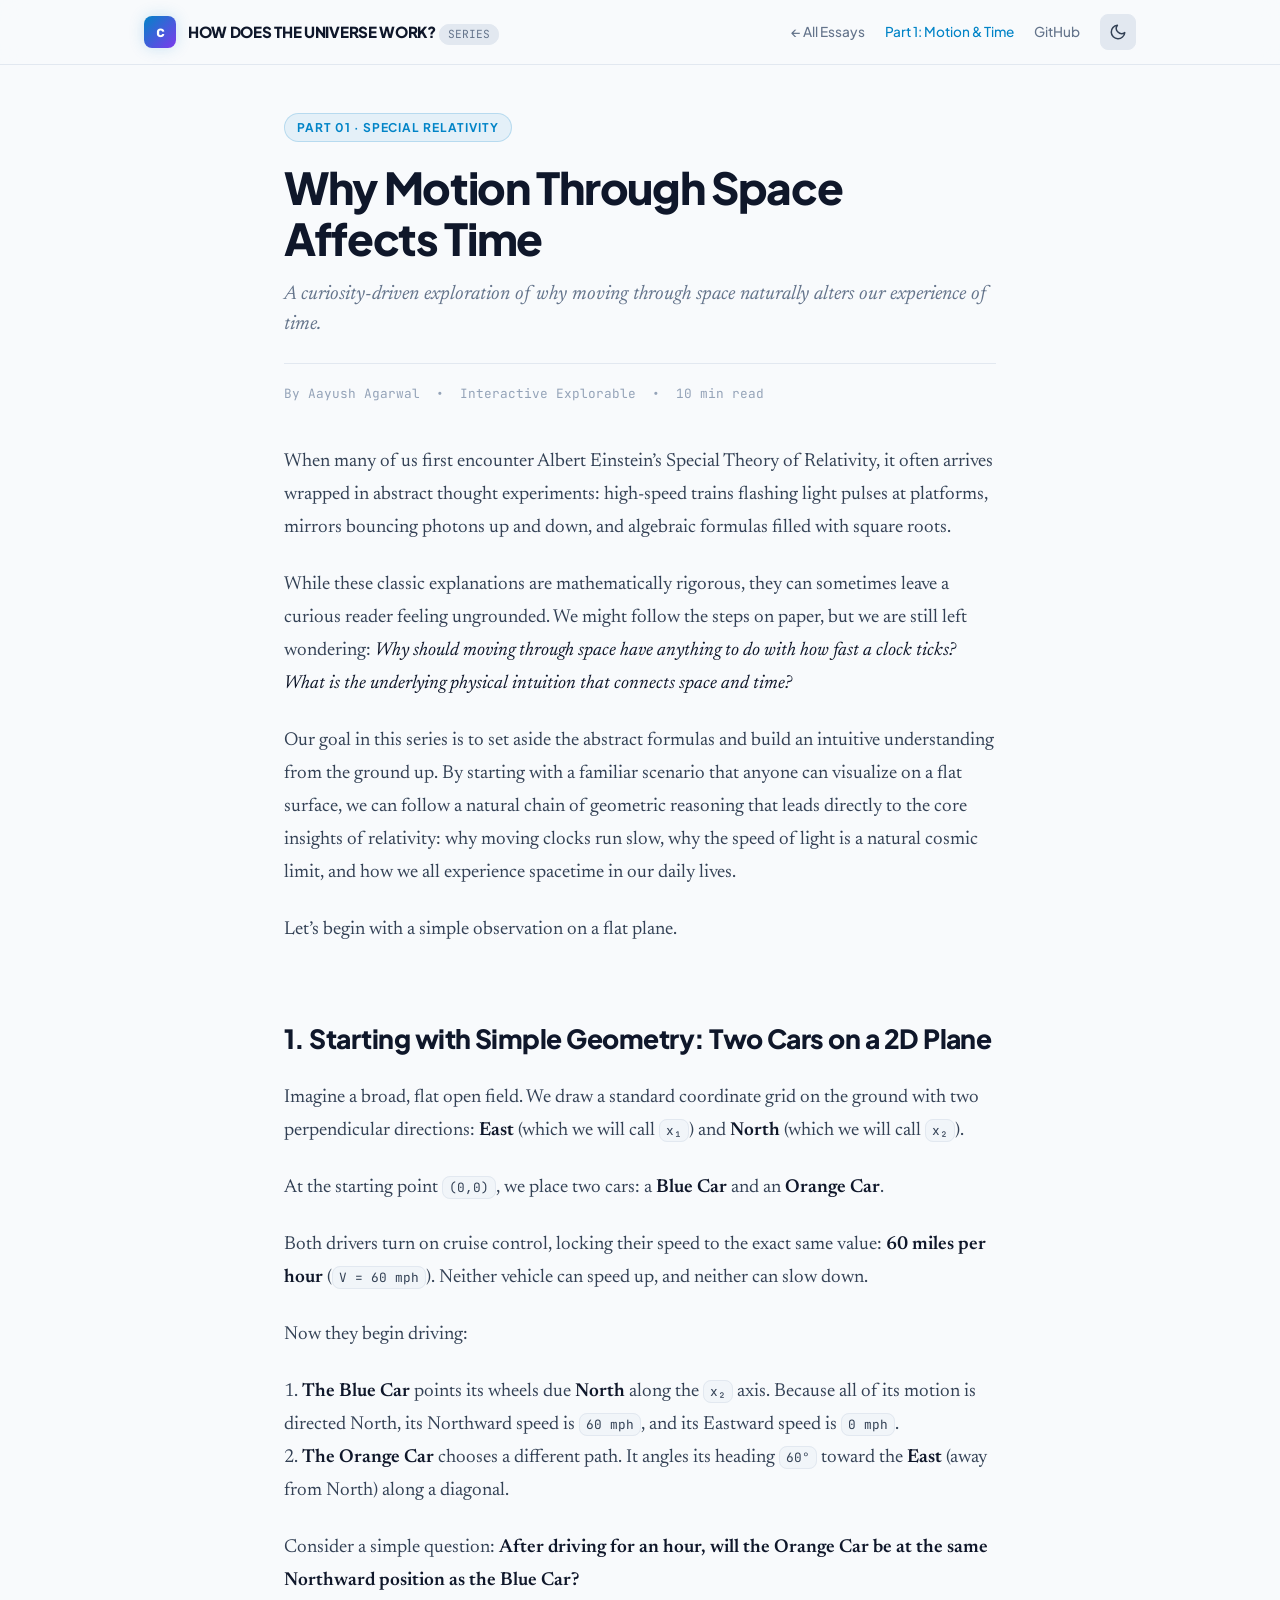
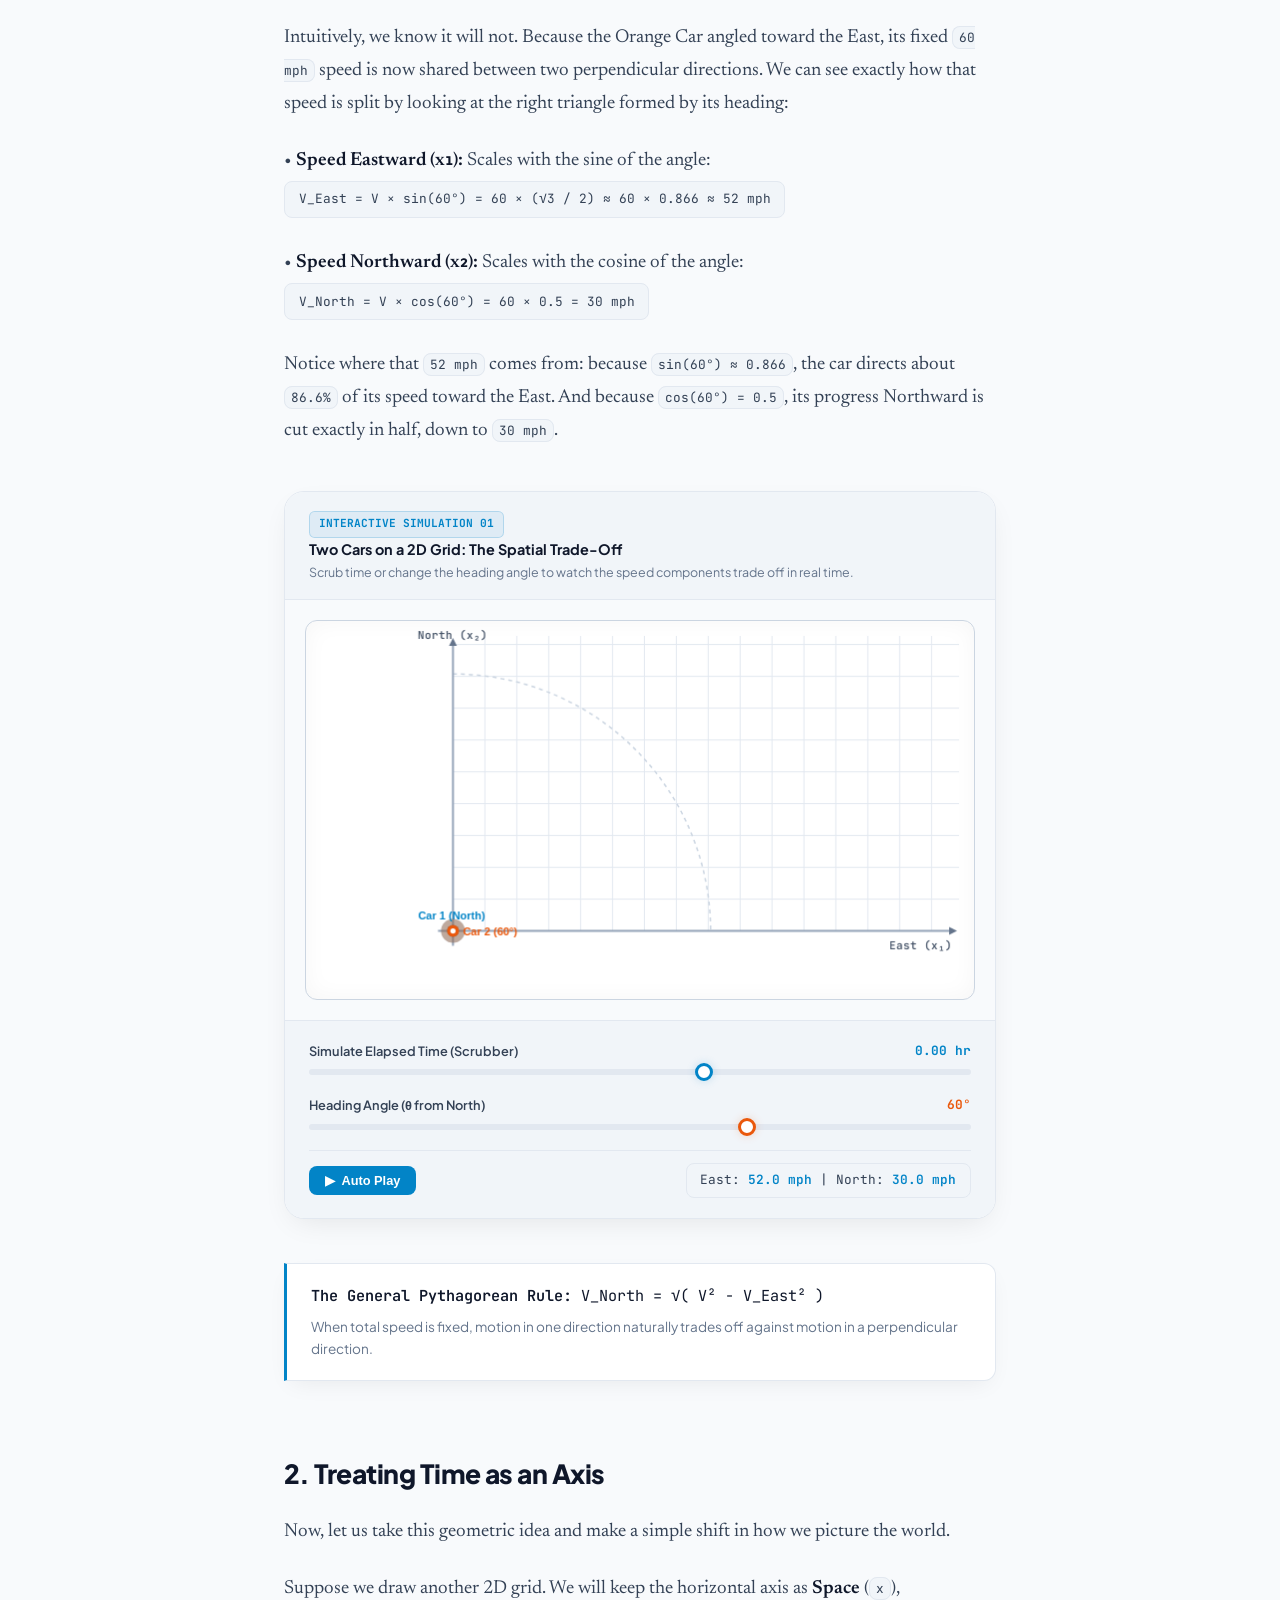
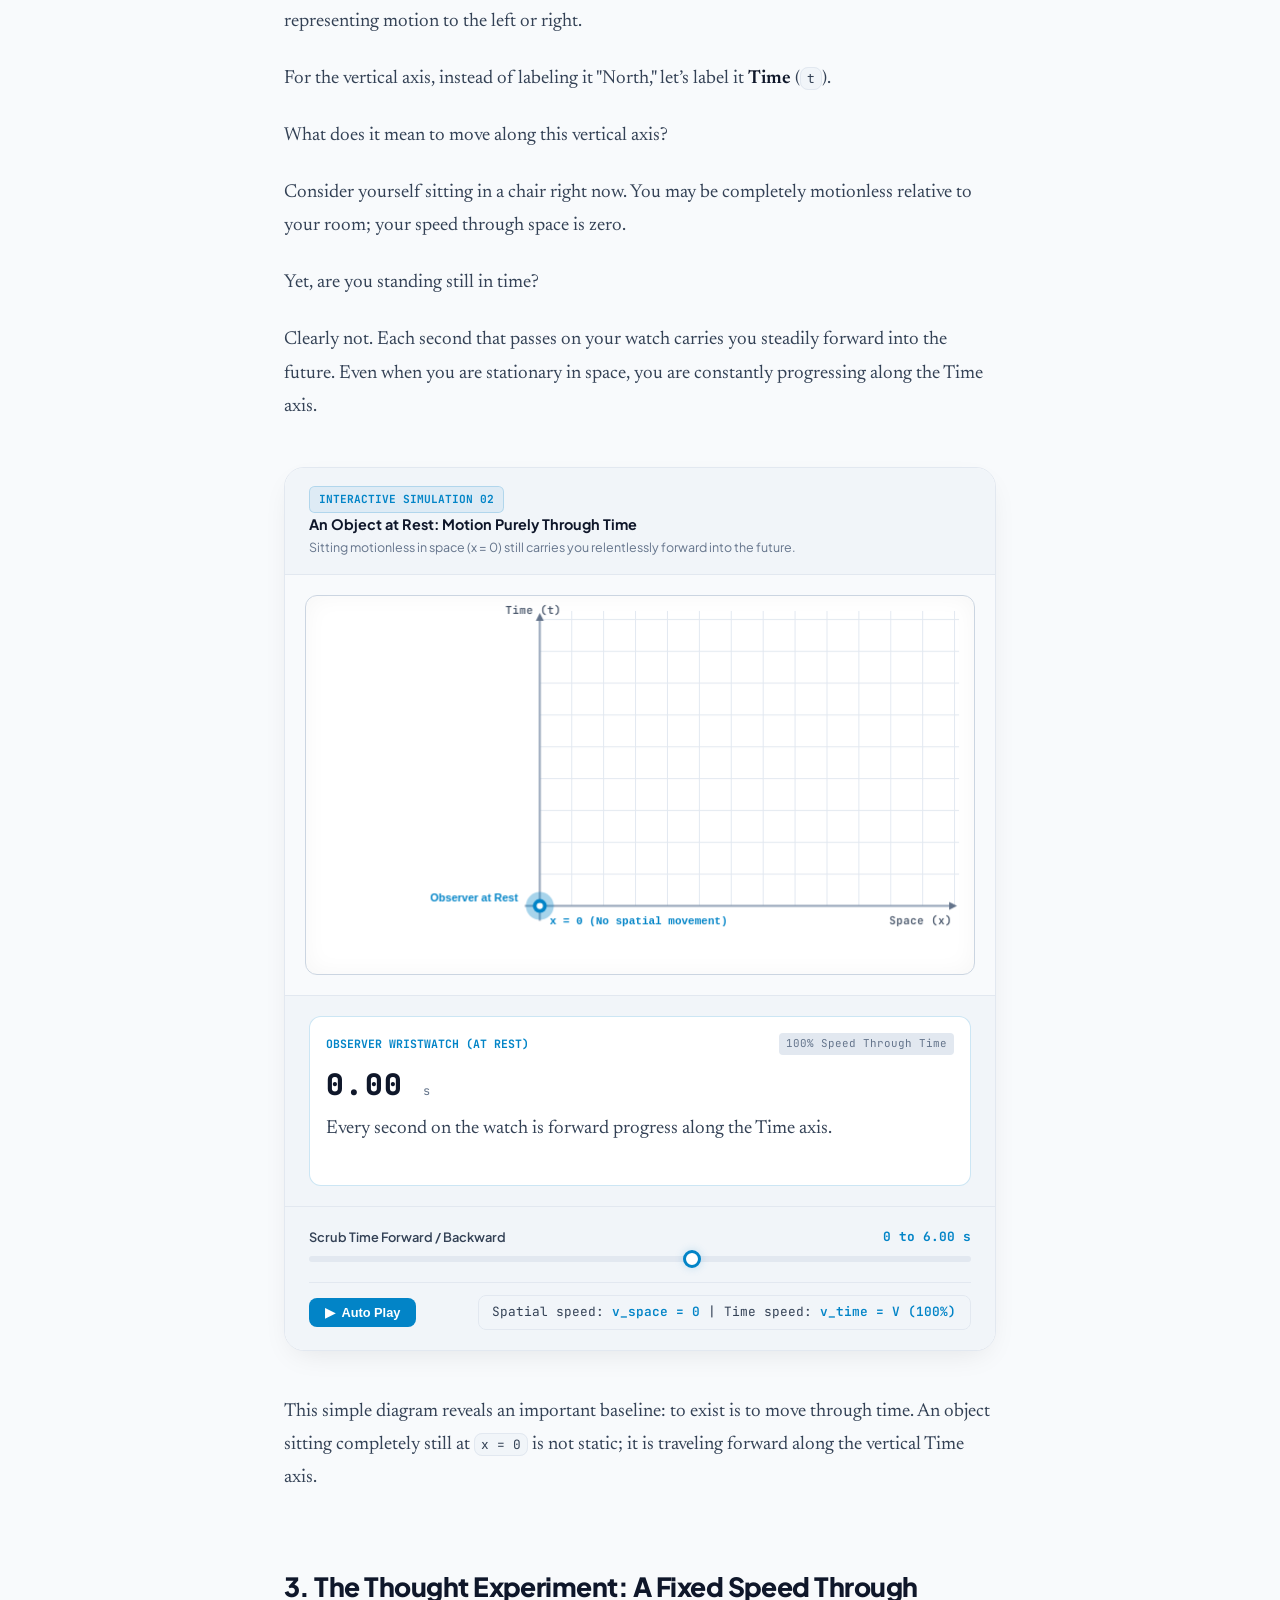
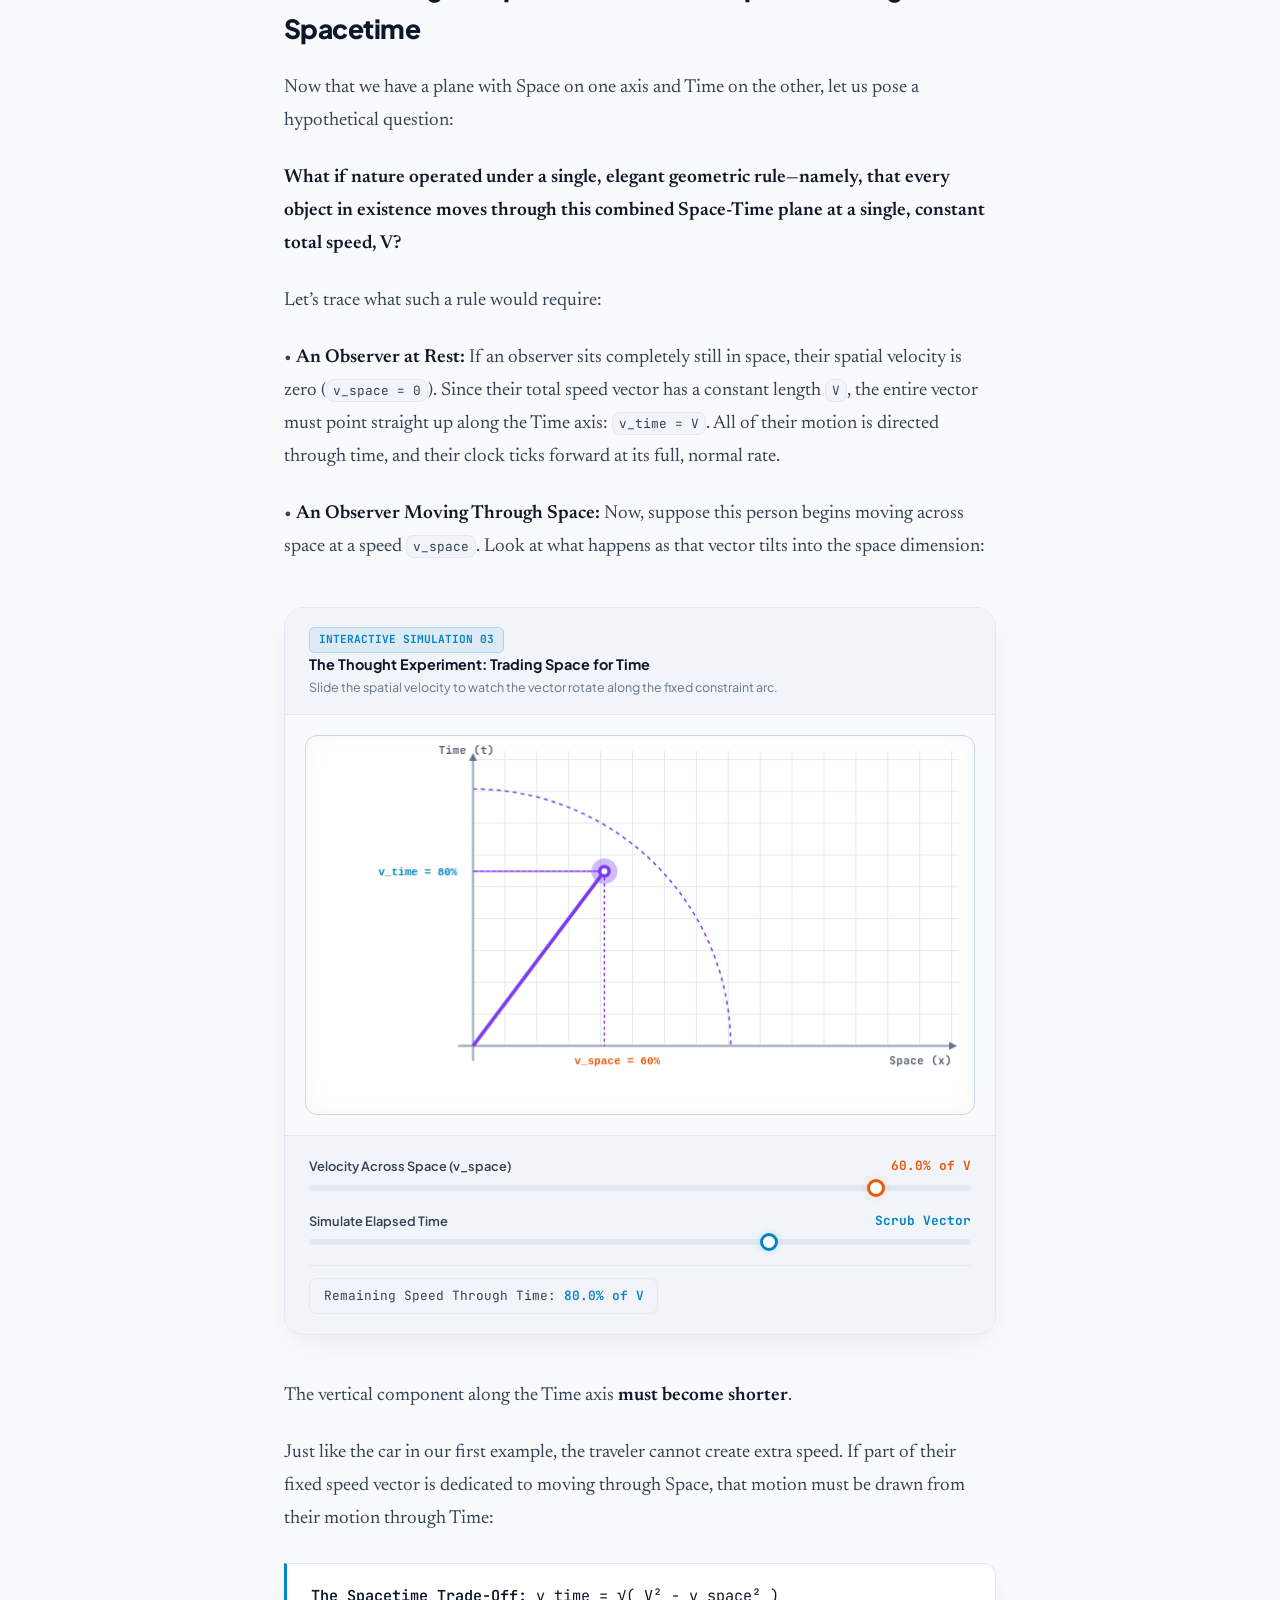
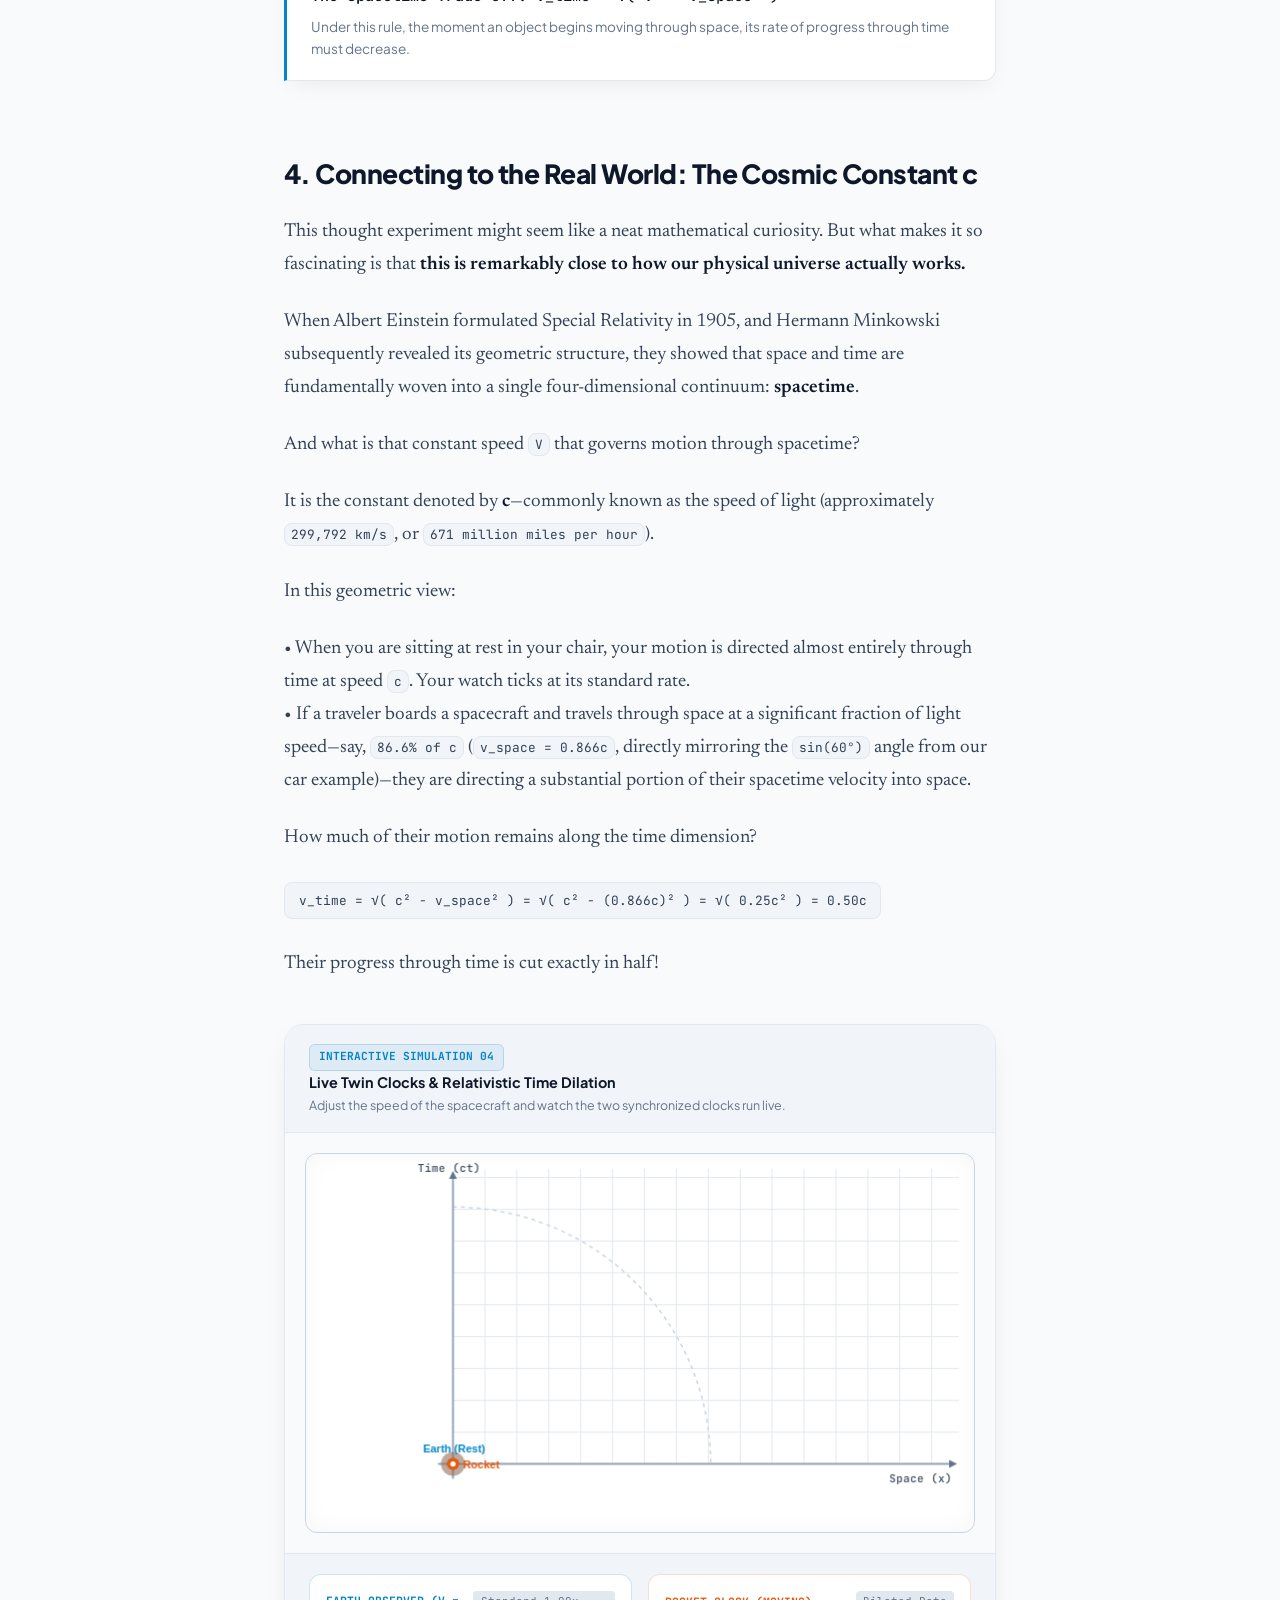
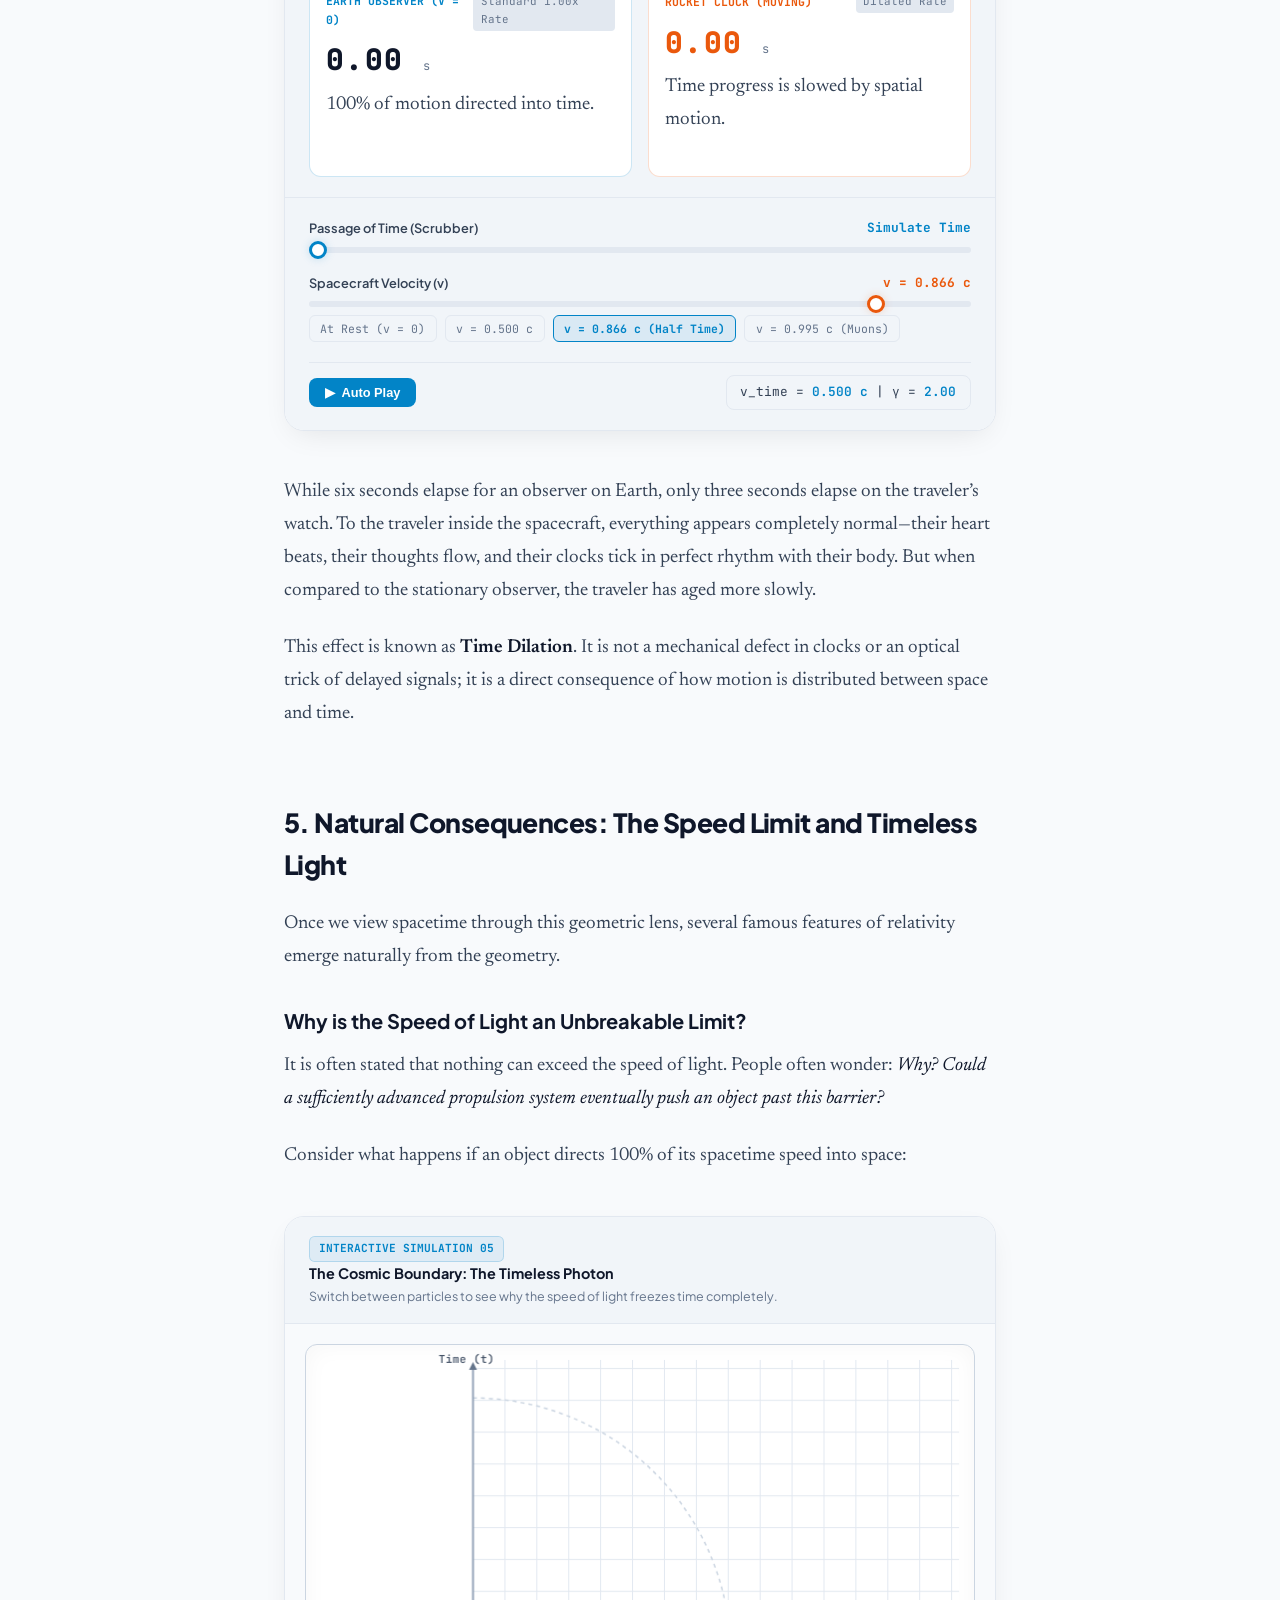
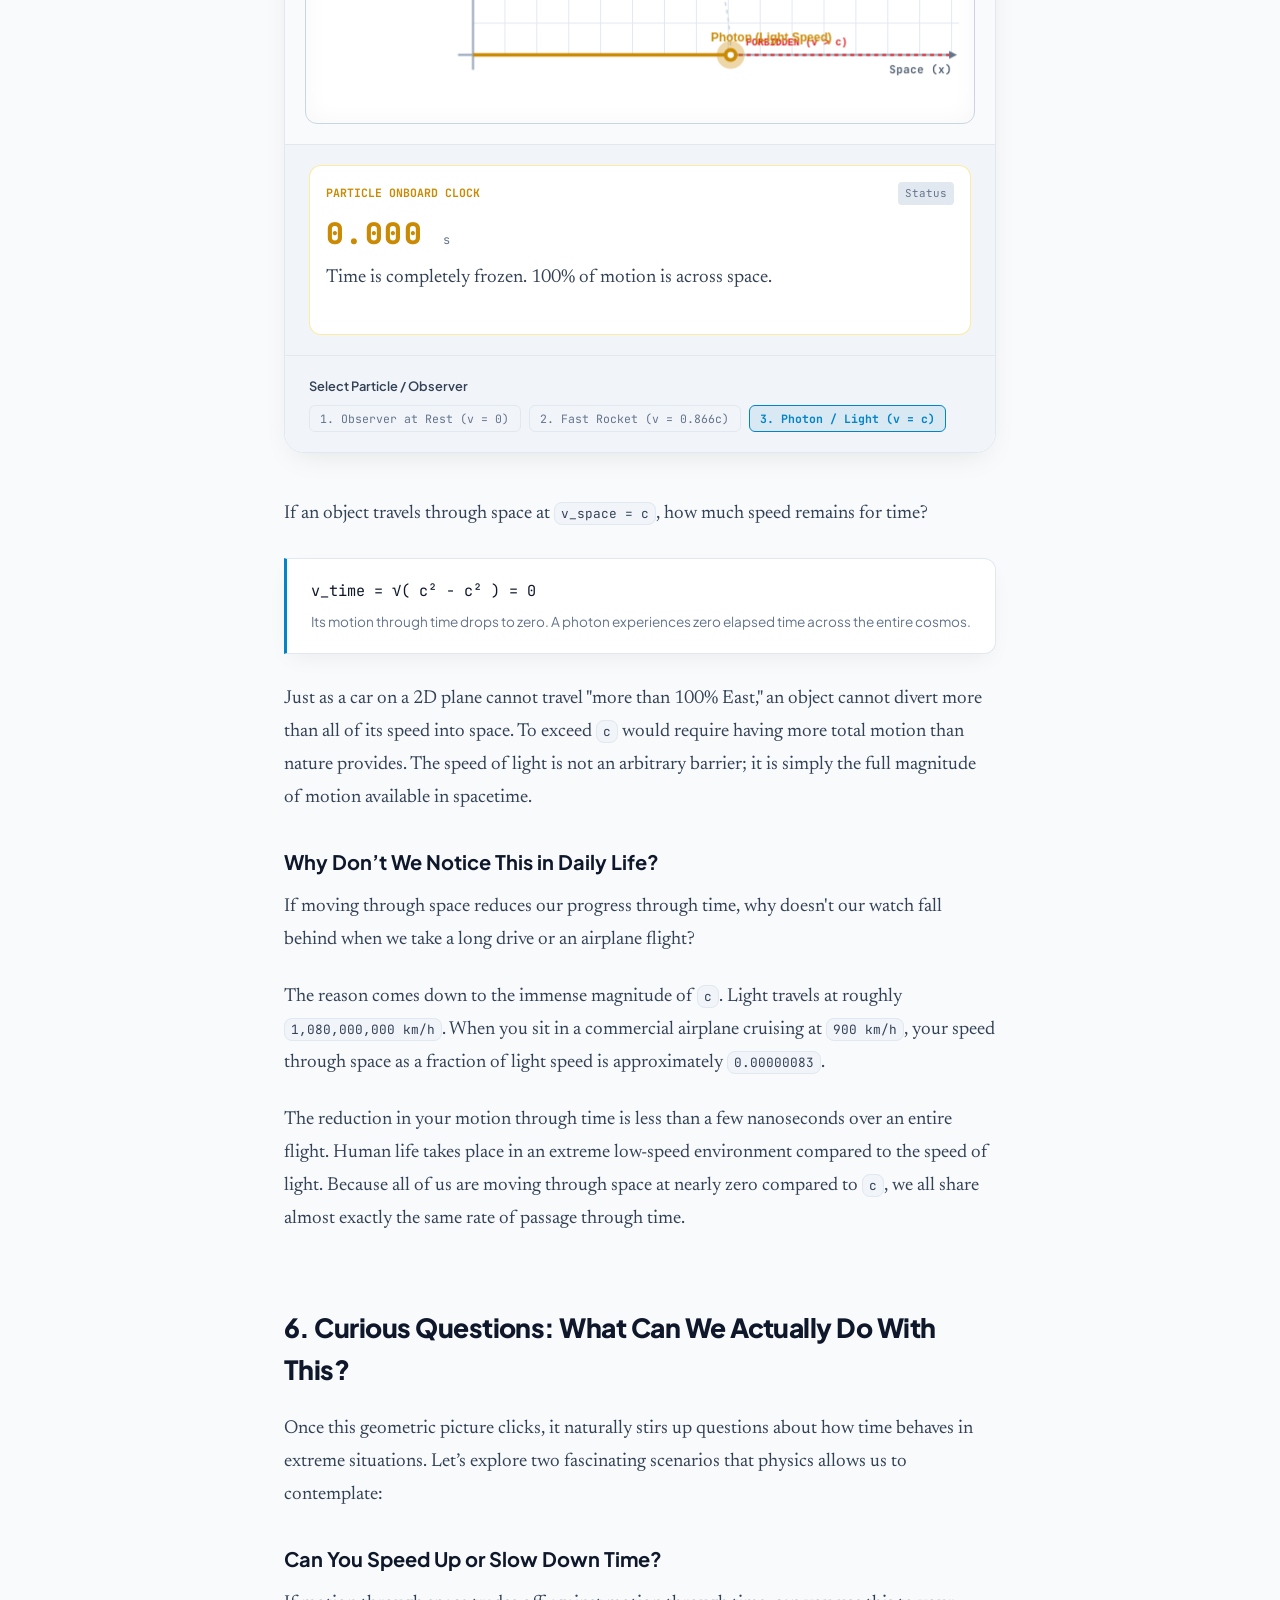
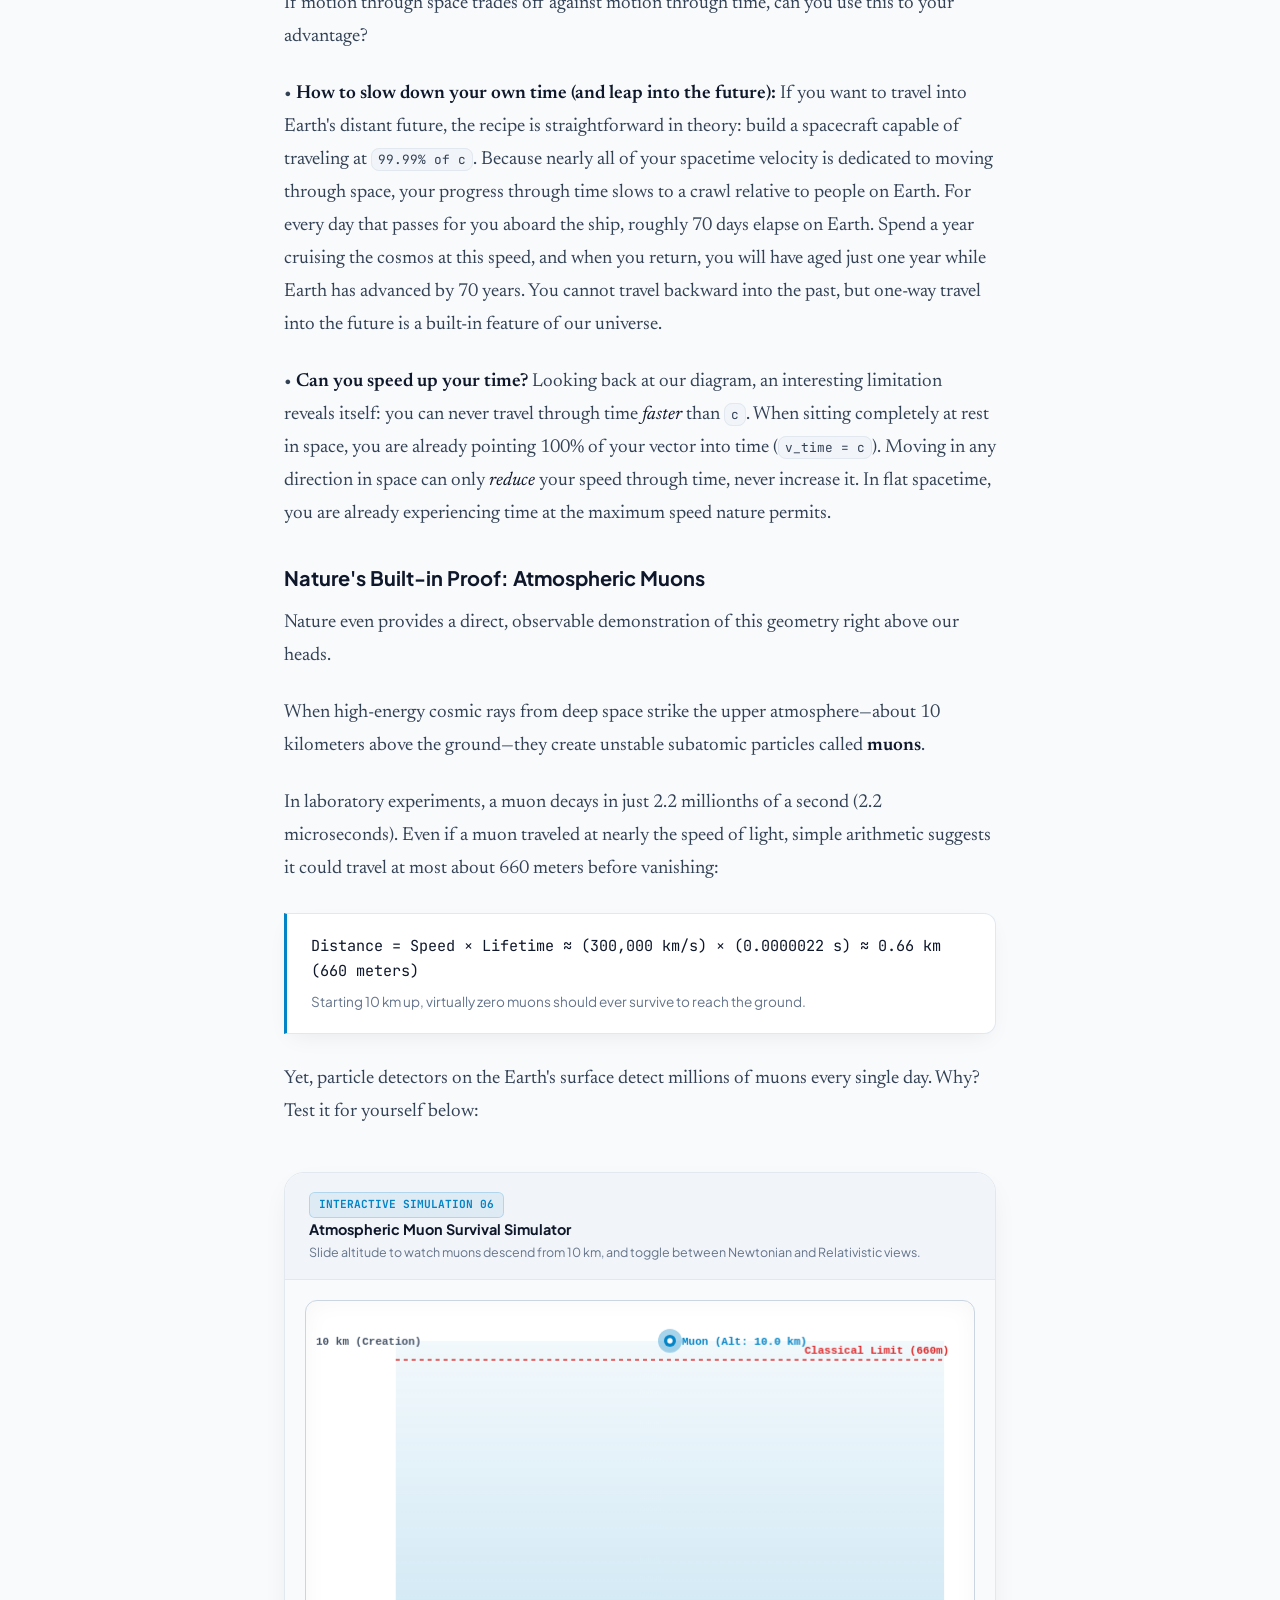
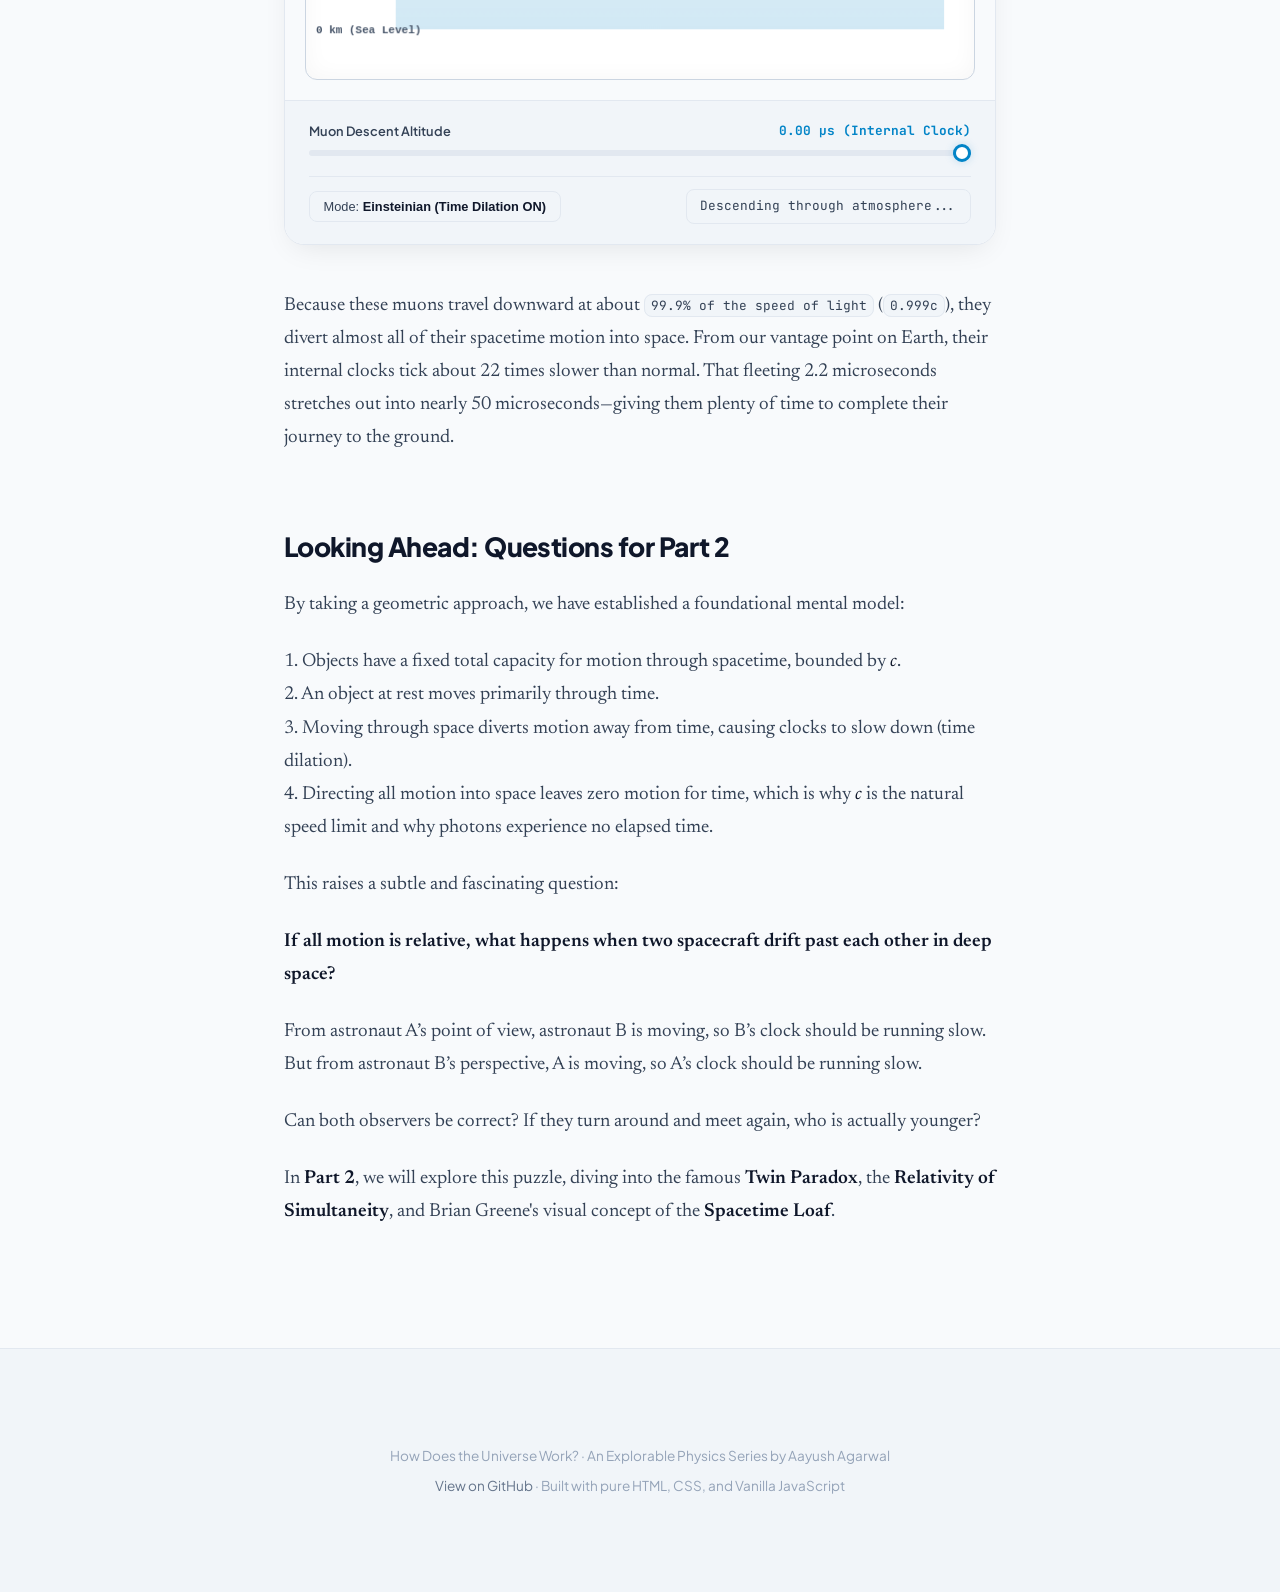
==== posts/01-why-motion-through-space-affects-time/index.html @ c7ad5b26 "feat: add light mode by default with navbar theme toggle and dynamic canvas re-rendering" ====
<!DOCTYPE html>
<html lang="en">
<head>
  <meta charset="UTF-8">
  <meta name="viewport" content="width=device-width, initial-scale=1.0">
  <title>Why Motion Through Space Affects Time · How Does the Universe Work?</title>
  <link rel="stylesheet" href="../../css/style.css">
  <meta name="description" content="A curiosity-driven, visual exploration of why moving through space naturally alters our experience of time in Special Relativity.">
  <script>
    (function () {
      var saved = null;
      try { saved = localStorage.getItem('universe_theme'); } catch (e) {}
      var theme = saved ? saved : 'light';
      document.documentElement.setAttribute('data-theme', theme);
    })();
  </script>
</head>
<body>

  <!-- Top Navigation -->
  <nav class="site-nav">
    <div class="site-nav-inner">
      <a href="../../index.html" class="brand-link">
        <div class="brand-badge">c</div>
        <div>
          <span class="brand-title">HOW DOES THE UNIVERSE WORK?</span>
          <span class="brand-tag">SERIES</span>
        </div>
      </a>
      <div class="nav-links">
        <a href="../../index.html">← All Essays</a>
        <a href="#interactive-clocks" class="active">Part 1: Motion & Time</a>
        <a href="https://github.com/ayush2991/how-does-the-universe-work" target="_blank" rel="noopener">GitHub</a>
        <button class="theme-toggle-btn" aria-label="Toggle theme" title="Toggle theme">
          <svg class="sun-icon" viewBox="0 0 24 24" width="18" height="18" fill="none" stroke="currentColor" stroke-width="2" stroke-linecap="round" stroke-linejoin="round">
            <circle cx="12" cy="12" r="5"></circle>
            <line x1="12" y1="1" x2="12" y2="3"></line>
            <line x1="12" y1="21" x2="12" y2="23"></line>
            <line x1="4.22" y1="4.22" x2="5.64" y2="5.64"></line>
            <line x1="18.36" y1="18.36" x2="19.78" y2="19.78"></line>
            <line x1="1" y1="12" x2="3" y2="12"></line>
            <line x1="21" y1="12" x2="23" y2="12"></line>
            <line x1="4.22" y1="19.78" x2="5.64" y2="18.36"></line>
            <line x1="18.36" y1="5.64" x2="19.78" y2="4.22"></line>
          </svg>
          <svg class="moon-icon" viewBox="0 0 24 24" width="18" height="18" fill="none" stroke="currentColor" stroke-width="2" stroke-linecap="round" stroke-linejoin="round">
            <path d="M21 12.79A9 9 0 1 1 11.21 3 7 7 0 0 0 21 12.79z"></path>
          </svg>
        </button>
      </div>
    </div>
  </nav>

  <!-- Main Article Body -->
  <main class="reading-container">

    <!-- Article Header -->
    <header class="article-header">
      <div class="category-tag">Part 01 · Special Relativity</div>
      <h1 class="article-title">Why Motion Through Space Affects Time</h1>
      <p class="article-subtitle">
        A curiosity-driven exploration of why moving through space naturally alters our experience of time.
      </p>
      <div class="article-meta">
        <span>By Aayush Agarwal</span>
        <span>•</span>
        <span>Interactive Explorable</span>
        <span>•</span>
        <span>10 min read</span>
      </div>
    </header>

    <!-- Editorial Prose -->
    <article class="editorial-prose">
      <p>
        When many of us first encounter Albert Einstein’s Special Theory of Relativity, it often arrives wrapped in abstract thought experiments: high-speed trains flashing light pulses at platforms, mirrors bouncing photons up and down, and algebraic formulas filled with square roots.
      </p>
      <p>
        While these classic explanations are mathematically rigorous, they can sometimes leave a curious reader feeling ungrounded. We might follow the steps on paper, but we are still left wondering: <em>Why should moving through space have anything to do with how fast a clock ticks? What is the underlying physical intuition that connects space and time?</em>
      </p>
      <p>
        Our goal in this series is to set aside the abstract formulas and build an intuitive understanding from the ground up. By starting with a familiar scenario that anyone can visualize on a flat surface, we can follow a natural chain of geometric reasoning that leads directly to the core insights of relativity: why moving clocks run slow, why the speed of light is a natural cosmic limit, and how we all experience spacetime in our daily lives.
      </p>
      <p>
        Let’s begin with a simple observation on a flat plane.
      </p>

      <!-- SECTION 1 -->
      <h2>1. Starting with Simple Geometry: Two Cars on a 2D Plane</h2>
      <p>
        Imagine a broad, flat open field. We draw a standard coordinate grid on the ground with two perpendicular directions: <strong>East</strong> (which we will call <span class="math-badge" style="display:inline; padding:2px 6px;">x₁</span>) and <strong>North</strong> (which we will call <span class="math-badge" style="display:inline; padding:2px 6px;">x₂</span>).
      </p>
      <p>
        At the starting point <span class="math-badge" style="display:inline; padding:2px 6px;">(0,0)</span>, we place two cars: a <strong>Blue Car</strong> and an <strong>Orange Car</strong>.
      </p>
      <p>
        Both drivers turn on cruise control, locking their speed to the exact same value: <strong>60 miles per hour</strong> (<span class="math-badge" style="display:inline; padding:2px 6px;">V = 60 mph</span>). Neither vehicle can speed up, and neither can slow down.
      </p>
      <p>
        Now they begin driving:
      </p>
      <p>
        1. <strong>The Blue Car</strong> points its wheels due <strong>North</strong> along the <span class="math-badge" style="display:inline; padding:2px 6px;">x₂</span> axis. Because all of its motion is directed North, its Northward speed is <span class="math-badge" style="display:inline; padding:2px 6px;">60 mph</span>, and its Eastward speed is <span class="math-badge" style="display:inline; padding:2px 6px;">0 mph</span>.<br>
        2. <strong>The Orange Car</strong> chooses a different path. It angles its heading <span class="math-badge" style="display:inline; padding:2px 6px;">60°</span> toward the <strong>East</strong> (away from North) along a diagonal.
      </p>
      <p>
        Consider a simple question: <strong>After driving for an hour, will the Orange Car be at the same Northward position as the Blue Car?</strong>
      </p>
      <p>
        Intuitively, we know it will not. Because the Orange Car angled toward the East, its fixed <span class="math-badge" style="display:inline; padding:2px 6px;">60 mph</span> speed is now shared between two perpendicular directions. We can see exactly how that speed is split by looking at the right triangle formed by its heading:
      </p>
      <p>
        • <strong>Speed Eastward (x₁):</strong> Scales with the sine of the angle:<br>
        <span class="math-badge" style="display:inline-block; margin: 4px 0;">V_East = V × sin(60°) = 60 × (√3 / 2) ≈ 60 × 0.866 ≈ 52 mph</span>
      </p>
      <p>
        • <strong>Speed Northward (x₂):</strong> Scales with the cosine of the angle:<br>
        <span class="math-badge" style="display:inline-block; margin: 4px 0;">V_North = V × cos(60°) = 60 × 0.5 = 30 mph</span>
      </p>
      <p>
        Notice where that <span class="math-badge" style="display:inline; padding:2px 6px;">52 mph</span> comes from: because <span class="math-badge" style="display:inline; padding:2px 6px;">sin(60°) ≈ 0.866</span>, the car directs about <span class="math-badge" style="display:inline; padding:2px 6px;">86.6%</span> of its speed toward the East. And because <span class="math-badge" style="display:inline; padding:2px 6px;">cos(60°) = 0.5</span>, its progress Northward is cut exactly in half, down to <span class="math-badge" style="display:inline; padding:2px 6px;">30 mph</span>.
      </p>

      <!-- INTERACTIVE WIDGET 1: CARS -->
      <div id="widget-cars" class="interactive-artifact">
        <div class="artifact-header">
          <div>
            <span class="artifact-badge">Interactive Simulation 01</span>
            <div class="artifact-title">Two Cars on a 2D Grid: The Spatial Trade-Off</div>
            <div class="artifact-desc">Scrub time or change the heading angle to watch the speed components trade off in real time.</div>
          </div>
        </div>
        <div class="canvas-viewport">
          <canvas></canvas>
        </div>
        <div class="artifact-controls">
          <div class="control-item">
            <div class="control-header">
              <span>Simulate Elapsed Time (Scrubber)</span>
              <span class="control-val cyan val-time">0.60 hr</span>
            </div>
            <input type="range" class="range-slider slider-time" min="0" max="1000" value="600">
          </div>
          <div class="control-item">
            <div class="control-header">
              <span>Heading Angle (θ from North)</span>
              <span class="control-val amber val-angle">60°</span>
            </div>
            <input type="range" class="range-slider amber slider-angle" min="0" max="90" value="60">
          </div>
          <div class="toolbar-bottom">
            <button class="btn-primary btn-play">
              <span>▶</span><span>Auto Play</span>
            </button>
            <div class="math-badge">
              East: <strong class="readout-vx">52.0 mph</strong> | North: <strong class="readout-vy">30.0 mph</strong>
            </div>
          </div>
        </div>
      </div>

      <div class="formula-card">
        <div><strong>The General Pythagorean Rule:</strong> V_North = √( V² - V_East² )</div>
        <div class="formula-note">When total speed is fixed, motion in one direction naturally trades off against motion in a perpendicular direction.</div>
      </div>

      <!-- SECTION 2 -->
      <h2>2. Treating Time as an Axis</h2>
      <p>
        Now, let us take this geometric idea and make a simple shift in how we picture the world.
      </p>
      <p>
        Suppose we draw another 2D grid. We will keep the horizontal axis as <strong>Space</strong> (<span class="math-badge" style="display:inline; padding:2px 6px;">x</span>), representing motion to the left or right. 
      </p>
      <p>
        For the vertical axis, instead of labeling it "North," let’s label it <strong>Time</strong> (<span class="math-badge" style="display:inline; padding:2px 6px;">t</span>).
      </p>
      <p>
        What does it mean to move along this vertical axis?
      </p>
      <p>
        Consider yourself sitting in a chair right now. You may be completely motionless relative to your room; your speed through space is zero. 
      </p>
      <p>
        Yet, are you standing still in time? 
      </p>
      <p>
        Clearly not. Each second that passes on your watch carries you steadily forward into the future. Even when you are stationary in space, you are constantly progressing along the Time axis.
      </p>

      <!-- INTERACTIVE WIDGET 2: STATIONARY -->
      <div id="widget-stationary" class="interactive-artifact">
        <div class="artifact-header">
          <div>
            <span class="artifact-badge">Interactive Simulation 02</span>
            <div class="artifact-title">An Object at Rest: Motion Purely Through Time</div>
            <div class="artifact-desc">Sitting motionless in space (x = 0) still carries you relentlessly forward into the future.</div>
          </div>
        </div>
        <div class="canvas-viewport">
          <canvas></canvas>
        </div>
        <div class="twin-clocks-panel" style="grid-template-columns: 1fr;">
          <div class="clock-card cyan">
            <div class="clock-meta">
              <span class="clock-label">Observer Wristwatch (At Rest)</span>
              <span class="clock-badge">100% Speed Through Time</span>
            </div>
            <div class="clock-time clock-val">0.00 <span>s</span></div>
            <p class="clock-subtext">Every second on the watch is forward progress along the Time axis.</p>
          </div>
        </div>
        <div class="artifact-controls">
          <div class="control-item">
            <div class="control-header">
              <span>Scrub Time Forward / Backward</span>
              <span class="control-val cyan">0 to 6.00 s</span>
            </div>
            <input type="range" class="range-slider slider-time" min="0" max="1000" value="580">
          </div>
          <div class="toolbar-bottom">
            <button class="btn-primary btn-play">
              <span>▶</span><span>Auto Play</span>
            </button>
            <div class="math-badge">
              Spatial speed: <strong>v_space = 0</strong> | Time speed: <strong>v_time = V (100%)</strong>
            </div>
          </div>
        </div>
      </div>

      <p>
        This simple diagram reveals an important baseline: to exist is to move through time. An object sitting completely still at <span class="math-badge" style="display:inline; padding:2px 6px;">x = 0</span> is not static; it is traveling forward along the vertical Time axis.
      </p>

      <!-- SECTION 3 -->
      <h2>3. The Thought Experiment: A Fixed Speed Through Spacetime</h2>
      <p>
        Now that we have a plane with Space on one axis and Time on the other, let us pose a hypothetical question:
      </p>
      <p>
        <strong>What if nature operated under a single, elegant geometric rule—namely, that every object in existence moves through this combined Space-Time plane at a single, constant total speed, V?</strong>
      </p>
      <p>
        Let’s trace what such a rule would require:
      </p>
      <p>
        • <strong>An Observer at Rest:</strong> If an observer sits completely still in space, their spatial velocity is zero (<span class="math-badge" style="display:inline; padding:2px 6px;">v_space = 0</span>). Since their total speed vector has a constant length <span class="math-badge" style="display:inline; padding:2px 6px;">V</span>, the entire vector must point straight up along the Time axis: <span class="math-badge" style="display:inline; padding:2px 6px;">v_time = V</span>. All of their motion is directed through time, and their clock ticks forward at its full, normal rate.
      </p>
      <p>
        • <strong>An Observer Moving Through Space:</strong> Now, suppose this person begins moving across space at a speed <span class="math-badge" style="display:inline; padding:2px 6px;">v_space</span>. Look at what happens as that vector tilts into the space dimension:
      </p>

      <!-- INTERACTIVE WIDGET 3: TRADEOFF -->
      <div id="widget-tradeoff" class="interactive-artifact">
        <div class="artifact-header">
          <div>
            <span class="artifact-badge">Interactive Simulation 03</span>
            <div class="artifact-title">The Thought Experiment: Trading Space for Time</div>
            <div class="artifact-desc">Slide the spatial velocity to watch the vector rotate along the fixed constraint arc.</div>
          </div>
        </div>
        <div class="canvas-viewport">
          <canvas></canvas>
        </div>
        <div class="artifact-controls">
          <div class="control-item">
            <div class="control-header">
              <span>Velocity Across Space (v_space)</span>
              <span class="control-val amber readout-vx">86.6% of V</span>
            </div>
            <input type="range" class="range-slider amber slider-speed" min="0" max="1000" value="866">
          </div>
          <div class="control-item">
            <div class="control-header">
              <span>Simulate Elapsed Time</span>
              <span class="control-val cyan">Scrub Vector</span>
            </div>
            <input type="range" class="range-slider slider-time" min="0" max="1000" value="700">
          </div>
          <div class="toolbar-bottom">
            <div class="math-badge">
              Remaining Speed Through Time: <strong class="readout-vt">50.0% of V</strong>
            </div>
          </div>
        </div>
      </div>

      <p>
        The vertical component along the Time axis <strong>must become shorter</strong>.
      </p>
      <p>
        Just like the car in our first example, the traveler cannot create extra speed. If part of their fixed speed vector is dedicated to moving through Space, that motion must be drawn from their motion through Time:
      </p>
      <div class="formula-card">
        <div><strong>The Spacetime Trade-Off:</strong> v_time = √( V² - v_space² )</div>
        <div class="formula-note">Under this rule, the moment an object begins moving through space, its rate of progress through time must decrease.</div>
      </div>

      <!-- SECTION 4 -->
      <h2 id="interactive-clocks">4. Connecting to the Real World: The Cosmic Constant c</h2>
      <p>
        This thought experiment might seem like a neat mathematical curiosity. But what makes it so fascinating is that <strong>this is remarkably close to how our physical universe actually works.</strong>
      </p>
      <p>
        When Albert Einstein formulated Special Relativity in 1905, and Hermann Minkowski subsequently revealed its geometric structure, they showed that space and time are fundamentally woven into a single four-dimensional continuum: <strong>spacetime</strong>.
      </p>
      <p>
        And what is that constant speed <span class="math-badge" style="display:inline; padding:2px 6px;">V</span> that governs motion through spacetime?
      </p>
      <p>
        It is the constant denoted by <strong>c</strong>—commonly known as the speed of light (approximately <span class="math-badge" style="display:inline; padding:2px 6px;">299,792 km/s</span>, or <span class="math-badge" style="display:inline; padding:2px 6px;">671 million miles per hour</span>).
      </p>
      <p>
        In this geometric view:
      </p>
      <p>
        • When you are sitting at rest in your chair, your motion is directed almost entirely through time at speed <span class="math-badge" style="display:inline; padding:2px 6px;">c</span>. Your watch ticks at its standard rate.<br>
        • If a traveler boards a spacecraft and travels through space at a significant fraction of light speed—say, <span class="math-badge" style="display:inline; padding:2px 6px;">86.6% of c</span> (<span class="math-badge" style="display:inline; padding:2px 6px;">v_space = 0.866c</span>, directly mirroring the <span class="math-badge" style="display:inline; padding:2px 6px;">sin(60°)</span> angle from our car example)—they are directing a substantial portion of their spacetime velocity into space.
      </p>
      <p>
        How much of their motion remains along the time dimension?
      </p>
      <p>
        <span class="math-badge" style="display:inline-block; margin: 4px 0;">v_time = √( c² - v_space² ) = √( c² - (0.866c)² ) = √( 0.25c² ) = 0.50c</span>
      </p>
      <p>
        Their progress through time is cut exactly in half!
      </p>

      <!-- INTERACTIVE WIDGET 4: TWIN CLOCKS & TIME DILATION -->
      <div id="widget-time-dilation" class="interactive-artifact">
        <div class="artifact-header">
          <div>
            <span class="artifact-badge">Interactive Simulation 04</span>
            <div class="artifact-title">Live Twin Clocks & Relativistic Time Dilation</div>
            <div class="artifact-desc">Adjust the speed of the spacecraft and watch the two synchronized clocks run live.</div>
          </div>
        </div>
        <div class="canvas-viewport">
          <canvas></canvas>
        </div>
        <div class="twin-clocks-panel">
          <div class="clock-card cyan">
            <div class="clock-meta">
              <span class="clock-label">Earth Observer (v = 0)</span>
              <span class="clock-badge">Standard 1.00x Rate</span>
            </div>
            <div class="clock-time clock-earth">0.00 <span>s</span></div>
            <p class="clock-subtext">100% of motion directed into time.</p>
          </div>
          <div class="clock-card amber">
            <div class="clock-meta">
              <span class="clock-label">Rocket Clock (Moving)</span>
              <span class="clock-badge">Dilated Rate</span>
            </div>
            <div class="clock-time clock-rocket" style="color:var(--color-space);">0.00 <span>s</span></div>
            <p class="clock-subtext">Time progress is slowed by spatial motion.</p>
          </div>
        </div>
        <div class="artifact-controls">
          <div class="control-item">
            <div class="control-header">
              <span>Passage of Time (Scrubber)</span>
              <span class="control-val cyan">Simulate Time</span>
            </div>
            <input type="range" class="range-slider slider-time" min="0" max="1000" value="0">
          </div>
          <div class="control-item">
            <div class="control-header">
              <span>Spacecraft Velocity (v)</span>
              <span class="control-val amber readout-speed">v = 0.866 c</span>
            </div>
            <input type="range" class="range-slider amber slider-speed" min="0" max="999" value="866">
            <div class="preset-chips">
              <button class="chip-btn chip-preset" data-val="0">At Rest (v = 0)</button>
              <button class="chip-btn chip-preset" data-val="0.500">v = 0.500 c</button>
              <button class="chip-btn chip-preset active" data-val="0.866">v = 0.866 c (Half Time)</button>
              <button class="chip-btn chip-preset" data-val="0.995">v = 0.995 c (Muons)</button>
            </div>
          </div>
          <div class="toolbar-bottom">
            <button class="btn-primary btn-play">
              <span>▶</span><span>Auto Play</span>
            </button>
            <div class="math-badge">
              v_time = <strong class="readout-math">0.500 c</strong> | γ = <strong class="readout-gamma">2.00</strong>
            </div>
          </div>
        </div>
      </div>

      <p>
        While six seconds elapse for an observer on Earth, only three seconds elapse on the traveler’s watch. To the traveler inside the spacecraft, everything appears completely normal—their heart beats, their thoughts flow, and their clocks tick in perfect rhythm with their body. But when compared to the stationary observer, the traveler has aged more slowly.
      </p>
      <p>
        This effect is known as <strong>Time Dilation</strong>. It is not a mechanical defect in clocks or an optical trick of delayed signals; it is a direct consequence of how motion is distributed between space and time.
      </p>

      <!-- SECTION 5 -->
      <h2>5. Natural Consequences: The Speed Limit and Timeless Light</h2>
      <p>
        Once we view spacetime through this geometric lens, several famous features of relativity emerge naturally from the geometry.
      </p>

      <h3>Why is the Speed of Light an Unbreakable Limit?</h3>
      <p>
        It is often stated that nothing can exceed the speed of light. People often wonder: <em>Why? Could a sufficiently advanced propulsion system eventually push an object past this barrier?</em>
      </p>
      <p>
        Consider what happens if an object directs 100% of its spacetime speed into space:
      </p>

      <!-- INTERACTIVE WIDGET 5: SPEED LIMIT -->
      <div id="widget-speed-limit" class="interactive-artifact">
        <div class="artifact-header">
          <div>
            <span class="artifact-badge">Interactive Simulation 05</span>
            <div class="artifact-title">The Cosmic Boundary: The Timeless Photon</div>
            <div class="artifact-desc">Switch between particles to see why the speed of light freezes time completely.</div>
          </div>
        </div>
        <div class="canvas-viewport">
          <canvas></canvas>
        </div>
        <div class="twin-clocks-panel" style="grid-template-columns: 1fr;">
          <div class="clock-card" style="border-color: rgba(250, 204, 21, 0.4);">
            <div class="clock-meta">
              <span class="clock-label" style="color:var(--color-photon);">Particle Onboard Clock</span>
              <span class="clock-badge">Status</span>
            </div>
            <div class="clock-time clock-photon" style="color:var(--color-photon);">0.000 <span>s</span></div>
            <p class="clock-subtext status-note">Time is completely frozen. 100% of motion is across space.</p>
          </div>
        </div>
        <div class="artifact-controls">
          <div class="control-item">
            <div class="control-header">
              <span>Select Particle / Observer</span>
            </div>
            <div class="preset-chips">
              <button class="chip-btn mode-btn" data-mode="rest">1. Observer at Rest (v = 0)</button>
              <button class="chip-btn mode-btn" data-mode="rocket">2. Fast Rocket (v = 0.866c)</button>
              <button class="chip-btn mode-btn active" data-mode="photon">3. Photon / Light (v = c)</button>
            </div>
          </div>
        </div>
      </div>

      <p>
        If an object travels through space at <span class="math-badge" style="display:inline; padding:2px 6px;">v_space = c</span>, how much speed remains for time?
      </p>
      <div class="formula-card">
        <div>v_time = √( c² - c² ) = 0</div>
        <div class="formula-note">Its motion through time drops to zero. A photon experiences zero elapsed time across the entire cosmos.</div>
      </div>
      <p>
        Just as a car on a 2D plane cannot travel "more than 100% East," an object cannot divert more than all of its speed into space. To exceed <span class="math-badge" style="display:inline; padding:2px 6px;">c</span> would require having more total motion than nature provides. The speed of light is not an arbitrary barrier; it is simply the full magnitude of motion available in spacetime.
      </p>

      <h3>Why Don’t We Notice This in Daily Life?</h3>
      <p>
        If moving through space reduces our progress through time, why doesn't our watch fall behind when we take a long drive or an airplane flight?
      </p>
      <p>
        The reason comes down to the immense magnitude of <span class="math-badge" style="display:inline; padding:2px 6px;">c</span>. Light travels at roughly <span class="math-badge" style="display:inline; padding:2px 6px;">1,080,000,000 km/h</span>. When you sit in a commercial airplane cruising at <span class="math-badge" style="display:inline; padding:2px 6px;">900 km/h</span>, your speed through space as a fraction of light speed is approximately <span class="math-badge" style="display:inline; padding:2px 6px;">0.00000083</span>.
      </p>
      <p>
        The reduction in your motion through time is less than a few nanoseconds over an entire flight. Human life takes place in an extreme low-speed environment compared to the speed of light. Because all of us are moving through space at nearly zero compared to <span class="math-badge" style="display:inline; padding:2px 6px;">c</span>, we all share almost exactly the same rate of passage through time.
      </p>

      <!-- SECTION 6 -->
      <h2>6. Curious Questions: What Can We Actually Do With This?</h2>
      <p>
        Once this geometric picture clicks, it naturally stirs up questions about how time behaves in extreme situations. Let’s explore two fascinating scenarios that physics allows us to contemplate:
      </p>

      <h3>Can You Speed Up or Slow Down Time?</h3>
      <p>
        If motion through space trades off against motion through time, can you use this to your advantage?
      </p>
      <p>
        • <strong>How to slow down your own time (and leap into the future):</strong> If you want to travel into Earth's distant future, the recipe is straightforward in theory: build a spacecraft capable of traveling at <span class="math-badge" style="display:inline; padding:2px 6px;">99.99% of c</span>. Because nearly all of your spacetime velocity is dedicated to moving through space, your progress through time slows to a crawl relative to people on Earth. For every day that passes for you aboard the ship, roughly 70 days elapse on Earth. Spend a year cruising the cosmos at this speed, and when you return, you will have aged just one year while Earth has advanced by 70 years. You cannot travel backward into the past, but one-way travel into the future is a built-in feature of our universe.
      </p>
      <p>
        • <strong>Can you speed up your time?</strong> Looking back at our diagram, an interesting limitation reveals itself: you can never travel through time <em>faster</em> than <span class="math-badge" style="display:inline; padding:2px 6px;">c</span>. When sitting completely at rest in space, you are already pointing 100% of your vector into time (<span class="math-badge" style="display:inline; padding:2px 6px;">v_time = c</span>). Moving in any direction in space can only <em>reduce</em> your speed through time, never increase it. In flat spacetime, you are already experiencing time at the maximum speed nature permits.
      </p>

      <h3>Nature's Built-in Proof: Atmospheric Muons</h3>
      <p>
        Nature even provides a direct, observable demonstration of this geometry right above our heads.
      </p>
      <p>
        When high-energy cosmic rays from deep space strike the upper atmosphere—about 10 kilometers above the ground—they create unstable subatomic particles called <strong>muons</strong>. 
      </p>
      <p>
        In laboratory experiments, a muon decays in just 2.2 millionths of a second (2.2 microseconds). Even if a muon traveled at nearly the speed of light, simple arithmetic suggests it could travel at most about 660 meters before vanishing:
      </p>
      <div class="formula-card">
        <div>Distance = Speed × Lifetime ≈ (300,000 km/s) × (0.0000022 s) ≈ 0.66 km (660 meters)</div>
        <div class="formula-note">Starting 10 km up, virtually zero muons should ever survive to reach the ground.</div>
      </div>
      <p>
        Yet, particle detectors on the Earth's surface detect millions of muons every single day. Why? Test it for yourself below:
      </p>

      <!-- INTERACTIVE WIDGET 6: MUON DECAY SIMULATOR -->
      <div id="widget-muon" class="interactive-artifact">
        <div class="artifact-header">
          <div>
            <span class="artifact-badge">Interactive Simulation 06</span>
            <div class="artifact-title">Atmospheric Muon Survival Simulator</div>
            <div class="artifact-desc">Slide altitude to watch muons descend from 10 km, and toggle between Newtonian and Relativistic views.</div>
          </div>
        </div>
        <div class="canvas-viewport">
          <canvas></canvas>
        </div>
        <div class="artifact-controls">
          <div class="control-item">
            <div class="control-header">
              <span>Muon Descent Altitude</span>
              <span class="control-val cyan readout-muon-clock">0.00 µs (Internal Clock)</span>
            </div>
            <input type="range" class="range-slider slider-altitude" min="0" max="10" step="0.1" value="10">
          </div>
          <div class="toolbar-bottom">
            <button class="btn-secondary btn-view-toggle">
              <span>Mode: </span><strong class="text-sky-400">Einsteinian (Time Dilation ON)</strong>
            </button>
            <div class="math-badge readout-muon-status">
              Descending safely through atmosphere...
            </div>
          </div>
        </div>
      </div>

      <p>
        Because these muons travel downward at about <span class="math-badge" style="display:inline; padding:2px 6px;">99.9% of the speed of light</span> (<span class="math-badge" style="display:inline; padding:2px 6px;">0.999c</span>), they divert almost all of their spacetime motion into space. From our vantage point on Earth, their internal clocks tick about 22 times slower than normal. That fleeting 2.2 microseconds stretches out into nearly 50 microseconds—giving them plenty of time to complete their journey to the ground.
      </p>

      <!-- SECTION 7: LOOKING AHEAD -->
      <h2>Looking Ahead: Questions for Part 2</h2>
      <p>
        By taking a geometric approach, we have established a foundational mental model:
      </p>
      <p>
        1. Objects have a fixed total capacity for motion through spacetime, bounded by <em>c</em>.<br>
        2. An object at rest moves primarily through time.<br>
        3. Moving through space diverts motion away from time, causing clocks to slow down (time dilation).<br>
        4. Directing all motion into space leaves zero motion for time, which is why <em>c</em> is the natural speed limit and why photons experience no elapsed time.
      </p>
      <p>
        This raises a subtle and fascinating question:
      </p>
      <p>
        <strong>If all motion is relative, what happens when two spacecraft drift past each other in deep space?</strong>
      </p>
      <p>
        From astronaut A’s point of view, astronaut B is moving, so B’s clock should be running slow. But from astronaut B’s perspective, A is moving, so A’s clock should be running slow. 
      </p>
      <p>
        Can both observers be correct? If they turn around and meet again, who is actually younger?
      </p>
      <p>
        In <strong>Part 2</strong>, we will explore this puzzle, diving into the famous <strong>Twin Paradox</strong>, the <strong>Relativity of Simultaneity</strong>, and Brian Greene's visual concept of the <strong>Spacetime Loaf</strong>.
      </p>
    </article>

  </main>

  <!-- Site Footer -->
  <footer class="site-footer">
    <div class="wide-container">
      <p>How Does the Universe Work? · An Explorable Physics Series by Aayush Agarwal</p>
      <p style="margin-top: 0.5rem;">
        <a href="https://github.com/ayush2991/how-does-the-universe-work" target="_blank" rel="noopener">View on GitHub</a> · Built with pure HTML, CSS, and Vanilla JavaScript
      </p>
    </div>
  </footer>

  <!-- Universal Client-Side Script (100% Static & file:// compatible) -->
  <script src="../../js/site.js"></script>
  <script>
    window.addEventListener('DOMContentLoaded', function () {
      if (window.UniverseSimulations) {
        window.UniverseSimulations.initAllPost01();
      }
    });
  </script>

</body>
</html>
---- css/style.css ----
/* ==========================================================================
   How Does The Universe Work? - Core Design System & Styling
   ========================================================================== */

@import url('https://fonts.googleapis.com/css2?family=Plus+Jakarta+Sans:wght@400;500;600;700;800&family=JetBrains+Mono:wght@400;500;600;700&family=Newsreader:ital,opsz,wght@0,6..72,400;0,6..72,500;0,6..72,600;1,6..72,400&display=swap');

/* Default Theme: LIGHT MODE */
:root,
[data-theme="light"] {
  color-scheme: light;

  /* Surface & Background Hierarchy */
  --bg-space: #f8fafc;              /* Slate-50 background */
  --bg-card: #ffffff;               /* Crisp white card surface */
  --bg-card-subtle: #f1f5f9;        /* Slate-100 container / header */
  --bg-surface-elevated: #e2e8f0;   /* Slate-200 badge / controls */

  /* Borders */
  --border-subtle: #e2e8f0;         /* Clean slate-200 dividers */
  --border-medium: #cbd5e1;         /* Slate-300 on hover */
  --border-active: #0284c7;         /* Sky-600 */

  /* Typography Colors */
  --text-primary: #0f172a;          /* Slate-900: sharp headings */
  --text-secondary: #334155;        /* Slate-700: body text */
  --text-prose: #334155;            /* Rich legible serif prose */
  --text-emphasis: #0f172a;         /* High-contrast emphasis */
  --text-muted: #64748b;            /* Slate-500 descriptions */
  --text-faint: #94a3b8;            /* Slate-400 footnotes & meta */

  /* Physics Semantic Palette (High-Contrast for Light Theme) */
  --color-time: #0284c7;            /* Deep Sky-600: Time / Earth / Rest */
  --color-time-glow: rgba(2, 132, 199, 0.2);
  --color-space: #ea580c;           /* Deep Radiant Orange-600: Space / Motion */
  --color-space-glow: rgba(234, 88, 12, 0.2);
  --color-invariant: #7c3aed;       /* Deep Violet-600: Total Speed Arc (c) */
  --color-photon: #ca8a04;          /* Amber-600: Light / Bound */
  --color-emerald: #059669;         /* Emerald-600: Verified / Sync */
  --color-danger: #dc2626;          /* Red-600: Lag / Forbidden */

  /* Chrome & Structural Variables */
  --nav-bg: rgba(248, 250, 252, 0.88);
  --bg-canvas-outer: #f8fafc;
  --bg-canvas: #ffffff;
  --border-canvas: #cbd5e1;
  --shadow-canvas: inset 0 0 24px rgba(0, 0, 0, 0.04);
  --slider-track: #e2e8f0;
  --chip-bg: #f1f5f9;
  --chip-hover: #e2e8f0;
  --btn-secondary-bg: #f1f5f9;
  --btn-secondary-hover: #e2e8f0;
  --math-badge-bg: #f1f5f9;
  --bg-footer: #f1f5f9;
  --shadow-artifact: 0 10px 30px -10px rgba(0, 0, 0, 0.1);
  --shadow-card: 0 8px 24px -8px rgba(0, 0, 0, 0.08);

  /* Fonts */
  --font-sans: 'Plus Jakarta Sans', -apple-system, BlinkMacSystemFont, "Segoe UI", Roboto, sans-serif;
  --font-serif: 'Newsreader', Georgia, serif;
  --font-mono: 'JetBrains Mono', monospace;
}

/* DARK MODE (Obsidian Deep Scientific Theme) */
[data-theme="dark"] {
  color-scheme: dark;

  /* Surface & Background Hierarchy */
  --bg-space: #070a12;
  --bg-card: #0d1322;
  --bg-card-subtle: #090e1a;
  --bg-surface-elevated: #131b2e;

  /* Borders */
  --border-subtle: #1c263c;
  --border-medium: #273652;
  --border-active: #38bdf8;

  /* Typography Colors */
  --text-primary: #f8fafc;
  --text-secondary: #cbd5e1;
  --text-prose: #cbd5e1;
  --text-emphasis: #f1f5f9;
  --text-muted: #8899b5;
  --text-faint: #475569;

  /* Physics Semantic Palette */
  --color-time: #38bdf8;        /* Electric Cyan: Time / Earth / Rest */
  --color-time-glow: rgba(56, 189, 248, 0.25);
  --color-space: #fb923c;       /* Radiant Coral/Amber: Space / Motion */
  --color-space-glow: rgba(251, 146, 60, 0.25);
  --color-invariant: #a855f7;   /* Luminous Violet: Total Speed Arc (c) */
  --color-photon: #facc15;      /* Golden Sun: Light / Bound */
  --color-emerald: #10b981;     /* Emerald: Synchronized / Verified */
  --color-danger: #f87171;      /* Red: Lag / Forbidden Beyond-c */

  /* Chrome & Structural Variables */
  --nav-bg: rgba(7, 10, 18, 0.88);
  --bg-canvas-outer: #05080f;
  --bg-canvas: #05080f;
  --border-canvas: #131b2e;
  --shadow-canvas: inset 0 0 40px rgba(0, 0, 0, 0.6);
  --slider-track: #172238;
  --chip-bg: #131b2e;
  --chip-hover: #1a253e;
  --btn-secondary-bg: #131b2e;
  --btn-secondary-hover: #1a253e;
  --math-badge-bg: #05080f;
  --bg-footer: #05080f;
  --shadow-artifact: 0 20px 40px -15px rgba(0, 0, 0, 0.7);
  --shadow-card: 0 15px 30px -10px rgba(0, 0, 0, 0.6);
}

/* Base Reset & Document Styles */
*, *::before, *::after {
  box-sizing: border-box;
  margin: 0;
  padding: 0;
}

html {
  scroll-behavior: smooth;
}

body {
  background-color: var(--bg-space);
  color: var(--text-secondary);
  font-family: var(--font-sans);
  font-size: 16px;
  line-height: 1.6;
  -webkit-font-smoothing: antialiased;
  -moz-osx-font-smoothing: grayscale;
  overflow-x: hidden;
  transition: background-color 0.25s ease, color 0.25s ease;
}

::selection {
  background: var(--color-time);
  color: #ffffff;
}

/* Masthead Navigation */
.site-nav {
  position: sticky;
  top: 0;
  z-index: 50;
  background: var(--nav-bg);
  backdrop-filter: blur(12px);
  border-bottom: 1px solid var(--border-subtle);
  transition: background 0.25s ease, border-color 0.25s ease;
}

.site-nav-inner {
  max-width: 1040px;
  margin: 0 auto;
  padding: 0 1.5rem;
  height: 4rem;
  display: flex;
  align-items: center;
  justify-content: space-between;
}

.brand-link {
  display: flex;
  align-items: center;
  gap: 0.75rem;
  text-decoration: none;
  color: var(--text-primary);
}

.brand-badge {
  width: 2rem;
  height: 2rem;
  border-radius: 0.5rem;
  background: linear-gradient(135deg, var(--color-time), var(--color-invariant));
  display: flex;
  align-items: center;
  justify-content: center;
  font-weight: 800;
  font-family: var(--font-mono);
  color: #ffffff;
  font-size: 0.95rem;
  box-shadow: 0 0 16px var(--color-time-glow);
}

.brand-title {
  font-weight: 800;
  font-size: 0.95rem;
  letter-spacing: -0.02em;
  color: var(--text-primary);
}

.brand-tag {
  font-size: 0.7rem;
  font-family: var(--font-mono);
  color: var(--text-muted);
  background: var(--bg-surface-elevated);
  padding: 0.15rem 0.5rem;
  border-radius: 9999px;
  border: 1px solid var(--border-subtle);
}

.nav-links {
  display: flex;
  align-items: center;
  gap: 1.25rem;
  font-size: 0.85rem;
  color: var(--text-muted);
}

.nav-links a {
  color: var(--text-muted);
  text-decoration: none;
  transition: color 0.2s;
  font-weight: 500;
}

.nav-links a:hover, .nav-links a.active {
  color: var(--color-time);
}

/* Theme Toggle Button */
.theme-toggle-btn {
  display: inline-flex;
  align-items: center;
  justify-content: center;
  width: 2.25rem;
  height: 2.25rem;
  padding: 0;
  border-radius: 0.5rem;
  background: var(--bg-surface-elevated);
  border: 1px solid var(--border-subtle);
  color: var(--text-secondary);
  cursor: pointer;
  transition: all 0.2s ease;
}

.theme-toggle-btn:hover {
  background: var(--border-medium);
  color: var(--color-time);
  border-color: var(--border-active);
  transform: translateY(-1px);
}

/* Toggle Icons: Sun shows in Dark Mode, Moon shows in Light Mode */
[data-theme="light"] .theme-toggle-btn .sun-icon {
  display: none;
}
[data-theme="light"] .theme-toggle-btn .moon-icon {
  display: block;
}

[data-theme="dark"] .theme-toggle-btn .sun-icon {
  display: block;
}
[data-theme="dark"] .theme-toggle-btn .moon-icon {
  display: none;
}

/* Layout Containers */
.reading-container {
  max-width: 760px;
  margin: 0 auto;
  padding: 3rem 1.5rem 6rem;
}

.wide-container {
  max-width: 1040px;
  margin: 0 auto;
  padding: 3rem 1.5rem;
}

/* Editorial Typography */
.article-header {
  margin-bottom: 2.5rem;
}

.category-tag {
  display: inline-flex;
  align-items: center;
  gap: 0.5rem;
  font-size: 0.75rem;
  font-weight: 700;
  text-transform: uppercase;
  letter-spacing: 0.08em;
  color: var(--color-time);
  background: rgba(2, 132, 199, 0.08);
  padding: 0.25rem 0.75rem;
  border-radius: 9999px;
  border: 1px solid var(--color-time-glow);
  margin-bottom: 1.25rem;
}

[data-theme="dark"] .category-tag {
  background: rgba(56, 189, 248, 0.1);
}

.article-title {
  font-size: 2.75rem;
  font-weight: 800;
  letter-spacing: -0.03em;
  line-height: 1.15;
  color: var(--text-primary);
  margin-bottom: 1rem;
}

.article-subtitle {
  font-family: var(--font-serif);
  font-size: 1.25rem;
  font-style: italic;
  line-height: 1.5;
  color: var(--text-muted);
  margin-bottom: 1.5rem;
}

.article-meta {
  display: flex;
  align-items: center;
  gap: 1rem;
  font-size: 0.8rem;
  font-family: var(--font-mono);
  color: var(--text-faint);
  border-top: 1px solid var(--border-subtle);
  padding-top: 1.25rem;
}

/* Editorial Prose */
.editorial-prose p {
  font-family: var(--font-serif);
  font-size: 1.18rem;
  line-height: 1.75;
  color: var(--text-prose);
  margin-bottom: 1.5rem;
}

.editorial-prose strong {
  color: var(--text-primary);
  font-weight: 600;
}

.editorial-prose em {
  color: var(--text-emphasis);
}

.editorial-prose h2 {
  font-family: var(--font-sans);
  font-size: 1.65rem;
  font-weight: 800;
  letter-spacing: -0.02em;
  color: var(--text-primary);
  margin-top: 3.5rem;
  margin-bottom: 1.25rem;
  padding-top: 1rem;
}

.editorial-prose h3 {
  font-family: var(--font-sans);
  font-size: 1.25rem;
  font-weight: 700;
  color: var(--text-primary);
  margin-top: 2rem;
  margin-bottom: 0.75rem;
}

.formula-card {
  background: var(--bg-card);
  border: 1px solid var(--border-subtle);
  border-left: 3px solid var(--color-time);
  padding: 1.25rem 1.5rem;
  border-radius: 0 0.75rem 0.75rem 0;
  margin: 1.75rem 0;
  font-family: var(--font-mono);
  font-size: 0.95rem;
  color: var(--text-primary);
  box-shadow: var(--shadow-card);
}

.formula-card .formula-note {
  font-family: var(--font-sans);
  font-size: 0.85rem;
  color: var(--text-muted);
  margin-top: 0.5rem;
}

/* Interactive Explorable Card Container */
.interactive-artifact {
  margin: 2.75rem 0;
  background: var(--bg-card);
  border: 1px solid var(--border-subtle);
  border-radius: 1.25rem;
  overflow: hidden;
  box-shadow: var(--shadow-artifact);
  transition: border-color 0.2s ease, box-shadow 0.2s ease, background 0.25s ease;
}

.interactive-artifact:hover {
  border-color: var(--border-medium);
}

.artifact-header {
  padding: 1rem 1.5rem;
  background: var(--bg-card-subtle);
  border-bottom: 1px solid var(--border-subtle);
  display: flex;
  flex-wrap: wrap;
  align-items: center;
  justify-content: space-between;
  gap: 0.75rem;
}

.artifact-badge {
  display: inline-flex;
  align-items: center;
  gap: 0.35rem;
  font-family: var(--font-mono);
  font-size: 0.7rem;
  font-weight: 700;
  text-transform: uppercase;
  color: var(--color-time);
  background: rgba(2, 132, 199, 0.08);
  padding: 0.2rem 0.55rem;
  border-radius: 0.35rem;
  border: 1px solid var(--color-time-glow);
}

[data-theme="dark"] .artifact-badge {
  background: rgba(56, 189, 248, 0.12);
}

.artifact-title {
  font-size: 0.9rem;
  font-weight: 700;
  color: var(--text-primary);
}

.artifact-desc {
  font-size: 0.78rem;
  color: var(--text-muted);
  margin-top: 0.15rem;
}

/* Canvas Viewport */
.canvas-viewport {
  position: relative;
  background: var(--bg-canvas-outer);
  padding: 1.25rem;
  display: flex;
  justify-content: center;
  align-items: center;
  transition: background 0.25s ease;
}

.canvas-viewport canvas {
  width: 100%;
  max-width: 680px;
  height: 380px;
  border-radius: 0.75rem;
  background: var(--bg-canvas);
  border: 1px solid var(--border-canvas);
  box-shadow: var(--shadow-canvas);
  transition: background 0.25s ease, border-color 0.25s ease;
}

/* Clocks Display */
.twin-clocks-panel {
  padding: 1.25rem 1.5rem;
  background: var(--bg-card-subtle);
  border-top: 1px solid var(--border-subtle);
  display: grid;
  grid-template-columns: 1fr 1fr;
  gap: 1rem;
}

@media (max-width: 600px) {
  .twin-clocks-panel {
    grid-template-columns: 1fr;
  }
}

.clock-card {
  padding: 1rem;
  border-radius: 0.75rem;
  background: var(--bg-card);
  border: 1px solid var(--border-subtle);
  transition: all 0.2s ease;
}

.clock-card.cyan {
  border-color: var(--color-time-glow);
}

.clock-card.amber {
  border-color: var(--color-space-glow);
}

.clock-meta {
  display: flex;
  align-items: center;
  justify-content: space-between;
  margin-bottom: 0.35rem;
}

.clock-label {
  font-family: var(--font-mono);
  font-size: 0.72rem;
  font-weight: 700;
  text-transform: uppercase;
}

.clock-card.cyan .clock-label { color: var(--color-time); }
.clock-card.amber .clock-label { color: var(--color-space); }

.clock-badge {
  font-family: var(--font-mono);
  font-size: 0.68rem;
  padding: 0.15rem 0.45rem;
  border-radius: 0.25rem;
  background: var(--bg-surface-elevated);
  color: var(--text-muted);
}

.clock-time {
  font-family: var(--font-mono);
  font-size: 1.85rem;
  font-weight: 800;
  letter-spacing: 0.05em;
  color: var(--text-primary);
}

.clock-time span {
  font-size: 0.75rem;
  font-weight: 400;
  color: var(--text-muted);
}

.clock-subtext {
  font-size: 0.75rem;
  color: var(--text-muted);
  margin-top: 0.25rem;
}

/* Artifact Controls Panel */
.artifact-controls {
  padding: 1.25rem 1.5rem;
  background: var(--bg-card-subtle);
  border-top: 1px solid var(--border-subtle);
  display: flex;
  flex-direction: column;
  gap: 1.25rem;
}

.control-item {
  display: flex;
  flex-direction: column;
  gap: 0.5rem;
}

.control-header {
  display: flex;
  align-items: center;
  justify-content: space-between;
  font-size: 0.8rem;
  font-weight: 600;
  color: var(--text-secondary);
}

.control-val {
  font-family: var(--font-mono);
  font-weight: 700;
}

.control-val.cyan { color: var(--color-time); }
.control-val.amber { color: var(--color-space); }

/* Range Slider Styling */
.range-slider {
  -webkit-appearance: none;
  width: 100%;
  height: 6px;
  background: var(--slider-track);
  border-radius: 9999px;
  outline: none;
  cursor: pointer;
}

.range-slider::-webkit-slider-thumb {
  -webkit-appearance: none;
  width: 18px;
  height: 18px;
  border-radius: 50%;
  background: #ffffff;
  border: 3px solid var(--color-time);
  box-shadow: 0 0 10px var(--color-time-glow);
  transition: transform 0.15s ease;
}

.range-slider::-webkit-slider-thumb:hover {
  transform: scale(1.15);
}

.range-slider.amber::-webkit-slider-thumb {
  border-color: var(--color-space);
  box-shadow: 0 0 10px var(--color-space-glow);
}

/* Presets & Buttons */
.preset-chips {
  display: flex;
  flex-wrap: wrap;
  gap: 0.5rem;
}

.chip-btn {
  font-family: var(--font-mono);
  font-size: 0.72rem;
  padding: 0.3rem 0.65rem;
  border-radius: 0.375rem;
  background: var(--chip-bg);
  border: 1px solid var(--border-subtle);
  color: var(--text-muted);
  cursor: pointer;
  transition: all 0.15s ease;
}

.chip-btn:hover {
  background: var(--chip-hover);
  color: var(--text-primary);
  border-color: var(--border-medium);
}

.chip-btn.active {
  background: rgba(2, 132, 199, 0.1);
  border-color: var(--color-time);
  color: var(--color-time);
  font-weight: 700;
}

[data-theme="dark"] .chip-btn.active {
  background: rgba(56, 189, 248, 0.15);
}

.toolbar-bottom {
  display: flex;
  flex-wrap: wrap;
  align-items: center;
  justify-content: space-between;
  gap: 1rem;
  padding-top: 0.75rem;
  border-top: 1px solid var(--border-subtle);
}

.btn-primary {
  display: inline-flex;
  align-items: center;
  gap: 0.4rem;
  padding: 0.45rem 1rem;
  border-radius: 0.5rem;
  background: var(--color-time);
  color: #ffffff;
  font-weight: 700;
  font-size: 0.8rem;
  border: none;
  cursor: pointer;
  transition: all 0.15s ease;
}

[data-theme="dark"] .btn-primary {
  color: #070a12;
}

.btn-primary:hover {
  opacity: 0.9;
  box-shadow: 0 0 15px var(--color-time-glow);
}

.btn-secondary {
  padding: 0.45rem 0.85rem;
  border-radius: 0.5rem;
  background: var(--btn-secondary-bg);
  color: var(--text-secondary);
  font-size: 0.8rem;
  border: 1px solid var(--border-subtle);
  cursor: pointer;
  transition: all 0.15s ease;
}

.btn-secondary:hover {
  background: var(--btn-secondary-hover);
  color: var(--text-primary);
}

.btn-hero-read {
  display: inline-flex;
  align-items: center;
  gap: 0.4rem;
  padding: 0.45rem 1rem;
  border-radius: 0.5rem;
  background: var(--text-primary);
  color: var(--bg-card);
  font-weight: 700;
  font-size: 0.8rem;
  text-decoration: none;
  transition: all 0.15s ease;
}

.btn-hero-read:hover {
  opacity: 0.9;
  transform: translateY(-1px);
}

.math-badge {
  font-family: var(--font-mono);
  font-size: 0.8rem;
  padding: 0.4rem 0.85rem;
  border-radius: 0.5rem;
  background: var(--math-badge-bg);
  border: 1px solid var(--border-subtle);
  color: var(--text-secondary);
}

.math-badge strong {
  color: var(--color-time);
}

/* Series Hub Cards */
.series-grid {
  display: grid;
  grid-template-columns: repeat(auto-fit, minmax(320px, 1fr));
  gap: 1.5rem;
  margin-top: 2rem;
}

.series-card {
  background: var(--bg-card);
  border: 1px solid var(--border-subtle);
  border-radius: 1rem;
  padding: 1.75rem;
  display: flex;
  flex-direction: column;
  justify-content: space-between;
  text-decoration: none;
  transition: all 0.2s ease;
  box-shadow: var(--shadow-card);
}

.series-card:hover {
  border-color: var(--color-time);
  transform: translateY(-2px);
  box-shadow: var(--shadow-artifact);
}

.series-card.coming-soon {
  opacity: 0.65;
  cursor: default;
}

.series-card.coming-soon:hover {
  border-color: var(--border-subtle);
  transform: none;
  box-shadow: var(--shadow-card);
}

.card-num {
  font-family: var(--font-mono);
  font-size: 0.8rem;
  font-weight: 700;
  color: var(--color-time);
  margin-bottom: 0.75rem;
}

.card-title {
  font-size: 1.35rem;
  font-weight: 800;
  color: var(--text-primary);
  margin-bottom: 0.75rem;
  line-height: 1.3;
}

.card-desc {
  font-size: 0.9rem;
  color: var(--text-muted);
  line-height: 1.6;
  margin-bottom: 1.5rem;
}

.card-meta {
  font-family: var(--font-mono);
  font-size: 0.75rem;
  color: var(--text-faint);
  display: flex;
  align-items: center;
  justify-content: space-between;
}

/* Footer */
.site-footer {
  border-top: 1px solid var(--border-subtle);
  background: var(--bg-footer);
  padding: 3rem 1.5rem;
  text-align: center;
  font-size: 0.85rem;
  color: var(--text-faint);
  transition: background 0.25s ease;
}

.site-footer a {
  color: var(--text-muted);
  text-decoration: none;
}

.site-footer a:hover {
  color: var(--color-time);
}
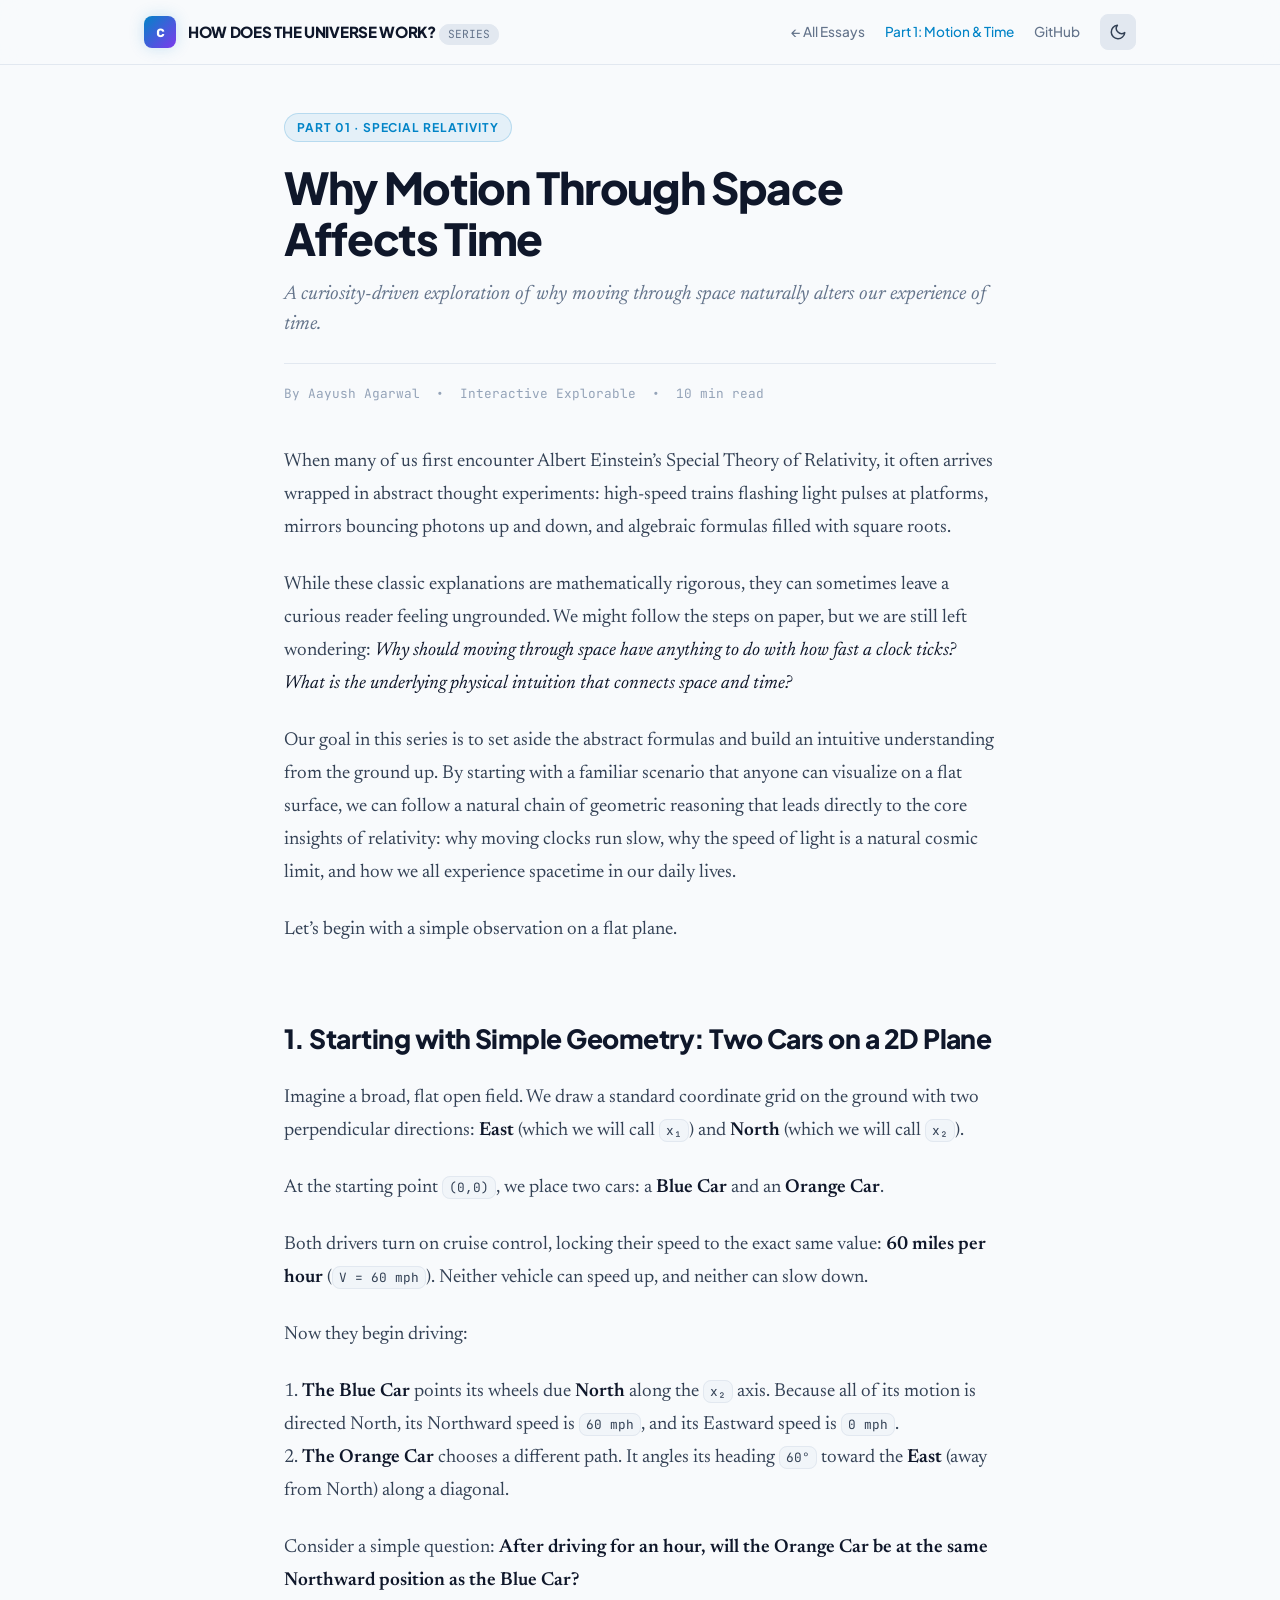
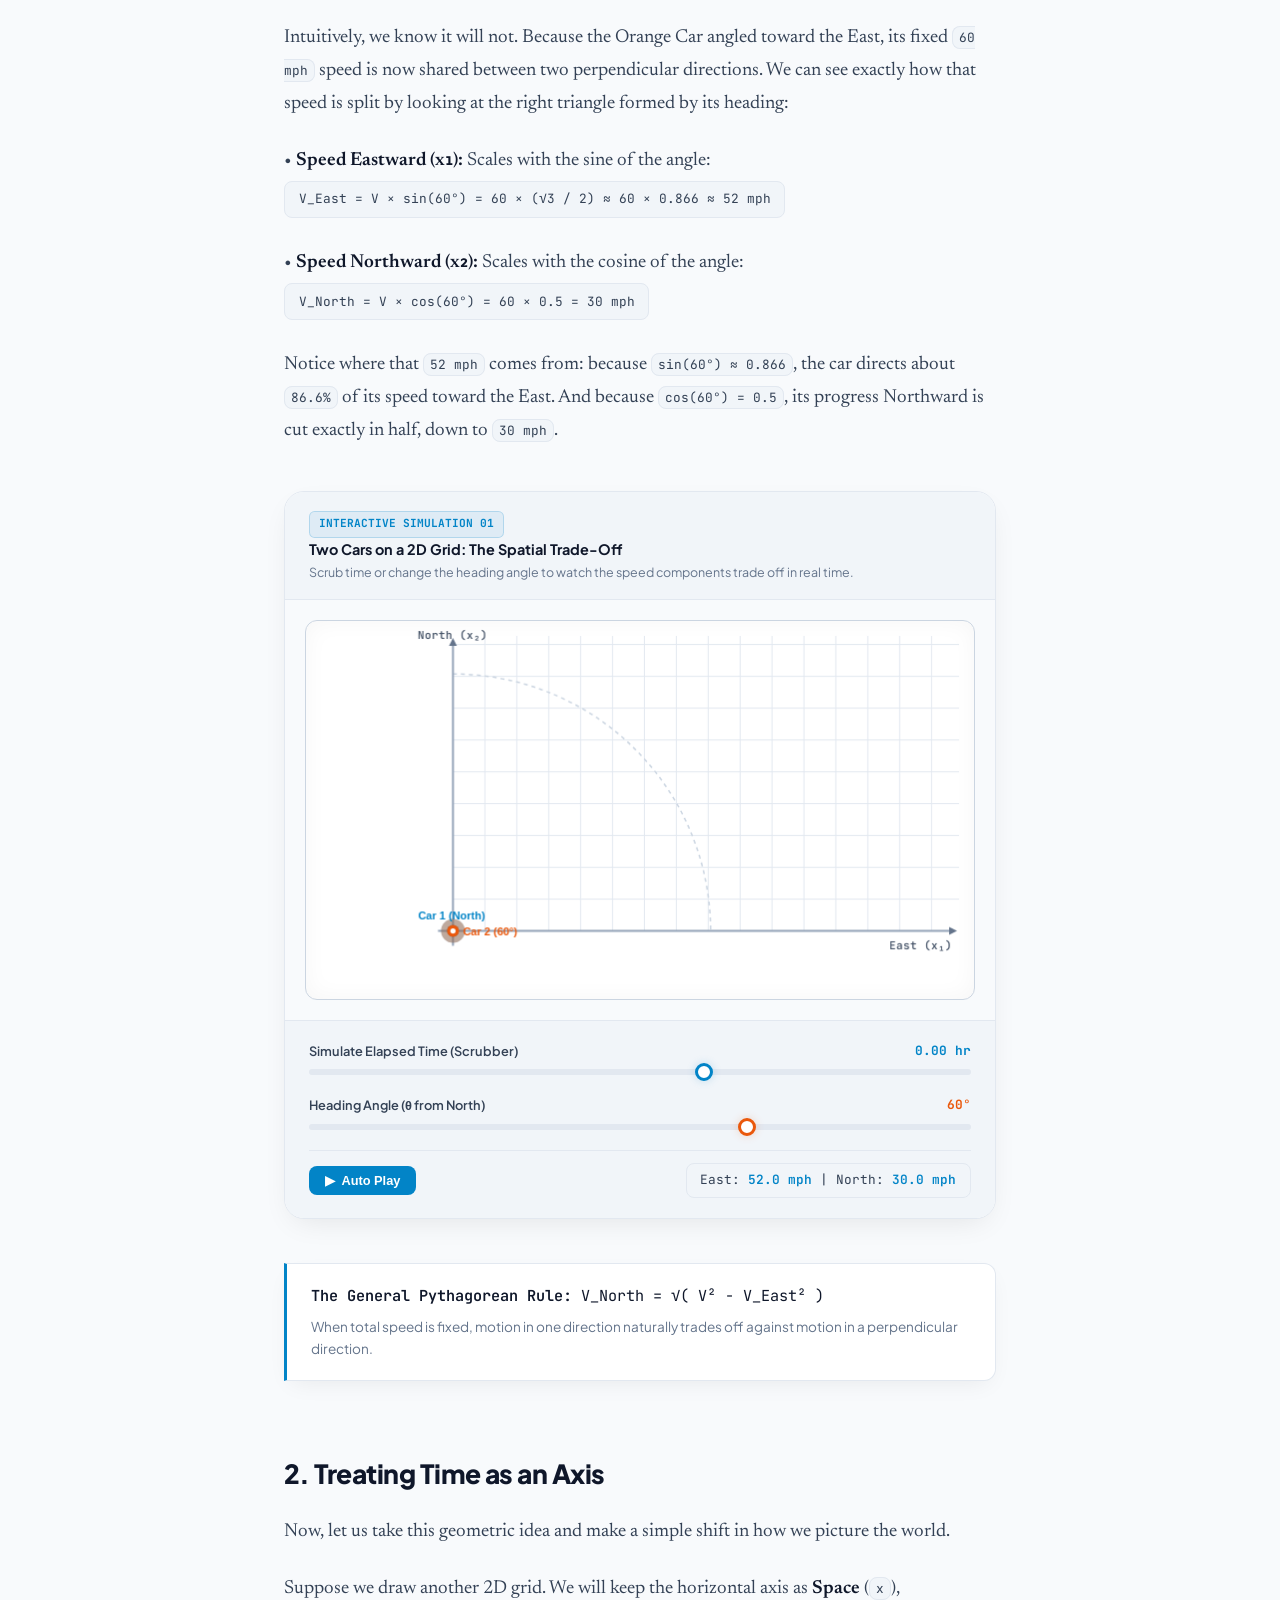
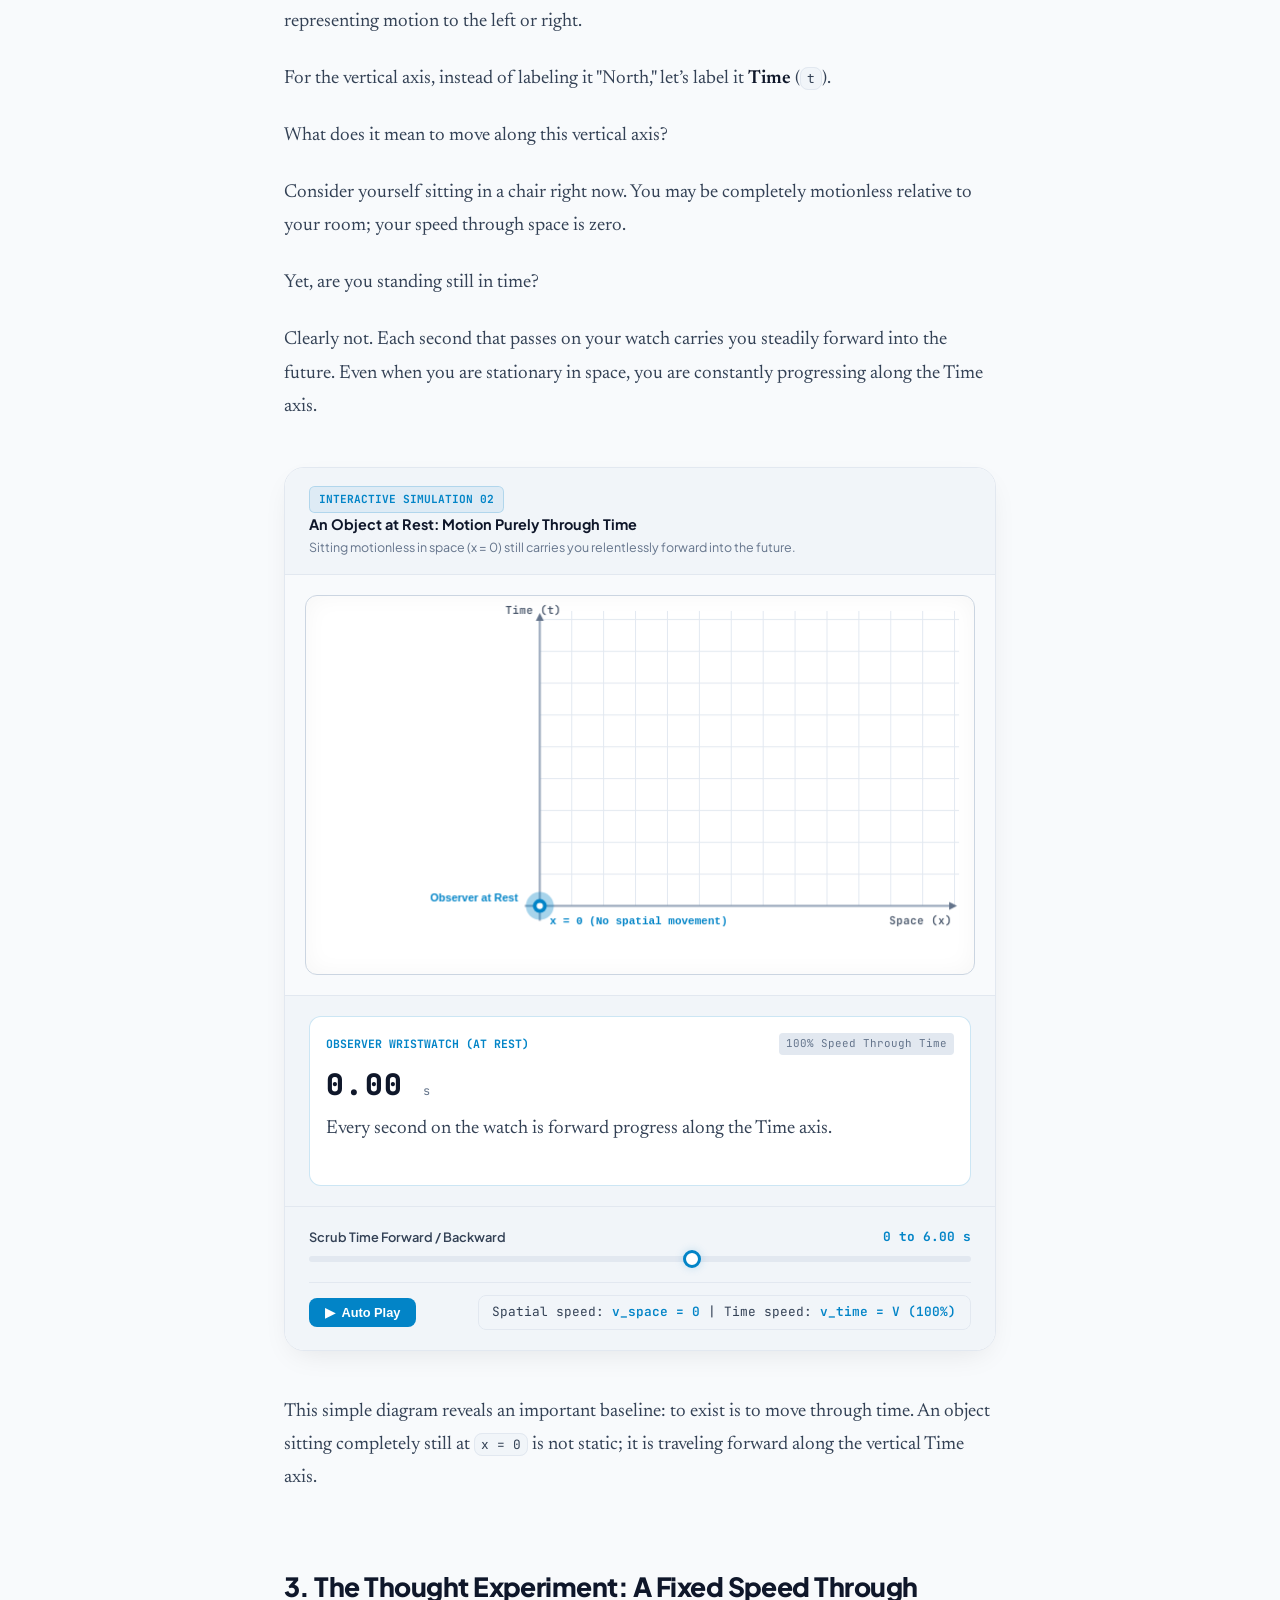
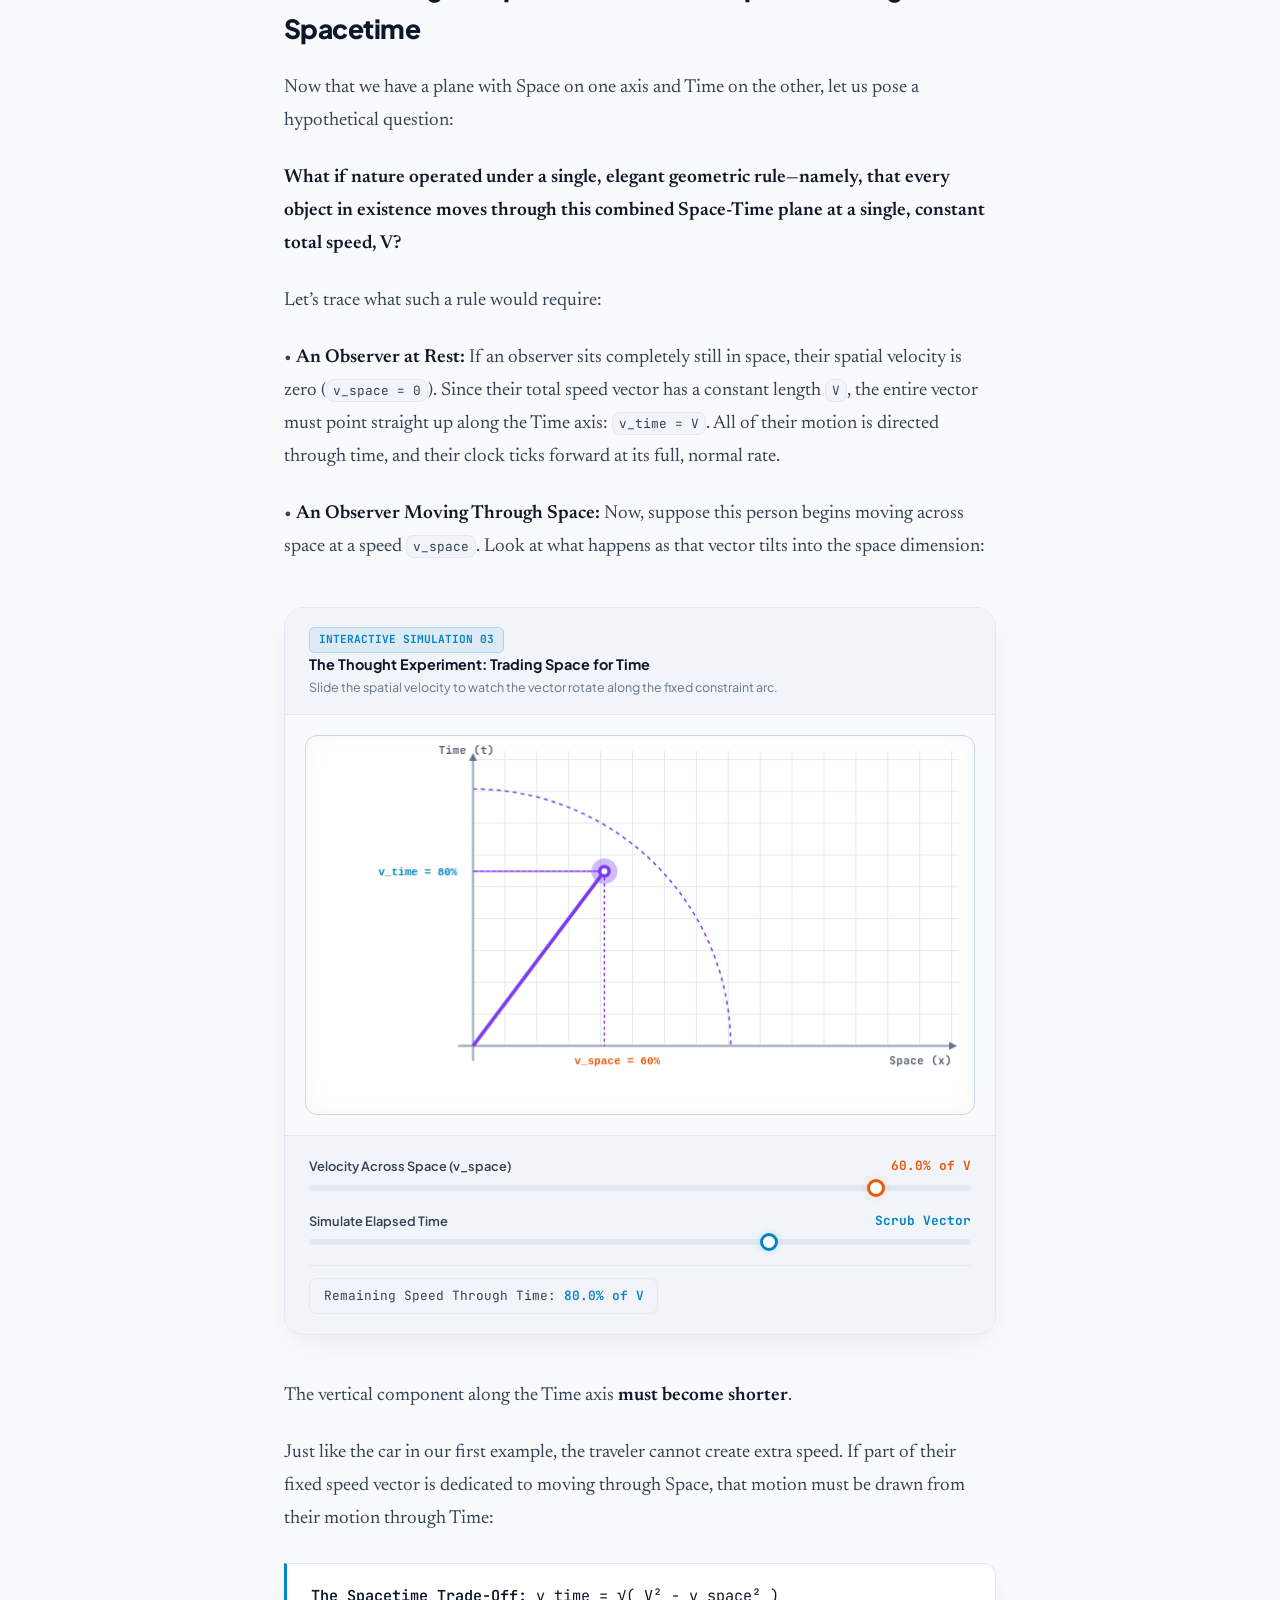
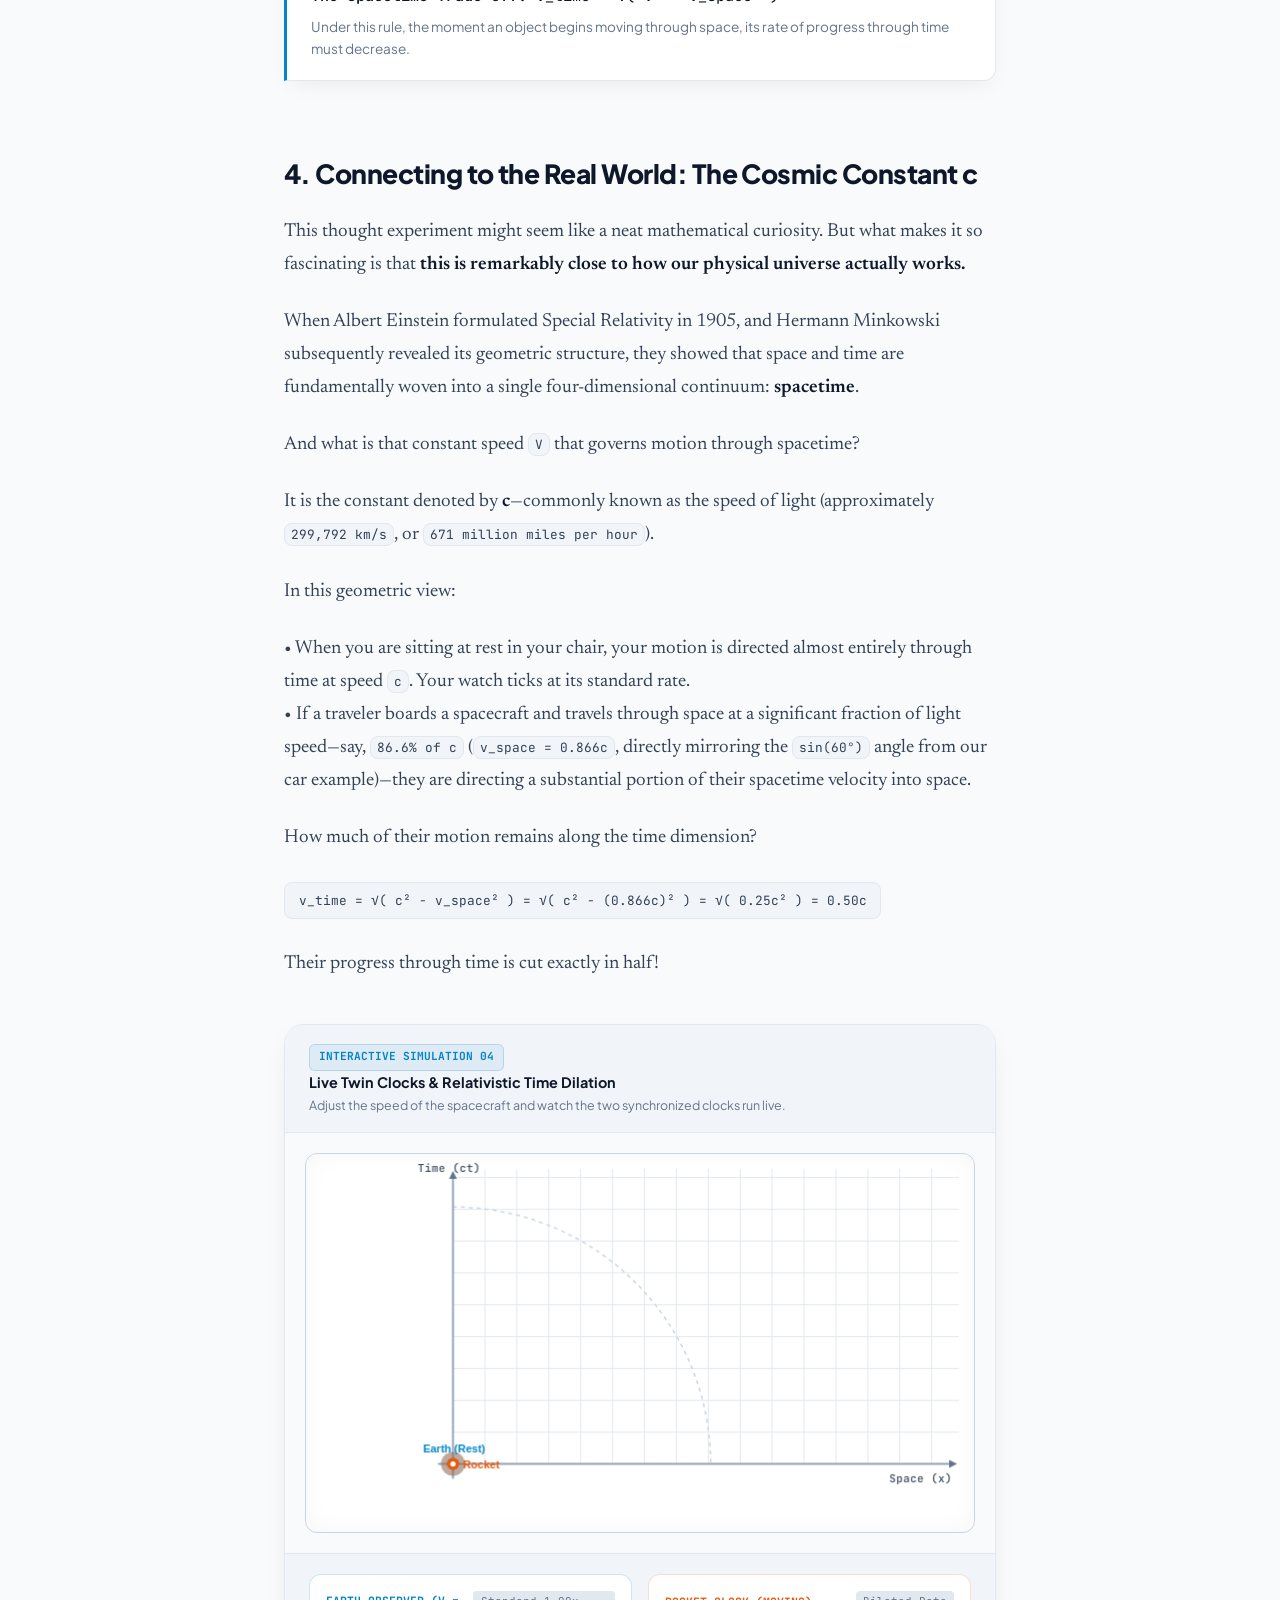
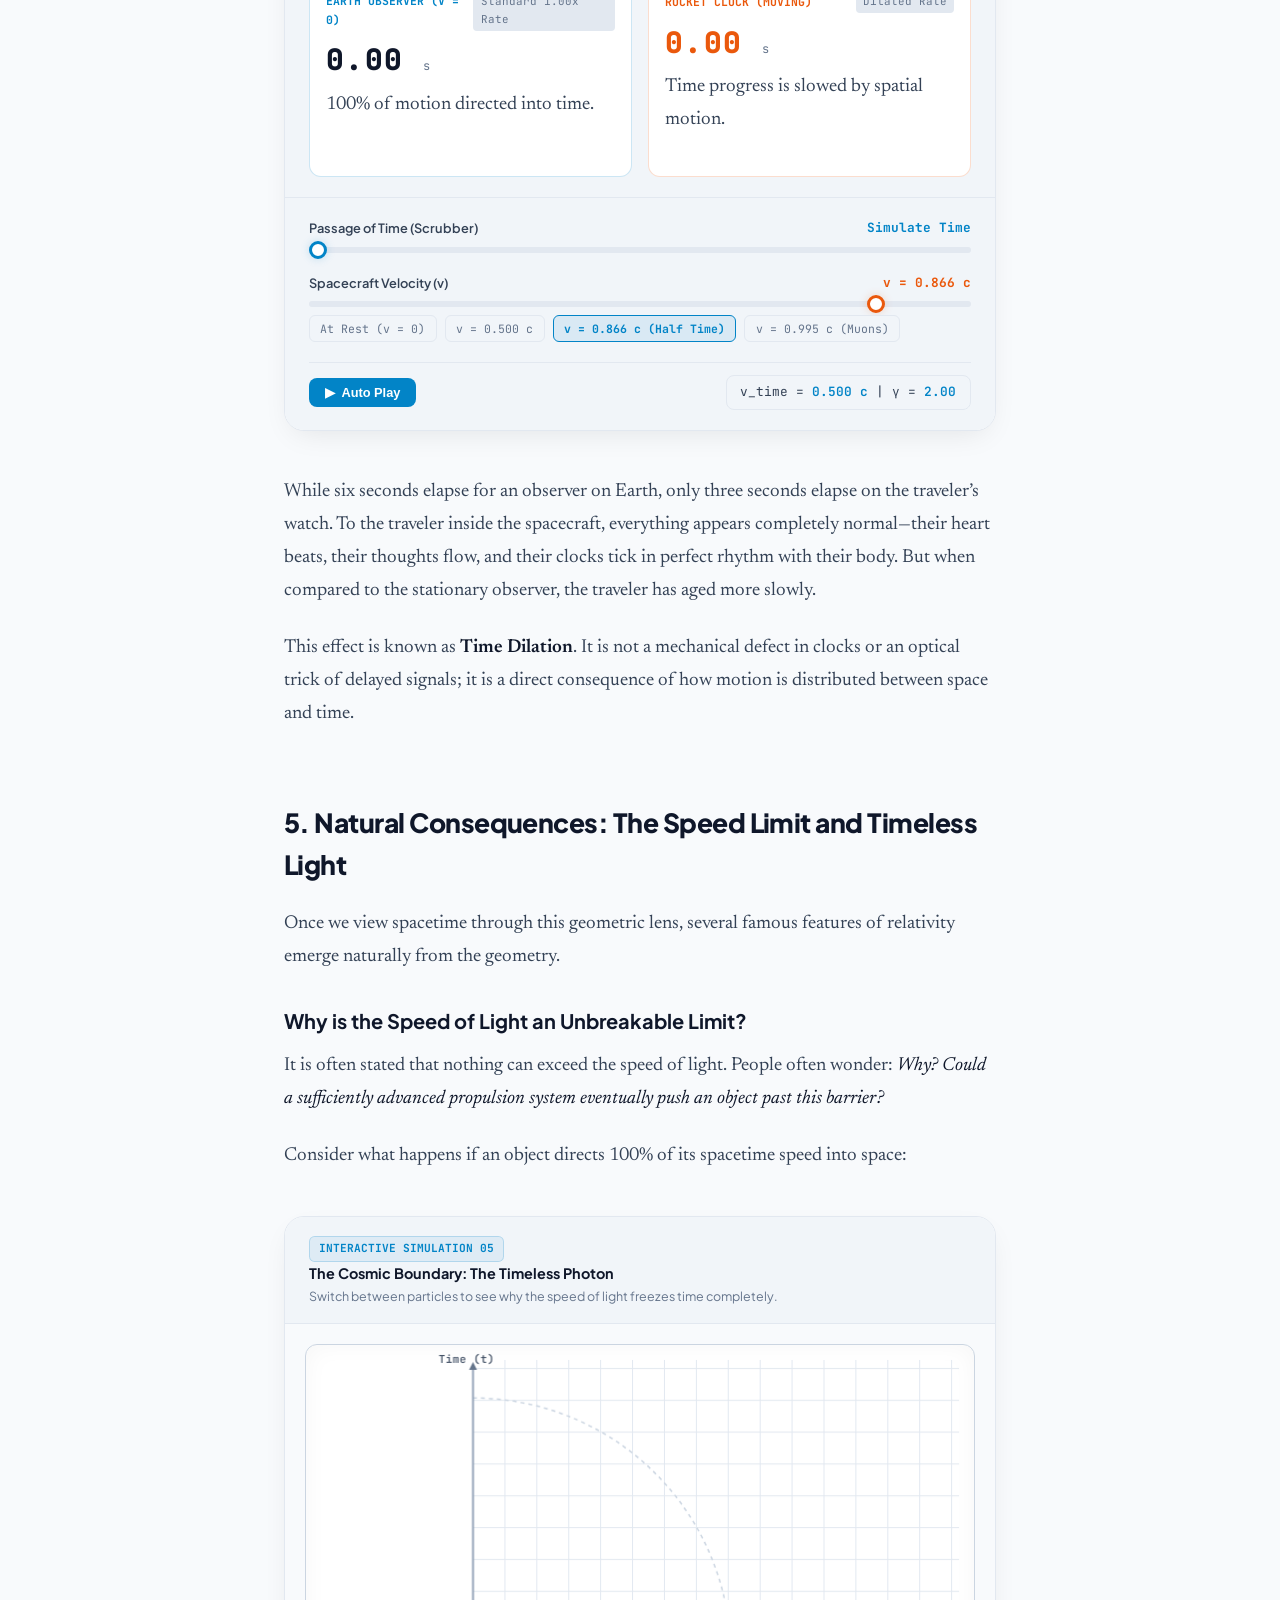
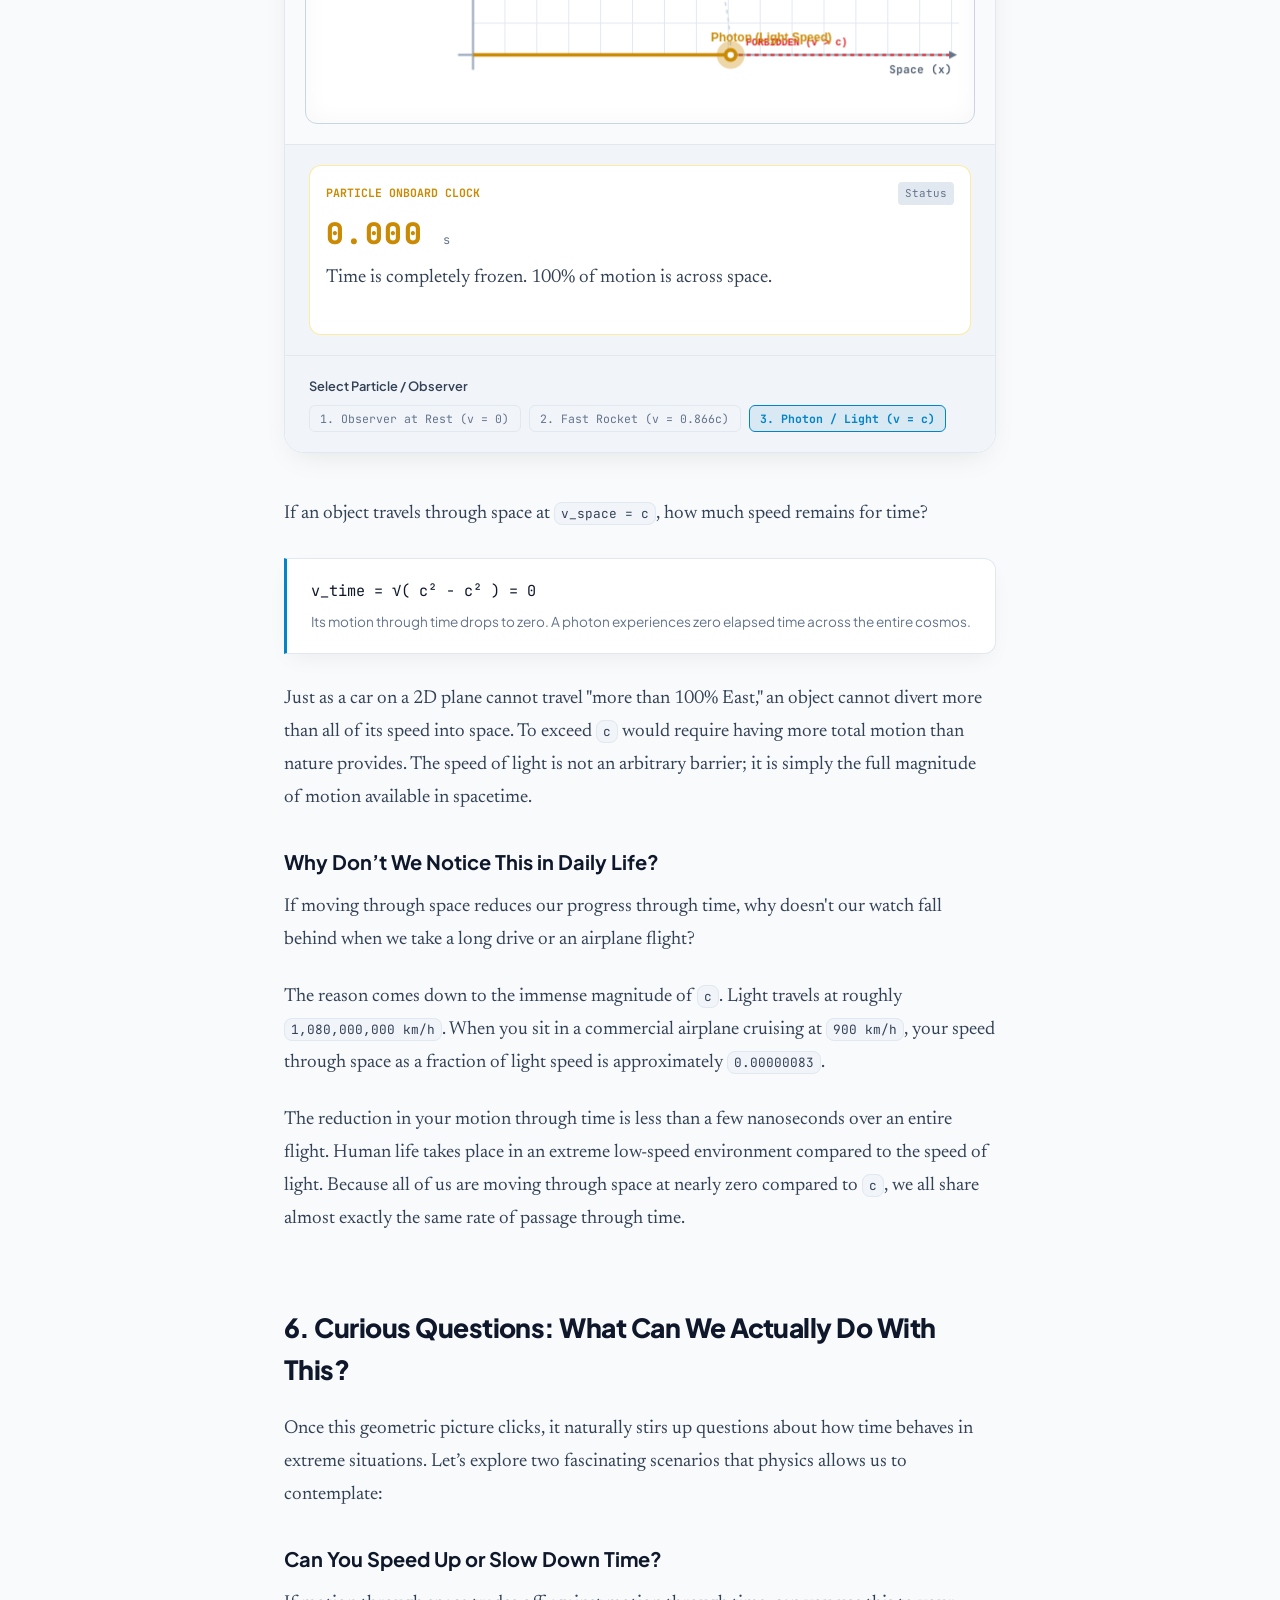
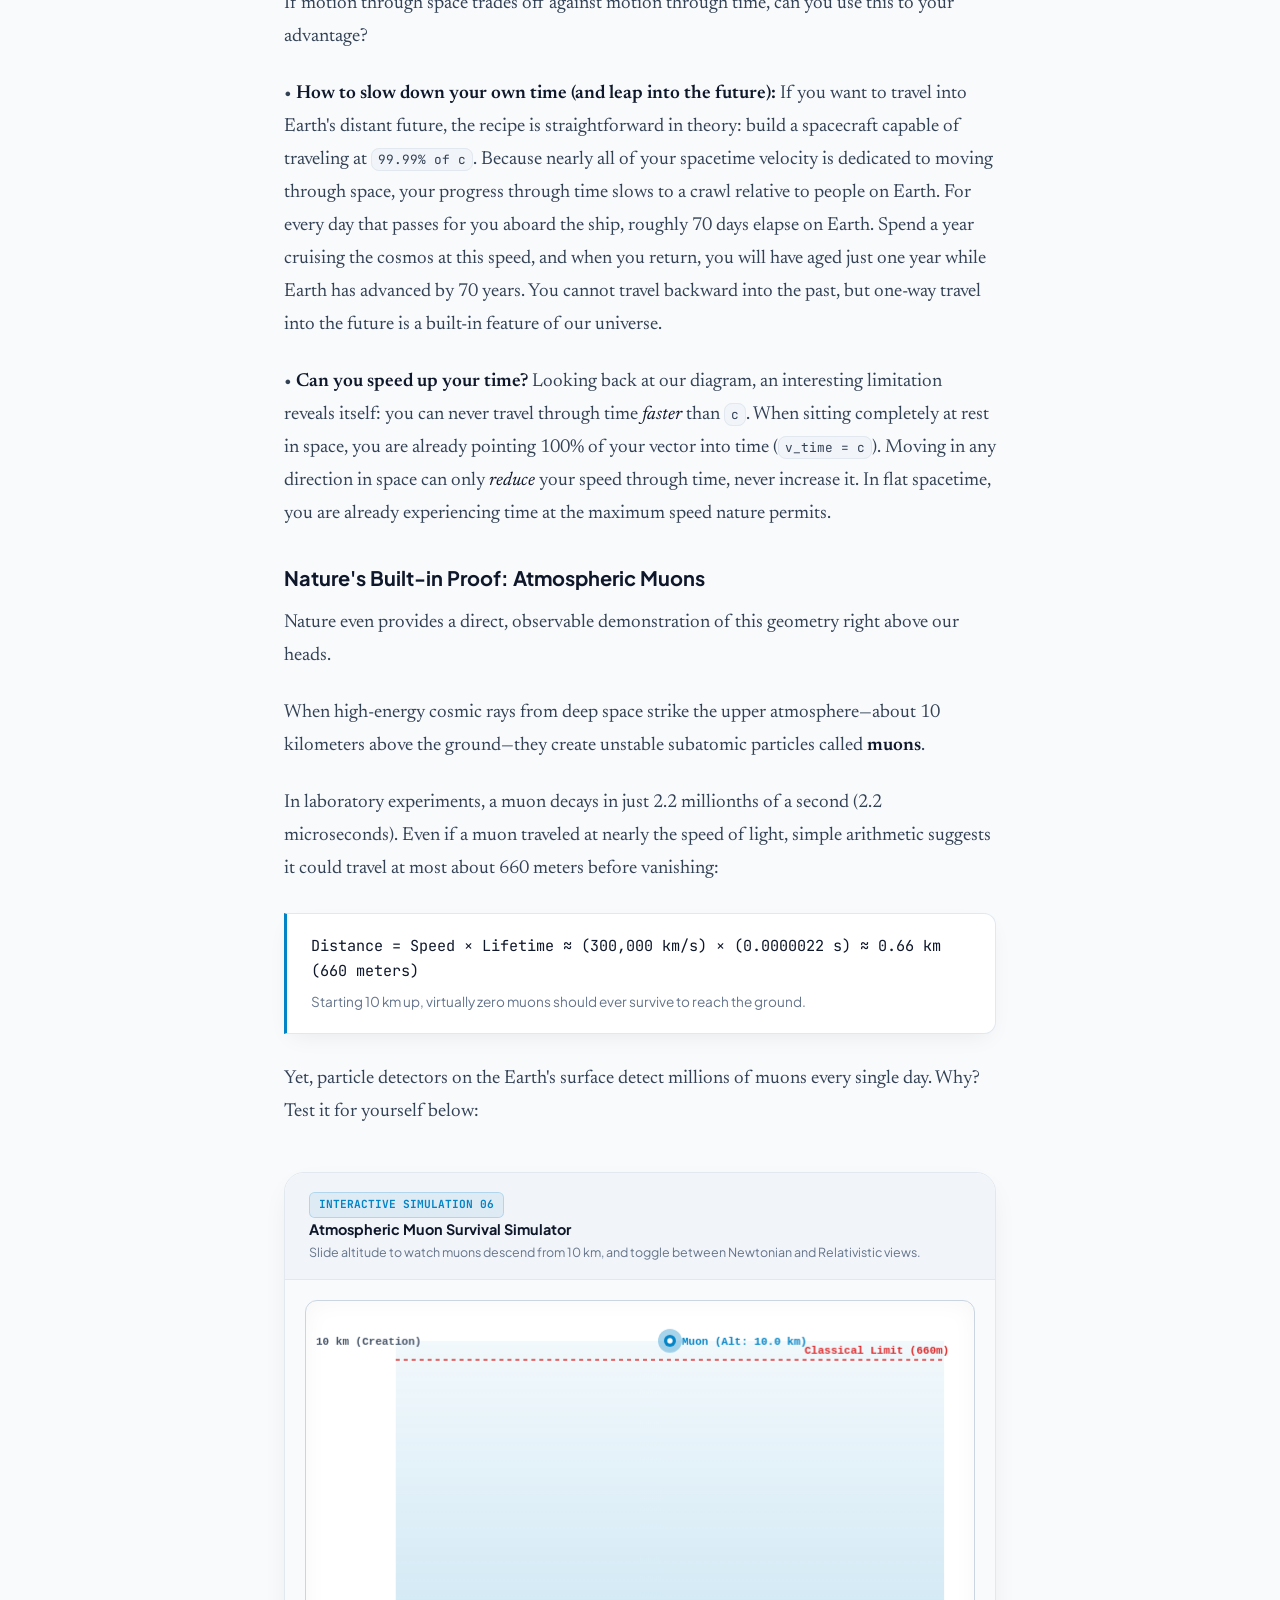
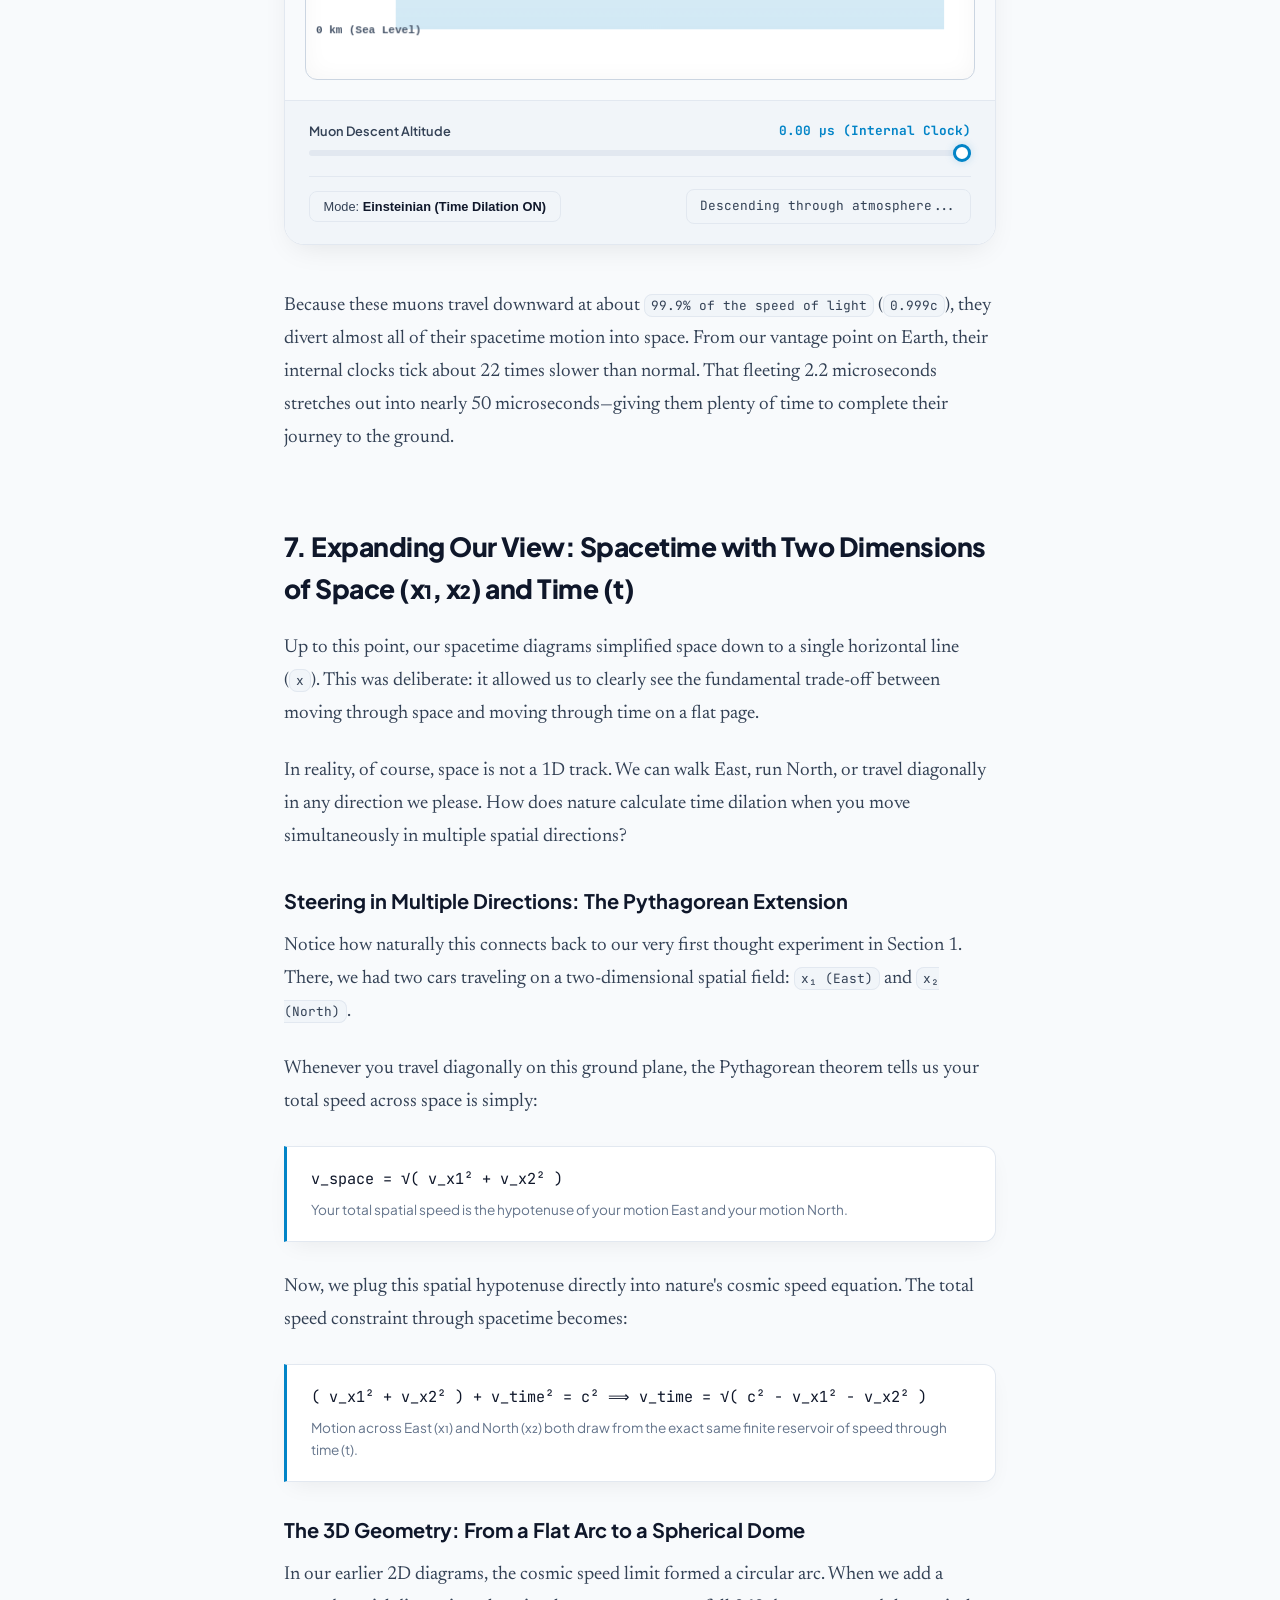
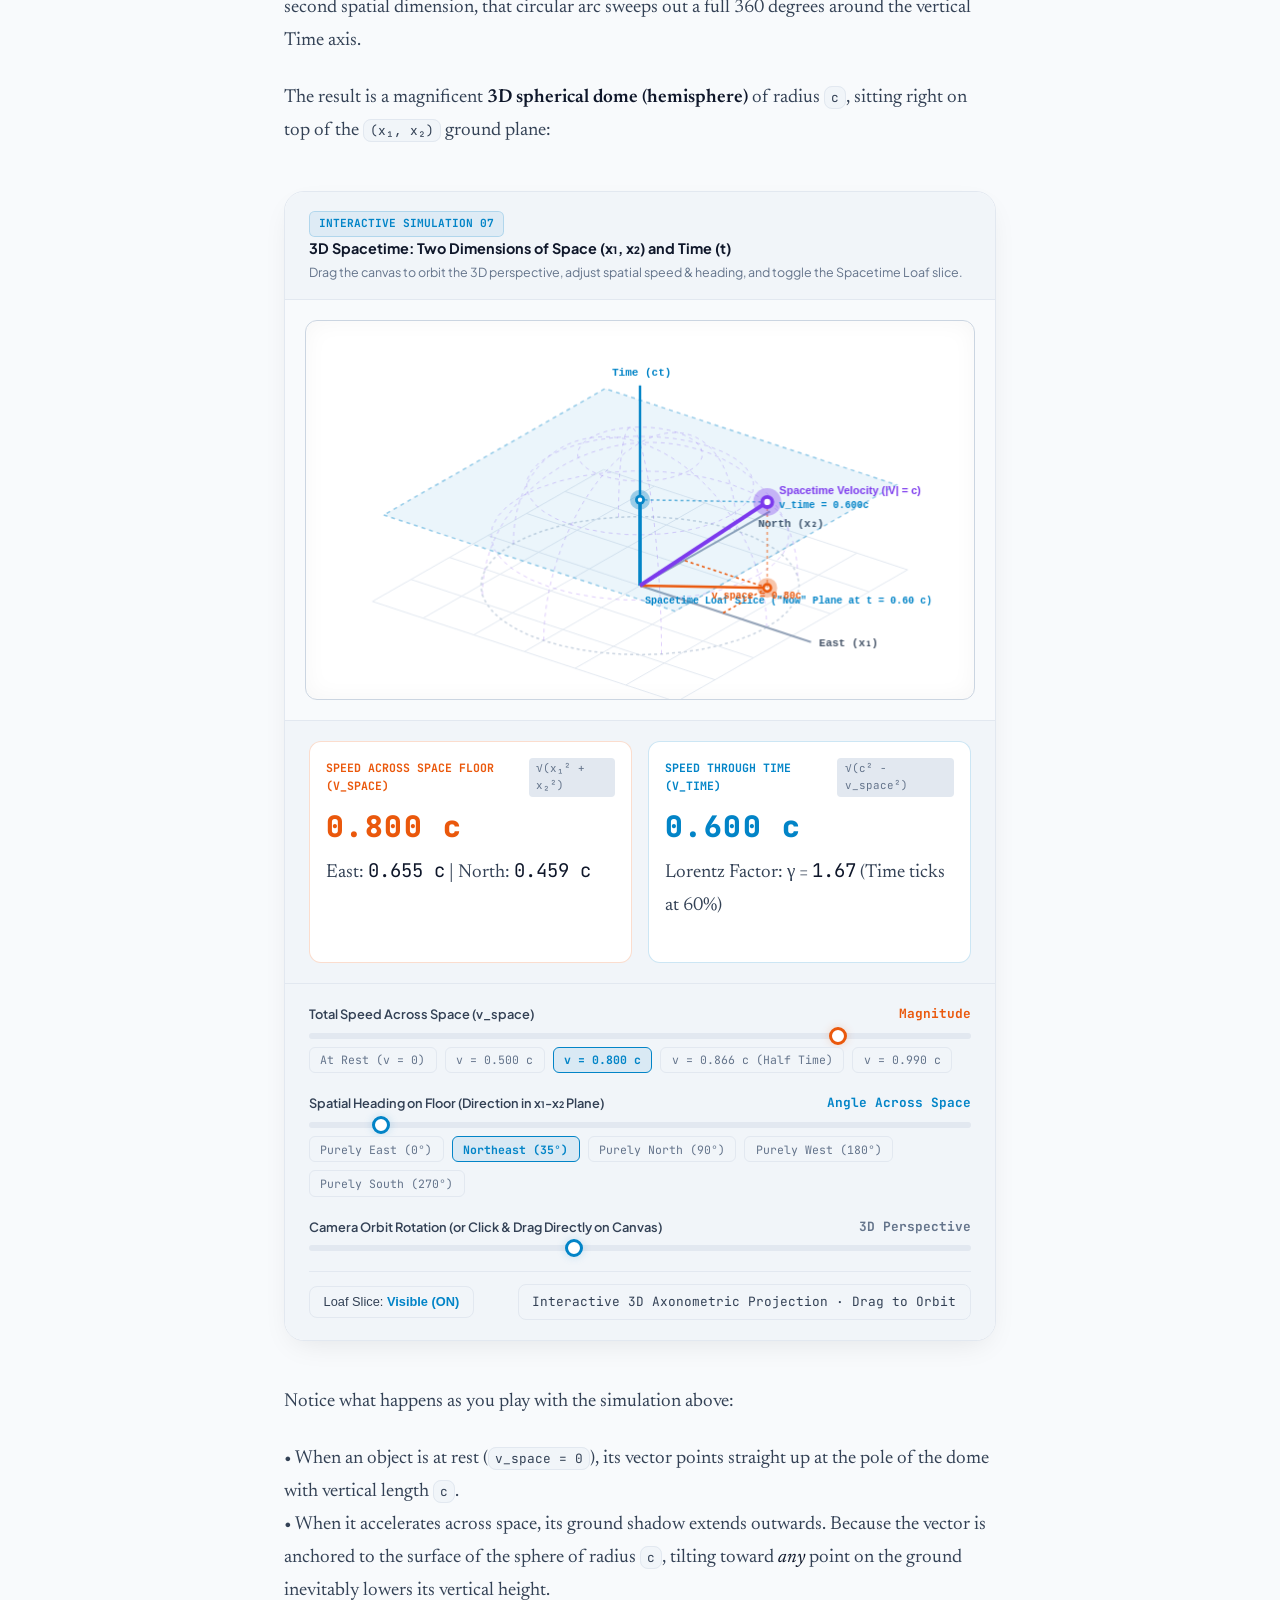
==== commit dddc6cca: "feat: add Section 7 generalizing to 3D spacetime (x1, x2, t) with interactive 3D simulation and Spac" ====
--- a/posts/01-why-motion-through-space-affects-time/index.html
+++ b/posts/01-why-motion-through-space-affects-time/index.html
@@ -539,19 +539,165 @@
         Because these muons travel downward at about <span class="math-badge" style="display:inline; padding:2px 6px;">99.9% of the speed of light</span> (<span class="math-badge" style="display:inline; padding:2px 6px;">0.999c</span>), they divert almost all of their spacetime motion into space. From our vantage point on Earth, their internal clocks tick about 22 times slower than normal. That fleeting 2.2 microseconds stretches out into nearly 50 microseconds—giving them plenty of time to complete their journey to the ground.
       </p>
 
-      <!-- SECTION 7: LOOKING AHEAD -->
-      <h2>Looking Ahead: Questions for Part 2</h2>
-      <p>
-        By taking a geometric approach, we have established a foundational mental model:
+      <!-- SECTION 7: GENERALIZING TO 3D SPACETIME -->
+      <h2>7. Expanding Our View: Spacetime with Two Dimensions of Space (x₁, x₂) and Time (t)</h2>
+      <p>
+        Up to this point, our spacetime diagrams simplified space down to a single horizontal line (<span class="math-badge" style="display:inline; padding:2px 6px;">x</span>). This was deliberate: it allowed us to clearly see the fundamental trade-off between moving through space and moving through time on a flat page.
+      </p>
+      <p>
+        In reality, of course, space is not a 1D track. We can walk East, run North, or travel diagonally in any direction we please. How does nature calculate time dilation when you move simultaneously in multiple spatial directions?
+      </p>
+
+      <h3>Steering in Multiple Directions: The Pythagorean Extension</h3>
+      <p>
+        Notice how naturally this connects back to our very first thought experiment in Section 1. There, we had two cars traveling on a two-dimensional spatial field: <span class="math-badge" style="display:inline; padding:2px 6px;">x₁ (East)</span> and <span class="math-badge" style="display:inline; padding:2px 6px;">x₂ (North)</span>.
+      </p>
+      <p>
+        Whenever you travel diagonally on this ground plane, the Pythagorean theorem tells us your total speed across space is simply:
+      </p>
+      <div class="formula-card">
+        <div>v_space = √( v_x1² + v_x2² )</div>
+        <div class="formula-note">Your total spatial speed is the hypotenuse of your motion East and your motion North.</div>
+      </div>
+      <p>
+        Now, we plug this spatial hypotenuse directly into nature's cosmic speed equation. The total speed constraint through spacetime becomes:
+      </p>
+      <div class="formula-card">
+        <div>( v_x1² + v_x2² ) + v_time² = c²  ⟹  v_time = √( c² - v_x1² - v_x2² )</div>
+        <div class="formula-note">Motion across East (x₁) and North (x₂) both draw from the exact same finite reservoir of speed through time (t).</div>
+      </div>
+
+      <h3>The 3D Geometry: From a Flat Arc to a Spherical Dome</h3>
+      <p>
+        In our earlier 2D diagrams, the cosmic speed limit formed a circular arc. When we add a second spatial dimension, that circular arc sweeps out a full 360 degrees around the vertical Time axis. 
+      </p>
+      <p>
+        The result is a magnificent <strong>3D spherical dome (hemisphere)</strong> of radius <span class="math-badge" style="display:inline; padding:2px 6px;">c</span>, sitting right on top of the <span class="math-badge" style="display:inline; padding:2px 6px;">(x₁, x₂)</span> ground plane:
+      </p>
+
+      <!-- INTERACTIVE WIDGET 7: 3D SPACETIME & LOAF PREVIEW -->
+      <div id="widget-3d-spacetime" class="interactive-artifact">
+        <div class="artifact-header">
+          <div>
+            <span class="artifact-badge">Interactive Simulation 07</span>
+            <div class="artifact-title">3D Spacetime: Two Dimensions of Space (x₁, x₂) and Time (t)</div>
+            <div class="artifact-desc">Drag the canvas to orbit the 3D perspective, adjust spatial speed & heading, and toggle the Spacetime Loaf slice.</div>
+          </div>
+        </div>
+        <div class="canvas-viewport">
+          <canvas></canvas>
+        </div>
+        <div class="twin-clocks-panel">
+          <div class="clock-card amber">
+            <div class="clock-meta">
+              <span class="clock-label">Speed Across Space Floor (v_space)</span>
+              <span class="clock-badge">√(x₁² + x₂²)</span>
+            </div>
+            <div class="clock-time readout-vspace" style="color:var(--color-space);">0.800 <span>c</span></div>
+            <p class="clock-subtext">East: <span class="readout-vx1" style="color:var(--text-primary); font-family:var(--font-mono);">0.655 c</span> | North: <span class="readout-vx2" style="color:var(--text-primary); font-family:var(--font-mono);">0.459 c</span></p>
+          </div>
+          <div class="clock-card cyan">
+            <div class="clock-meta">
+              <span class="clock-label">Speed Through Time (v_time)</span>
+              <span class="clock-badge">√(c² - v_space²)</span>
+            </div>
+            <div class="clock-time readout-vtime" style="color:var(--color-time);">0.600 <span>c</span></div>
+            <p class="clock-subtext">Lorentz Factor: γ = <span class="readout-gamma" style="color:var(--text-primary); font-family:var(--font-mono);">1.67</span> (Time ticks at 60%)</p>
+          </div>
+        </div>
+        <div class="artifact-controls">
+          <div class="control-item">
+            <div class="control-header">
+              <span>Total Speed Across Space (v_space)</span>
+              <span class="control-val amber">Magnitude</span>
+            </div>
+            <input type="range" class="range-slider amber slider-speed" min="0" max="990" value="800">
+            <div class="preset-chips">
+              <button class="chip-btn chip-speed" data-speed="0">At Rest (v = 0)</button>
+              <button class="chip-btn chip-speed" data-speed="0.500">v = 0.500 c</button>
+              <button class="chip-btn chip-speed active" data-speed="0.800">v = 0.800 c</button>
+              <button class="chip-btn chip-speed" data-speed="0.866">v = 0.866 c (Half Time)</button>
+              <button class="chip-btn chip-speed" data-speed="0.990">v = 0.990 c</button>
+            </div>
+          </div>
+          <div class="control-item">
+            <div class="control-header">
+              <span>Spatial Heading on Floor (Direction in x₁-x₂ Plane)</span>
+              <span class="control-val cyan">Angle Across Space</span>
+            </div>
+            <input type="range" class="range-slider slider-heading" min="0" max="360" value="35">
+            <div class="preset-chips">
+              <button class="chip-btn chip-heading" data-heading="0">Purely East (0°)</button>
+              <button class="chip-btn chip-heading active" data-heading="35">Northeast (35°)</button>
+              <button class="chip-btn chip-heading" data-heading="90">Purely North (90°)</button>
+              <button class="chip-btn chip-heading" data-heading="180">Purely West (180°)</button>
+              <button class="chip-btn chip-heading" data-heading="270">Purely South (270°)</button>
+            </div>
+          </div>
+          <div class="control-item">
+            <div class="control-header">
+              <span>Camera Orbit Rotation (or Click & Drag Directly on Canvas)</span>
+              <span class="control-val" style="color:var(--text-muted);">3D Perspective</span>
+            </div>
+            <input type="range" class="range-slider slider-orbit" min="-180" max="180" value="-37">
+          </div>
+          <div class="toolbar-bottom">
+            <button class="btn-secondary btn-loaf-slice">
+              <span>Loaf Slice: </span><strong style="color:var(--color-time)">Visible (ON)</strong>
+            </button>
+            <div class="math-badge">
+              Interactive 3D Axonometric Projection · Drag to Orbit
+            </div>
+          </div>
+        </div>
+      </div>
+
+      <p>
+        Notice what happens as you play with the simulation above:
+      </p>
+      <p>
+        • When an object is at rest (<span class="math-badge" style="display:inline; padding:2px 6px;">v_space = 0</span>), its vector points straight up at the pole of the dome with vertical length <span class="math-badge" style="display:inline; padding:2px 6px;">c</span>.<br>
+        • When it accelerates across space, its ground shadow extends outwards. Because the vector is anchored to the surface of the sphere of radius <span class="math-badge" style="display:inline; padding:2px 6px;">c</span>, tilting toward <em>any</em> point on the ground inevitably lowers its vertical height.<br>
+        • Whether you head East, North, or any combination, all directions in space trade off against time equally.
+      </p>
+
+      <h3>Planting the Seed for Part 2: The Spacetime Loaf</h3>
+      <p>
+        Why take this step into three dimensions?
+      </p>
+      <p>
+        Our real universe has three dimensions of space (<span class="math-badge" style="display:inline; padding:2px 6px;">x, y, z</span>) plus one dimension of time (<span class="math-badge" style="display:inline; padding:2px 6px;">t</span>), making spacetime four-dimensional. But human perception is inherently three-dimensional—we cannot visualize four mutually perpendicular axes simultaneously.
+      </p>
+      <p>
+        By retaining two spatial dimensions (<span class="math-badge" style="display:inline; padding:2px 6px;">x₁, x₂</span>) and one time dimension (<span class="math-badge" style="display:inline; padding:2px 6px;">t</span>), we preserve the complete geometric behavior of relativity in a form that our eyes can directly explore.
+      </p>
+      <p>
+        Imagine stacking every instant of time—past, present, and future—vertically along the time axis. Spacetime forms an extended three-dimensional block: what physicist Brian Greene famously described as the <strong>Spacetime Loaf</strong>.
+      </p>
+      <p>
+        For an observer at rest, a single instant in time—the collection of all events that are happening <em>right now</em>—is simply a <strong>horizontal planar slice</strong> through this loaf (shown in cyan in the interactive 3D simulation above).
+      </p>
+      <p>
+        This reveals the captivating question that will guide our next essay:
+      </p>
+      <p>
+        <em>If moving through space tilts your velocity vector through time, what happens to your slice of "Now"? Does a moving observer cut the spacetime loaf at the exact same horizontal angle as someone at rest, or does their slice of the universe tilt?</em>
+      </p>
+
+      <!-- SECTION 8: LOOKING AHEAD -->
+      <h2>8. Looking Ahead: Questions for Part 2</h2>
+      <p>
+        By starting from ground-level geometry, we have built an intuitive, visual understanding:
       </p>
       <p>
         1. Objects have a fixed total capacity for motion through spacetime, bounded by <em>c</em>.<br>
-        2. An object at rest moves primarily through time.<br>
-        3. Moving through space diverts motion away from time, causing clocks to slow down (time dilation).<br>
-        4. Directing all motion into space leaves zero motion for time, which is why <em>c</em> is the natural speed limit and why photons experience no elapsed time.
-      </p>
-      <p>
-        This raises a subtle and fascinating question:
+        2. Sitting at rest in space directs 100% of this motion along the vertical time axis.<br>
+        3. Diverting motion into any spatial direction (<span class="math-badge" style="display:inline; padding:2px 6px;">x₁, x₂</span>) naturally shrinks the time component, causing clocks to tick slower (time dilation).<br>
+        4. When an object directs 100% of its motion into space (<span class="math-badge" style="display:inline; padding:2px 6px;">v = c</span>), its vertical progress through time reaches zero—which is why photons experience no elapsed time.<br>
+        5. Spacetime can be visualized as an extended block (a "loaf"), where a moment of time is a slice through that volume.
+      </p>
+      <p>
+        This leads directly into the famous paradoxes of Einstein's theory:
       </p>
       <p>
         <strong>If all motion is relative, what happens when two spacecraft drift past each other in deep space?</strong>
@@ -563,7 +709,7 @@
         Can both observers be correct? If they turn around and meet again, who is actually younger?
       </p>
       <p>
-        In <strong>Part 2</strong>, we will explore this puzzle, diving into the famous <strong>Twin Paradox</strong>, the <strong>Relativity of Simultaneity</strong>, and Brian Greene's visual concept of the <strong>Spacetime Loaf</strong>.
+        In <strong>Part 2</strong>, we will slice open the <strong>Spacetime Loaf</strong> to resolve the <strong>Twin Paradox</strong>, discover the <strong>Relativity of Simultaneity</strong>, and see why moving rulers must physically contract along their direction of motion.
       </p>
     </article>
 
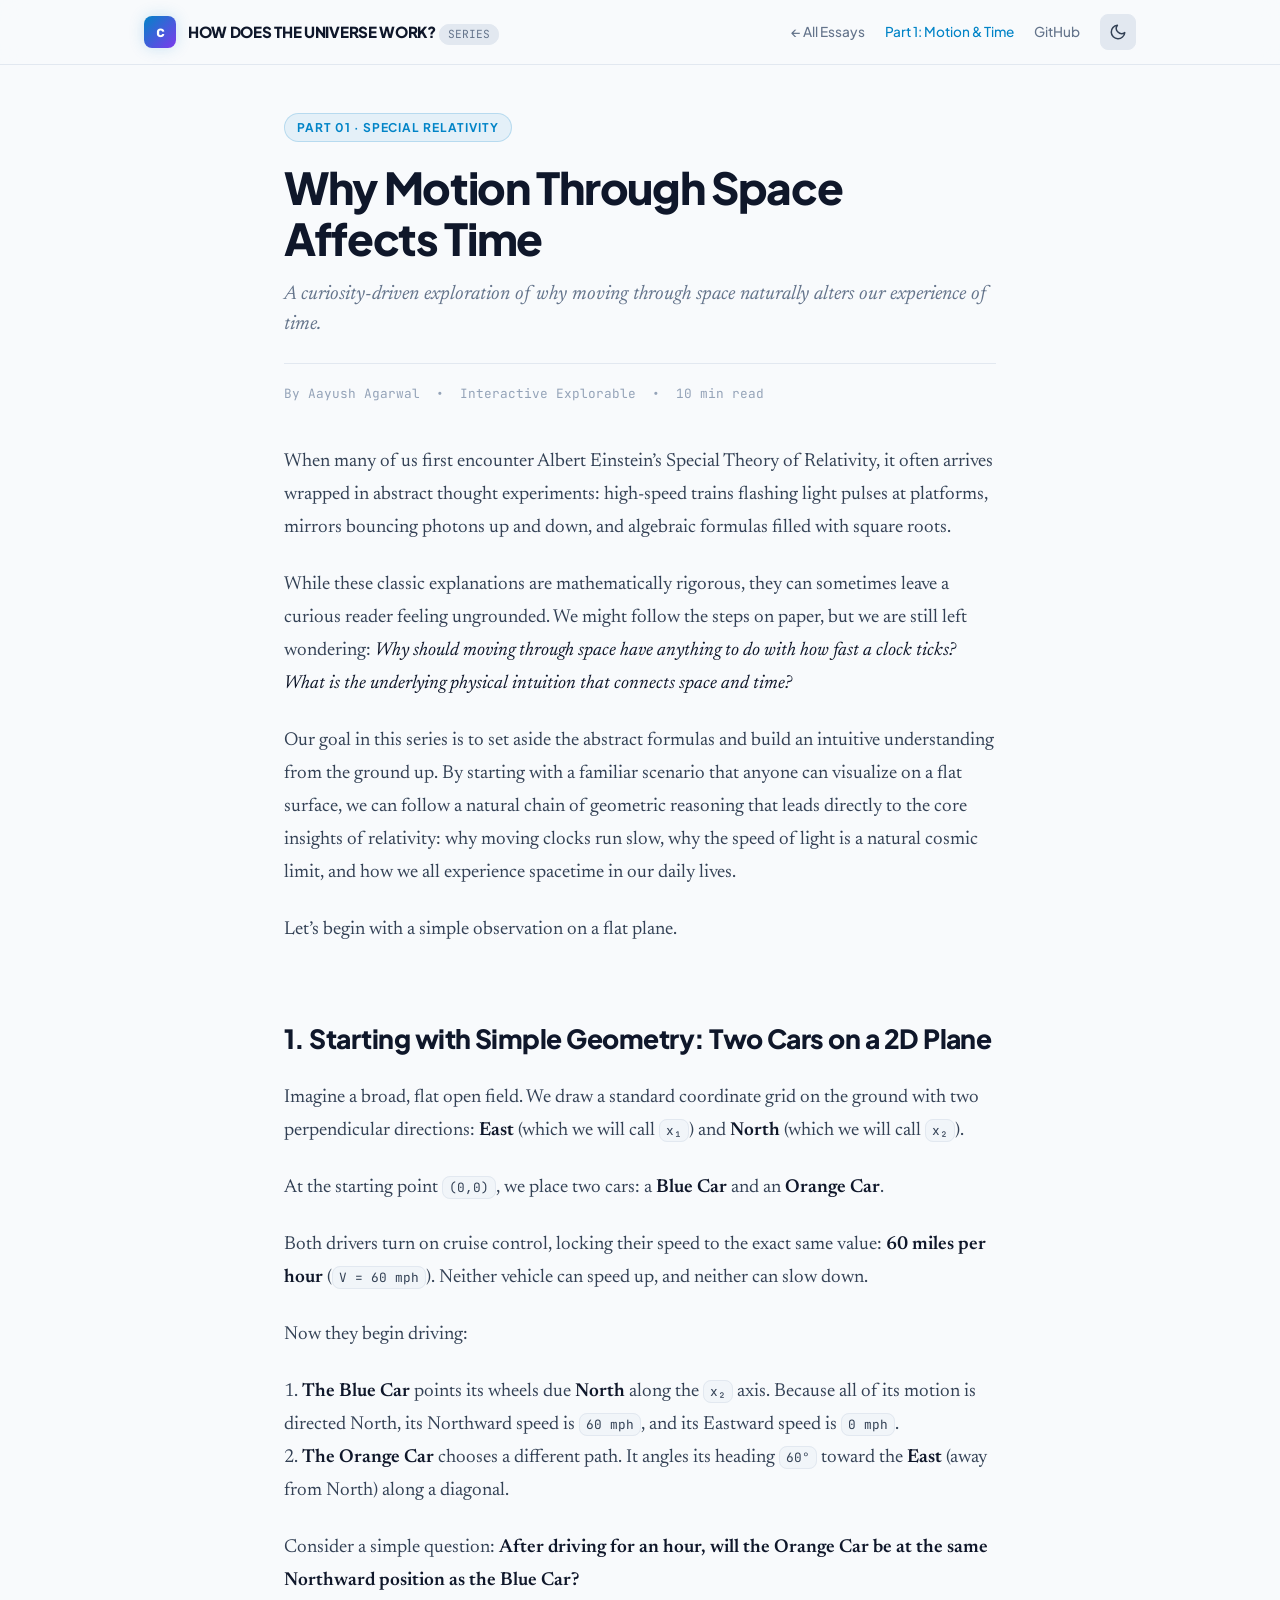
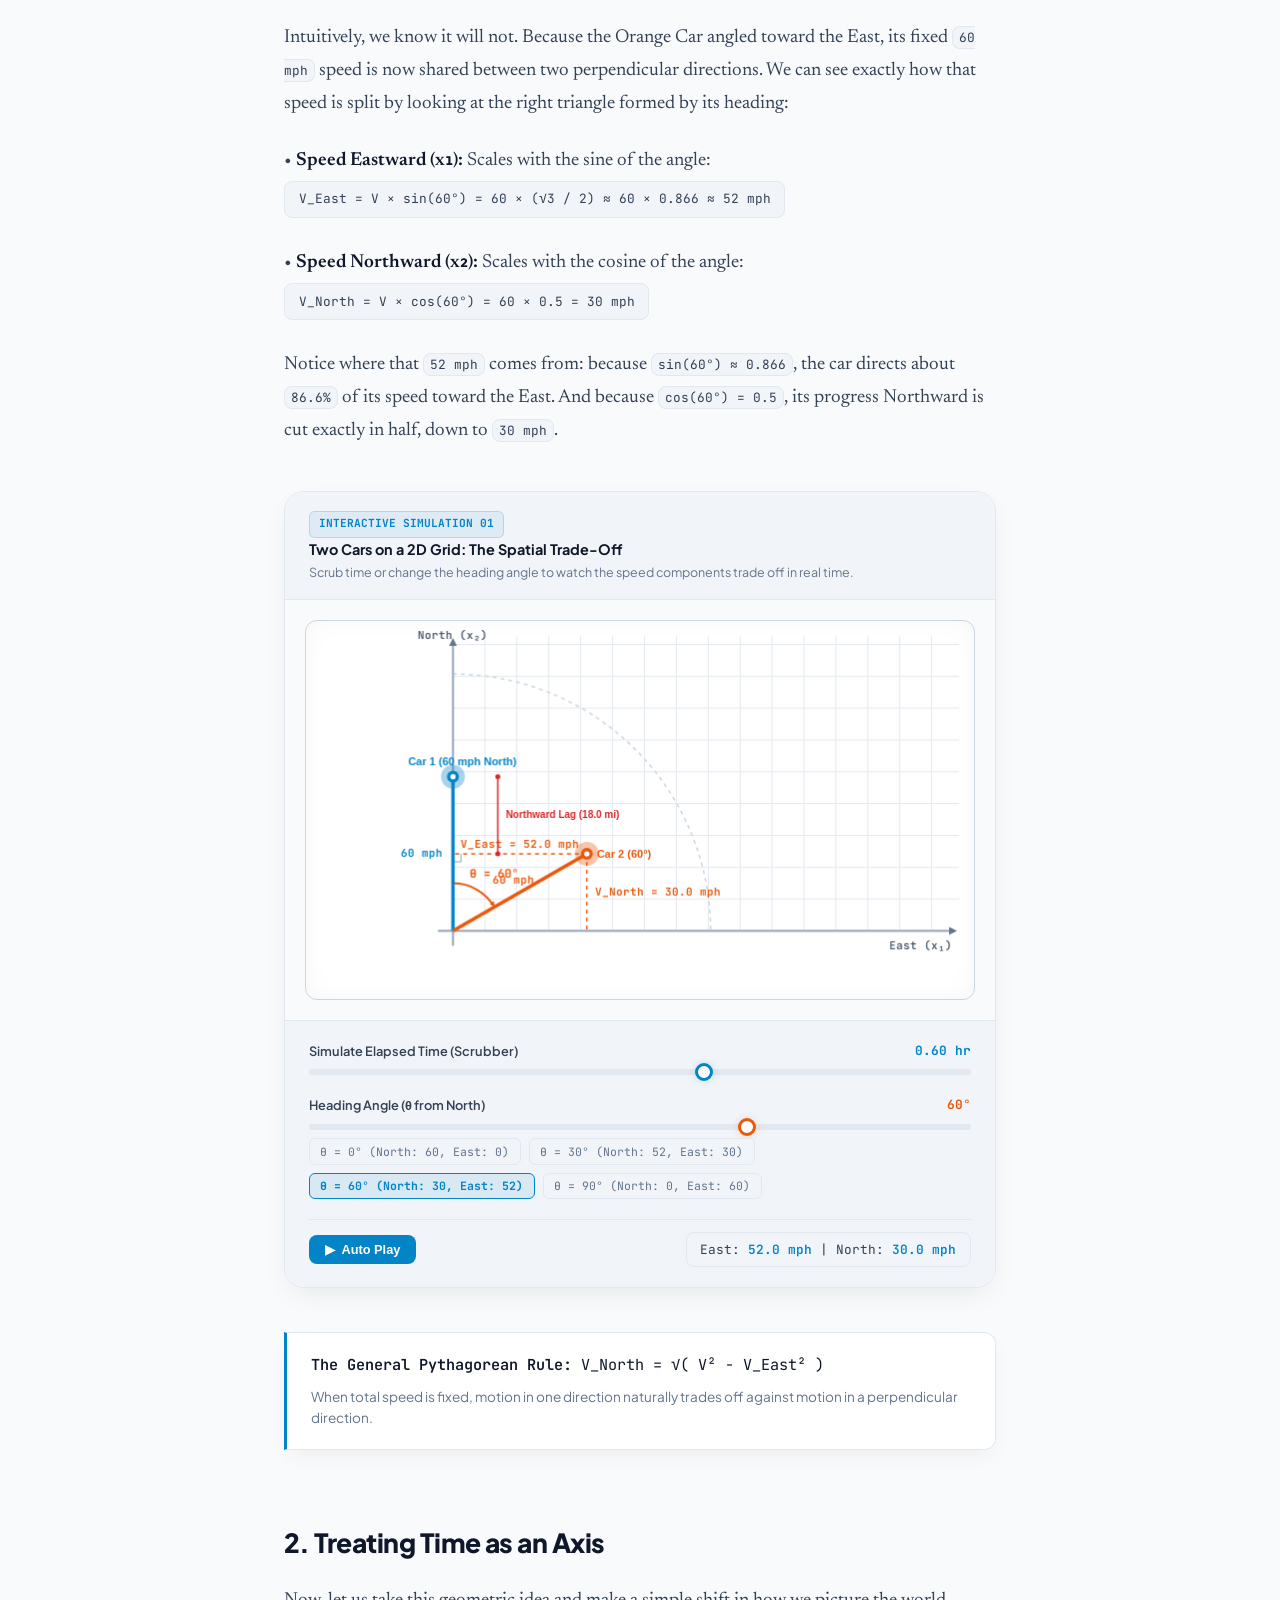
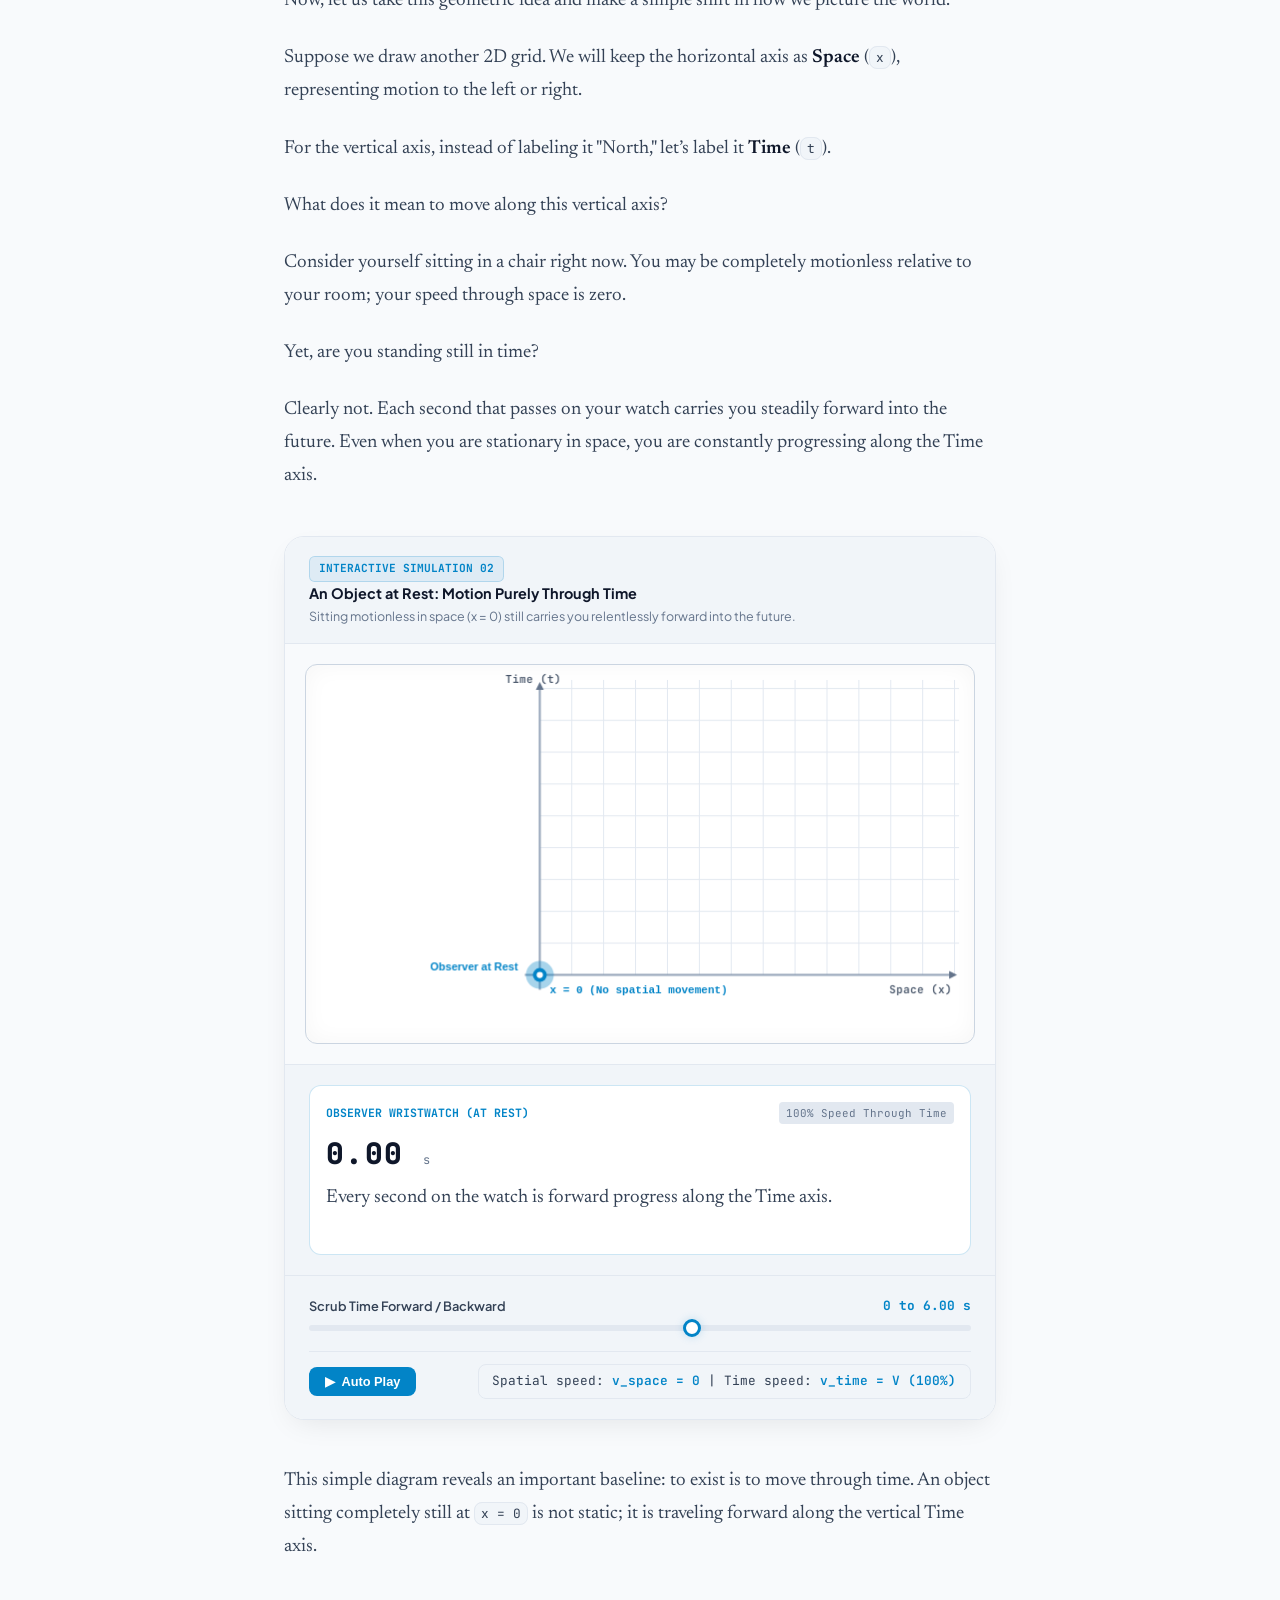
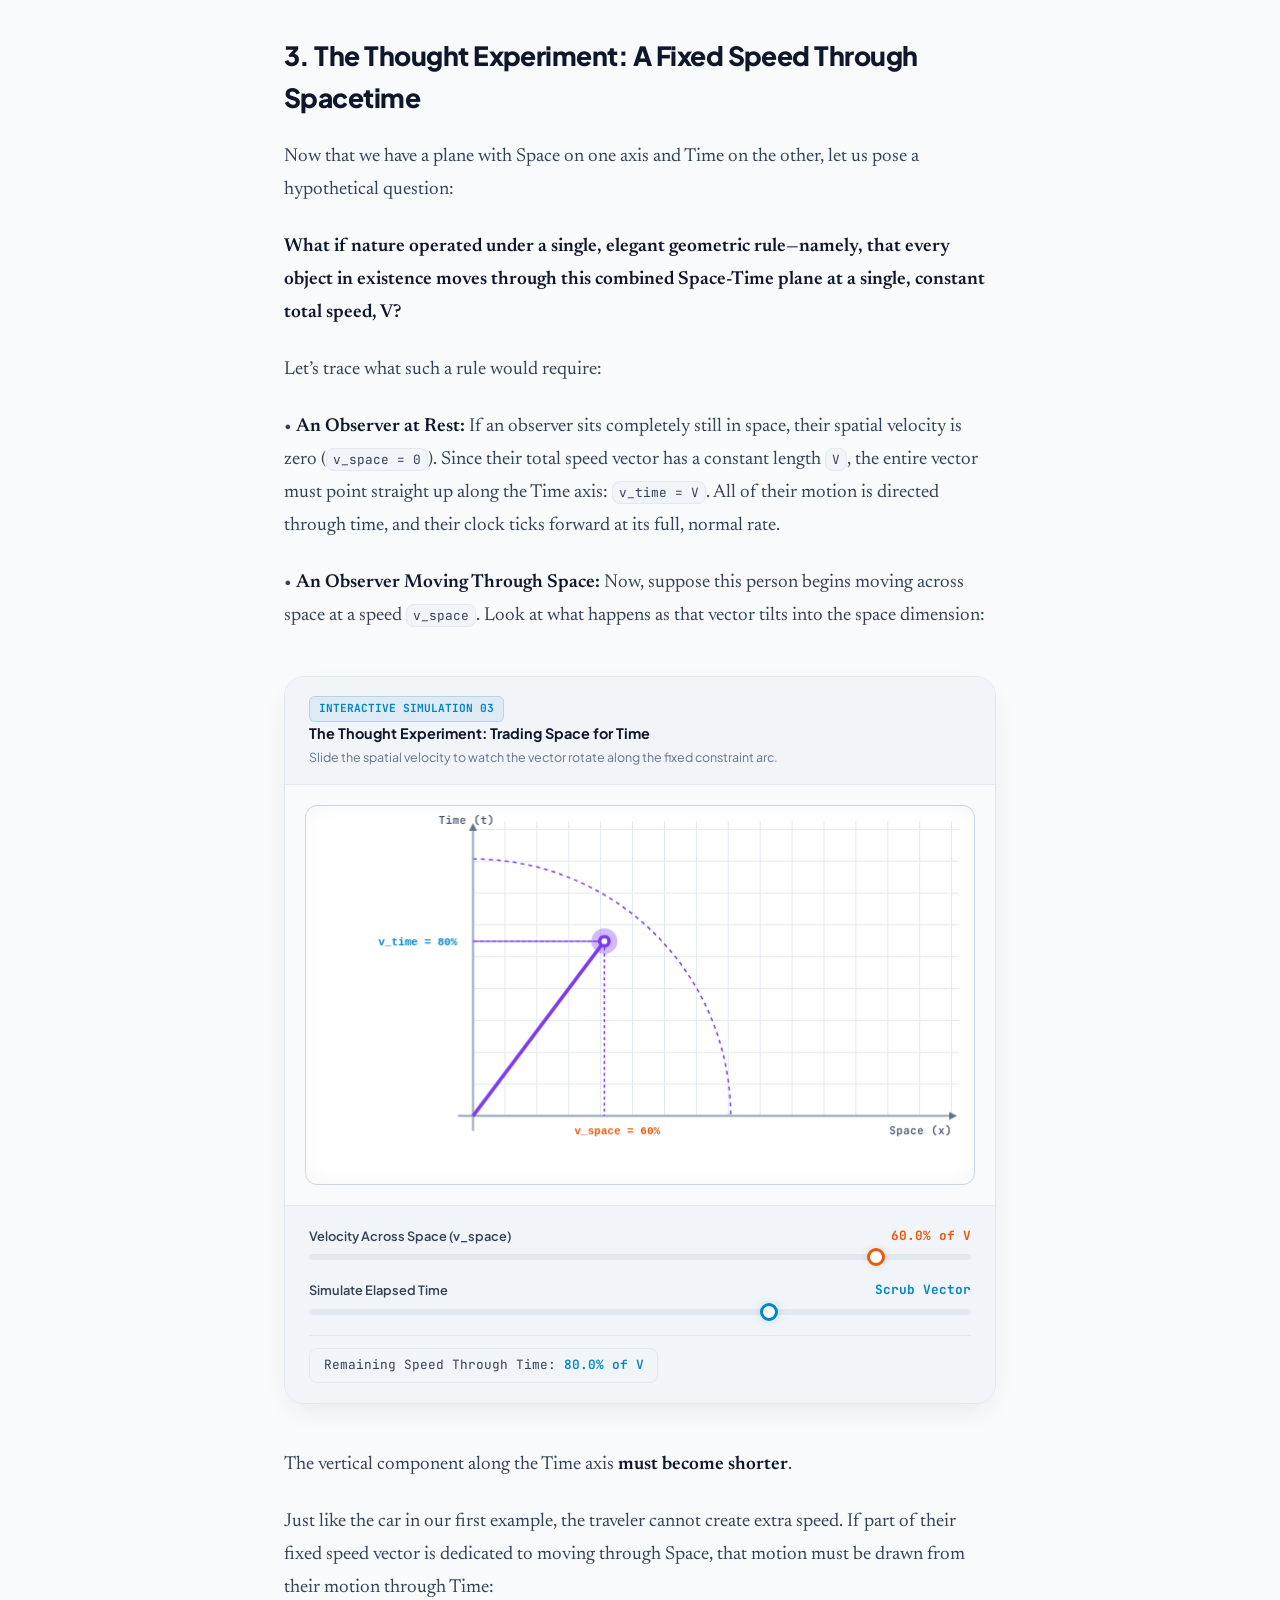
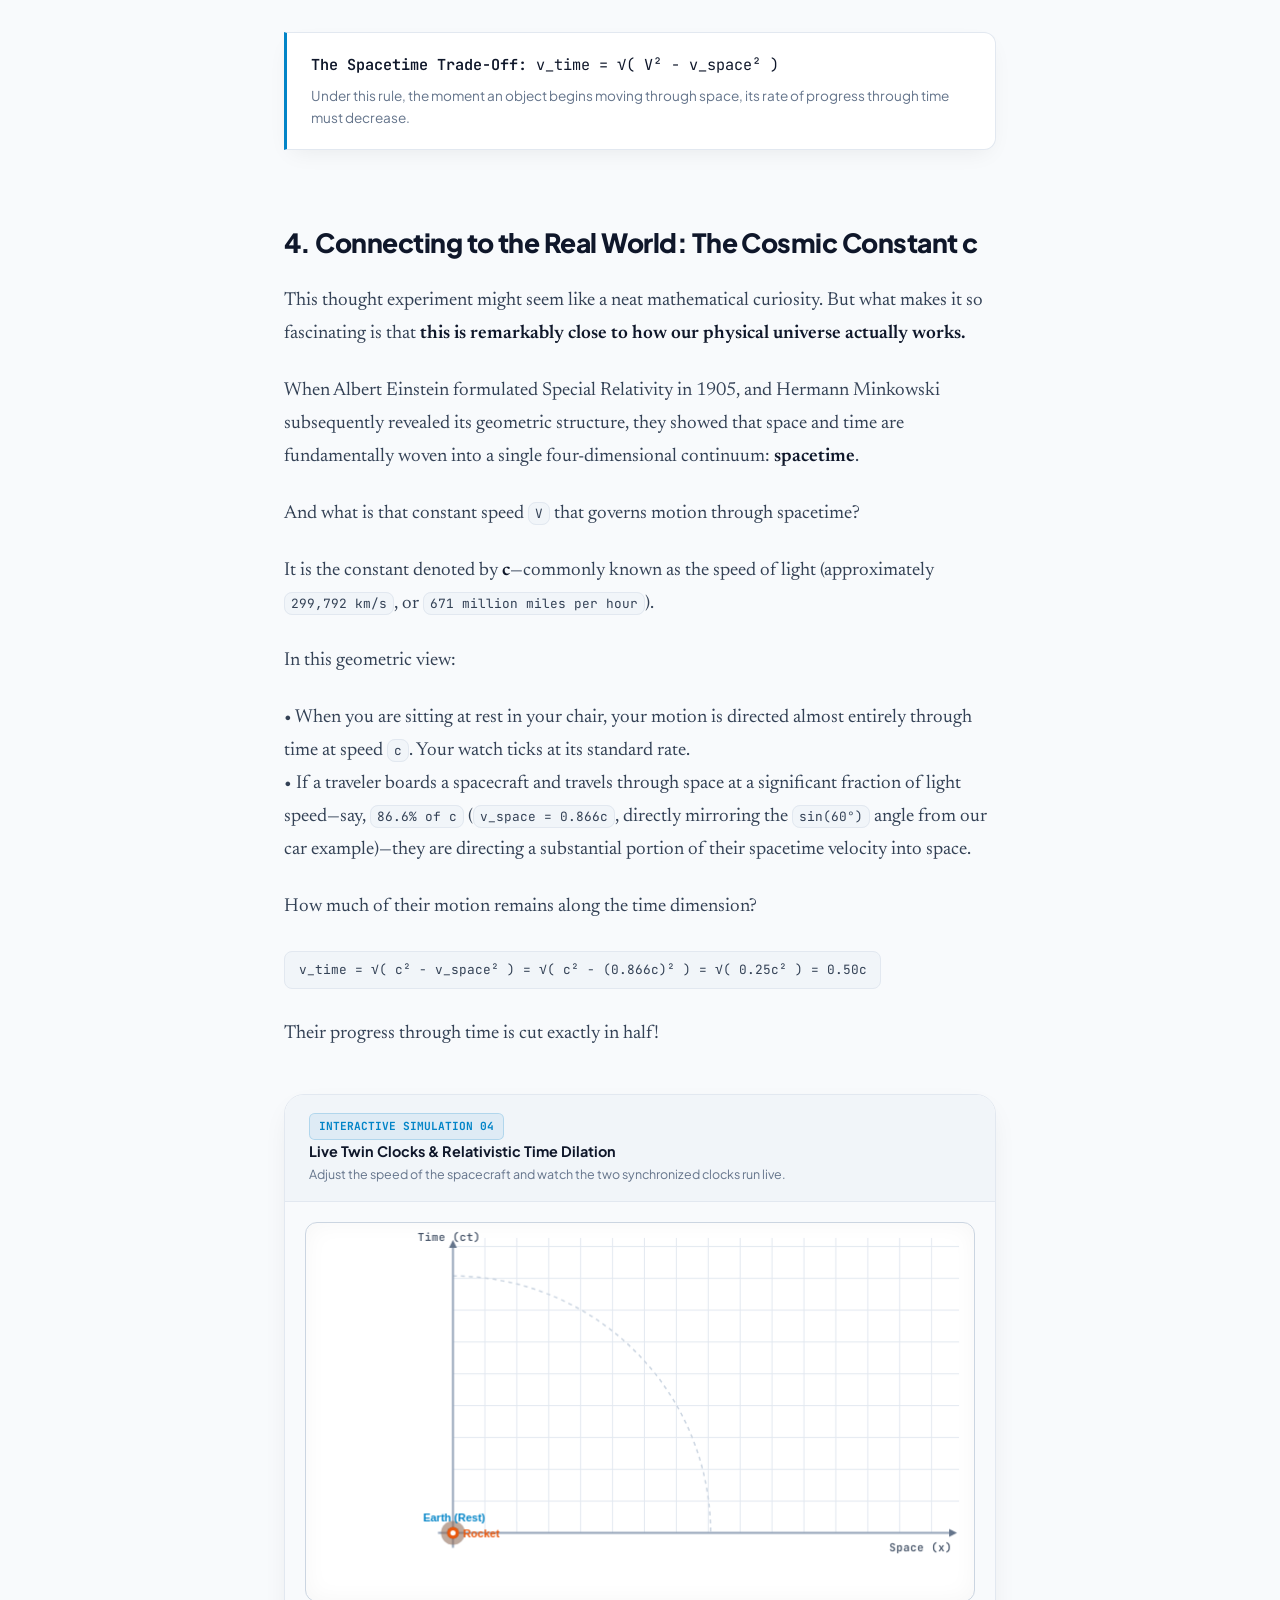
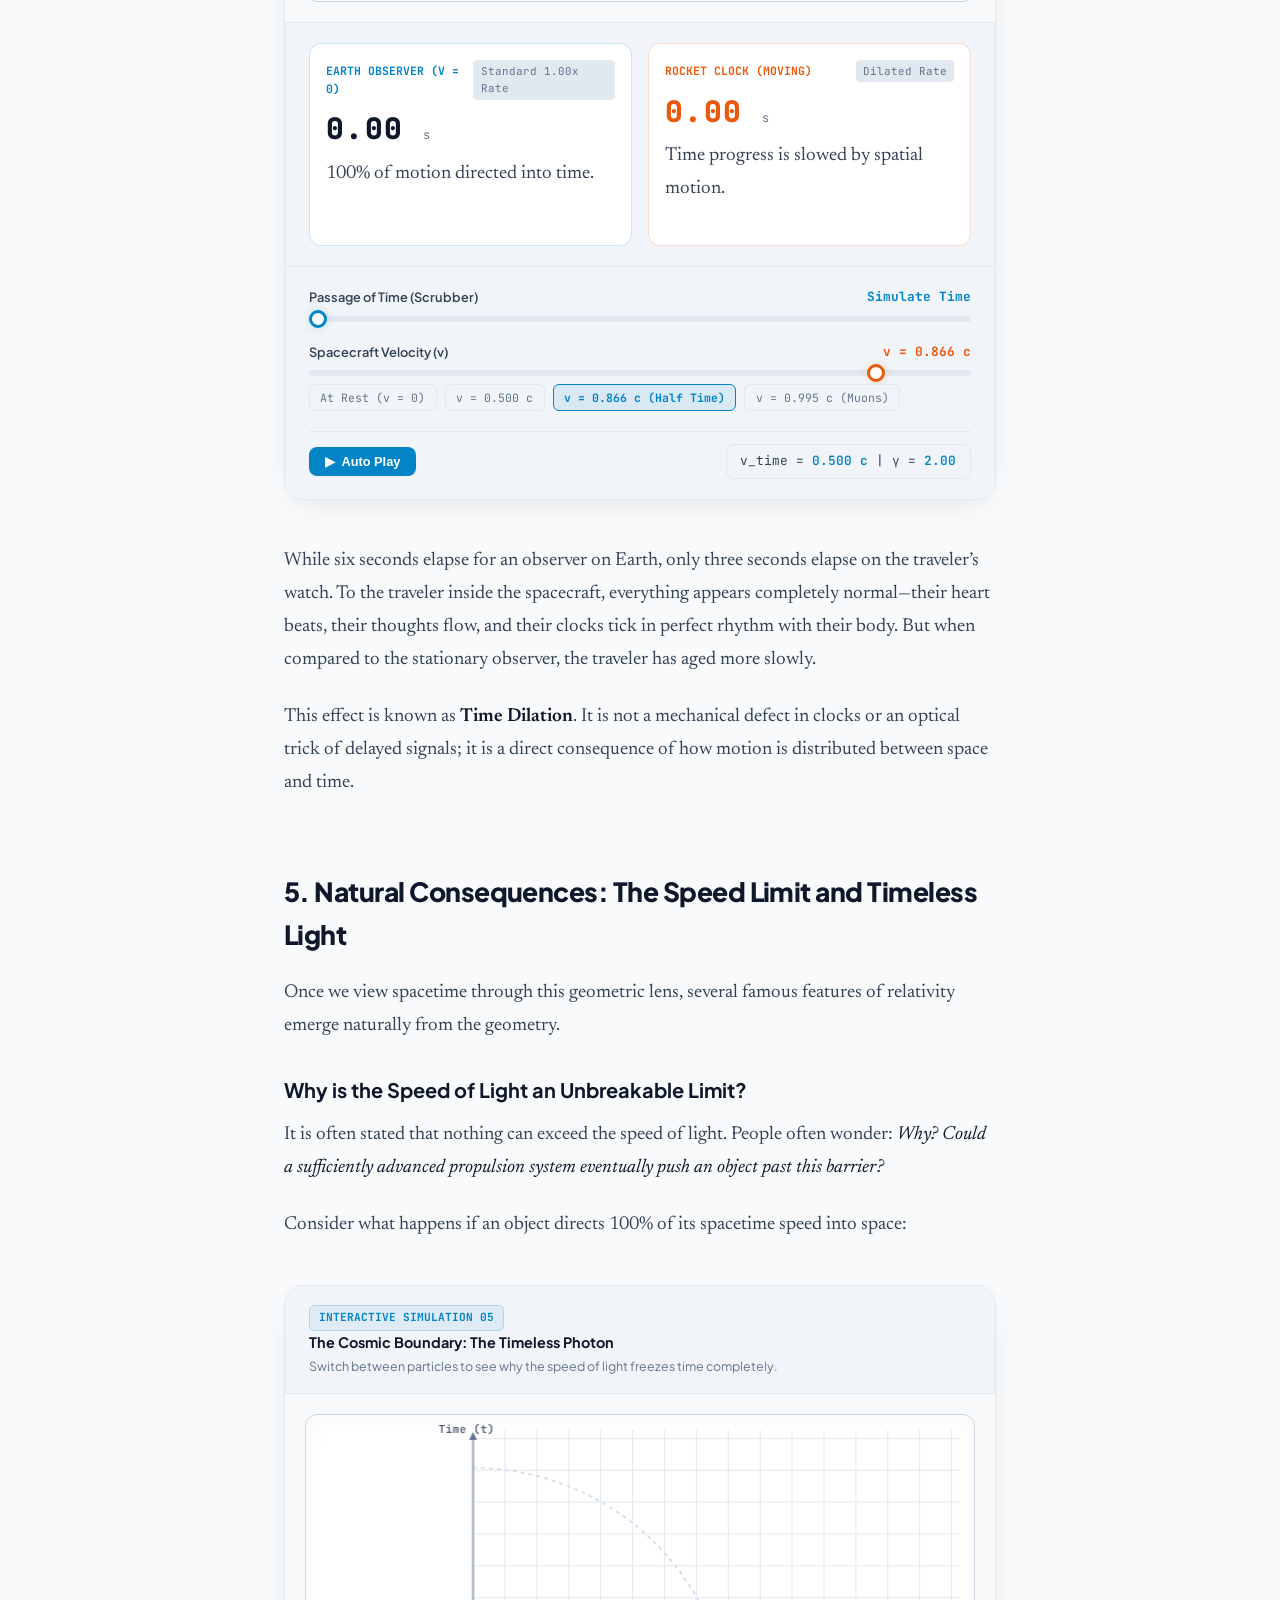
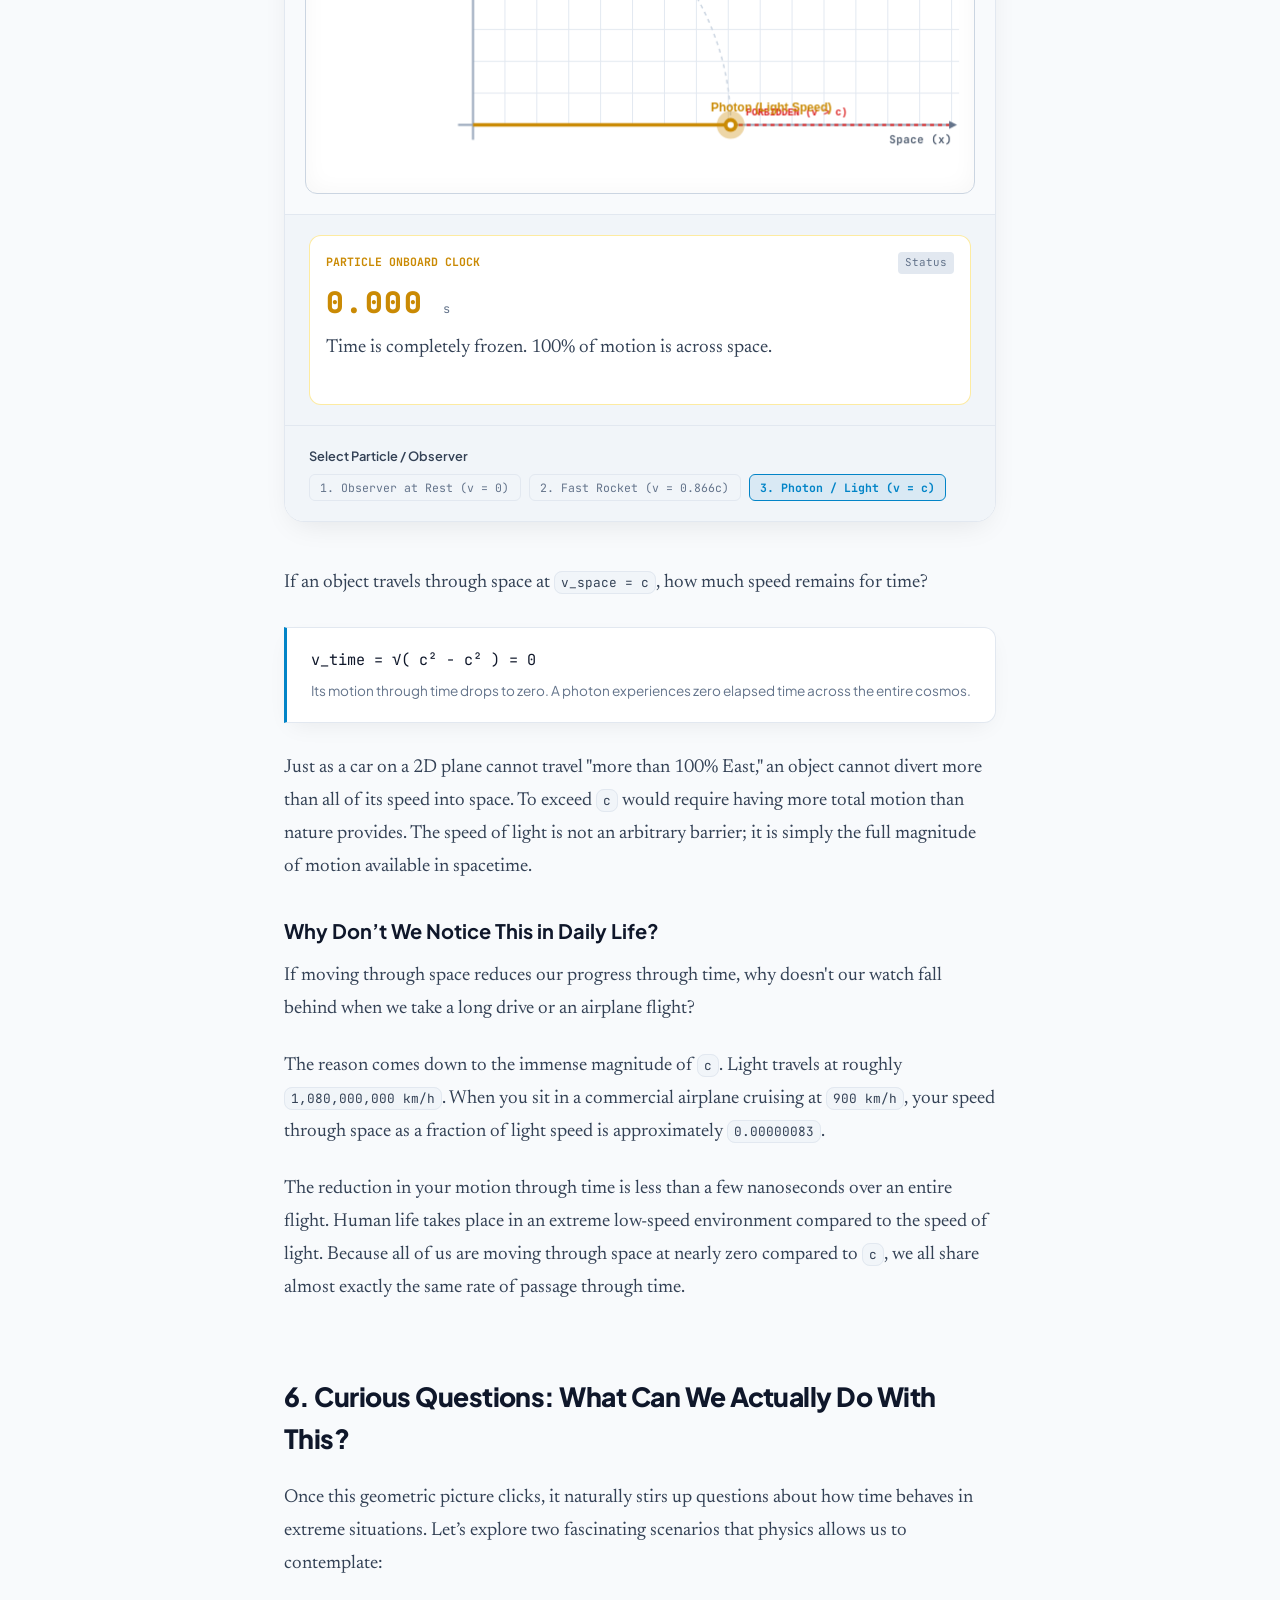
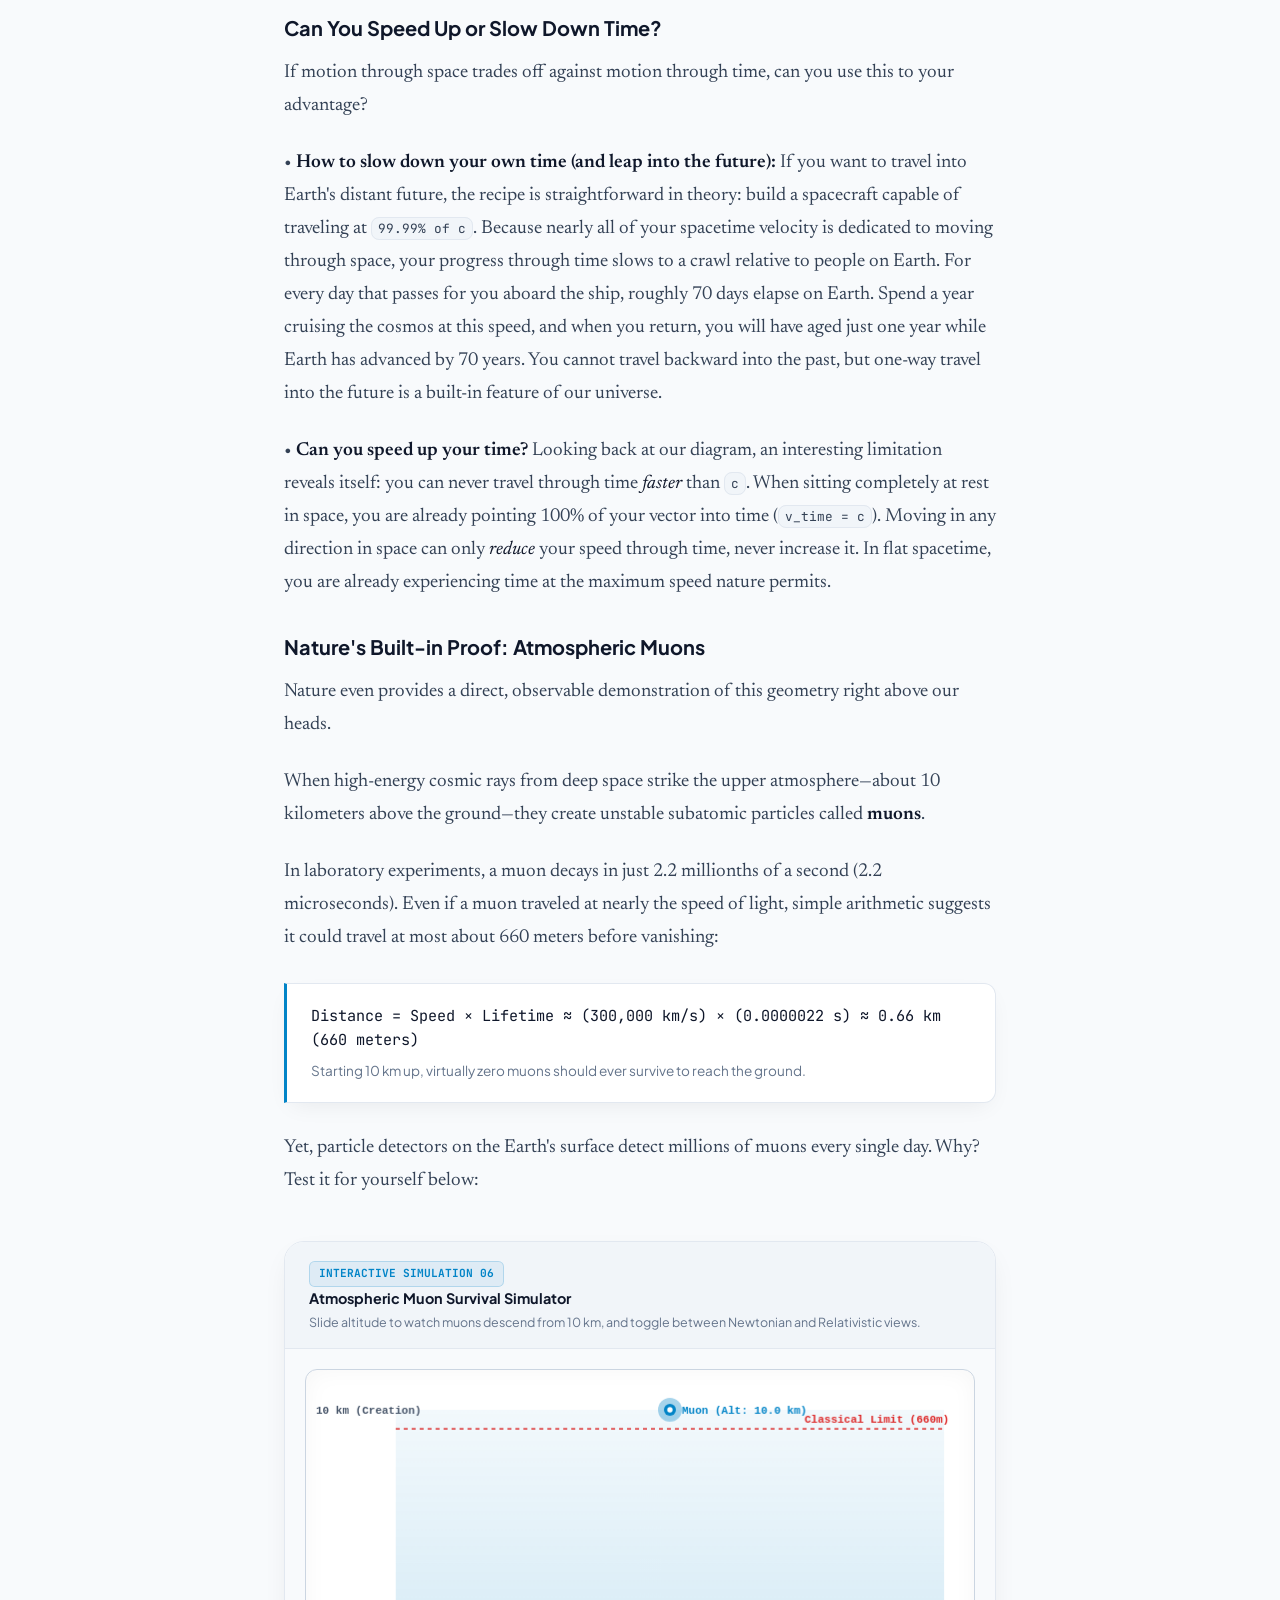
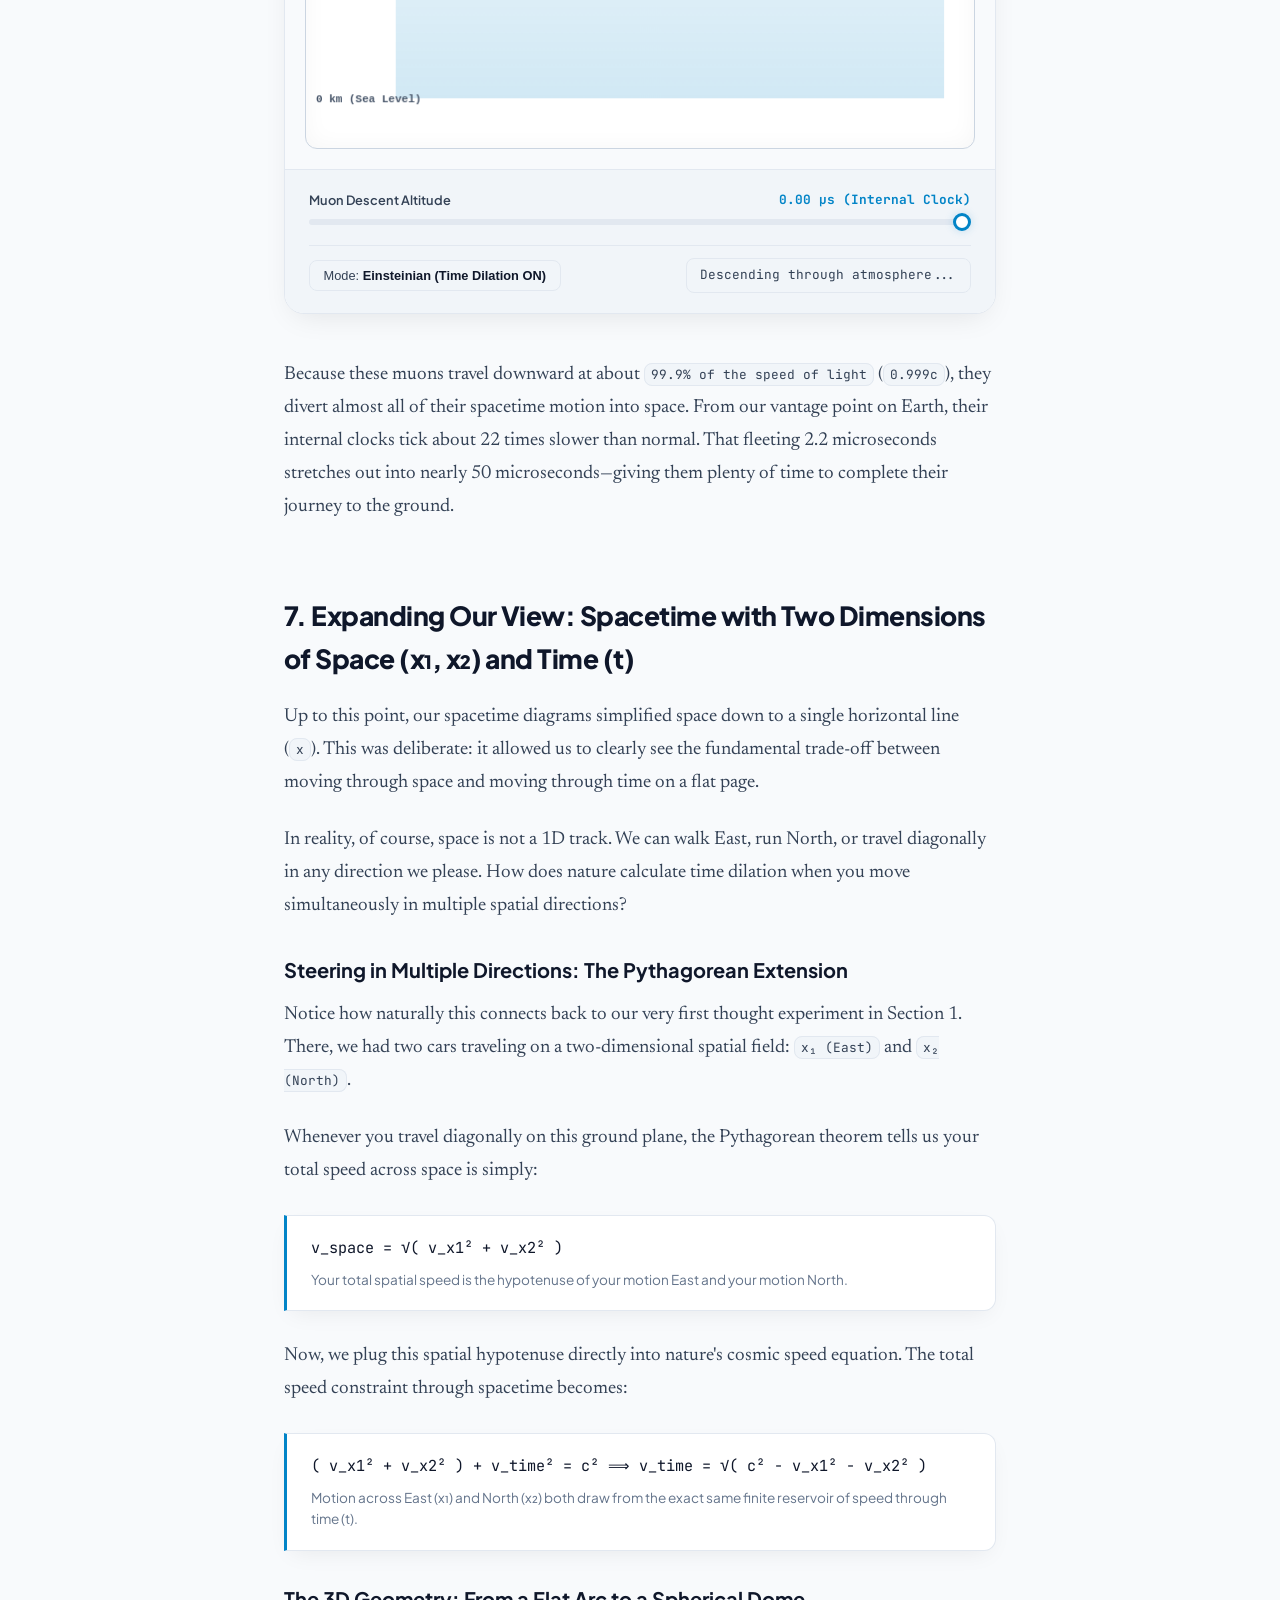
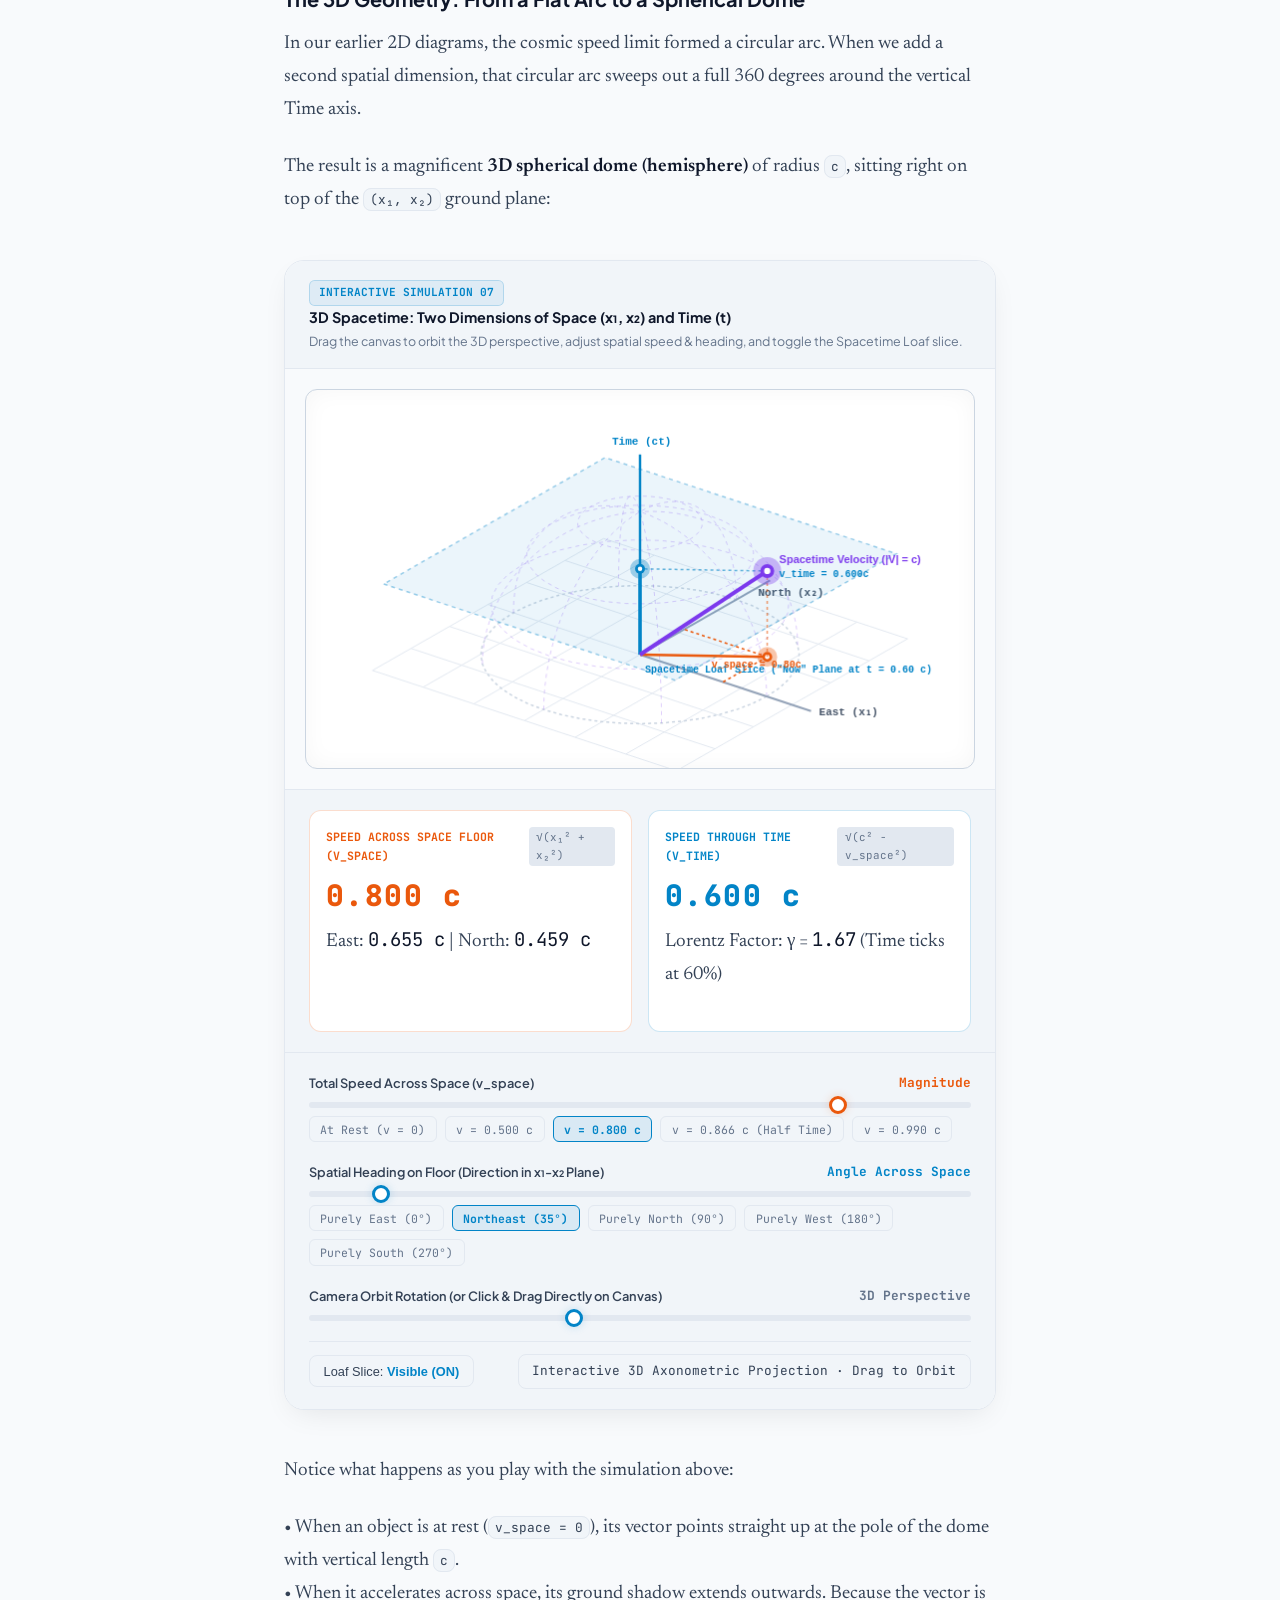
==== commit be5f71e4: "feat: display angle theta arc and vector values (60, 52, 30) directly on Interactive Simulation 01" ====
--- a/posts/01-why-motion-through-space-affects-time/index.html
+++ b/posts/01-why-motion-through-space-affects-time/index.html
@@ -147,6 +147,12 @@
               <span class="control-val amber val-angle">60°</span>
             </div>
             <input type="range" class="range-slider amber slider-angle" min="0" max="90" value="60">
+            <div class="preset-chips">
+              <button class="chip-btn chip-angle" data-angle="0">θ = 0° (North: 60, East: 0)</button>
+              <button class="chip-btn chip-angle" data-angle="30">θ = 30° (North: 52, East: 30)</button>
+              <button class="chip-btn chip-angle active" data-angle="60">θ = 60° (North: 30, East: 52)</button>
+              <button class="chip-btn chip-angle" data-angle="90">θ = 90° (North: 0, East: 60)</button>
+            </div>
           </div>
           <div class="toolbar-bottom">
             <button class="btn-primary btn-play">
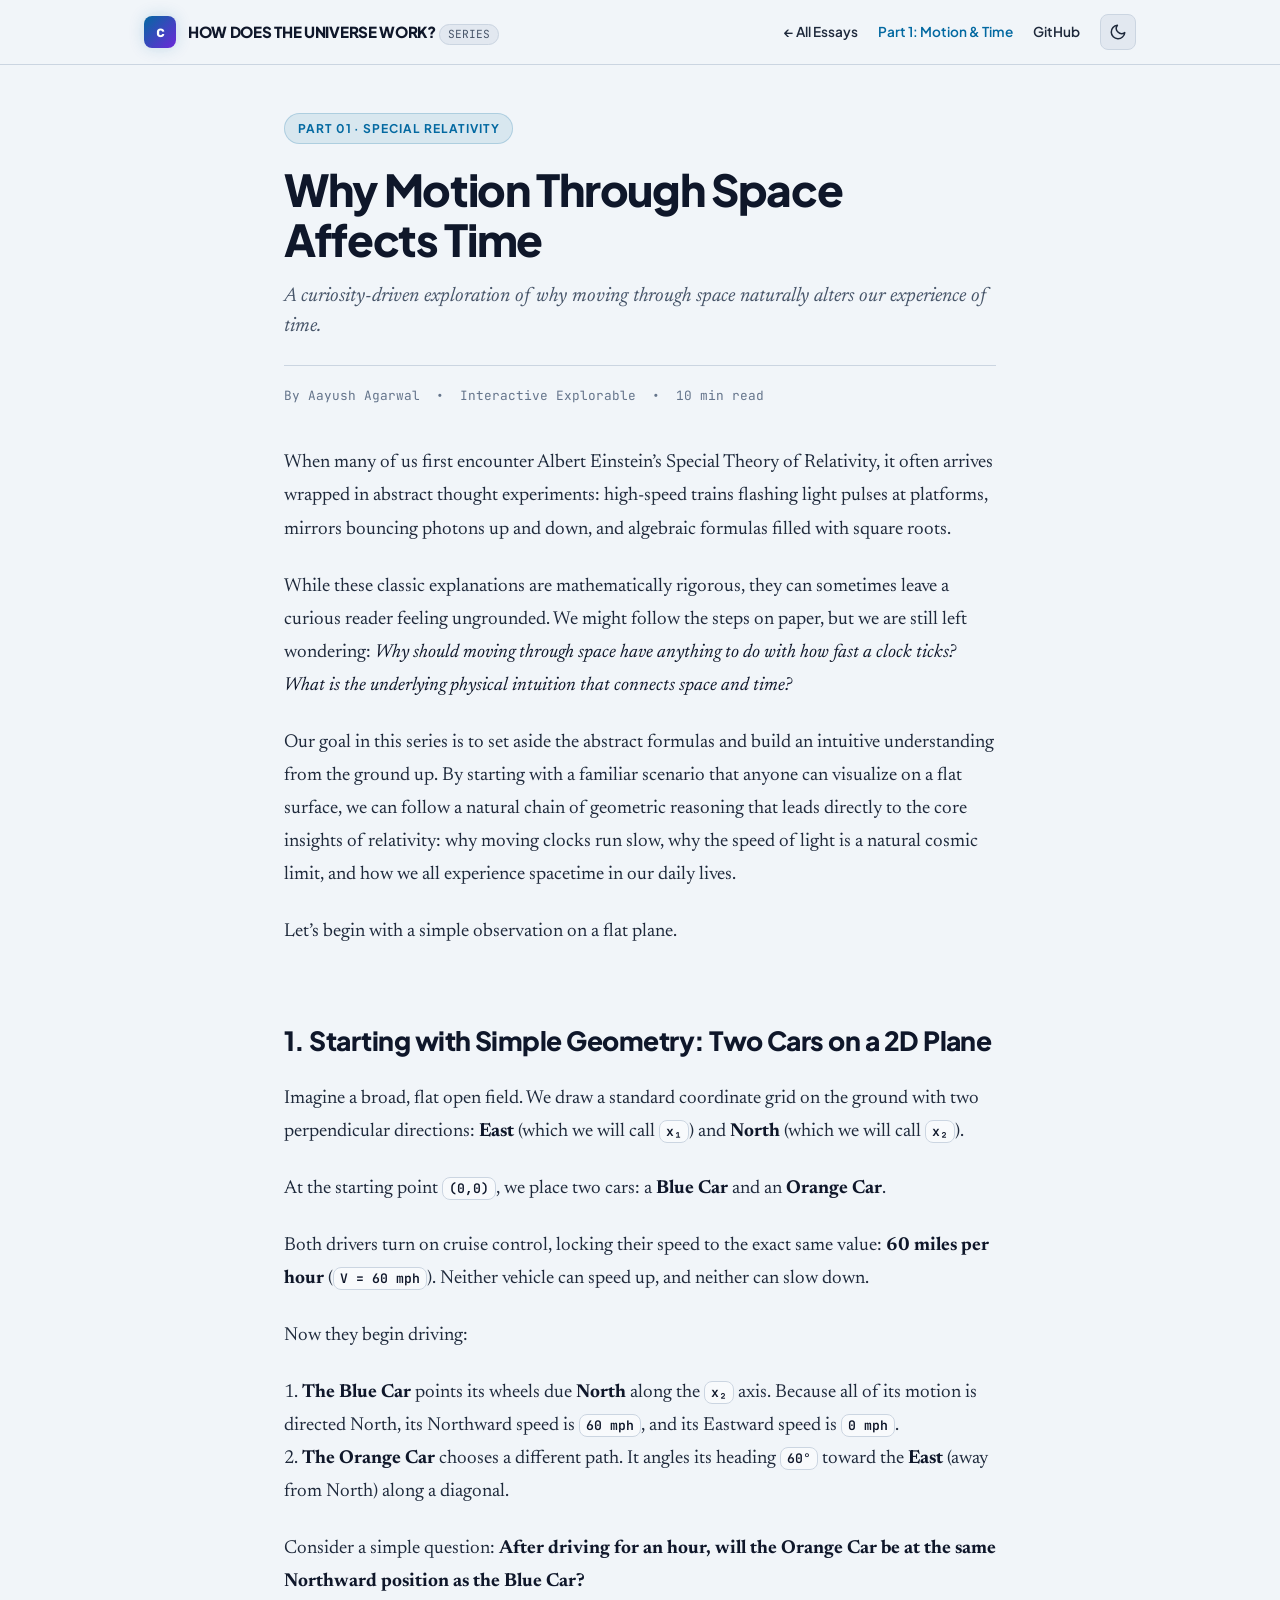
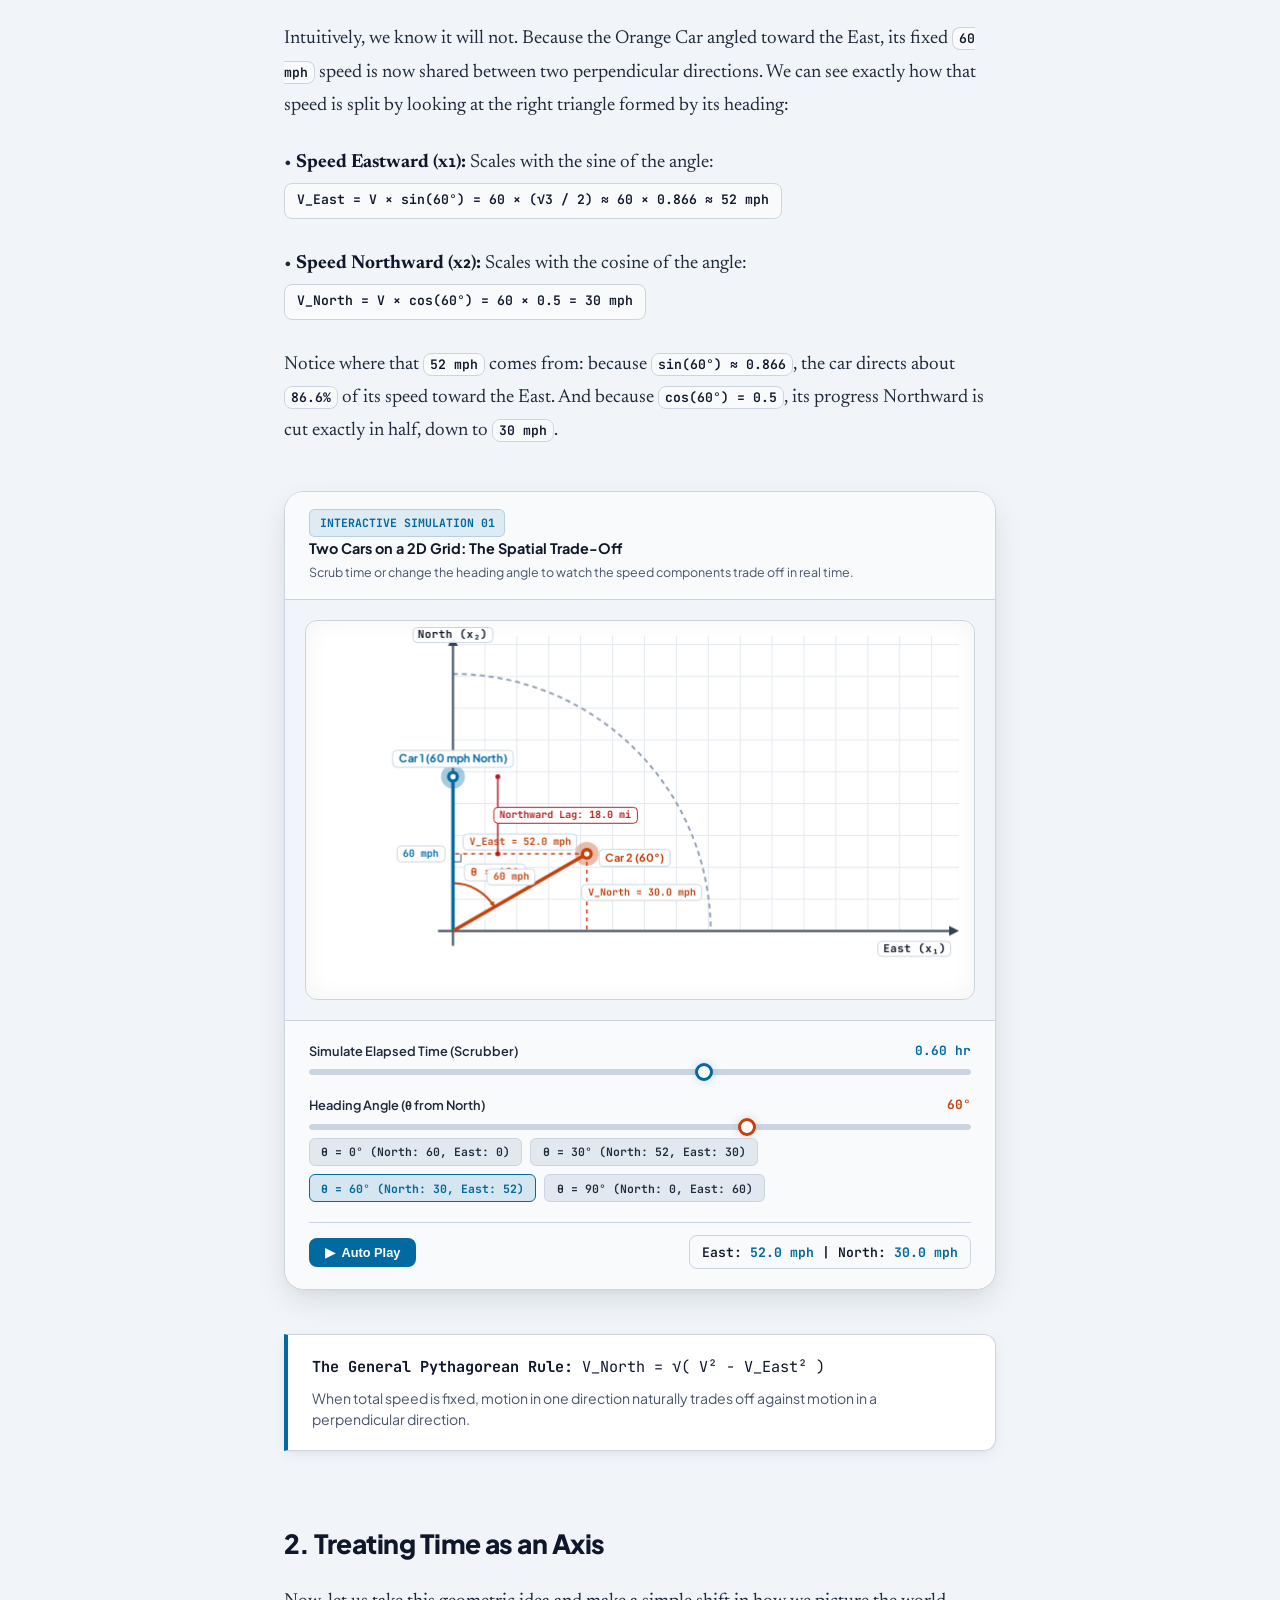
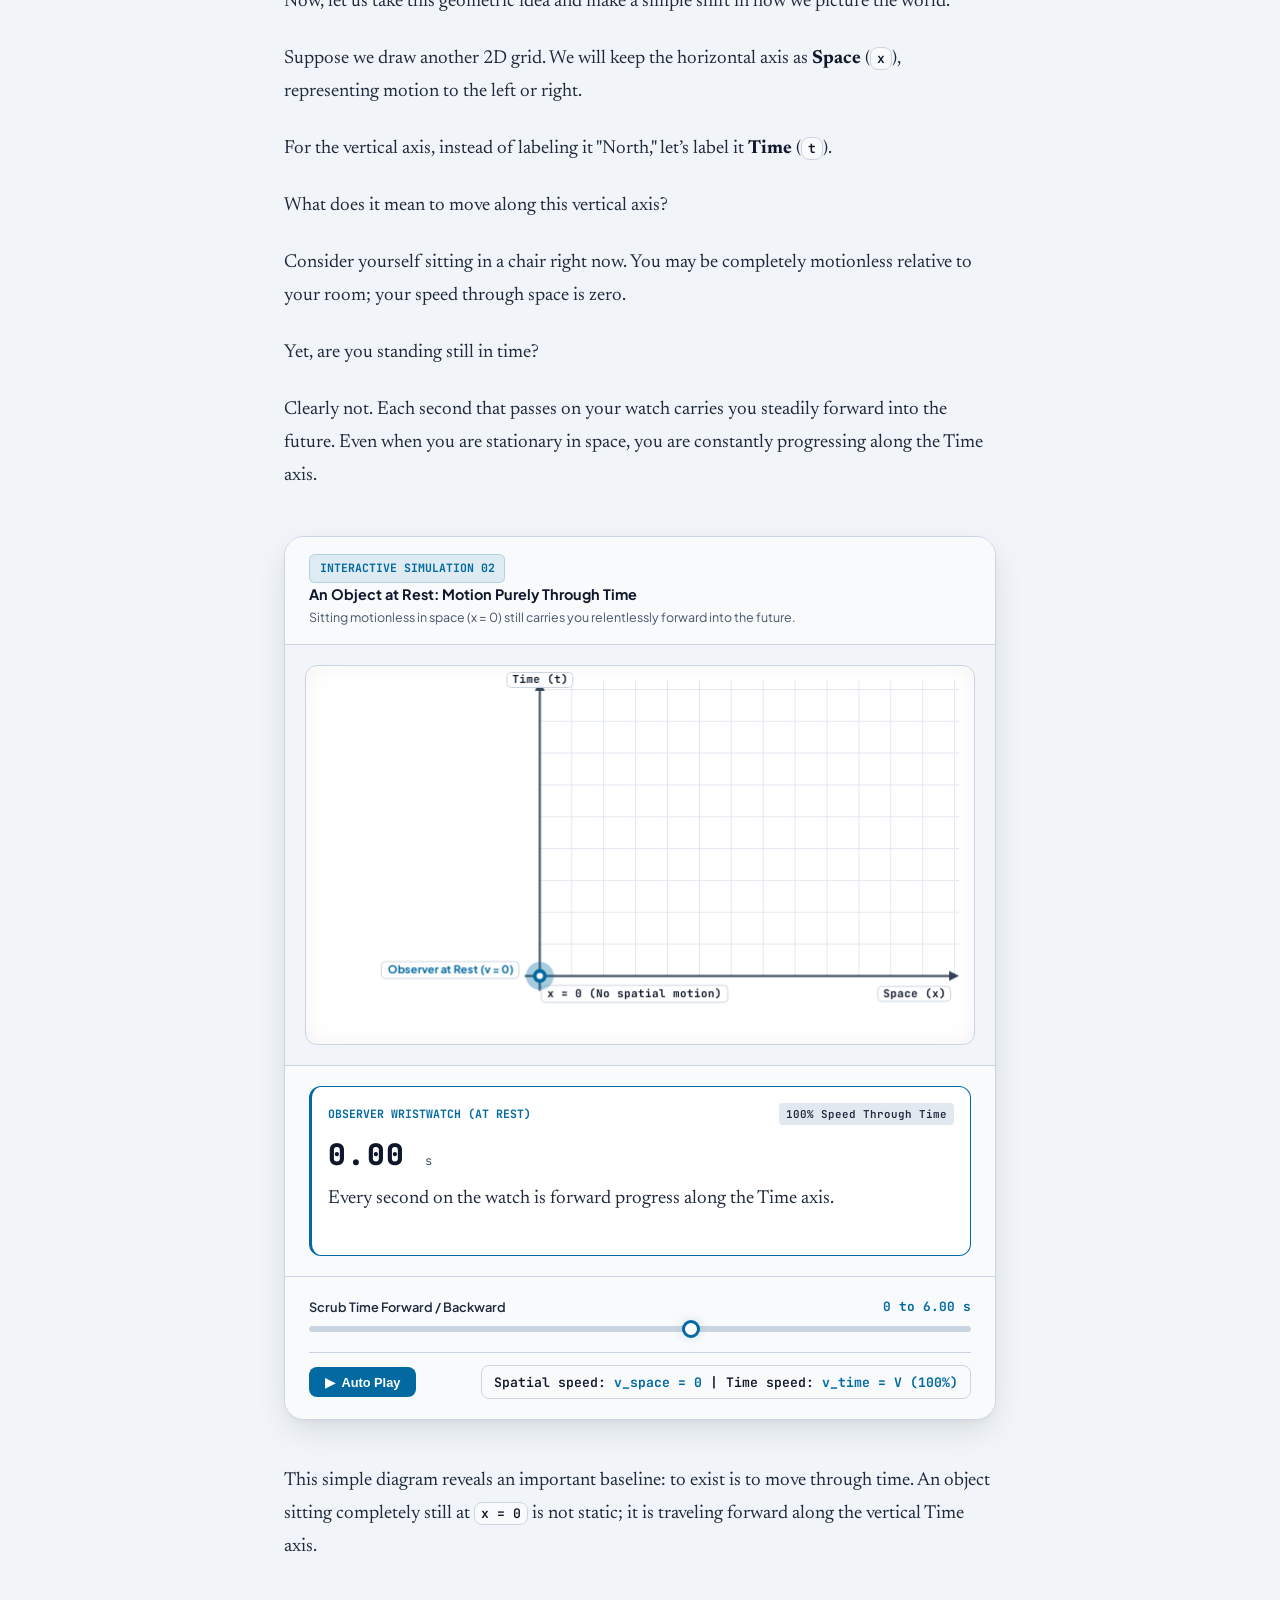
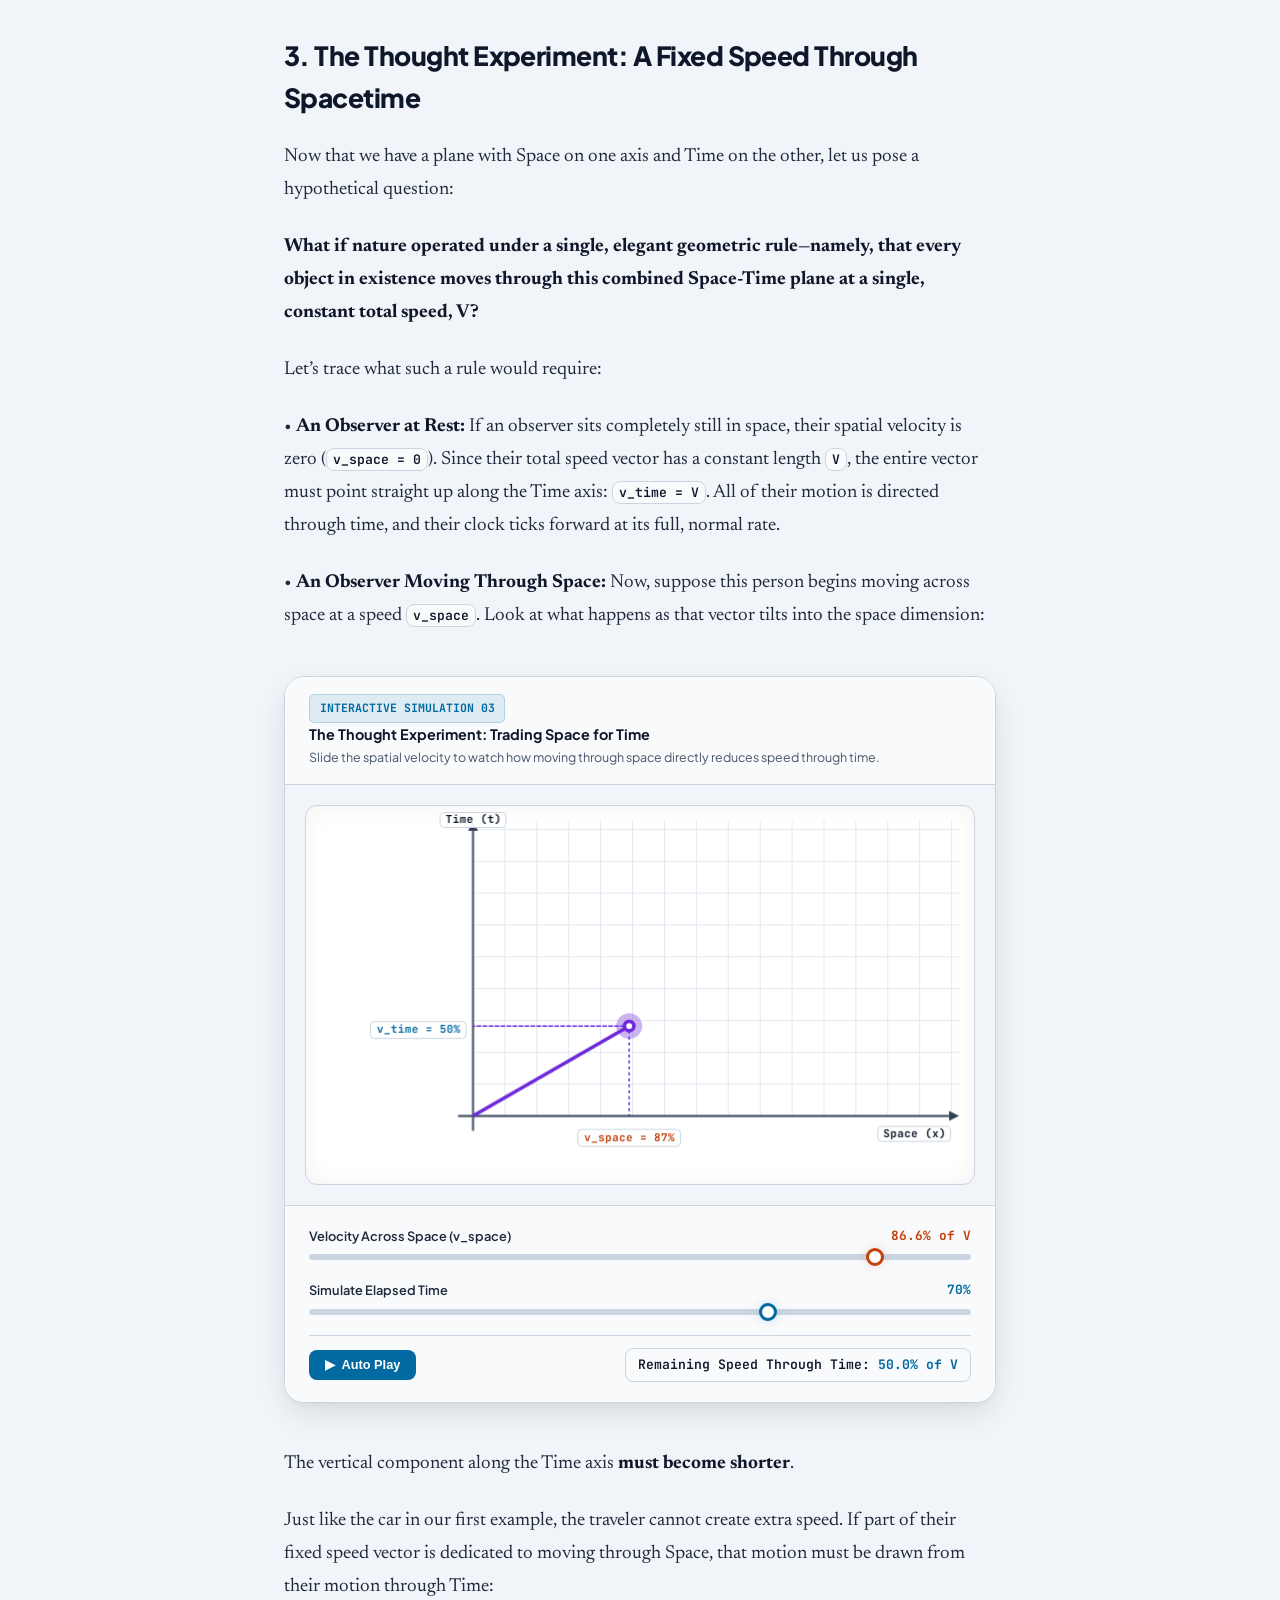
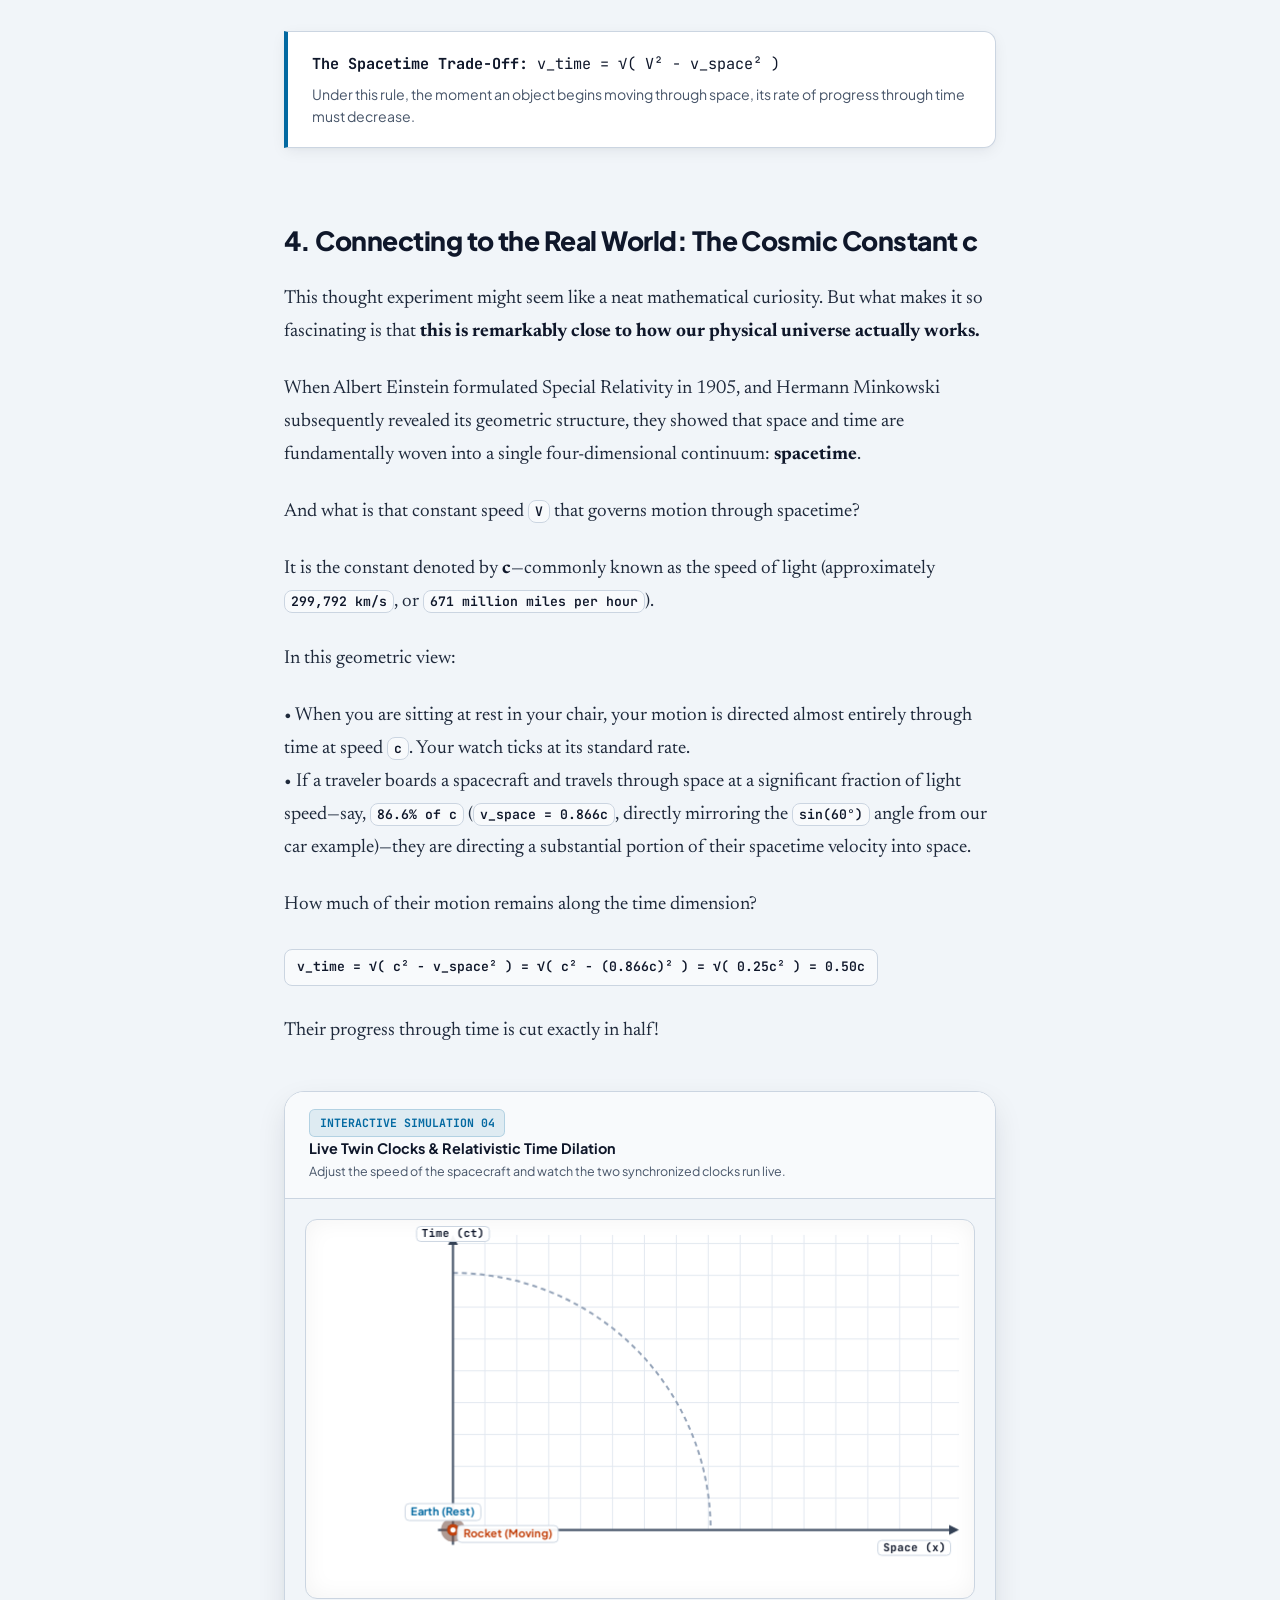
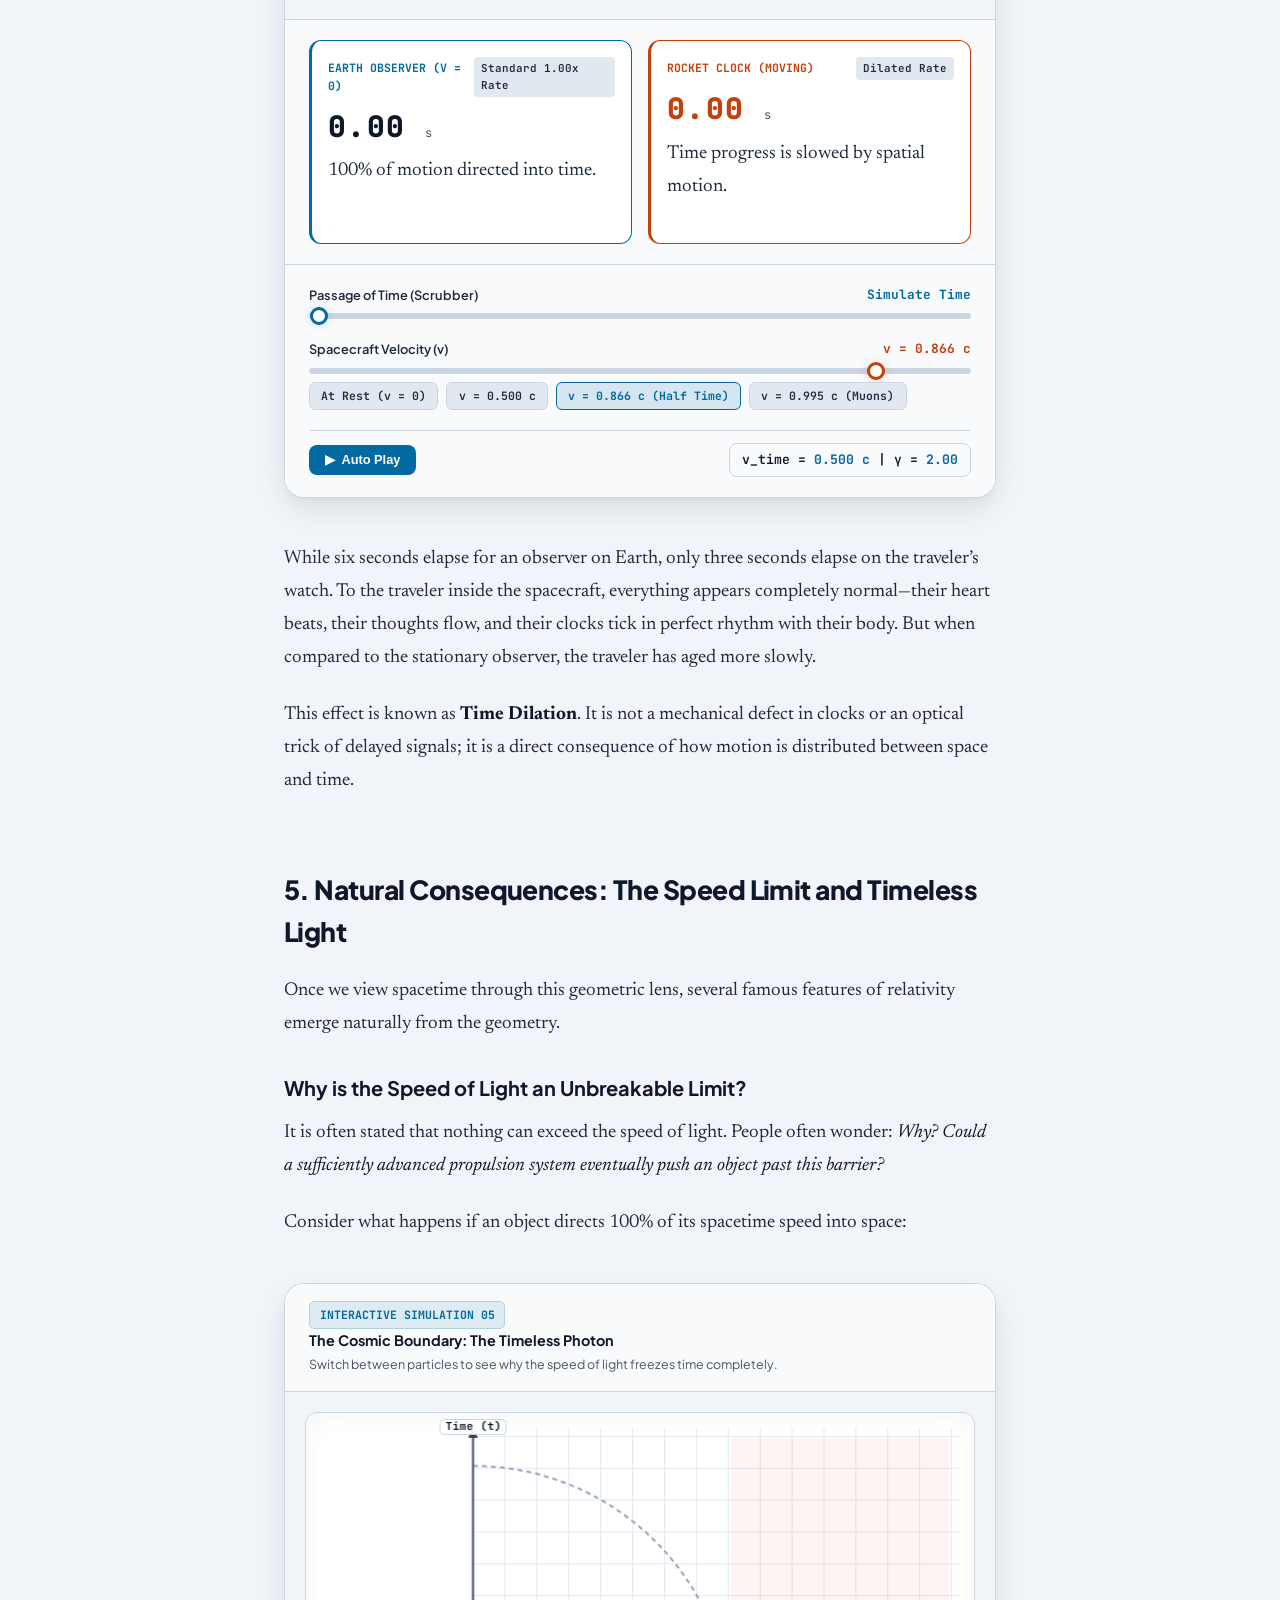
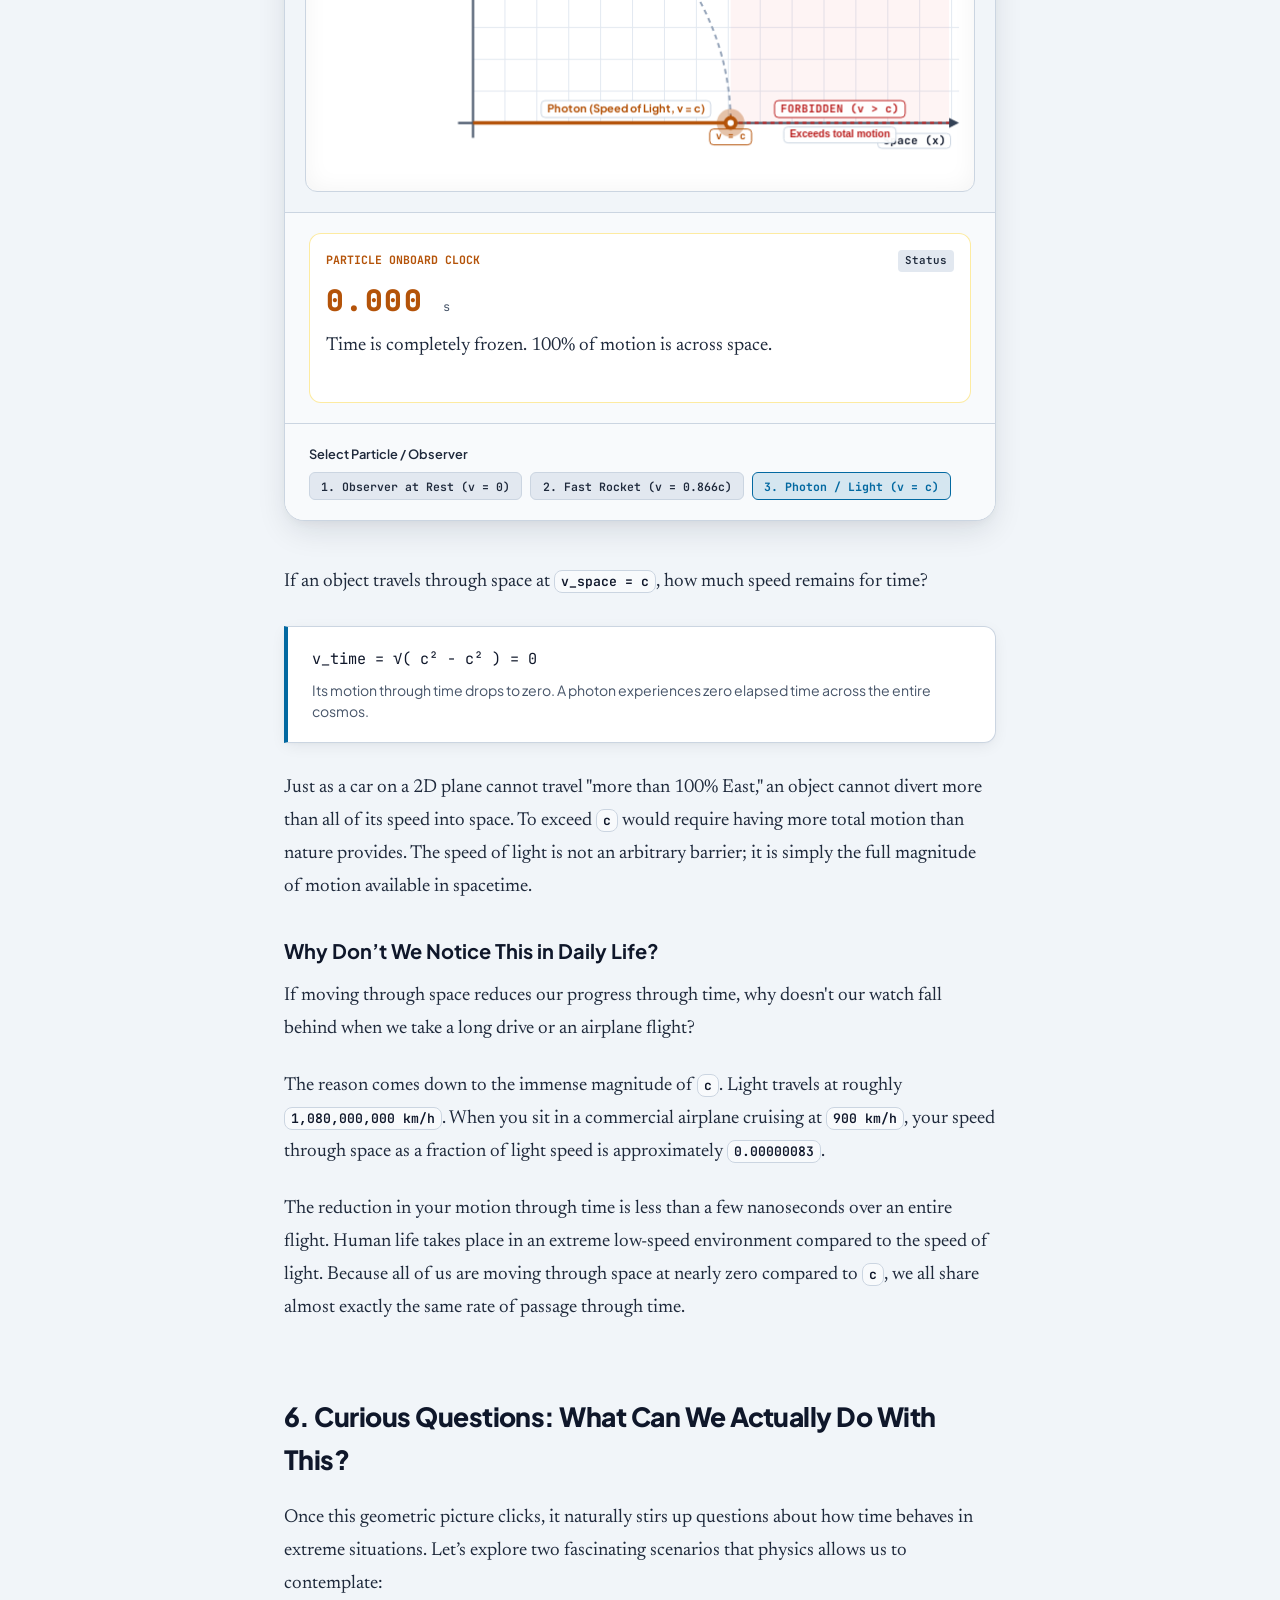
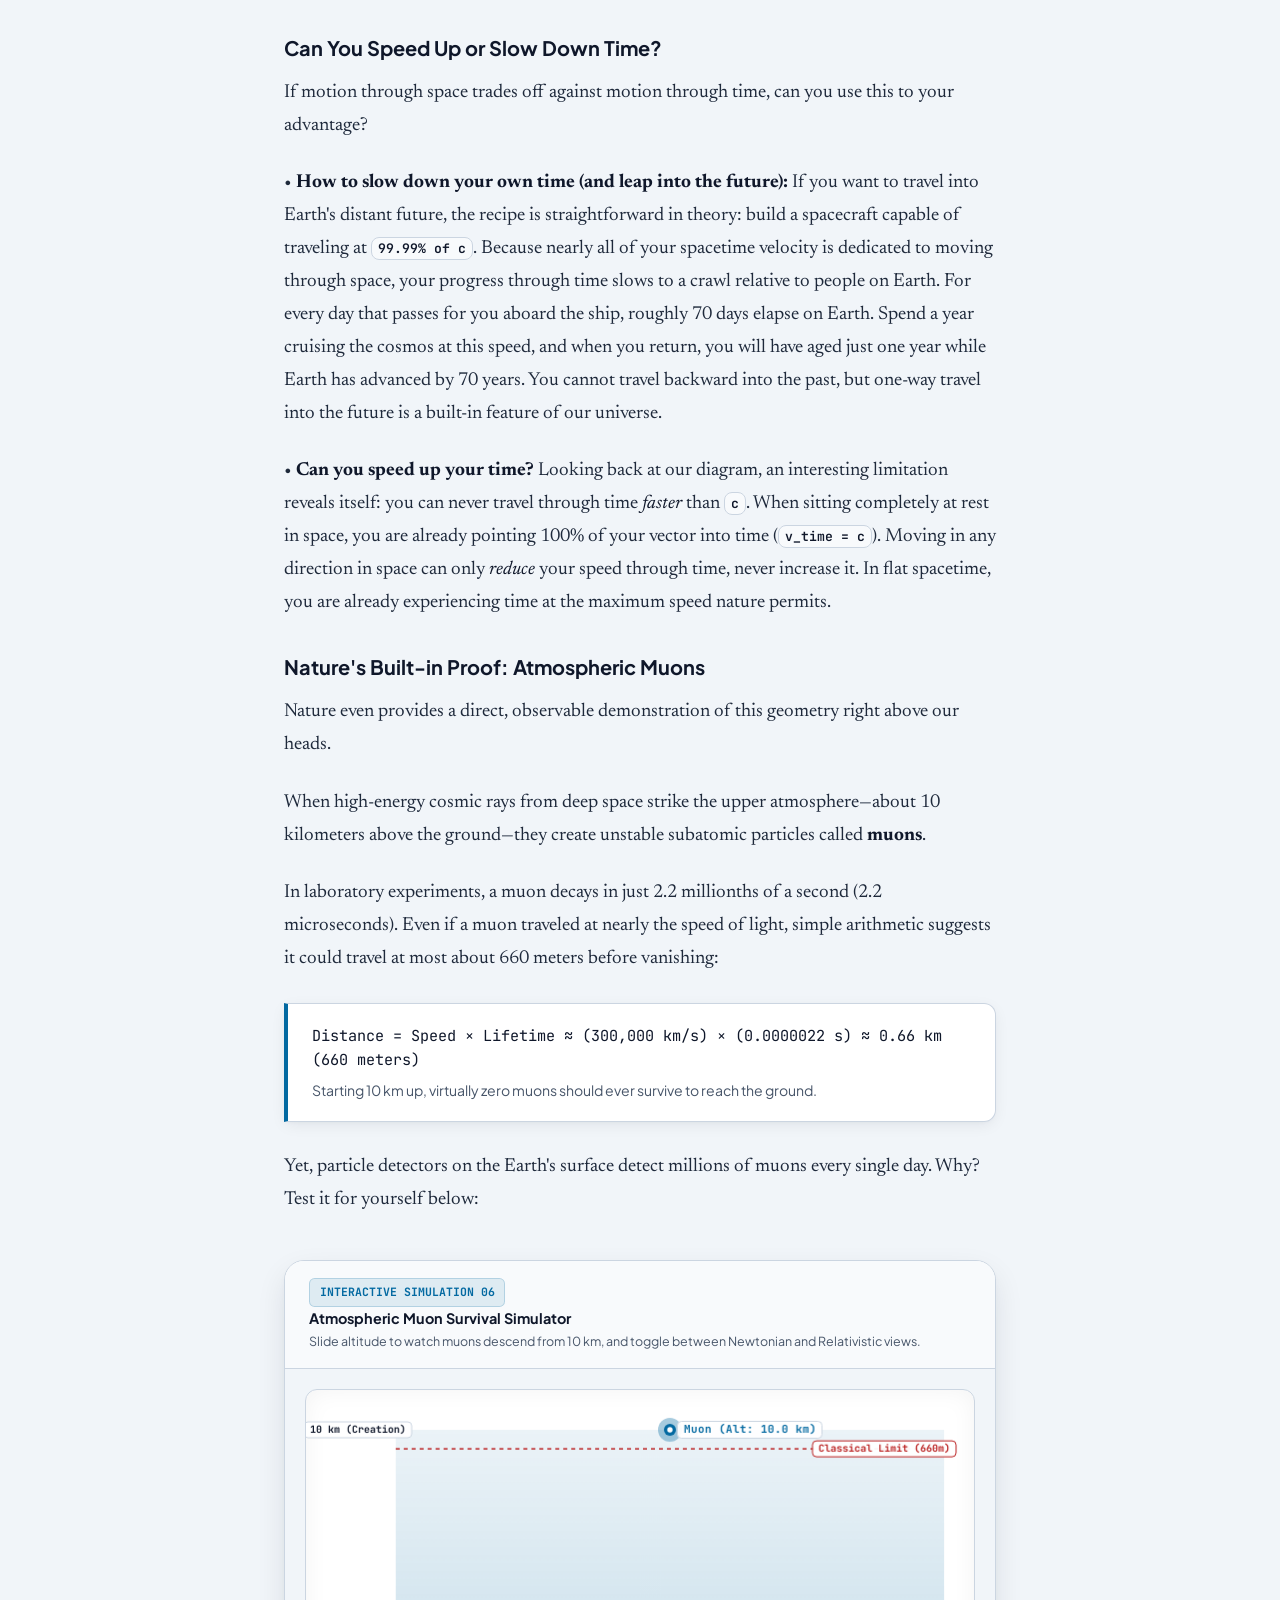
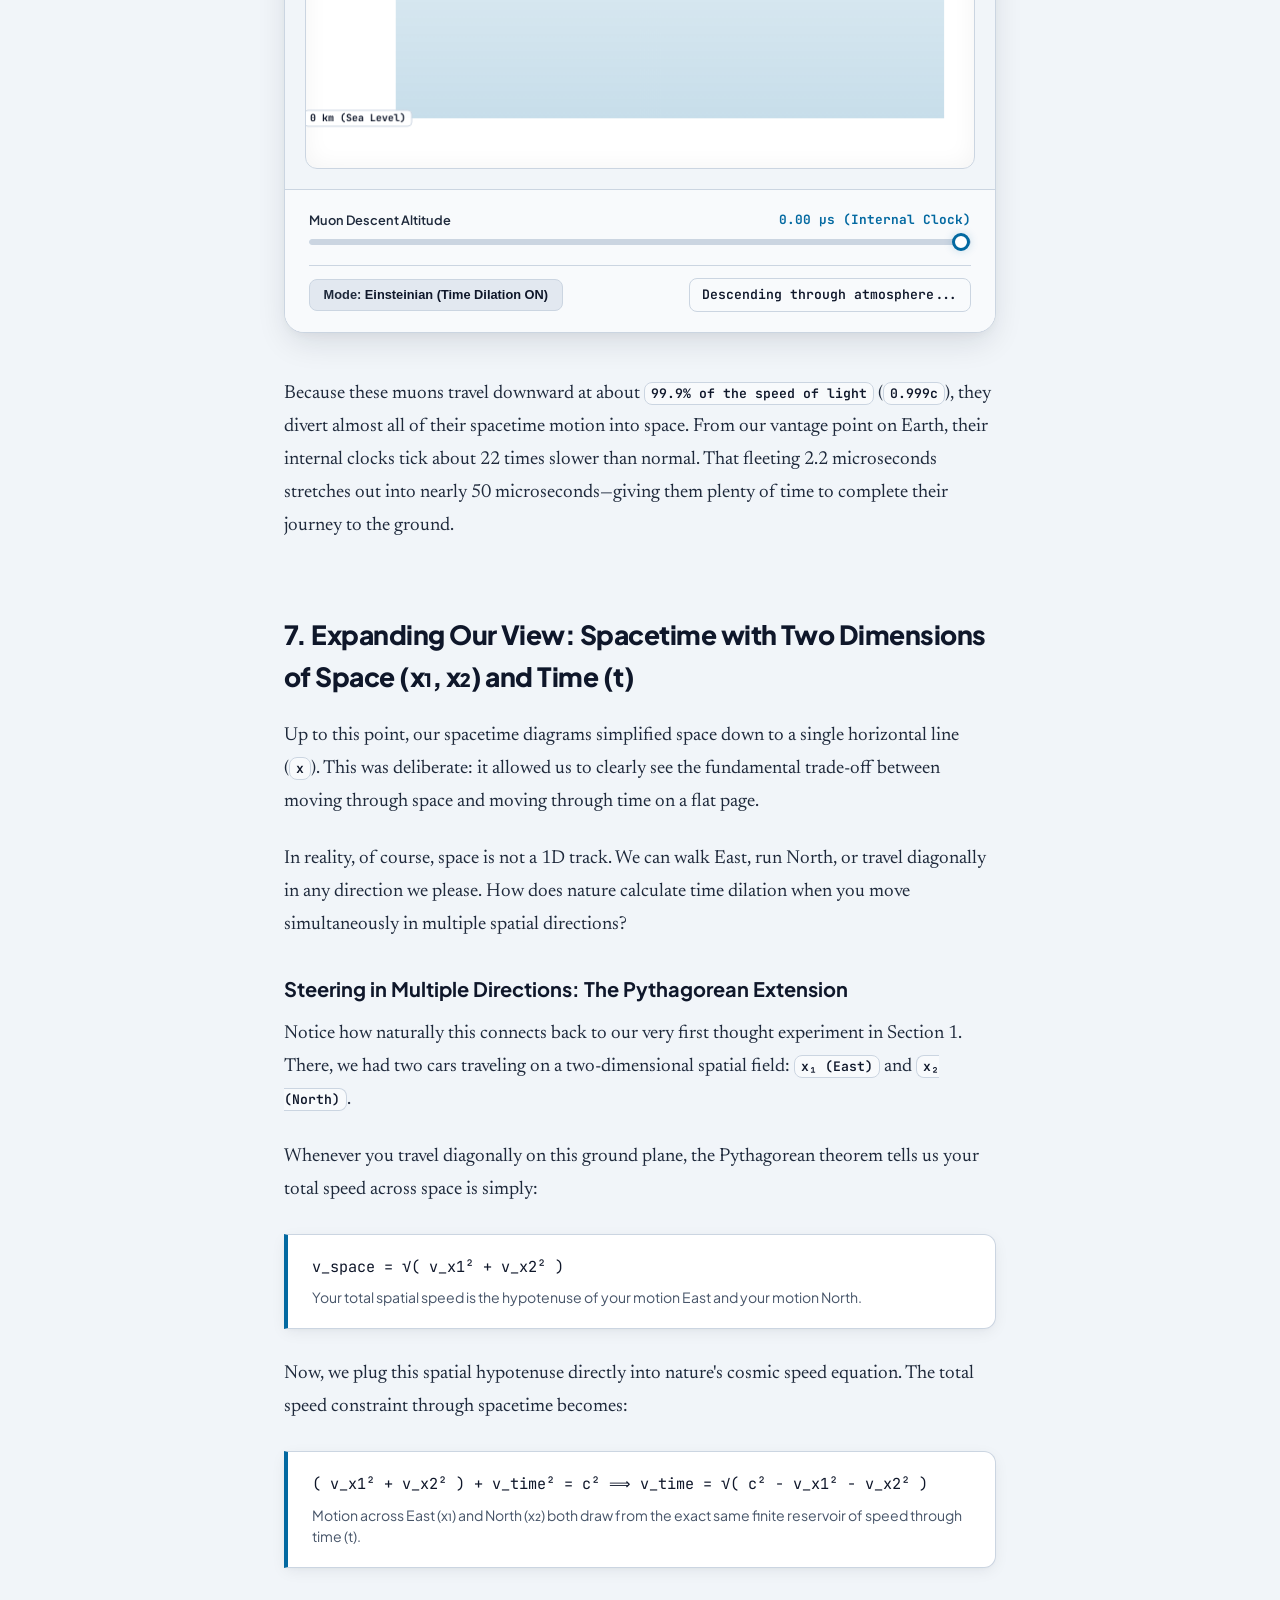
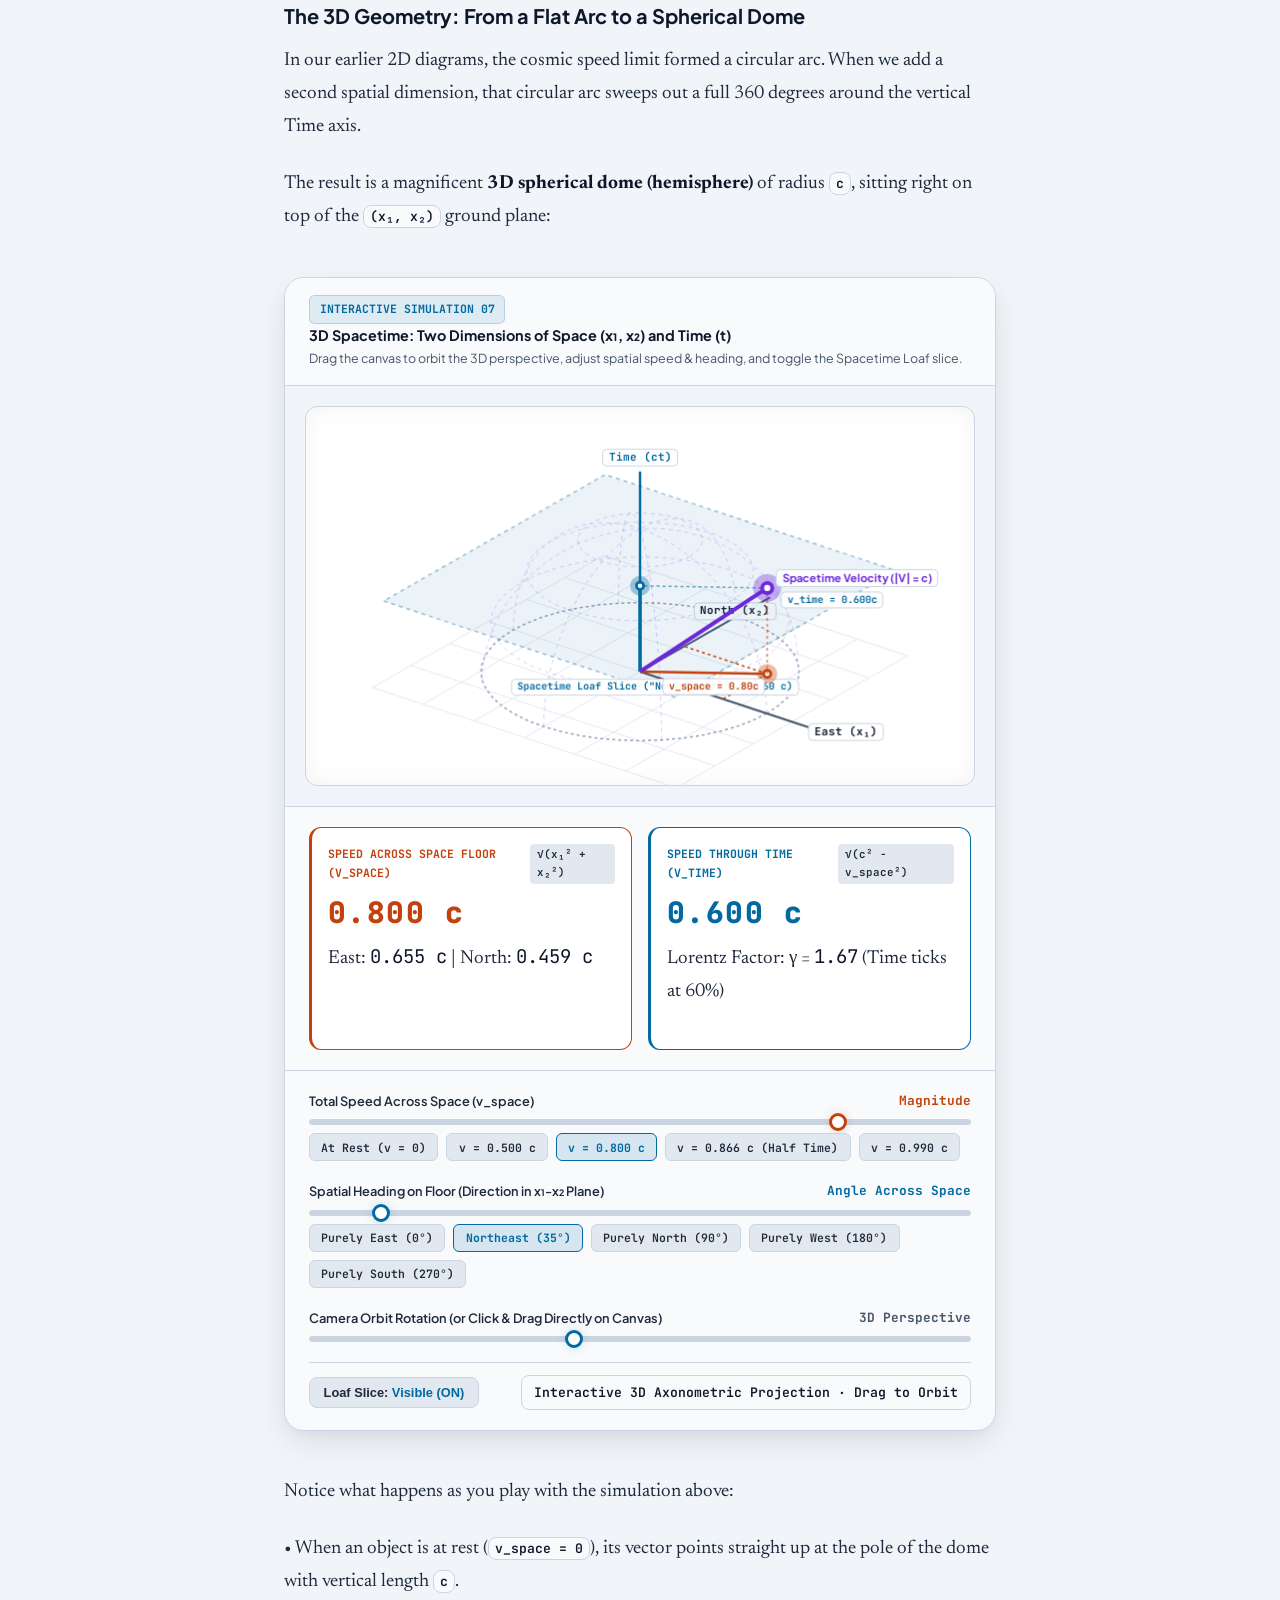
==== commit fd67f5c4: "refactor(sim-03): remove constraint arc, add autoplay, and add AGENTS.md" ====
--- a/posts/01-why-motion-through-space-affects-time/index.html
+++ b/posts/01-why-motion-through-space-affects-time/index.html
@@ -263,7 +263,7 @@
           <div>
             <span class="artifact-badge">Interactive Simulation 03</span>
             <div class="artifact-title">The Thought Experiment: Trading Space for Time</div>
-            <div class="artifact-desc">Slide the spatial velocity to watch the vector rotate along the fixed constraint arc.</div>
+            <div class="artifact-desc">Slide the spatial velocity to watch how moving through space directly reduces speed through time.</div>
           </div>
         </div>
         <div class="canvas-viewport">
@@ -280,11 +280,14 @@
           <div class="control-item">
             <div class="control-header">
               <span>Simulate Elapsed Time</span>
-              <span class="control-val cyan">Scrub Vector</span>
+              <span class="control-val cyan val-time">70%</span>
             </div>
             <input type="range" class="range-slider slider-time" min="0" max="1000" value="700">
           </div>
           <div class="toolbar-bottom">
+            <button class="btn-primary btn-play">
+              <span>▶</span><span>Auto Play</span>
+            </button>
             <div class="math-badge">
               Remaining Speed Through Time: <strong class="readout-vt">50.0% of V</strong>
             </div>
--- a/css/style.css
+++ b/css/style.css
@@ -10,49 +10,49 @@
   color-scheme: light;
 
   /* Surface & Background Hierarchy */
-  --bg-space: #f8fafc;              /* Slate-50 background */
-  --bg-card: #ffffff;               /* Crisp white card surface */
-  --bg-card-subtle: #f1f5f9;        /* Slate-100 container / header */
+  --bg-space: #f1f5f9;              /* Crisp slate-100 background for card pop */
+  --bg-card: #ffffff;               /* Pure white card surface */
+  --bg-card-subtle: #f8fafc;        /* Slate-50 container / header */
   --bg-surface-elevated: #e2e8f0;   /* Slate-200 badge / controls */
 
   /* Borders */
-  --border-subtle: #e2e8f0;         /* Clean slate-200 dividers */
-  --border-medium: #cbd5e1;         /* Slate-300 on hover */
-  --border-active: #0284c7;         /* Sky-600 */
+  --border-subtle: #cbd5e1;         /* Defined slate-300 dividers */
+  --border-medium: #94a3b8;         /* Slate-400 on hover / active */
+  --border-active: #0369a1;         /* Deep Sky-700 */
 
   /* Typography Colors */
   --text-primary: #0f172a;          /* Slate-900: sharp headings */
-  --text-secondary: #334155;        /* Slate-700: body text */
-  --text-prose: #334155;            /* Rich legible serif prose */
+  --text-secondary: #1e293b;        /* Slate-800: high-contrast body */
+  --text-prose: #1e293b;            /* Rich legible serif prose */
   --text-emphasis: #0f172a;         /* High-contrast emphasis */
-  --text-muted: #64748b;            /* Slate-500 descriptions */
-  --text-faint: #94a3b8;            /* Slate-400 footnotes & meta */
+  --text-muted: #475569;            /* Slate-600: 5.9:1 contrast */
+  --text-faint: #64748b;            /* Slate-500: 4.6:1 contrast */
 
   /* Physics Semantic Palette (High-Contrast for Light Theme) */
-  --color-time: #0284c7;            /* Deep Sky-600: Time / Earth / Rest */
-  --color-time-glow: rgba(2, 132, 199, 0.2);
-  --color-space: #ea580c;           /* Deep Radiant Orange-600: Space / Motion */
-  --color-space-glow: rgba(234, 88, 12, 0.2);
-  --color-invariant: #7c3aed;       /* Deep Violet-600: Total Speed Arc (c) */
-  --color-photon: #ca8a04;          /* Amber-600: Light / Bound */
-  --color-emerald: #059669;         /* Emerald-600: Verified / Sync */
-  --color-danger: #dc2626;          /* Red-600: Lag / Forbidden */
+  --color-time: #0369a1;            /* Deep Sky-700: Time / Earth / Rest (5.6:1) */
+  --color-time-glow: rgba(3, 105, 161, 0.2);
+  --color-space: #c2410c;           /* Deep Radiant Orange-700: Space / Motion (5.1:1) */
+  --color-space-glow: rgba(194, 65, 12, 0.2);
+  --color-invariant: #6d28d9;       /* Deep Violet-700: Total Speed Arc c (7.9:1) */
+  --color-photon: #b45309;          /* Deep Amber-700: Light / Bound (4.6:1) */
+  --color-emerald: #047857;         /* Emerald-700: Verified / Sync (6.2:1) */
+  --color-danger: #b91c1c;          /* Red-700: Lag / Forbidden (6.8:1) */
 
   /* Chrome & Structural Variables */
-  --nav-bg: rgba(248, 250, 252, 0.88);
-  --bg-canvas-outer: #f8fafc;
+  --nav-bg: rgba(241, 245, 249, 0.92);
+  --bg-canvas-outer: #f1f5f9;
   --bg-canvas: #ffffff;
   --border-canvas: #cbd5e1;
-  --shadow-canvas: inset 0 0 24px rgba(0, 0, 0, 0.04);
-  --slider-track: #e2e8f0;
-  --chip-bg: #f1f5f9;
-  --chip-hover: #e2e8f0;
-  --btn-secondary-bg: #f1f5f9;
-  --btn-secondary-hover: #e2e8f0;
-  --math-badge-bg: #f1f5f9;
-  --bg-footer: #f1f5f9;
-  --shadow-artifact: 0 10px 30px -10px rgba(0, 0, 0, 0.1);
-  --shadow-card: 0 8px 24px -8px rgba(0, 0, 0, 0.08);
+  --shadow-canvas: inset 0 0 24px rgba(0, 0, 0, 0.05);
+  --slider-track: #cbd5e1;
+  --chip-bg: #e2e8f0;
+  --chip-hover: #cbd5e1;
+  --btn-secondary-bg: #e2e8f0;
+  --btn-secondary-hover: #cbd5e1;
+  --math-badge-bg: #f8fafc;
+  --bg-footer: #e2e8f0;
+  --shadow-artifact: 0 12px 32px -4px rgba(15, 23, 42, 0.12), 0 4px 8px -2px rgba(15, 23, 42, 0.04);
+  --shadow-card: 0 4px 16px -2px rgba(15, 23, 42, 0.08), 0 2px 4px -2px rgba(15, 23, 42, 0.04);
 
   /* Fonts */
   --font-sans: 'Plus Jakarta Sans', -apple-system, BlinkMacSystemFont, "Segoe UI", Roboto, sans-serif;
@@ -71,17 +71,17 @@
   --bg-surface-elevated: #131b2e;
 
   /* Borders */
-  --border-subtle: #1c263c;
-  --border-medium: #273652;
+  --border-subtle: #222f49;
+  --border-medium: #334466;
   --border-active: #38bdf8;
 
   /* Typography Colors */
   --text-primary: #f8fafc;
-  --text-secondary: #cbd5e1;
-  --text-prose: #cbd5e1;
-  --text-emphasis: #f1f5f9;
-  --text-muted: #8899b5;
-  --text-faint: #475569;
+  --text-secondary: #e2e8f0;
+  --text-prose: #e2e8f0;
+  --text-emphasis: #ffffff;
+  --text-muted: #94a3b8;
+  --text-faint: #64748b;
 
   /* Physics Semantic Palette */
   --color-time: #38bdf8;        /* Electric Cyan: Time / Earth / Rest */
@@ -94,17 +94,17 @@
   --color-danger: #f87171;      /* Red: Lag / Forbidden Beyond-c */
 
   /* Chrome & Structural Variables */
-  --nav-bg: rgba(7, 10, 18, 0.88);
+  --nav-bg: rgba(7, 10, 18, 0.92);
   --bg-canvas-outer: #05080f;
   --bg-canvas: #05080f;
-  --border-canvas: #131b2e;
-  --shadow-canvas: inset 0 0 40px rgba(0, 0, 0, 0.6);
-  --slider-track: #172238;
+  --border-canvas: #222f49;
+  --shadow-canvas: inset 0 0 40px rgba(0, 0, 0, 0.7);
+  --slider-track: #1e293b;
   --chip-bg: #131b2e;
-  --chip-hover: #1a253e;
+  --chip-hover: #1e293b;
   --btn-secondary-bg: #131b2e;
-  --btn-secondary-hover: #1a253e;
-  --math-badge-bg: #05080f;
+  --btn-secondary-hover: #1e293b;
+  --math-badge-bg: #090e1a;
   --bg-footer: #05080f;
   --shadow-artifact: 0 20px 40px -15px rgba(0, 0, 0, 0.7);
   --shadow-card: 0 15px 30px -10px rgba(0, 0, 0, 0.6);
@@ -208,10 +208,10 @@
 }
 
 .nav-links a {
-  color: var(--text-muted);
+  color: var(--text-secondary);
   text-decoration: none;
   transition: color 0.2s;
-  font-weight: 500;
+  font-weight: 600;
 }
 
 .nav-links a:hover, .nav-links a.active {
@@ -283,15 +283,15 @@
   text-transform: uppercase;
   letter-spacing: 0.08em;
   color: var(--color-time);
-  background: rgba(2, 132, 199, 0.08);
-  padding: 0.25rem 0.75rem;
+  background: rgba(3, 105, 161, 0.1);
+  padding: 0.3rem 0.8rem;
   border-radius: 9999px;
   border: 1px solid var(--color-time-glow);
   margin-bottom: 1.25rem;
 }
 
 [data-theme="dark"] .category-tag {
-  background: rgba(56, 189, 248, 0.1);
+  background: rgba(56, 189, 248, 0.15);
 }
 
 .article-title {
@@ -334,7 +334,7 @@
 
 .editorial-prose strong {
   color: var(--text-primary);
-  font-weight: 600;
+  font-weight: 700;
 }
 
 .editorial-prose em {
@@ -364,7 +364,7 @@
 .formula-card {
   background: var(--bg-card);
   border: 1px solid var(--border-subtle);
-  border-left: 3px solid var(--color-time);
+  border-left: 4px solid var(--color-time);
   padding: 1.25rem 1.5rem;
   border-radius: 0 0.75rem 0.75rem 0;
   margin: 1.75rem 0;
@@ -376,9 +376,10 @@
 
 .formula-card .formula-note {
   font-family: var(--font-sans);
-  font-size: 0.85rem;
+  font-size: 0.88rem;
   color: var(--text-muted);
   margin-top: 0.5rem;
+  line-height: 1.5;
 }
 
 /* Interactive Explorable Card Container */
@@ -412,18 +413,18 @@
   align-items: center;
   gap: 0.35rem;
   font-family: var(--font-mono);
-  font-size: 0.7rem;
+  font-size: 0.72rem;
   font-weight: 700;
   text-transform: uppercase;
   color: var(--color-time);
-  background: rgba(2, 132, 199, 0.08);
-  padding: 0.2rem 0.55rem;
+  background: rgba(3, 105, 161, 0.1);
+  padding: 0.25rem 0.6rem;
   border-radius: 0.35rem;
   border: 1px solid var(--color-time-glow);
 }
 
 [data-theme="dark"] .artifact-badge {
-  background: rgba(56, 189, 248, 0.12);
+  background: rgba(56, 189, 248, 0.15);
 }
 
 .artifact-title {
@@ -485,11 +486,13 @@
 }
 
 .clock-card.cyan {
-  border-color: var(--color-time-glow);
+  border-color: var(--color-time);
+  border-left: 3px solid var(--color-time);
 }
 
 .clock-card.amber {
-  border-color: var(--color-space-glow);
+  border-color: var(--color-space);
+  border-left: 3px solid var(--color-space);
 }
 
 .clock-meta {
@@ -512,10 +515,11 @@
 .clock-badge {
   font-family: var(--font-mono);
   font-size: 0.68rem;
+  font-weight: 600;
   padding: 0.15rem 0.45rem;
   border-radius: 0.25rem;
   background: var(--bg-surface-elevated);
-  color: var(--text-muted);
+  color: var(--text-secondary);
 }
 
 .clock-time {
@@ -578,6 +582,7 @@
   height: 6px;
   background: var(--slider-track);
   border-radius: 9999px;
+  border: 1px solid var(--border-subtle);
   outline: none;
   cursor: pointer;
 }
@@ -612,11 +617,12 @@
 .chip-btn {
   font-family: var(--font-mono);
   font-size: 0.72rem;
-  padding: 0.3rem 0.65rem;
+  padding: 0.35rem 0.7rem;
   border-radius: 0.375rem;
   background: var(--chip-bg);
   border: 1px solid var(--border-subtle);
-  color: var(--text-muted);
+  color: var(--text-secondary);
+  font-weight: 600;
   cursor: pointer;
   transition: all 0.15s ease;
 }
@@ -628,14 +634,14 @@
 }
 
 .chip-btn.active {
-  background: rgba(2, 132, 199, 0.1);
+  background: rgba(3, 105, 161, 0.14);
   border-color: var(--color-time);
   color: var(--color-time);
   font-weight: 700;
 }
 
 [data-theme="dark"] .chip-btn.active {
-  background: rgba(56, 189, 248, 0.15);
+  background: rgba(56, 189, 248, 0.2);
 }
 
 .toolbar-bottom {
@@ -678,6 +684,7 @@
   background: var(--btn-secondary-bg);
   color: var(--text-secondary);
   font-size: 0.8rem;
+  font-weight: 600;
   border: 1px solid var(--border-subtle);
   cursor: pointer;
   transition: all 0.15s ease;
@@ -709,12 +716,13 @@
 
 .math-badge {
   font-family: var(--font-mono);
-  font-size: 0.8rem;
-  padding: 0.4rem 0.85rem;
+  font-size: 0.82rem;
+  font-weight: 600;
+  padding: 0.35rem 0.75rem;
   border-radius: 0.5rem;
   background: var(--math-badge-bg);
   border: 1px solid var(--border-subtle);
-  color: var(--text-secondary);
+  color: var(--text-primary);
 }
 
 .math-badge strong {
@@ -785,7 +793,8 @@
 .card-meta {
   font-family: var(--font-mono);
   font-size: 0.75rem;
-  color: var(--text-faint);
+  color: var(--text-muted);
+  font-weight: 500;
   display: flex;
   align-items: center;
   justify-content: space-between;
@@ -798,12 +807,13 @@
   padding: 3rem 1.5rem;
   text-align: center;
   font-size: 0.85rem;
-  color: var(--text-faint);
+  color: var(--text-muted);
   transition: background 0.25s ease;
 }
 
 .site-footer a {
-  color: var(--text-muted);
+  color: var(--text-secondary);
+  font-weight: 600;
   text-decoration: none;
 }
 
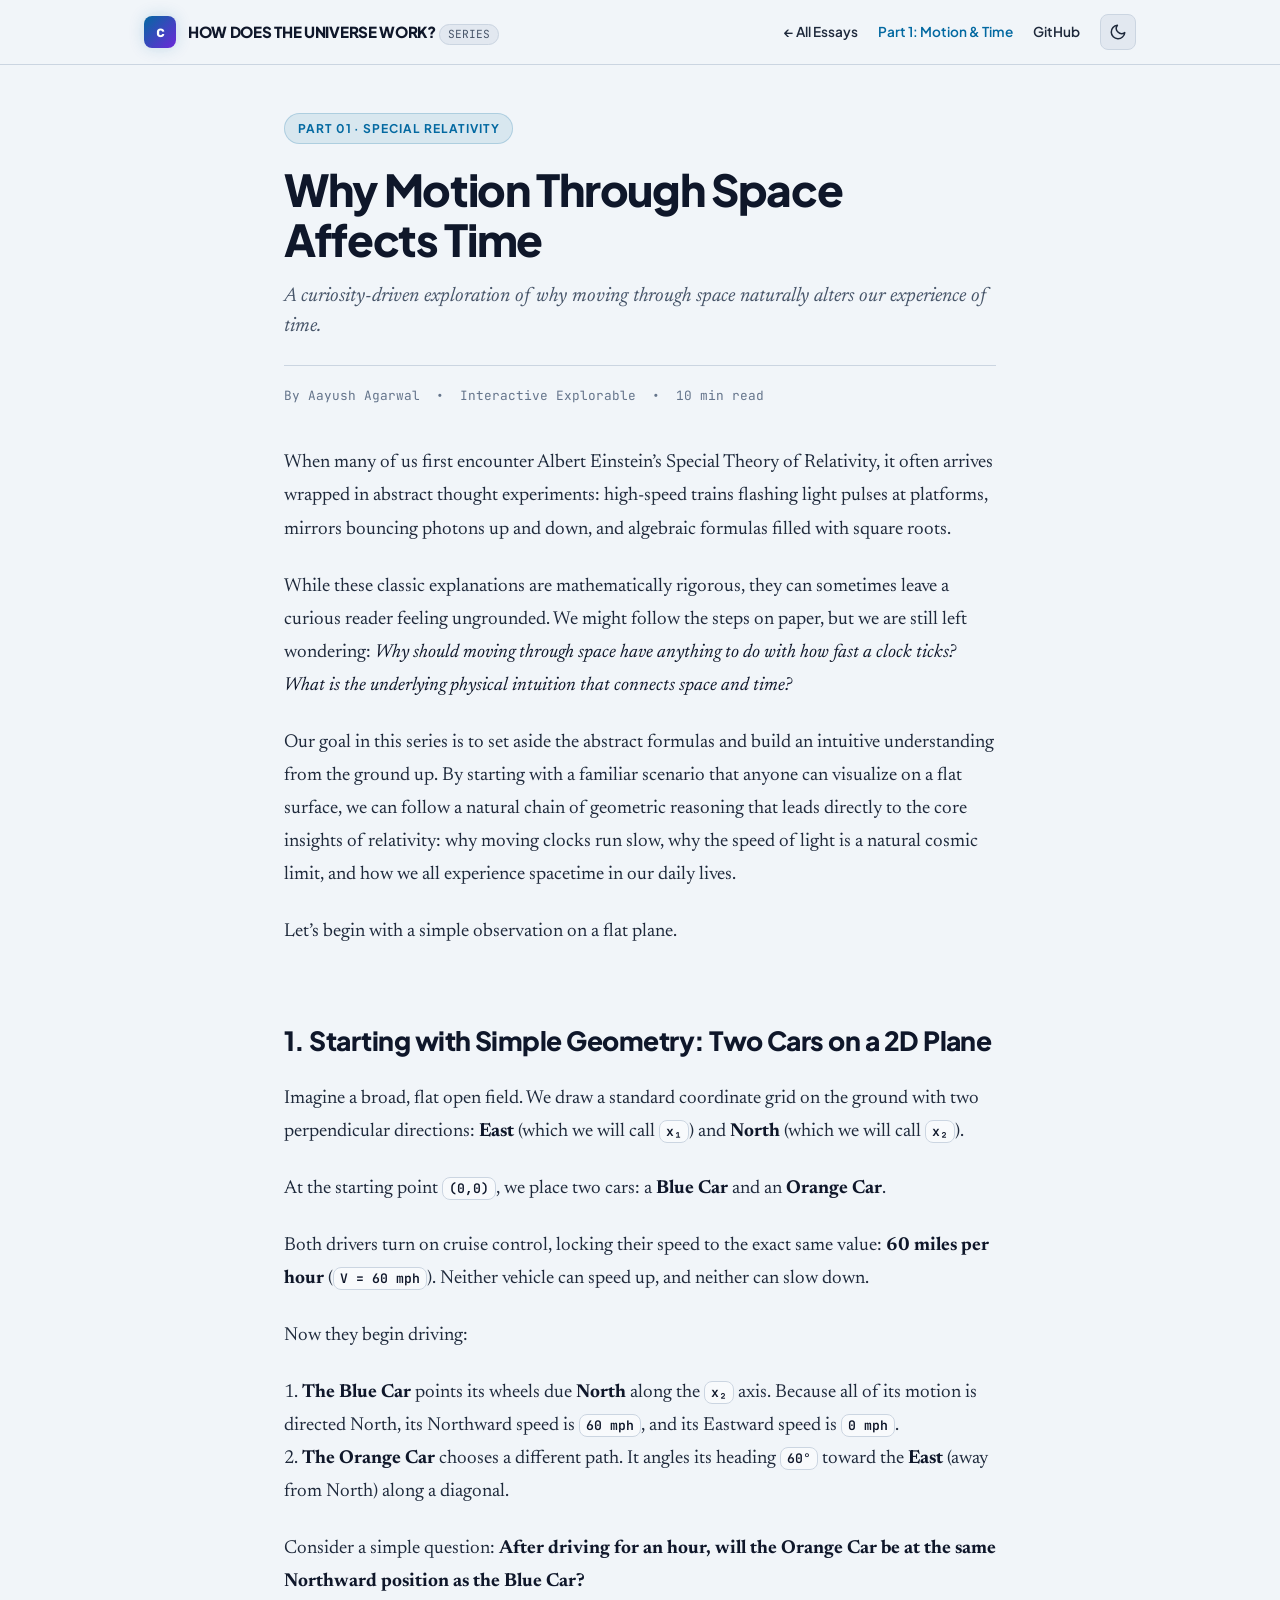
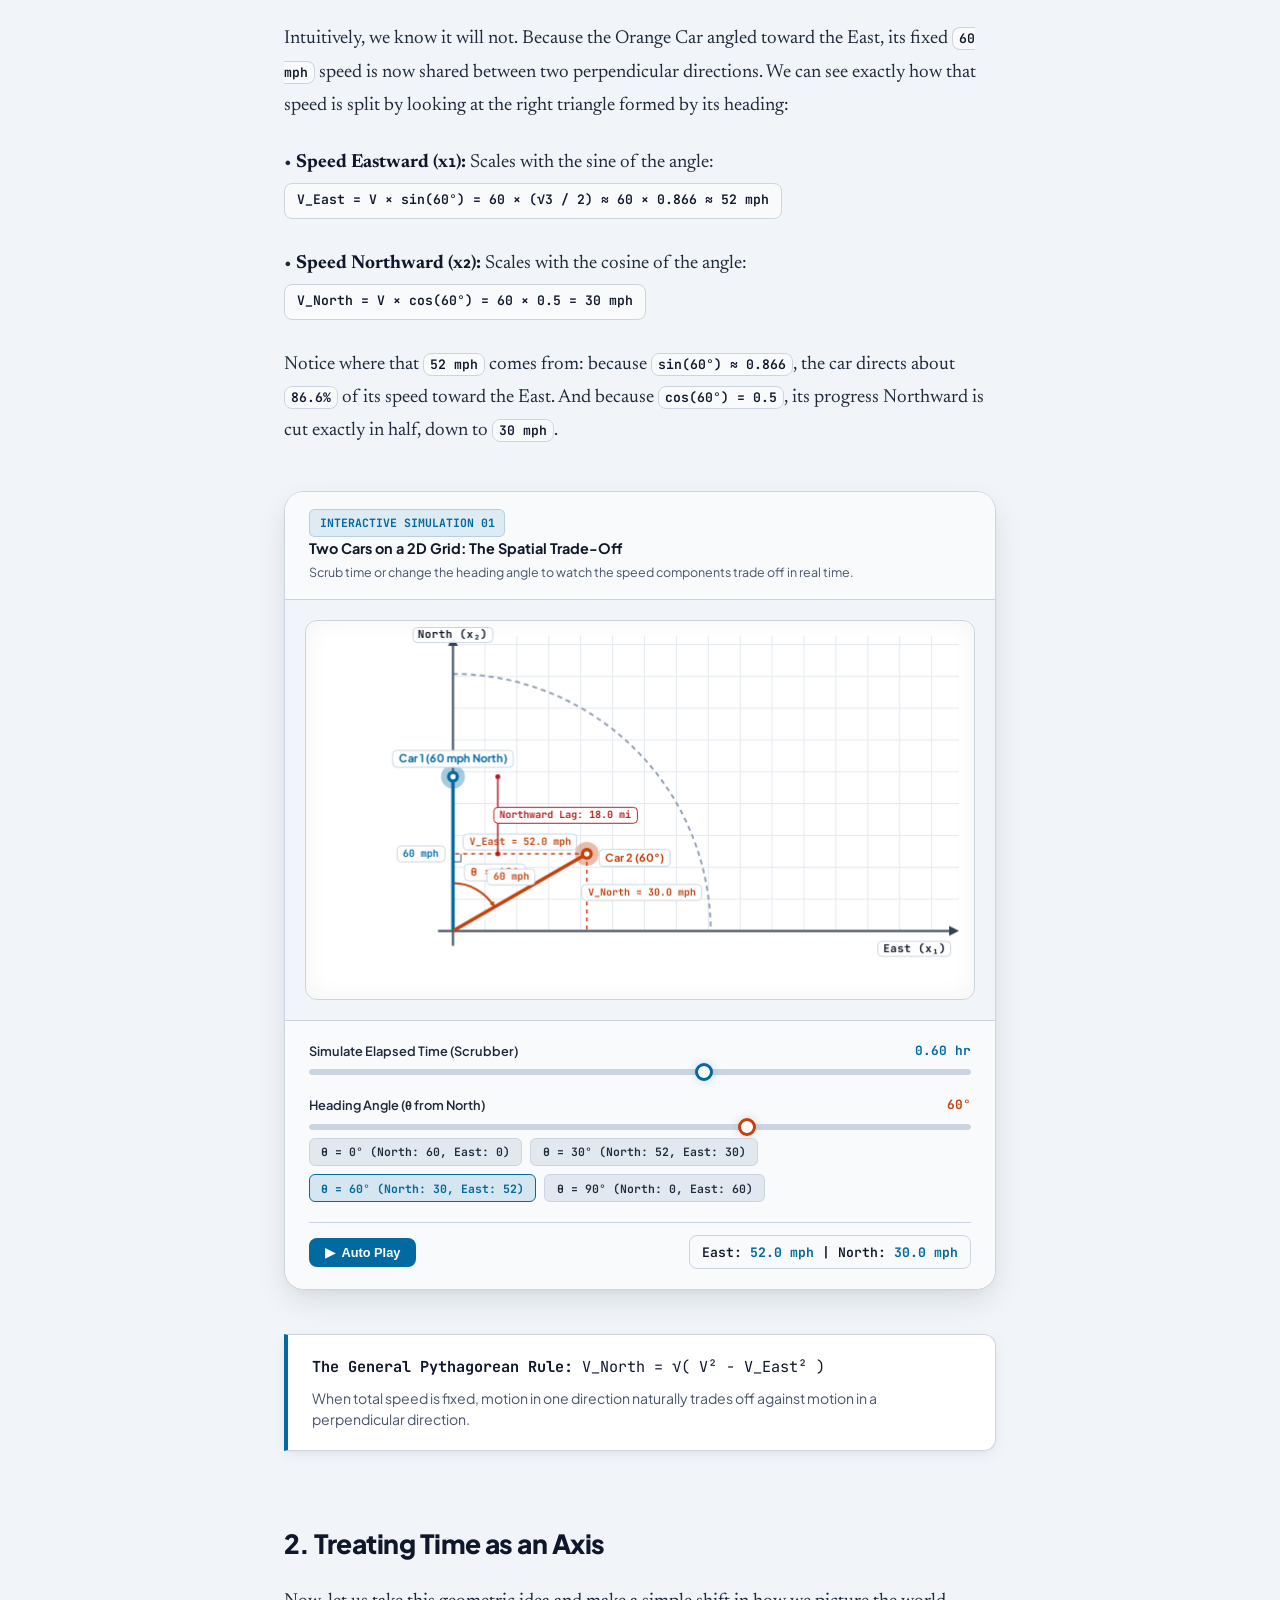
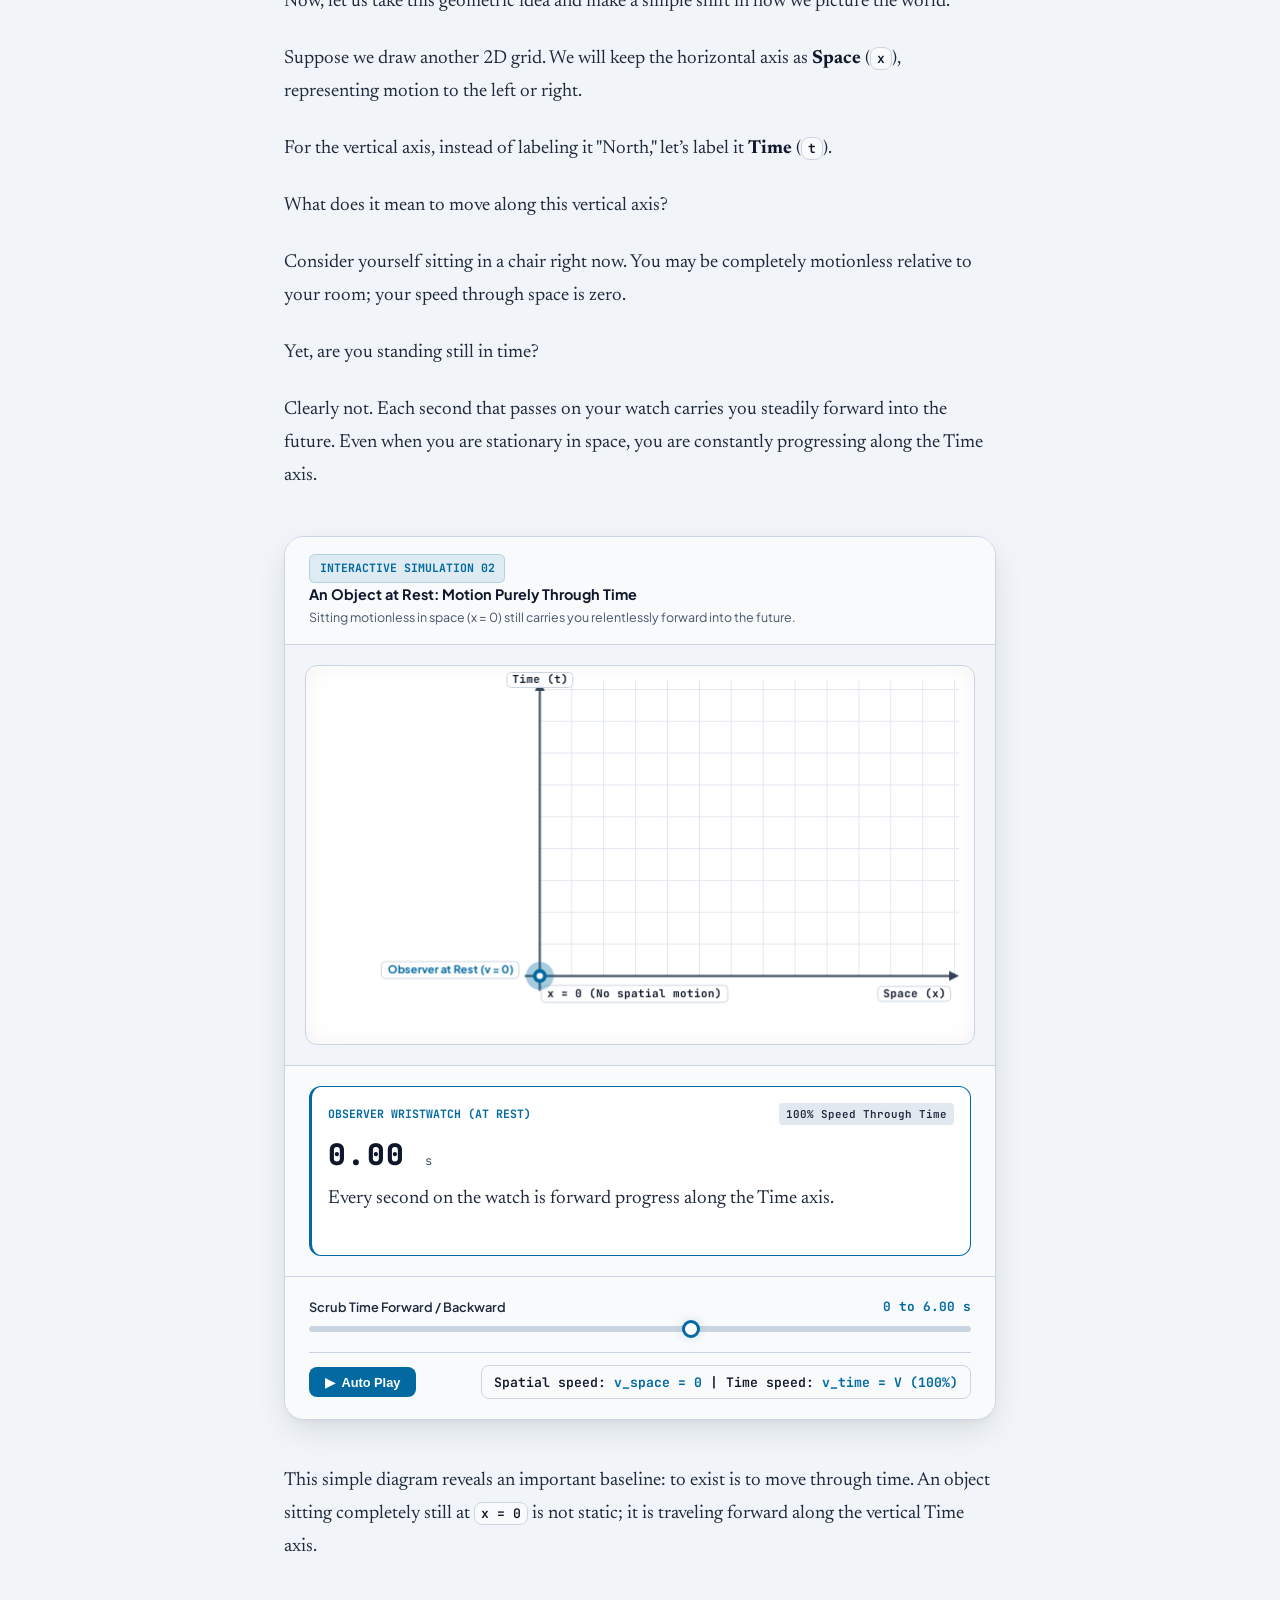
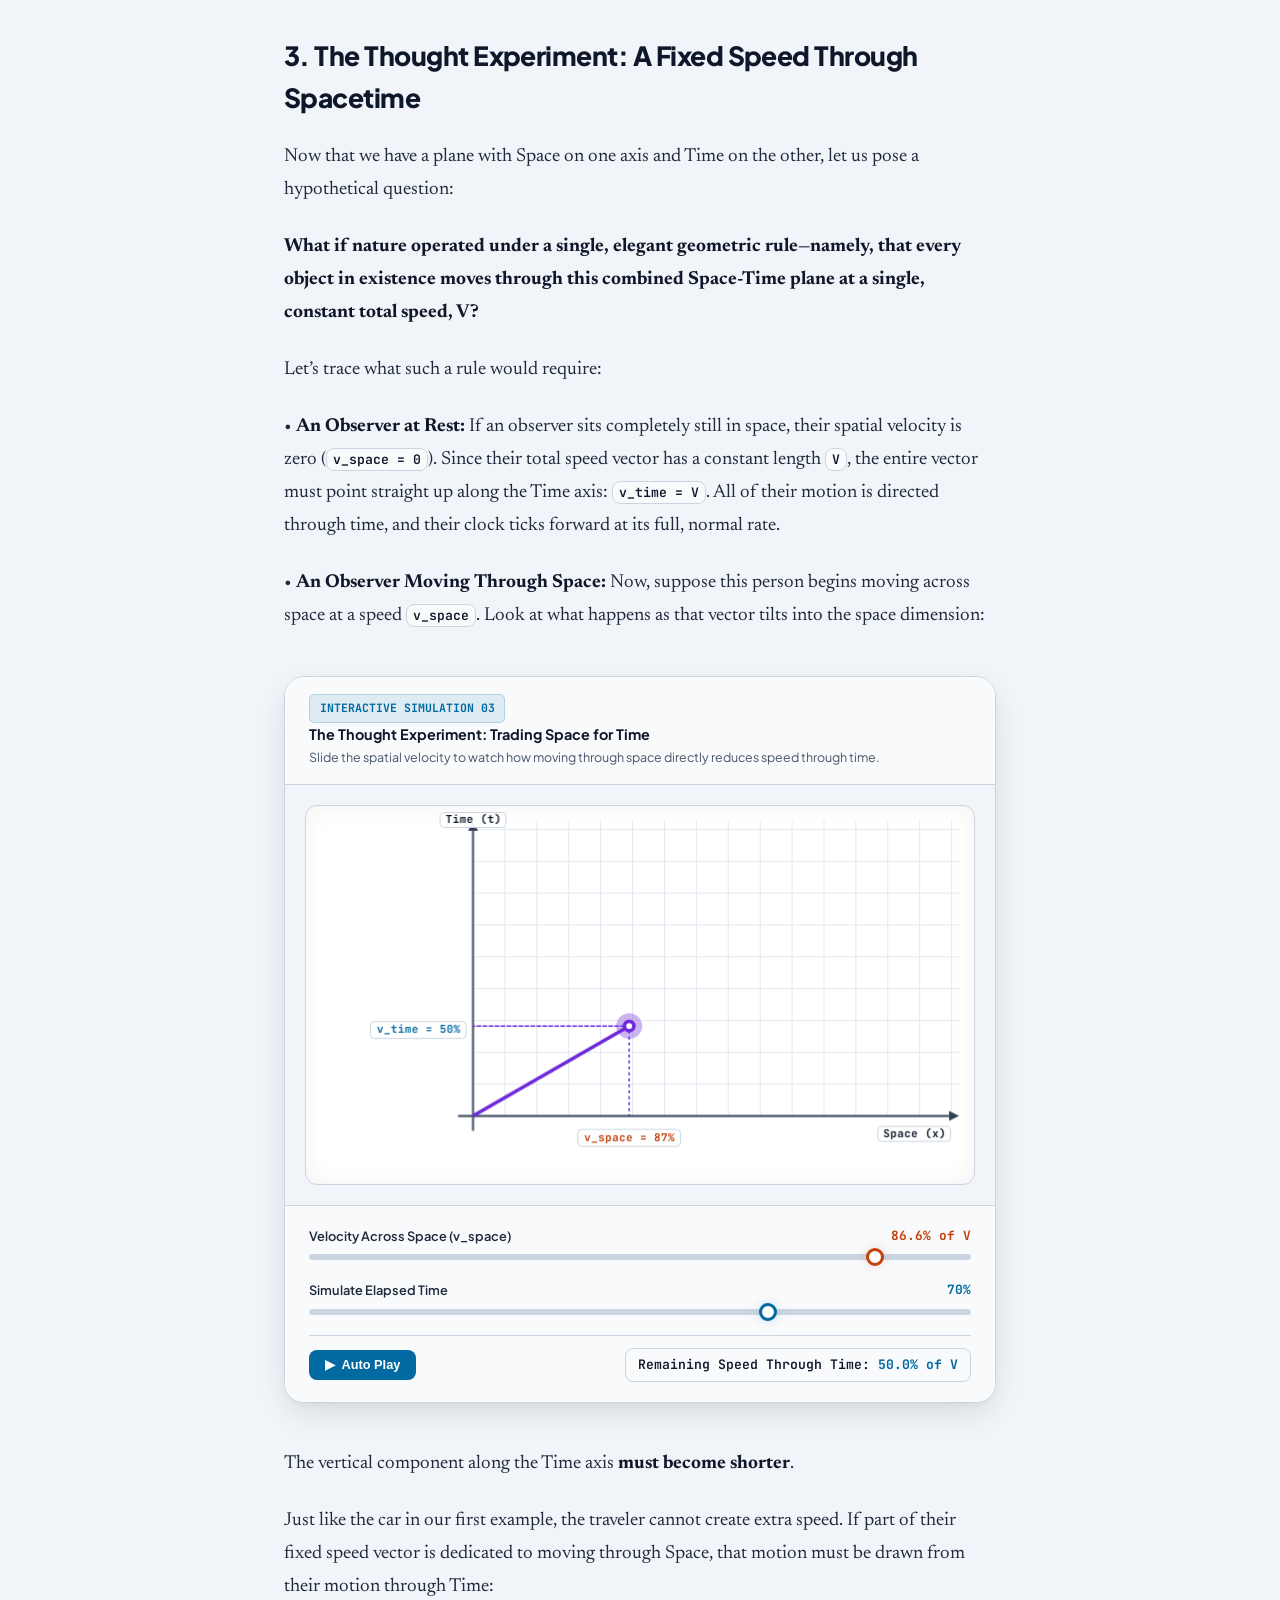
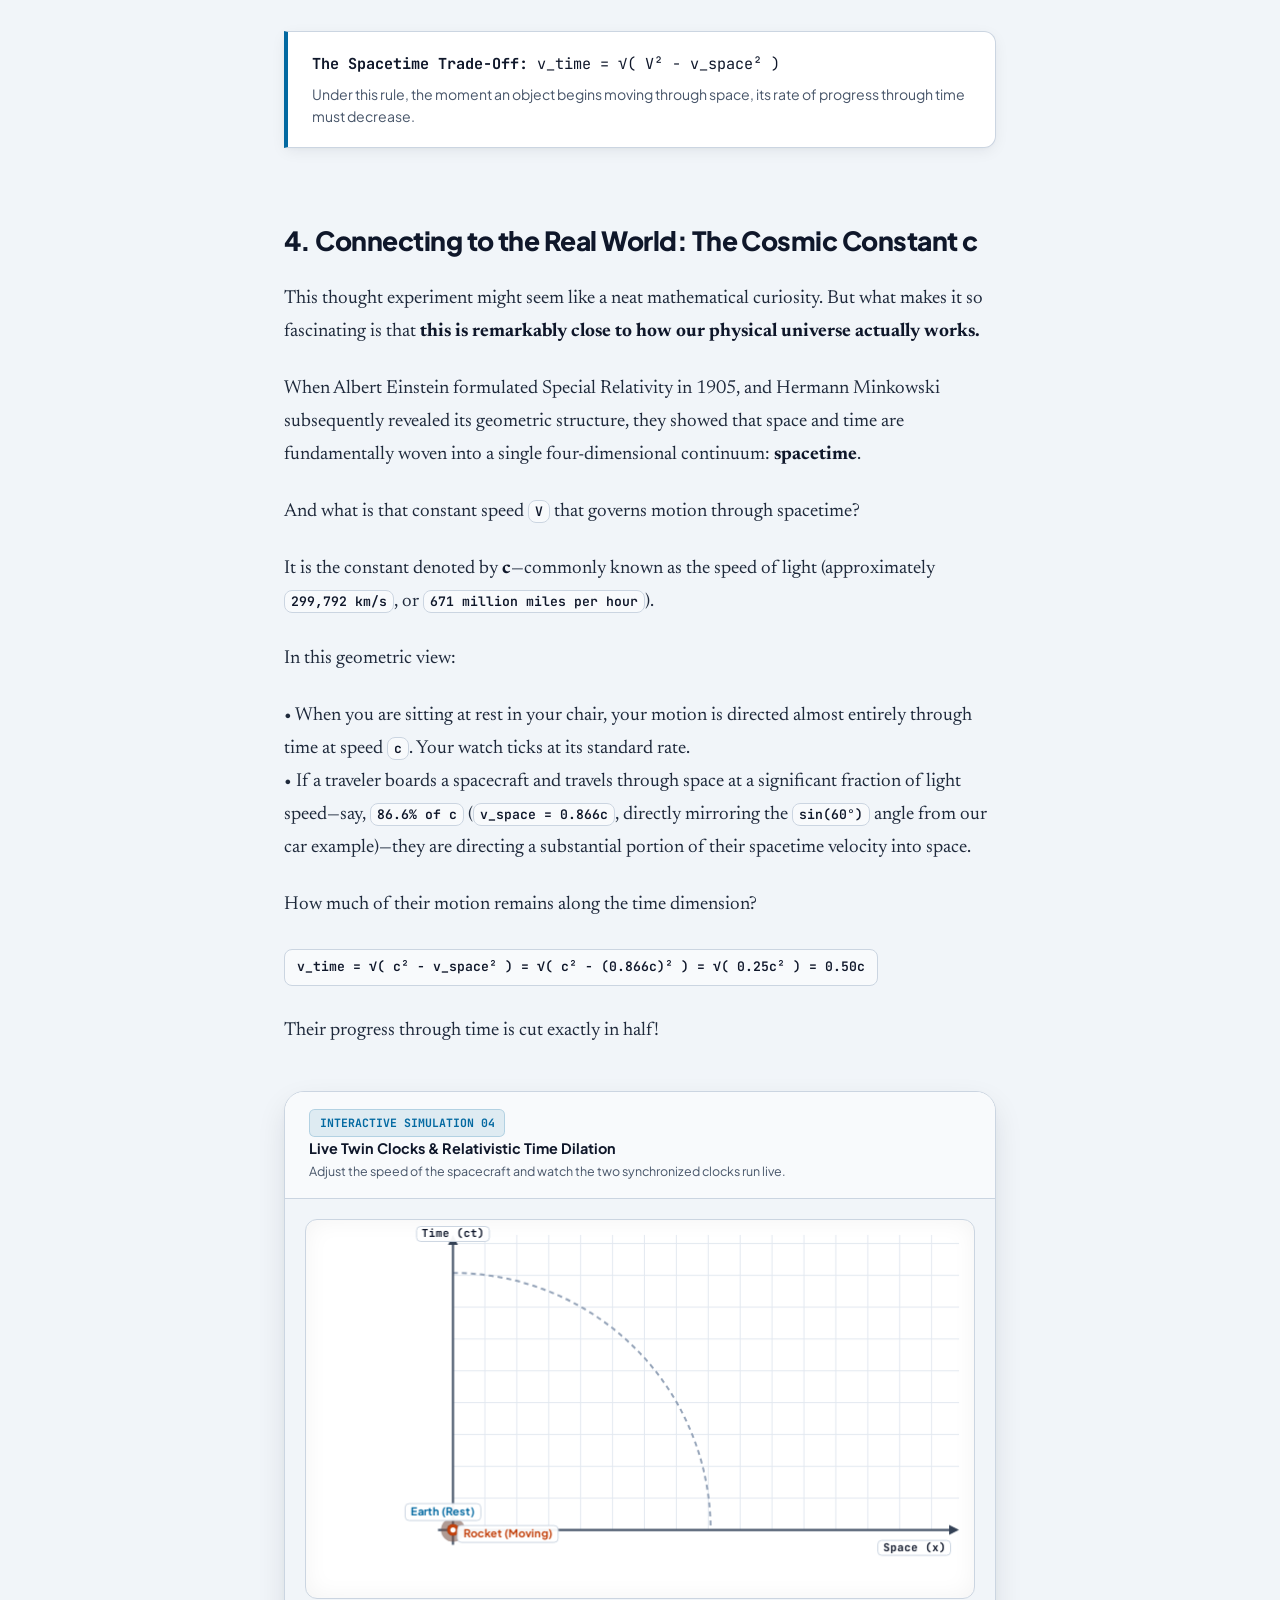
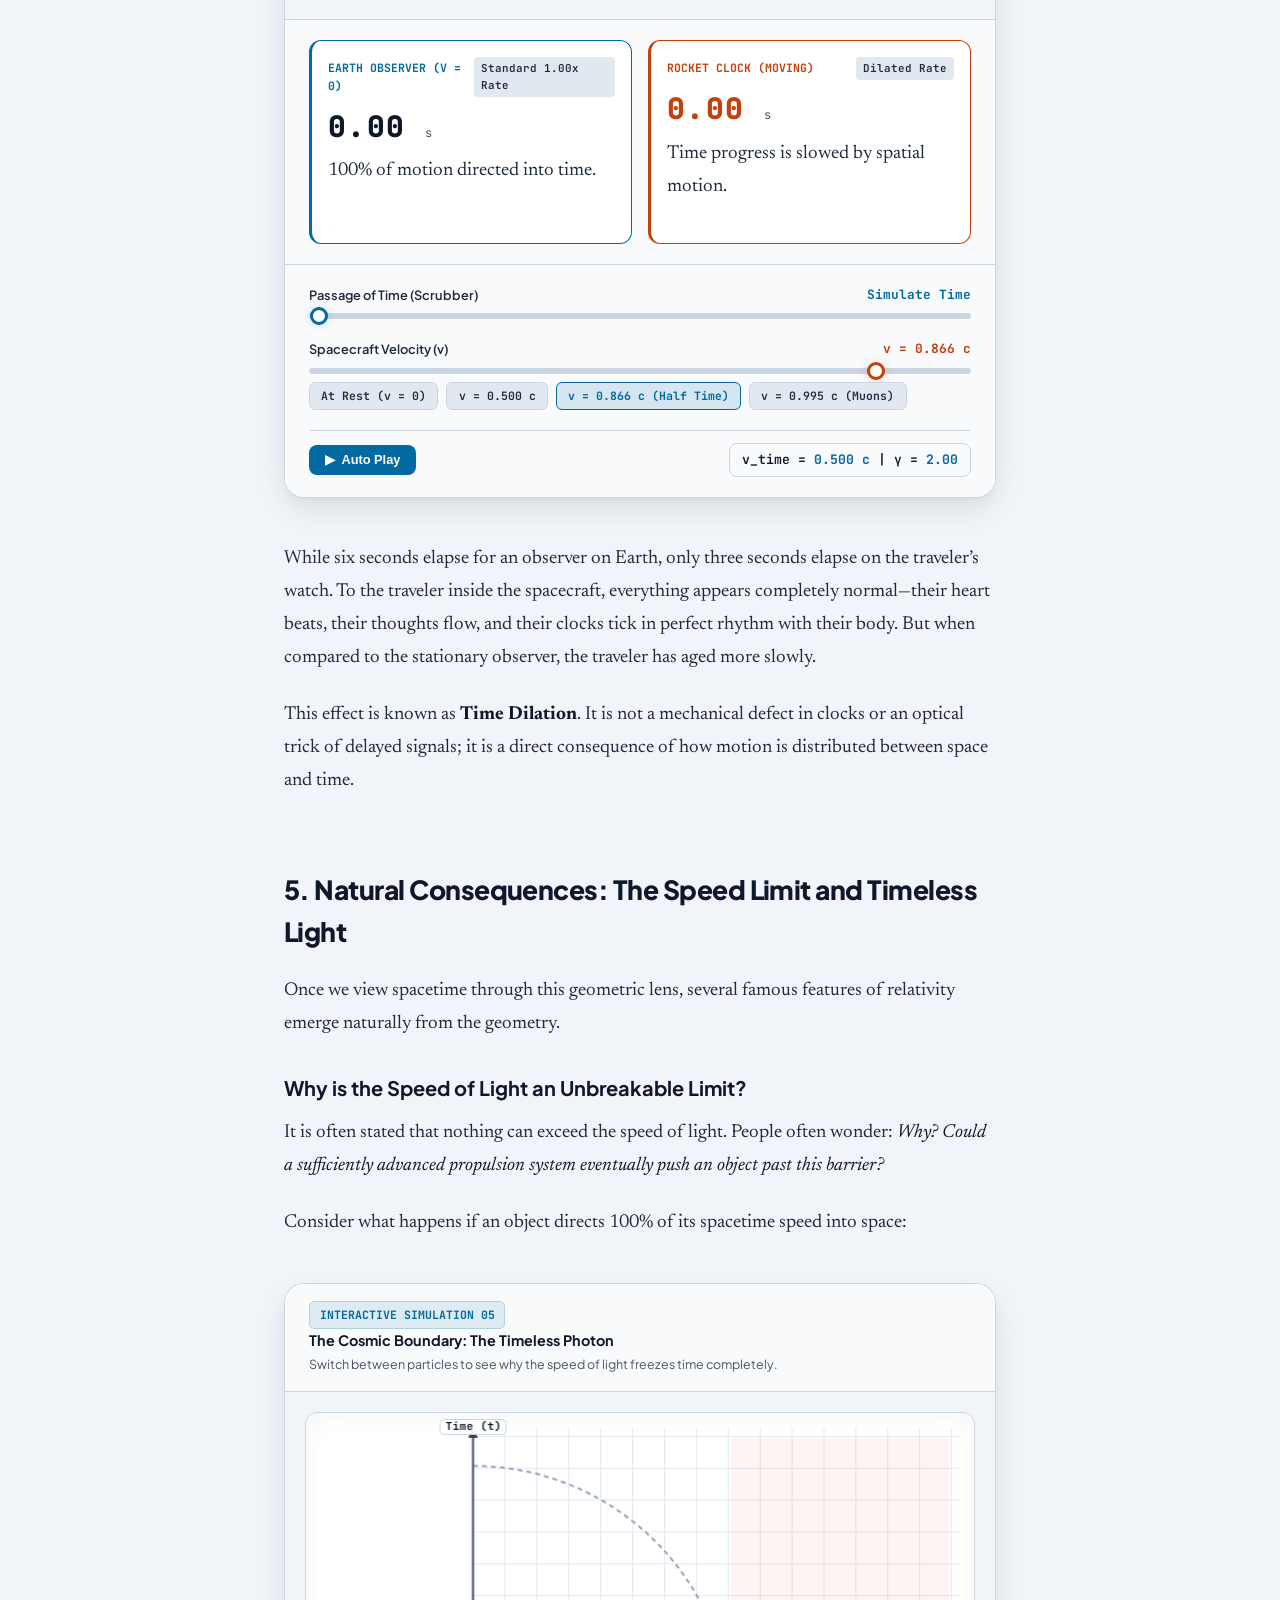
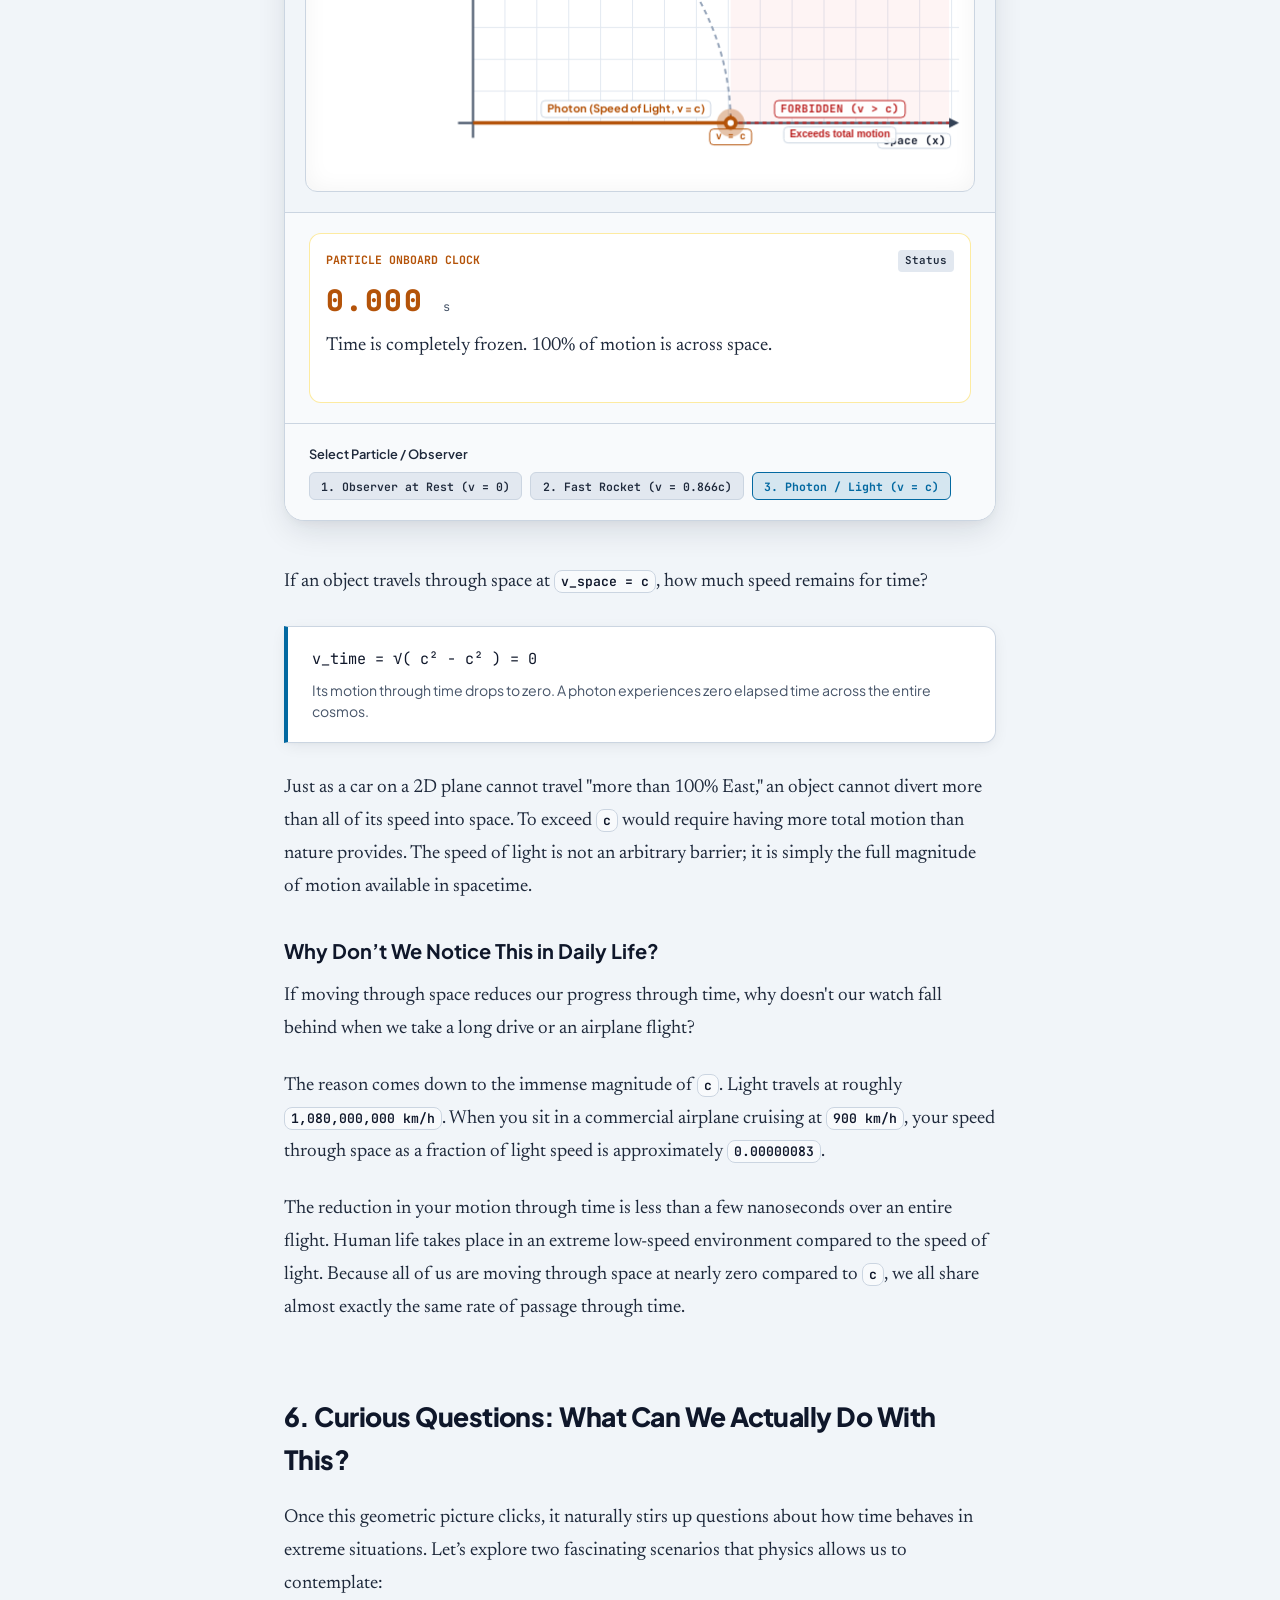
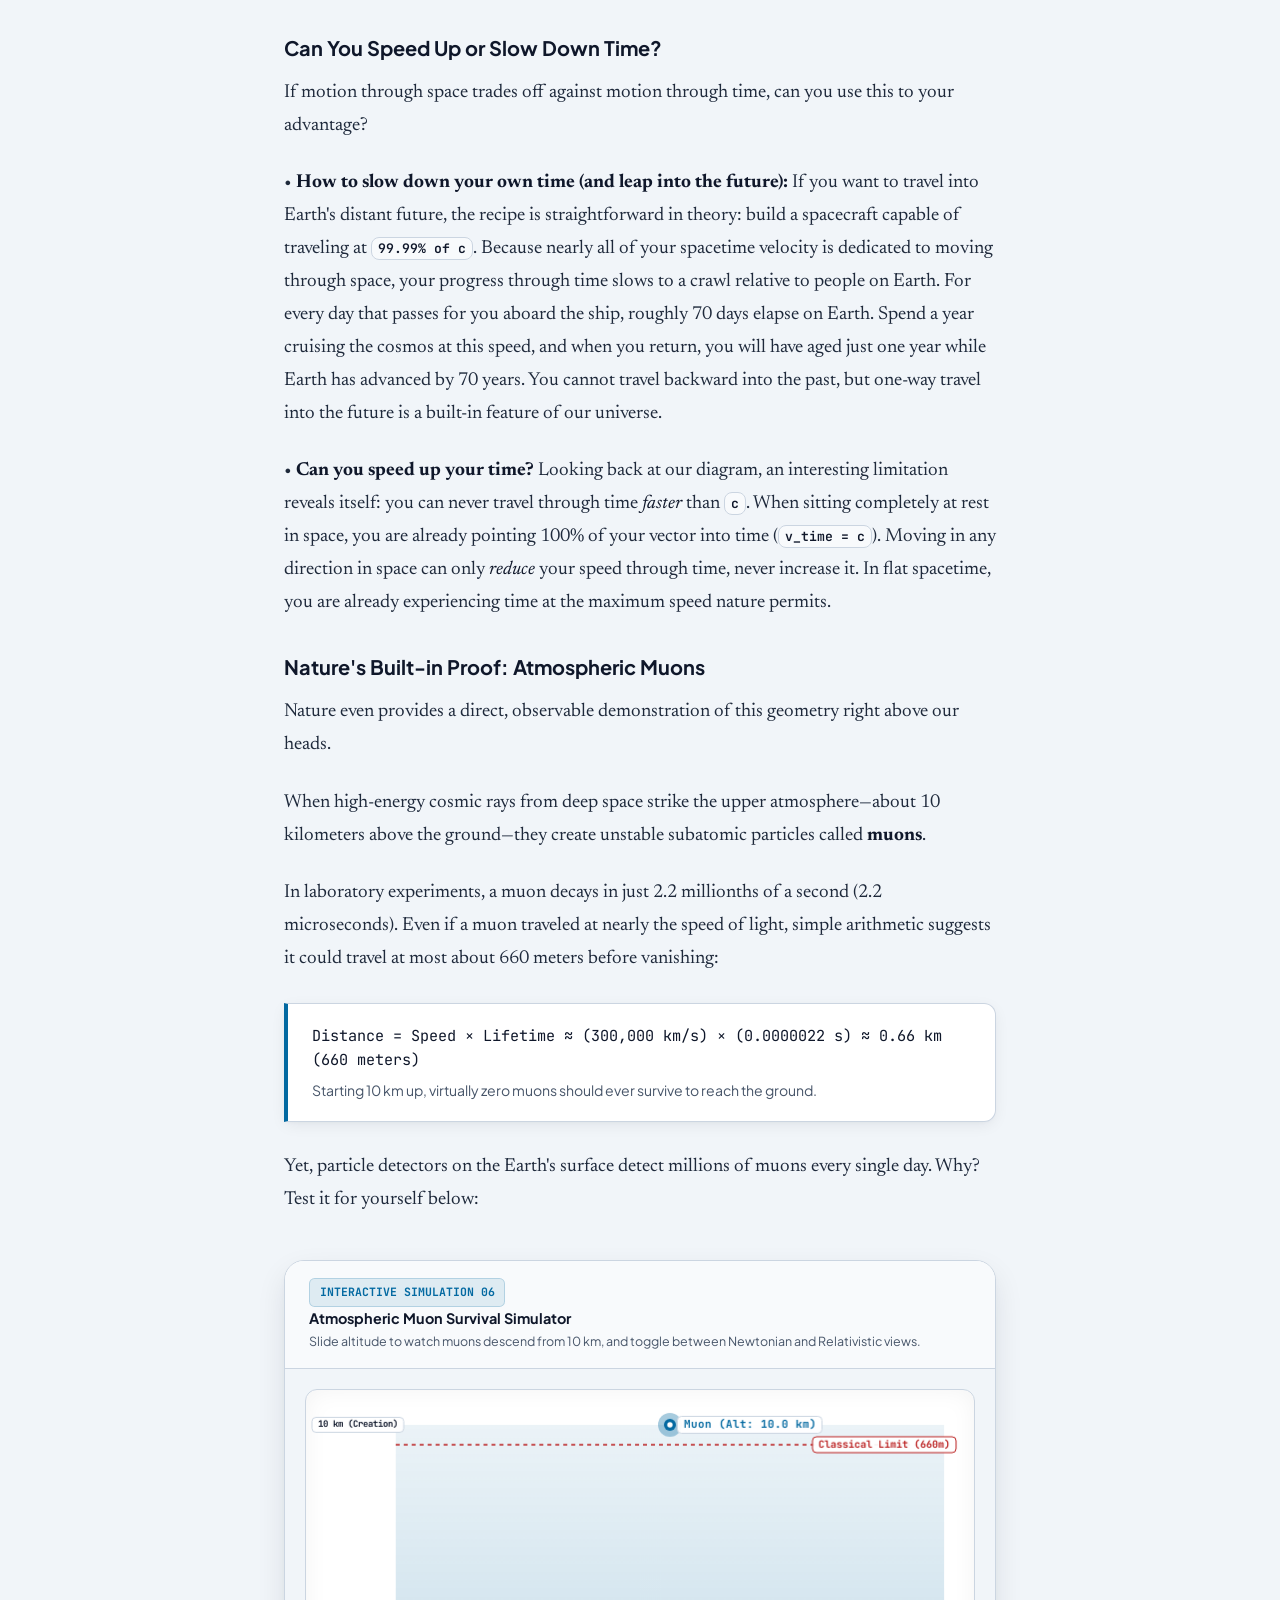
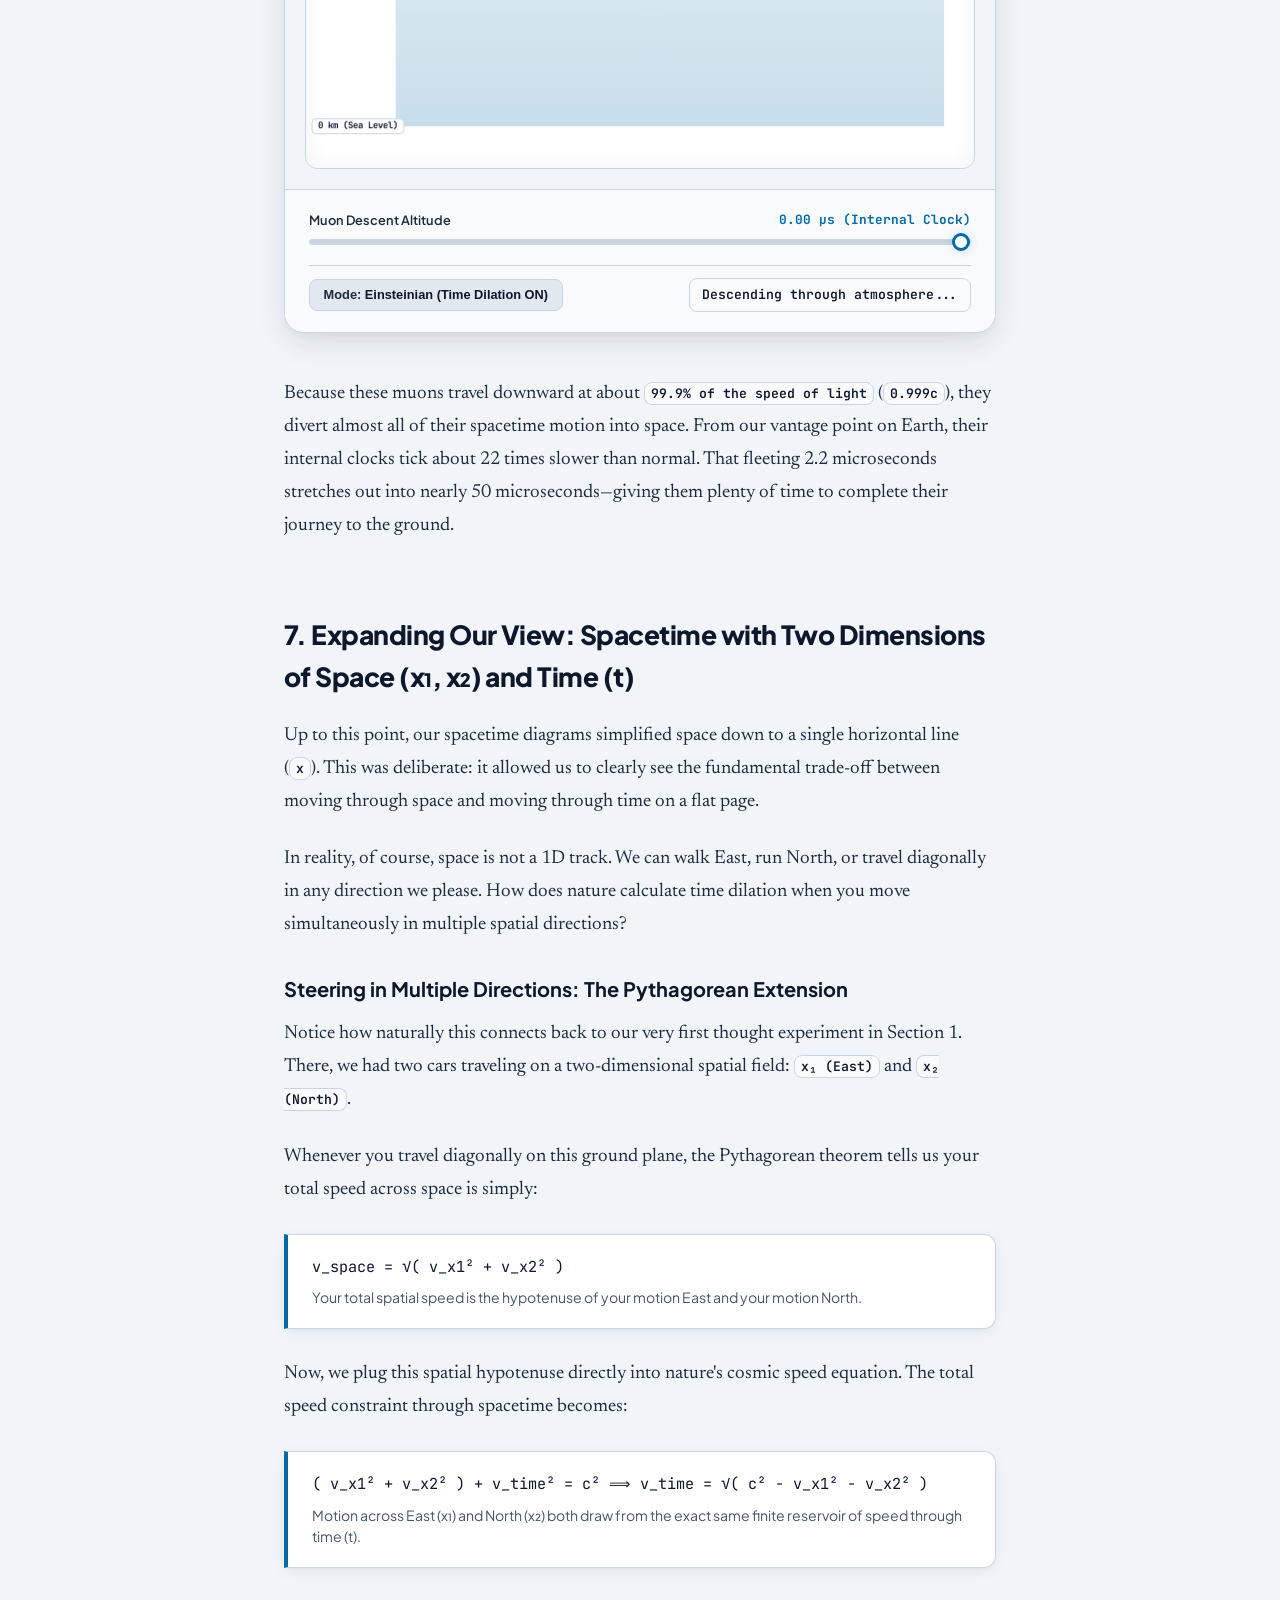
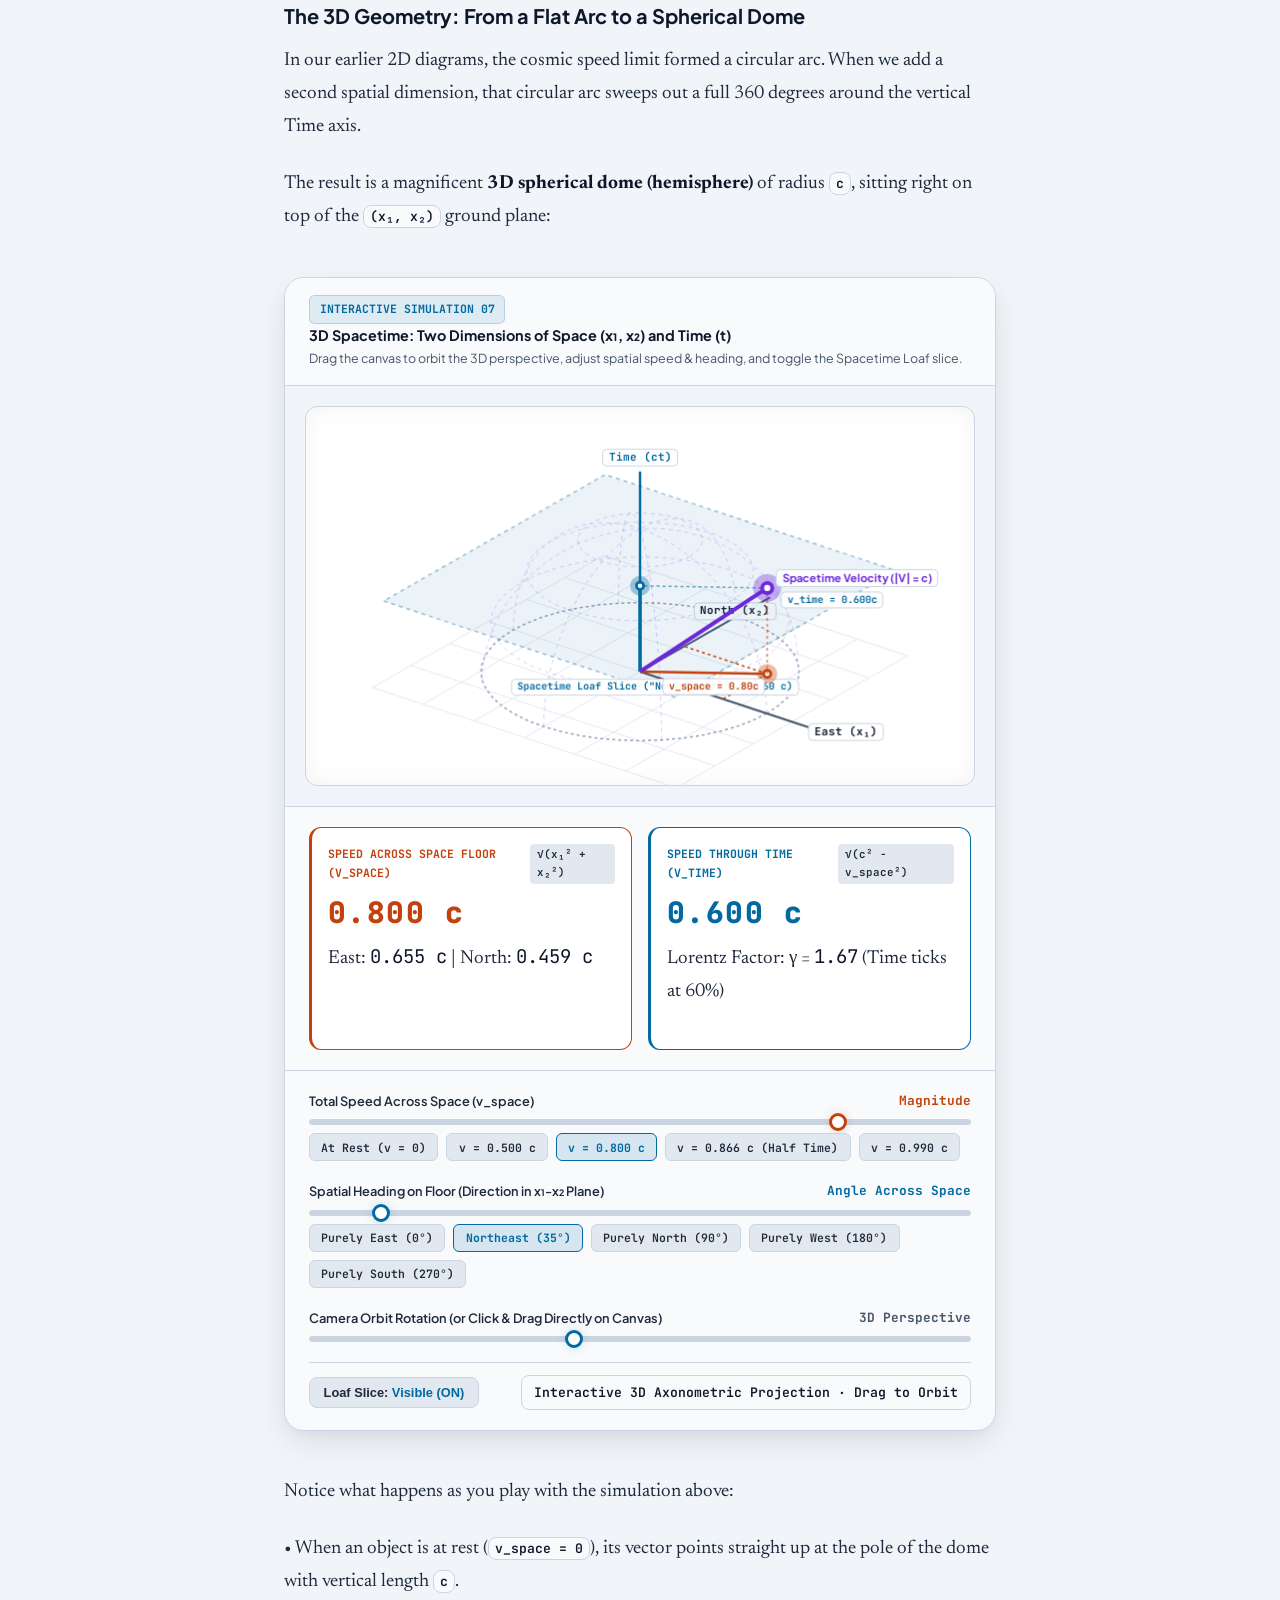
==== commit 5eac6f60: "Improve mobile layout and reduce vertical scrolling across site - Add responsive canvas height break" ====
--- a/posts/01-why-motion-through-space-affects-time/index.html
+++ b/posts/01-why-motion-through-space-affects-time/index.html
@@ -29,8 +29,8 @@
       </a>
       <div class="nav-links">
         <a href="../../index.html">← All Essays</a>
-        <a href="#interactive-clocks" class="active">Part 1: Motion & Time</a>
-        <a href="https://github.com/ayush2991/how-does-the-universe-work" target="_blank" rel="noopener">GitHub</a>
+        <a href="#interactive-clocks" class="active nav-link-secondary">Part 1: Motion & Time</a>
+        <a href="https://github.com/ayush2991/how-does-the-universe-work" target="_blank" rel="noopener" class="nav-link-secondary">GitHub</a>
         <button class="theme-toggle-btn" aria-label="Toggle theme" title="Toggle theme">
           <svg class="sun-icon" viewBox="0 0 24 24" width="18" height="18" fill="none" stroke="currentColor" stroke-width="2" stroke-linecap="round" stroke-linejoin="round">
             <circle cx="12" cy="12" r="5"></circle>
--- a/css/style.css
+++ b/css/style.css
@@ -471,12 +471,6 @@
   gap: 1rem;
 }
 
-@media (max-width: 600px) {
-  .twin-clocks-panel {
-    grid-template-columns: 1fr;
-  }
-}
-
 .clock-card {
   padding: 1rem;
   border-radius: 0.75rem;
@@ -723,6 +717,9 @@
   background: var(--math-badge-bg);
   border: 1px solid var(--border-subtle);
   color: var(--text-primary);
+  max-width: 100%;
+  word-break: break-word;
+  overflow-wrap: break-word;
 }
 
 .math-badge strong {
@@ -820,3 +817,373 @@
 .site-footer a:hover {
   color: var(--color-time);
 }
+
+/* ==========================================================================
+   Hero & Hub Layout Classes
+   ========================================================================== */
+.hero-header {
+  padding: 4.5rem 1.5rem 2.5rem;
+  text-align: center;
+  max-width: 860px;
+  margin: 0 auto;
+}
+
+.hero-title {
+  font-size: 3.25rem;
+  font-weight: 800;
+  letter-spacing: -0.03em;
+  color: var(--text-primary);
+  line-height: 1.15;
+  margin-bottom: 1.25rem;
+}
+
+.hero-subtitle {
+  font-family: var(--font-serif);
+  font-size: 1.35rem;
+  color: var(--text-muted);
+  font-style: italic;
+  line-height: 1.6;
+  max-width: 720px;
+  margin: 0 auto 2.5rem;
+}
+
+.hero-widget-wrap {
+  max-width: 720px;
+  margin: 0 auto;
+  text-align: left;
+}
+
+.series-section-divider {
+  border-top: 1px solid var(--border-subtle);
+  padding-top: 3rem;
+}
+
+.series-section-header {
+  display: flex;
+  align-items: center;
+  justify-content: space-between;
+  margin-bottom: 1.5rem;
+}
+
+.series-section-title {
+  font-size: 1.75rem;
+  font-weight: 800;
+  color: var(--text-primary);
+  letter-spacing: -0.02em;
+}
+
+.series-section-desc {
+  font-size: 0.9rem;
+  color: var(--text-muted);
+  margin-top: 0.25rem;
+}
+
+.philosophy-section {
+  padding-top: 3rem;
+  padding-bottom: 4rem;
+}
+
+.philosophy-card {
+  background: var(--bg-card);
+  border: 1px solid var(--border-subtle);
+  border-radius: 1.25rem;
+  padding: 2.5rem;
+  max-width: 780px;
+  margin: 0 auto;
+}
+
+/* ==========================================================================
+   Responsive Breakpoints & Mobile Optimization
+   ========================================================================== */
+
+/* Tablets and below (<= 768px) */
+@media (max-width: 768px) {
+  .canvas-viewport canvas {
+    height: 300px;
+  }
+  .article-title {
+    font-size: 2.25rem;
+  }
+}
+
+/* Mobile Devices (<= 640px) */
+@media (max-width: 640px) {
+  /* Navigation Bar */
+  .site-nav-inner {
+    height: 3.25rem;
+    padding: 0 1rem;
+  }
+  .brand-badge {
+    width: 1.75rem;
+    height: 1.75rem;
+    font-size: 0.85rem;
+    border-radius: 0.375rem;
+  }
+  .brand-link {
+    gap: 0.5rem;
+  }
+  .brand-title {
+    font-size: 0.82rem;
+    max-width: 155px;
+    white-space: nowrap;
+    overflow: hidden;
+    text-overflow: ellipsis;
+  }
+  .brand-tag {
+    display: none;
+  }
+  .nav-links {
+    gap: 0.75rem;
+    font-size: 0.8rem;
+  }
+  .nav-link-secondary {
+    display: none;
+  }
+  .theme-toggle-btn {
+    width: 2rem;
+    height: 2rem;
+  }
+
+  /* Page Layout Containers */
+  .reading-container {
+    padding: 1.25rem 1rem 3.5rem;
+  }
+  .wide-container {
+    padding: 1.25rem 1rem;
+  }
+
+  /* Hero & Hub Typography */
+  .hero-header {
+    padding: 2.25rem 1rem 1.5rem;
+  }
+  .hero-title {
+    font-size: 1.85rem;
+    line-height: 1.2;
+    margin-bottom: 0.75rem;
+  }
+  .hero-subtitle {
+    font-size: 1.05rem;
+    line-height: 1.5;
+    margin-bottom: 1.5rem;
+  }
+  .series-section-divider {
+    padding-top: 1.75rem;
+  }
+  .series-section-title {
+    font-size: 1.35rem;
+  }
+  .series-section-desc {
+    font-size: 0.82rem;
+  }
+  .series-grid {
+    grid-template-columns: 1fr;
+    gap: 1rem;
+    margin-top: 1.25rem;
+  }
+  .series-card {
+    padding: 1.25rem;
+  }
+  .philosophy-section {
+    padding-top: 1.5rem;
+    padding-bottom: 2.5rem;
+  }
+  .philosophy-card {
+    padding: 1.25rem;
+    border-radius: 0.875rem;
+  }
+
+  /* Editorial Content & Headings */
+  .article-header {
+    margin-bottom: 1.5rem;
+  }
+  .category-tag {
+    font-size: 0.7rem;
+    padding: 0.25rem 0.65rem;
+    margin-bottom: 0.85rem;
+  }
+  .article-title {
+    font-size: 1.85rem;
+    line-height: 1.2;
+    margin-bottom: 0.75rem;
+  }
+  .article-subtitle {
+    font-size: 1.05rem;
+    line-height: 1.5;
+    margin-bottom: 1rem;
+  }
+  .article-meta {
+    padding-top: 0.875rem;
+    font-size: 0.75rem;
+    gap: 0.5rem;
+    flex-wrap: wrap;
+  }
+  .editorial-prose p {
+    font-size: 1.05rem;
+    line-height: 1.62;
+    margin-bottom: 1rem;
+  }
+  .editorial-prose h2 {
+    font-size: 1.35rem;
+    margin-top: 1.75rem;
+    margin-bottom: 0.75rem;
+    padding-top: 0;
+  }
+  .editorial-prose h3 {
+    font-size: 1.15rem;
+    margin-top: 1.25rem;
+    margin-bottom: 0.5rem;
+  }
+  .formula-card {
+    padding: 0.75rem 1rem;
+    margin: 1.125rem 0;
+    font-size: 0.85rem;
+    border-radius: 0 0.5rem 0.5rem 0;
+  }
+  .formula-card .formula-note {
+    font-size: 0.78rem;
+    margin-top: 0.3rem;
+  }
+
+  /* Interactive Artifact Card */
+  .interactive-artifact {
+    margin: 1.25rem 0;
+    border-radius: 0.875rem;
+  }
+  .artifact-header {
+    padding: 0.625rem 0.875rem;
+    gap: 0.4rem;
+  }
+  .artifact-badge {
+    font-size: 0.68rem;
+    padding: 0.2rem 0.5rem;
+  }
+  .artifact-title {
+    font-size: 0.85rem;
+    line-height: 1.3;
+  }
+  .artifact-desc {
+    font-size: 0.72rem;
+    line-height: 1.4;
+    margin-top: 0.1rem;
+  }
+
+  /* Canvas Viewport */
+  .canvas-viewport {
+    padding: 0.5rem;
+  }
+  .canvas-viewport canvas {
+    height: 240px;
+    border-radius: 0.5rem;
+  }
+
+  /* Twin Clocks: Side-by-side comparison on mobile */
+  .twin-clocks-panel {
+    padding: 0.625rem 0.75rem;
+    grid-template-columns: 1fr 1fr;
+    gap: 0.5rem;
+  }
+  .clock-card {
+    padding: 0.5rem 0.625rem;
+    border-radius: 0.5rem;
+  }
+  .clock-meta {
+    margin-bottom: 0.2rem;
+    gap: 0.25rem;
+  }
+  .clock-label {
+    font-size: 0.62rem;
+    line-height: 1.2;
+  }
+  .clock-badge {
+    font-size: 0.6rem;
+    padding: 0.1rem 0.35rem;
+  }
+  .clock-time {
+    font-size: 1.25rem;
+    letter-spacing: 0.02em;
+  }
+  .clock-time span {
+    font-size: 0.65rem;
+  }
+  .clock-subtext {
+    font-size: 0.65rem;
+    margin-top: 0.15rem;
+    line-height: 1.25;
+  }
+
+  /* Controls Panel */
+  .artifact-controls {
+    padding: 0.75rem 0.875rem;
+    gap: 0.625rem;
+  }
+  .control-item {
+    gap: 0.35rem;
+  }
+  .control-header {
+    font-size: 0.75rem;
+  }
+  .control-val {
+    font-size: 0.75rem;
+  }
+  .range-slider {
+    height: 5px;
+  }
+  .range-slider::-webkit-slider-thumb {
+    width: 16px;
+    height: 16px;
+  }
+  .preset-chips {
+    gap: 0.35rem;
+  }
+  .chip-btn {
+    font-size: 0.66rem;
+    padding: 0.25rem 0.5rem;
+    border-radius: 0.3rem;
+  }
+  .toolbar-bottom {
+    gap: 0.5rem;
+    padding-top: 0.5rem;
+  }
+  .btn-primary, .btn-secondary, .btn-hero-read {
+    padding: 0.4rem 0.75rem;
+    font-size: 0.75rem;
+    border-radius: 0.375rem;
+  }
+  .math-badge {
+    font-size: 0.7rem;
+    padding: 0.3rem 0.55rem;
+    width: 100%;
+    text-align: center;
+    border-radius: 0.375rem;
+  }
+
+  /* Footer */
+  .site-footer {
+    padding: 2rem 1rem;
+    font-size: 0.8rem;
+  }
+}
+
+/* Extra-small screens (<= 380px) */
+@media (max-width: 380px) {
+  .brand-title {
+    max-width: 125px;
+    font-size: 0.78rem;
+  }
+  .nav-links {
+    gap: 0.5rem;
+  }
+  .canvas-viewport canvas {
+    height: 220px;
+  }
+  .clock-time {
+    font-size: 1.15rem;
+  }
+  .clock-label {
+    font-size: 0.58rem;
+  }
+  .reading-container, .wide-container {
+    padding-left: 0.75rem;
+    padding-right: 0.75rem;
+  }
+}
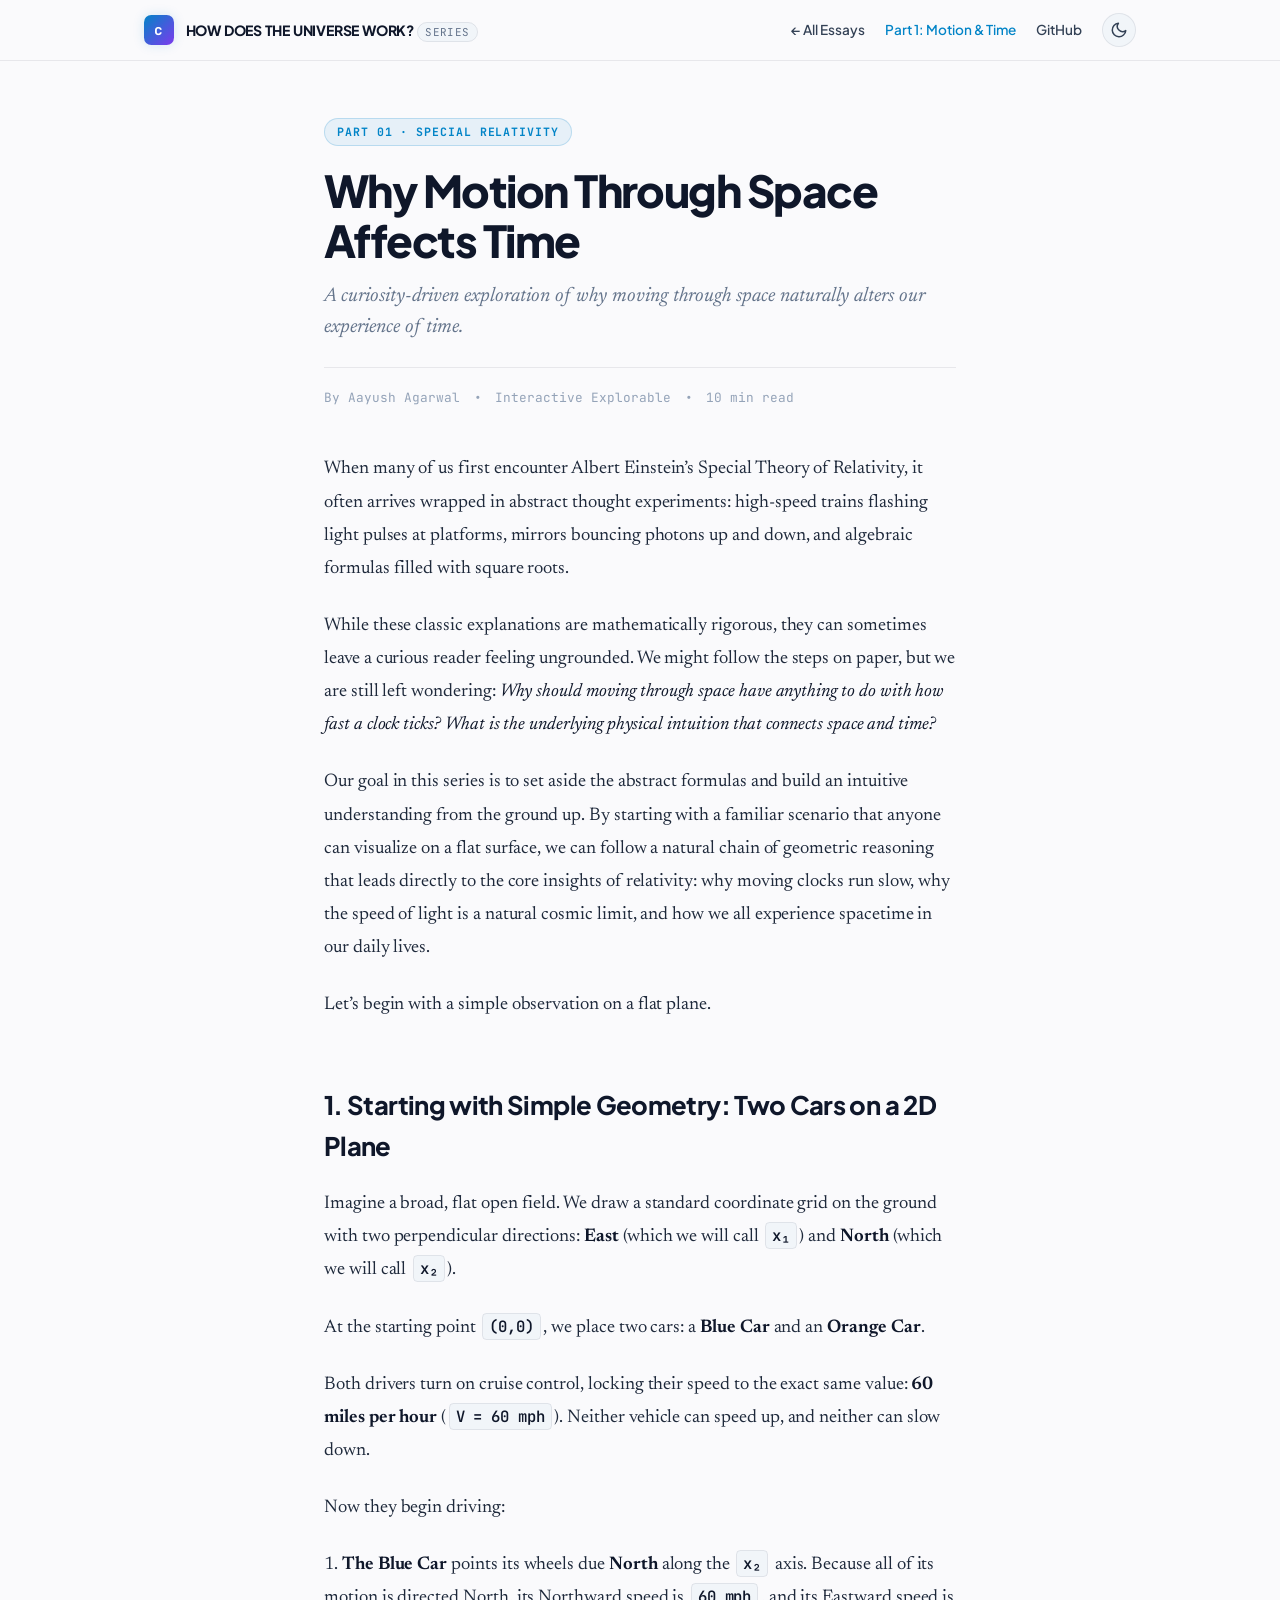
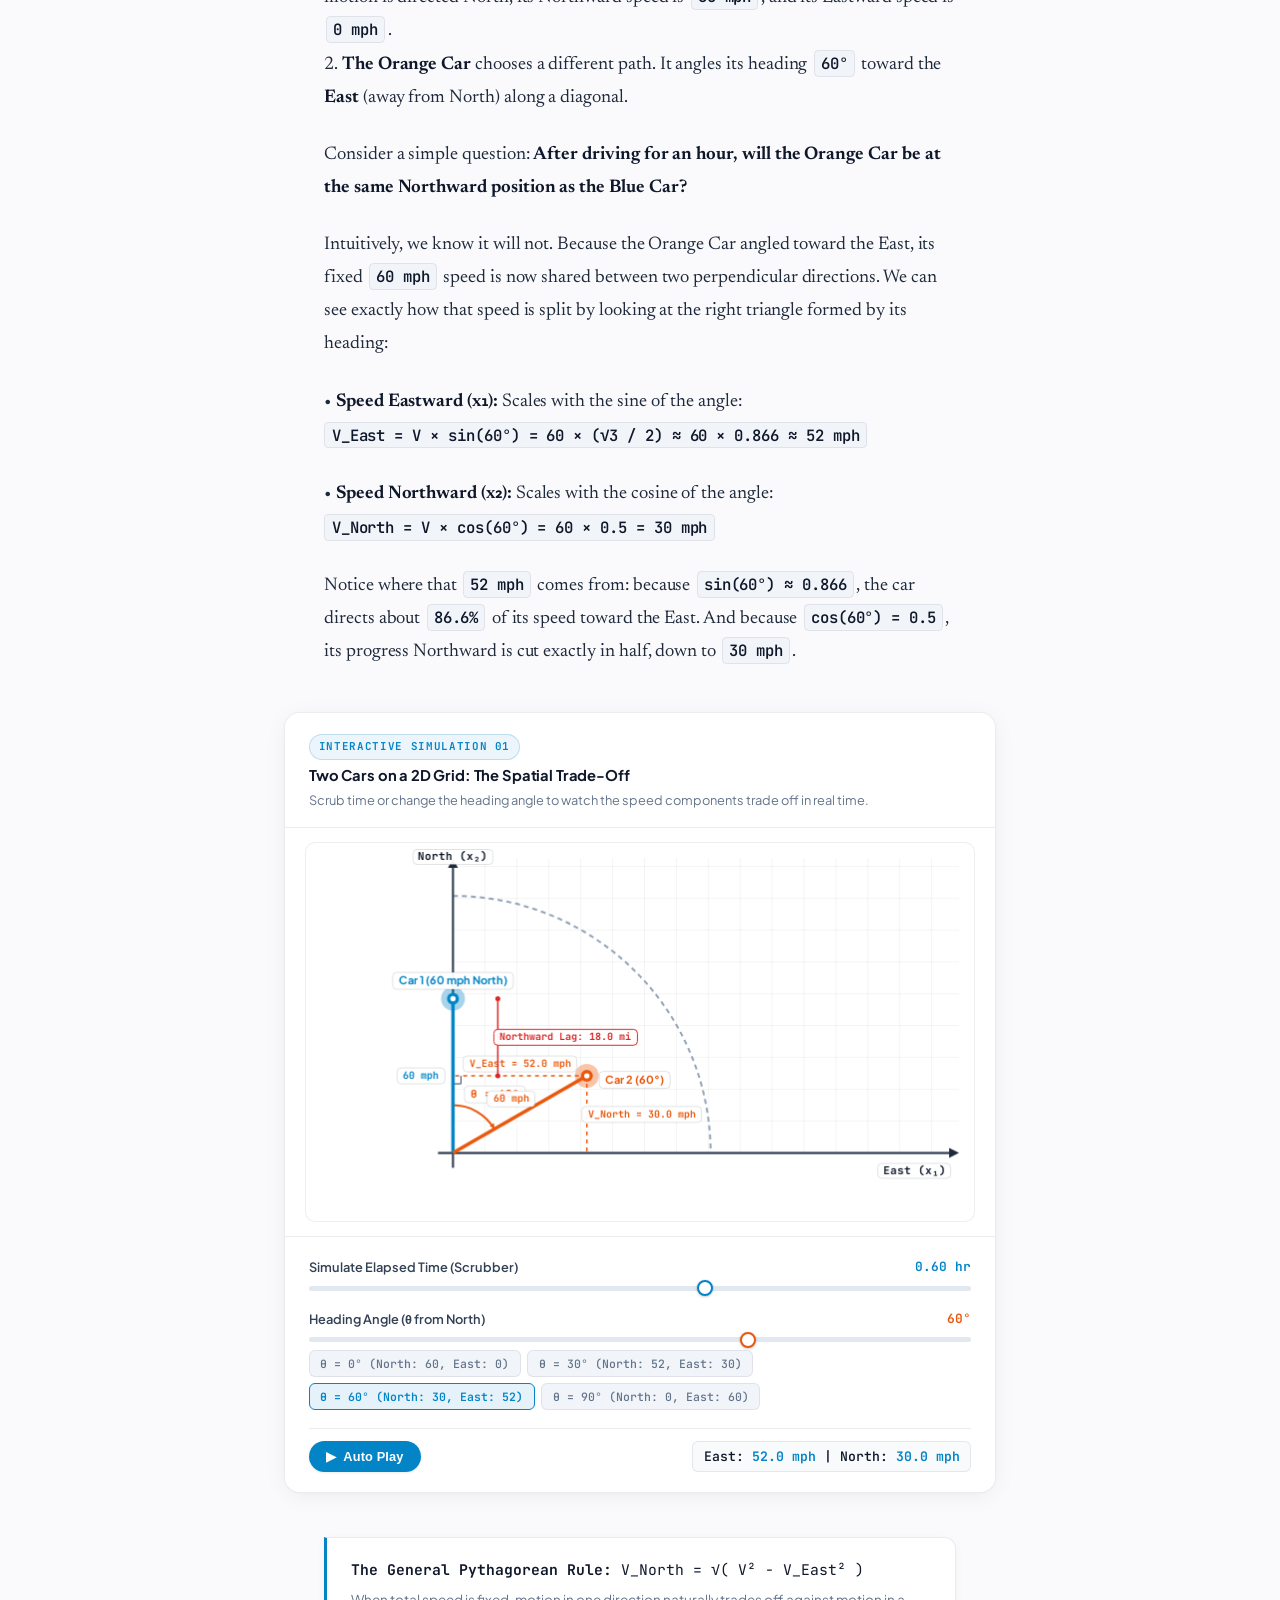
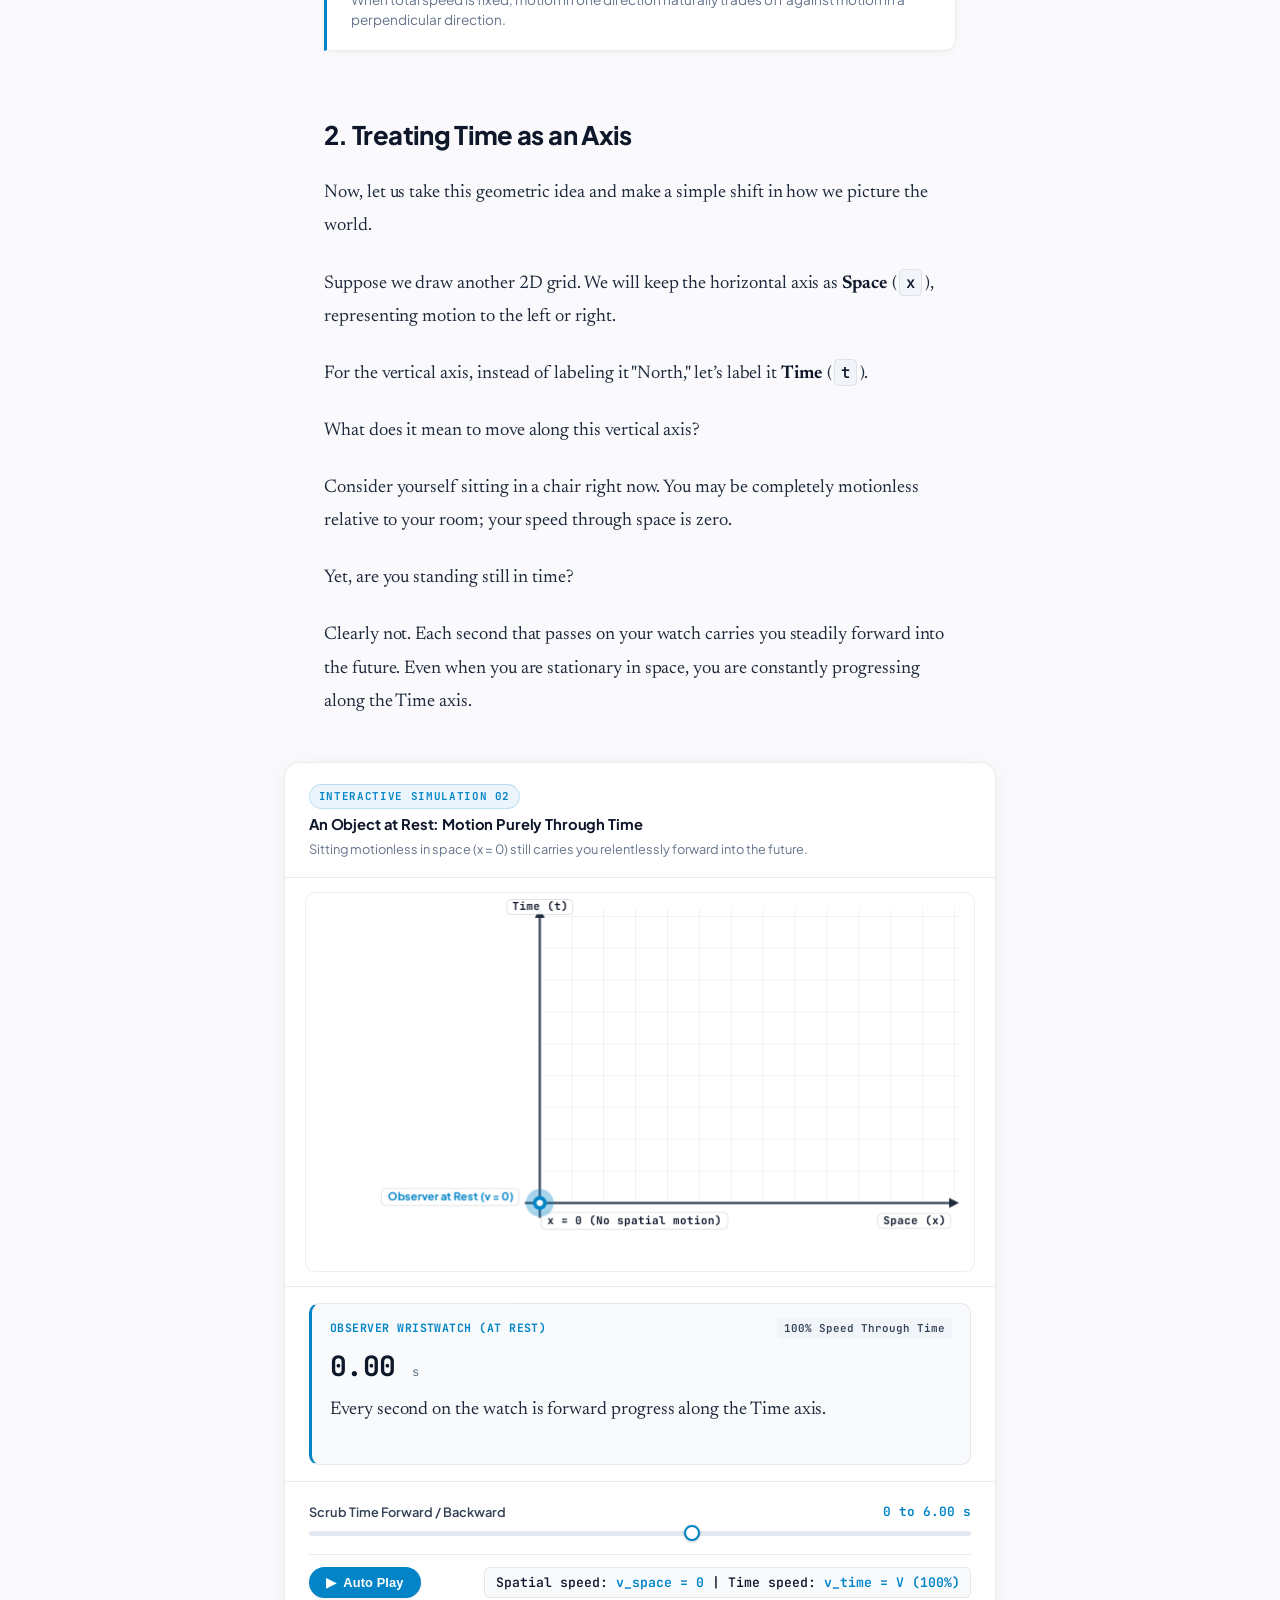
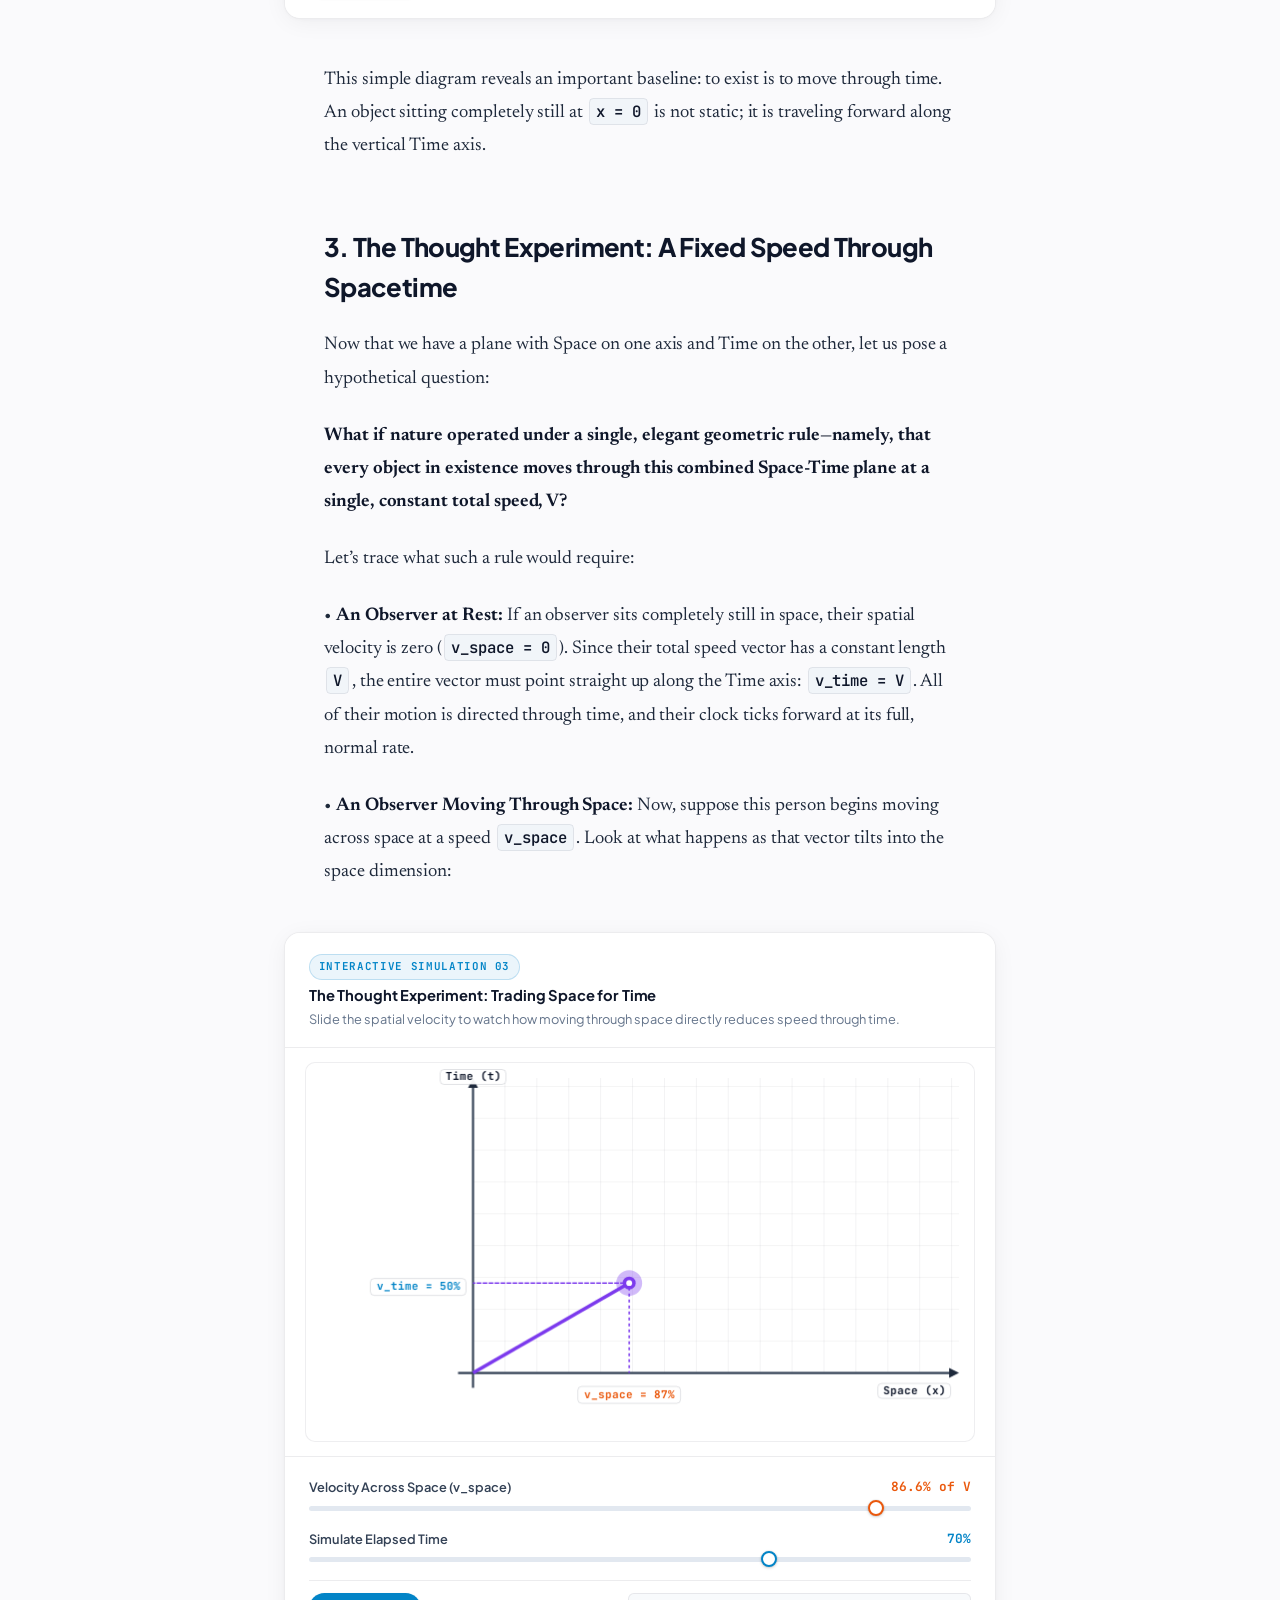
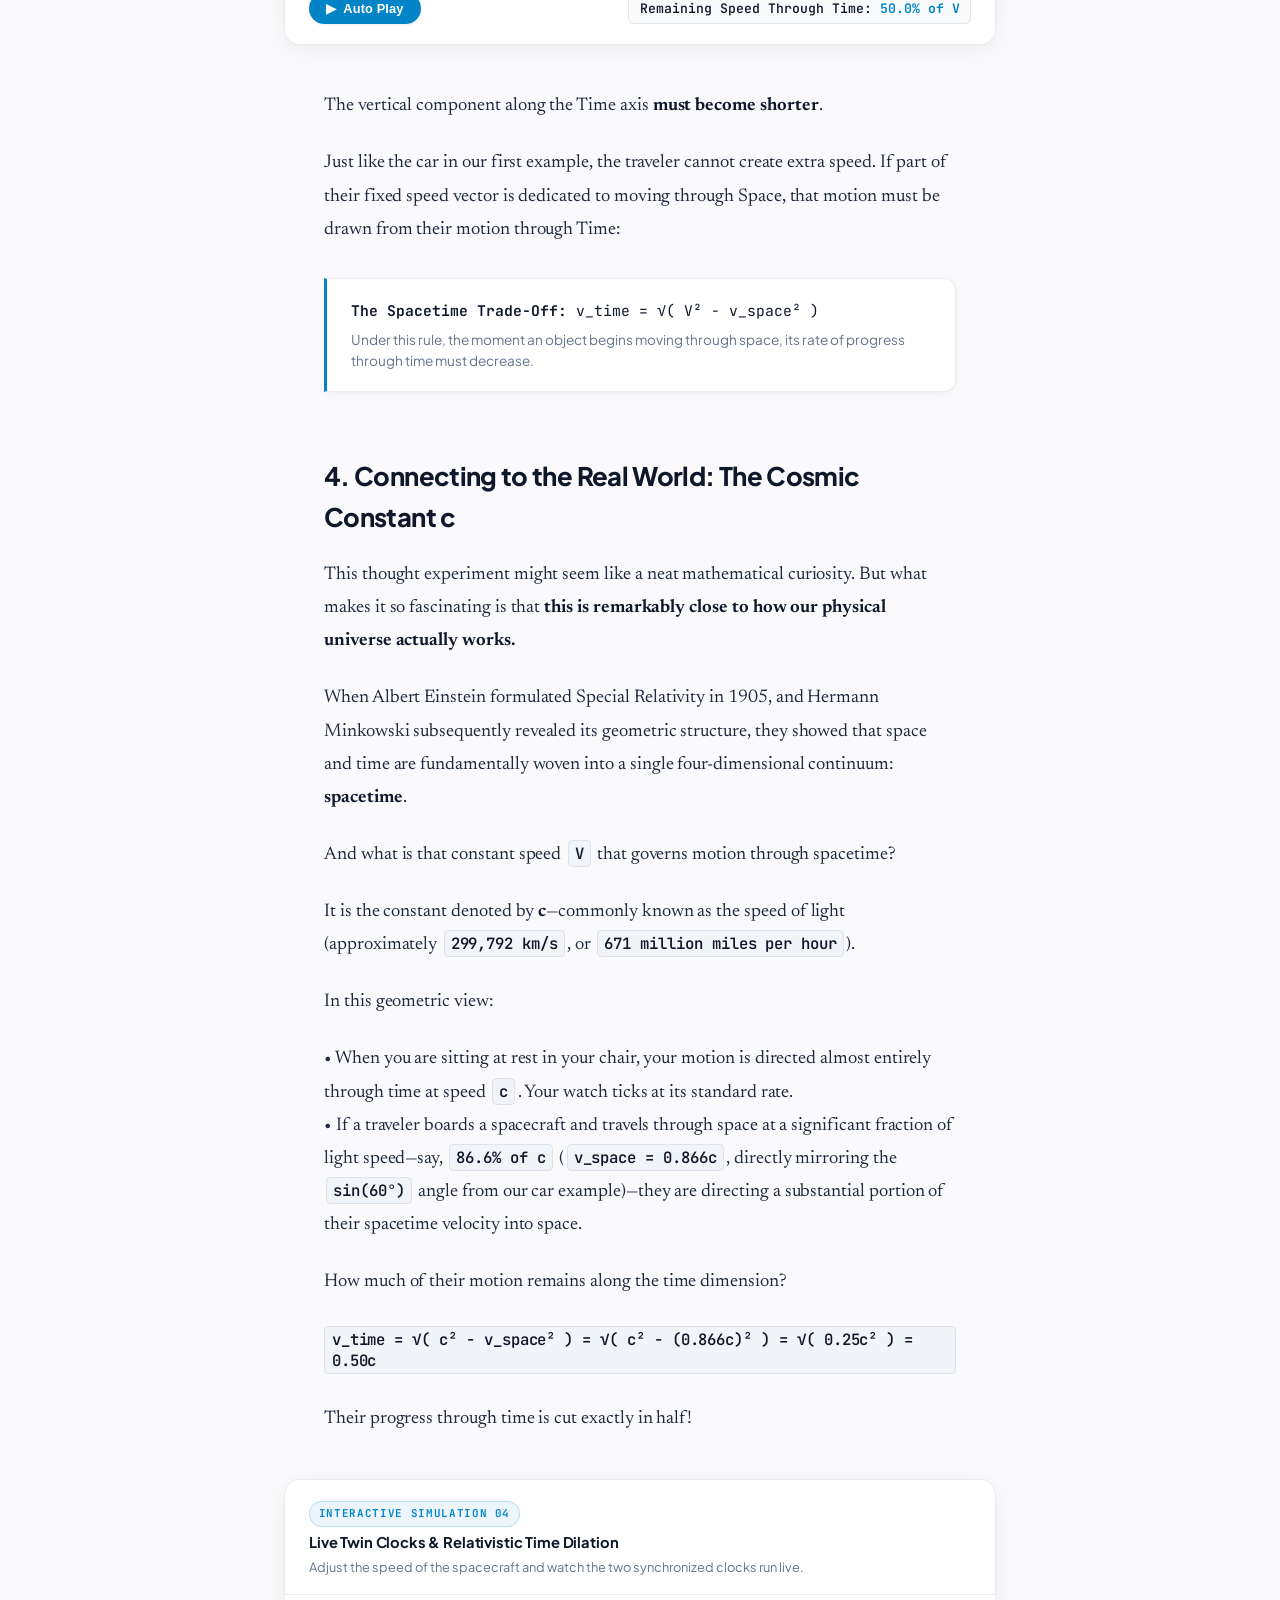
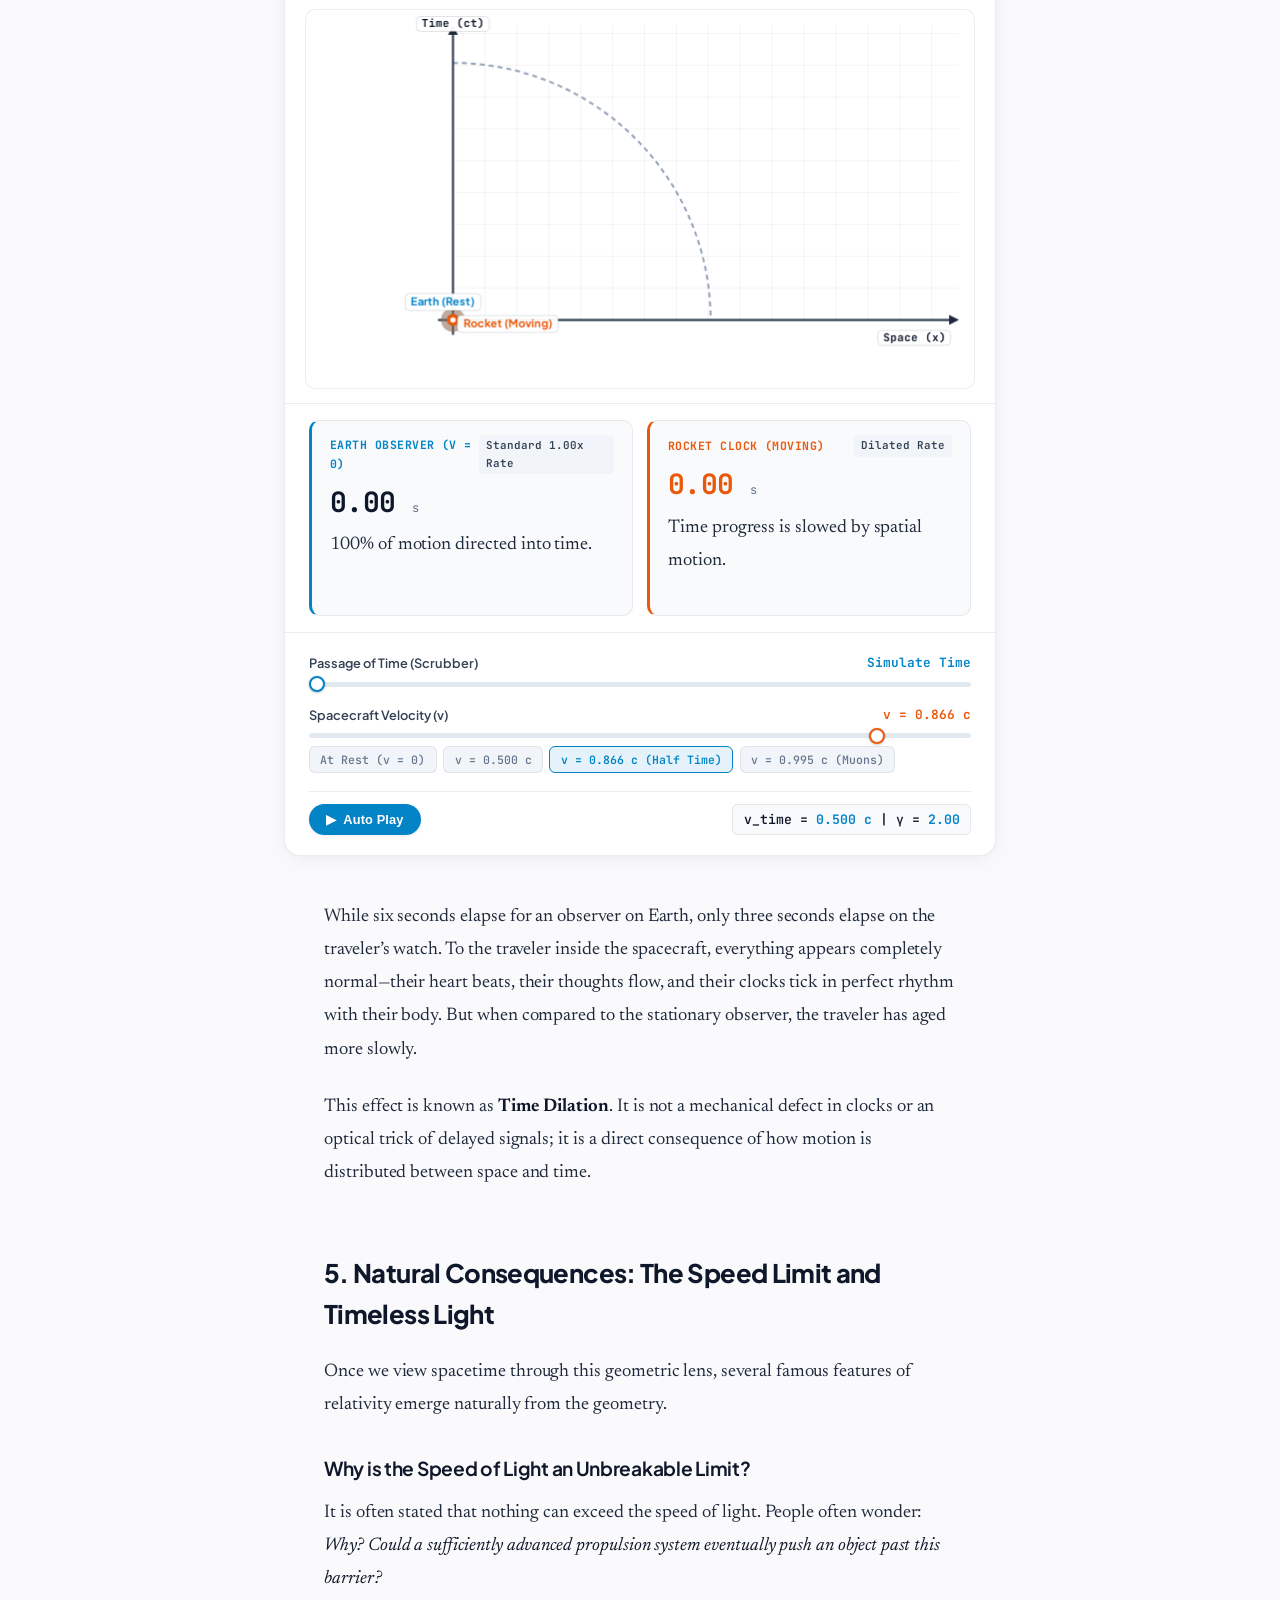
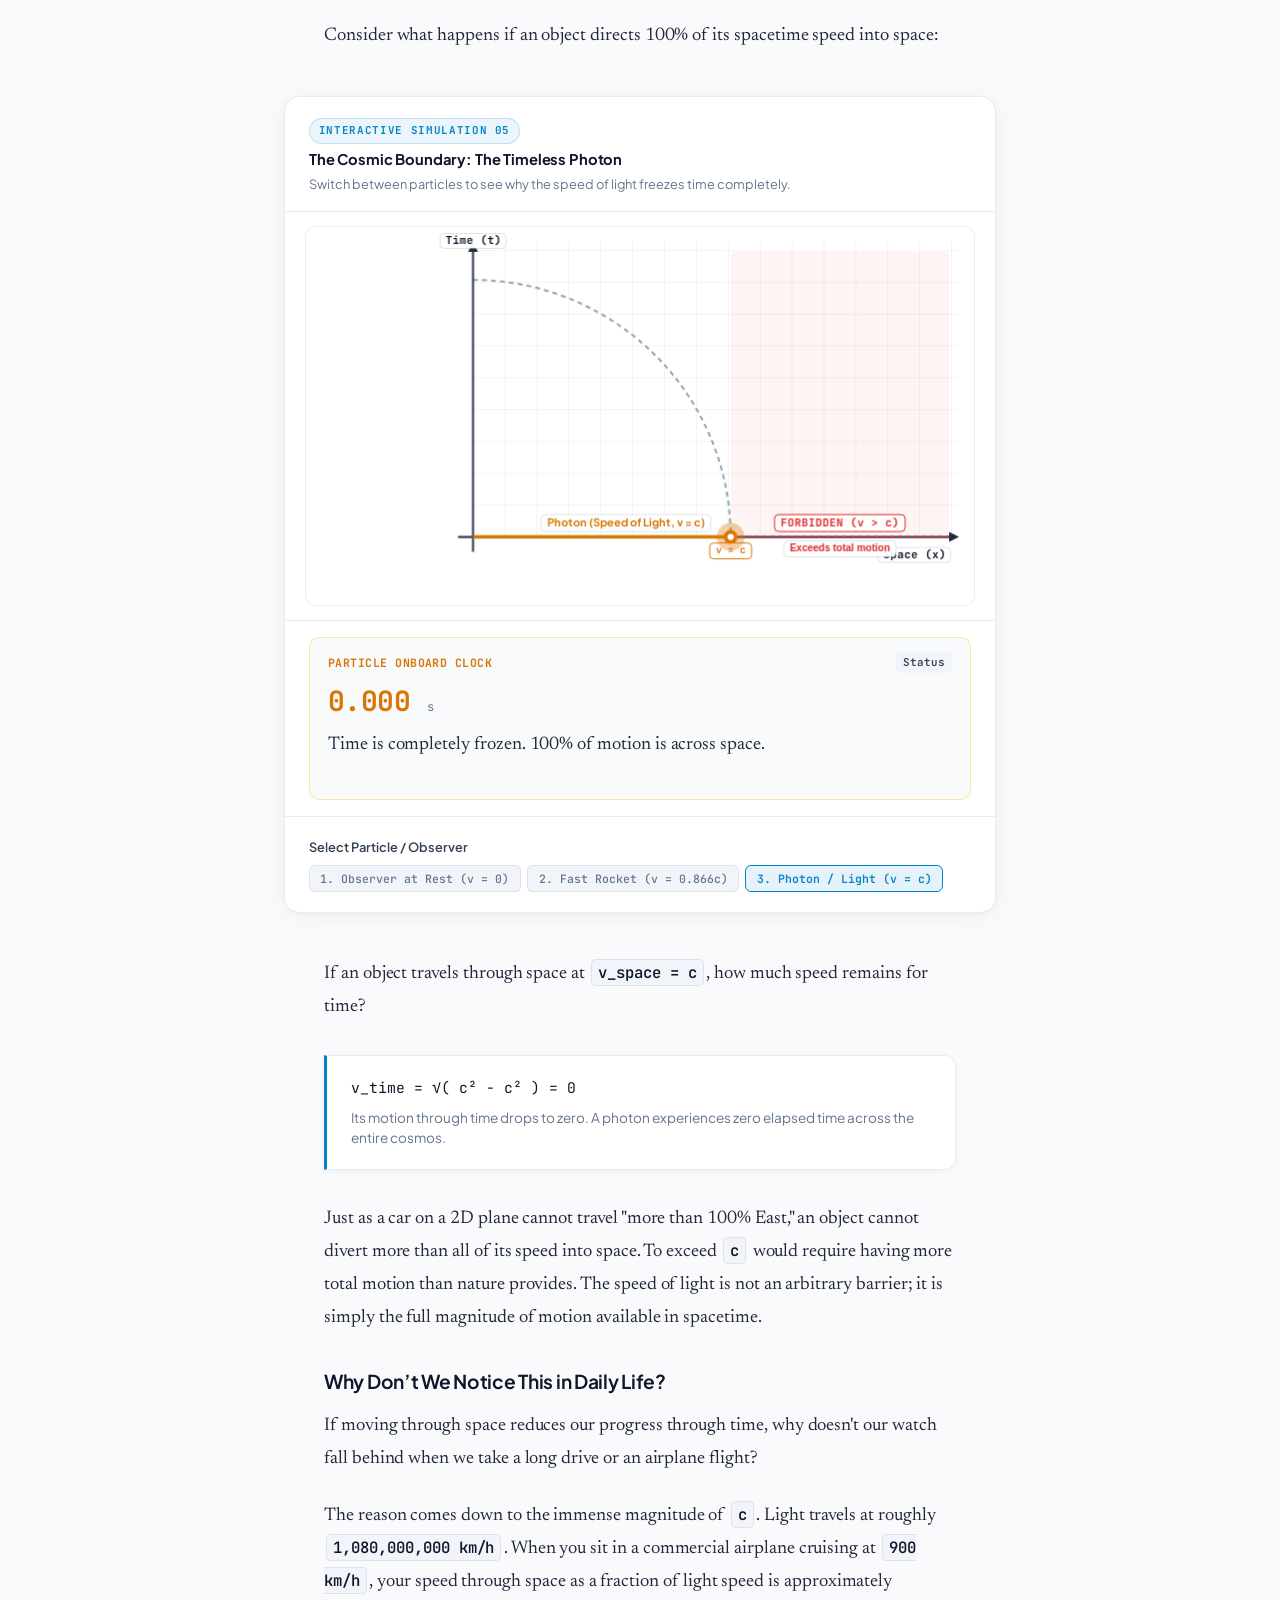
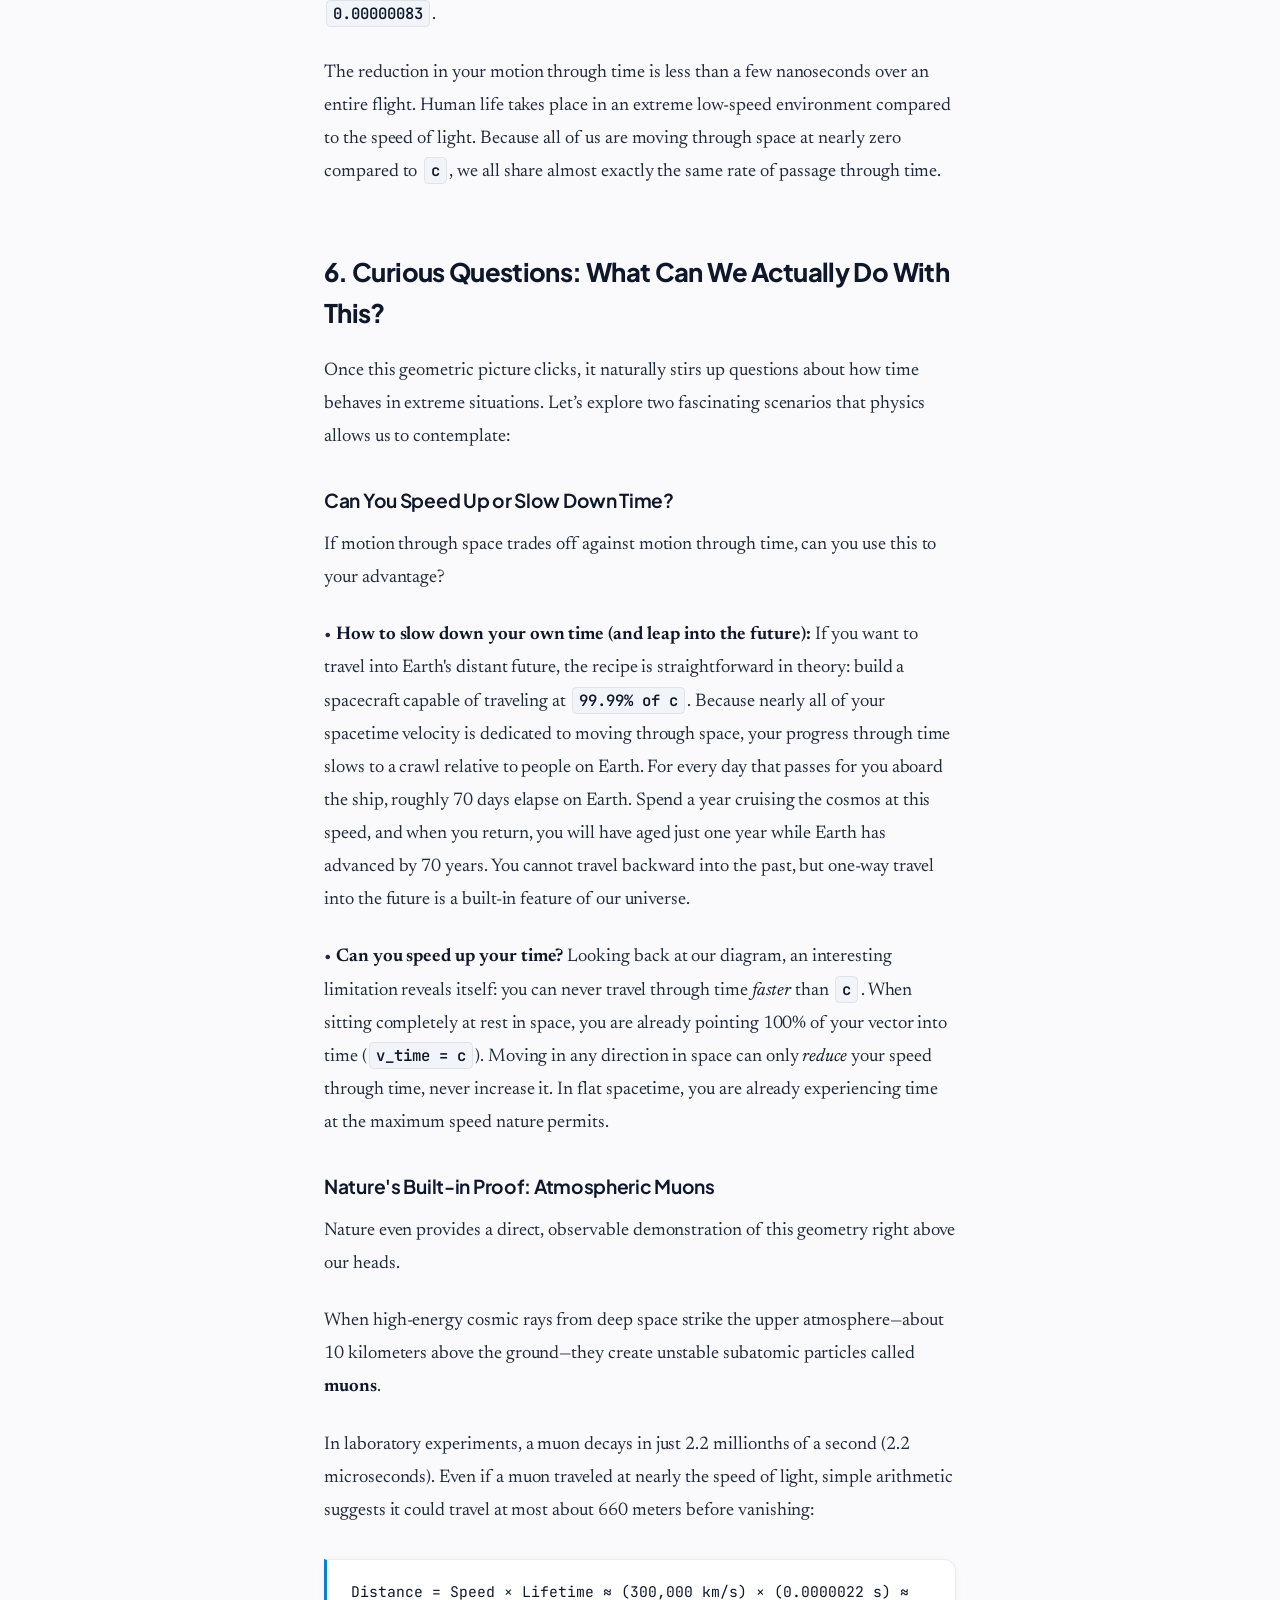
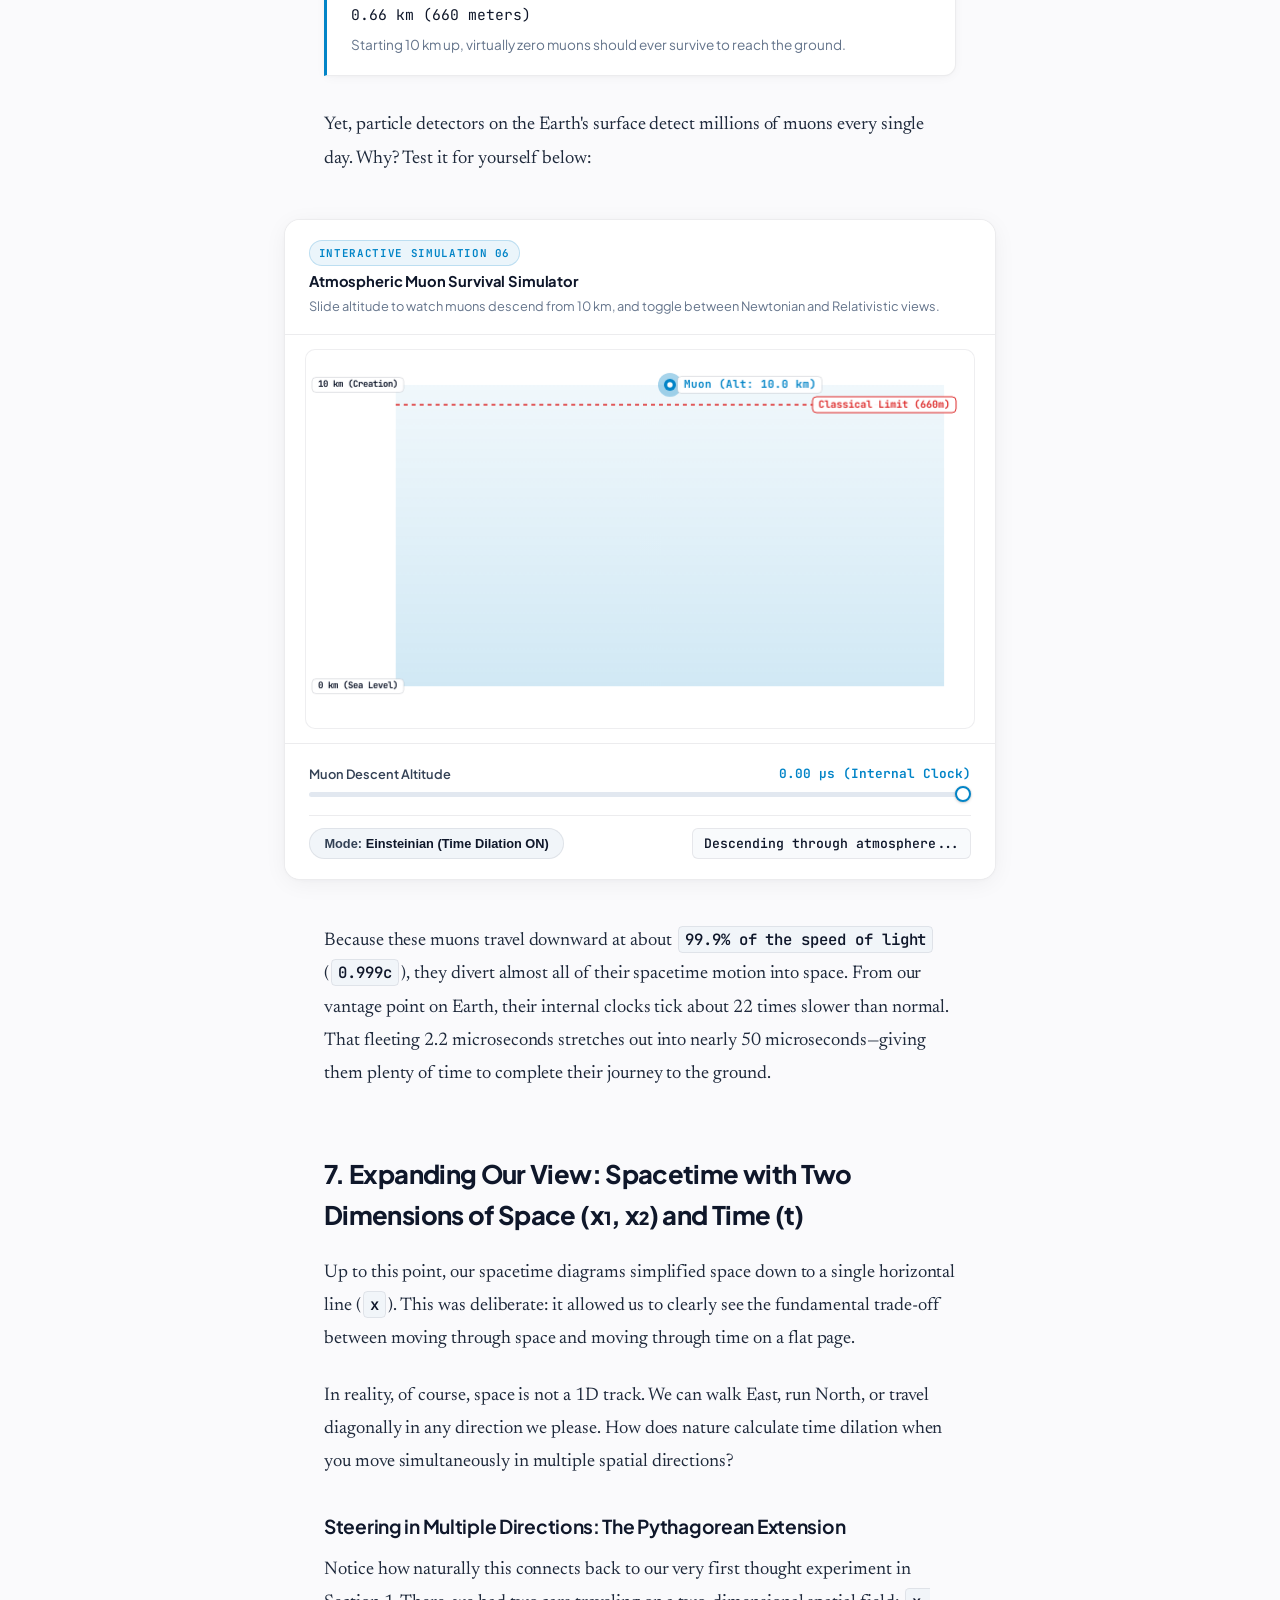
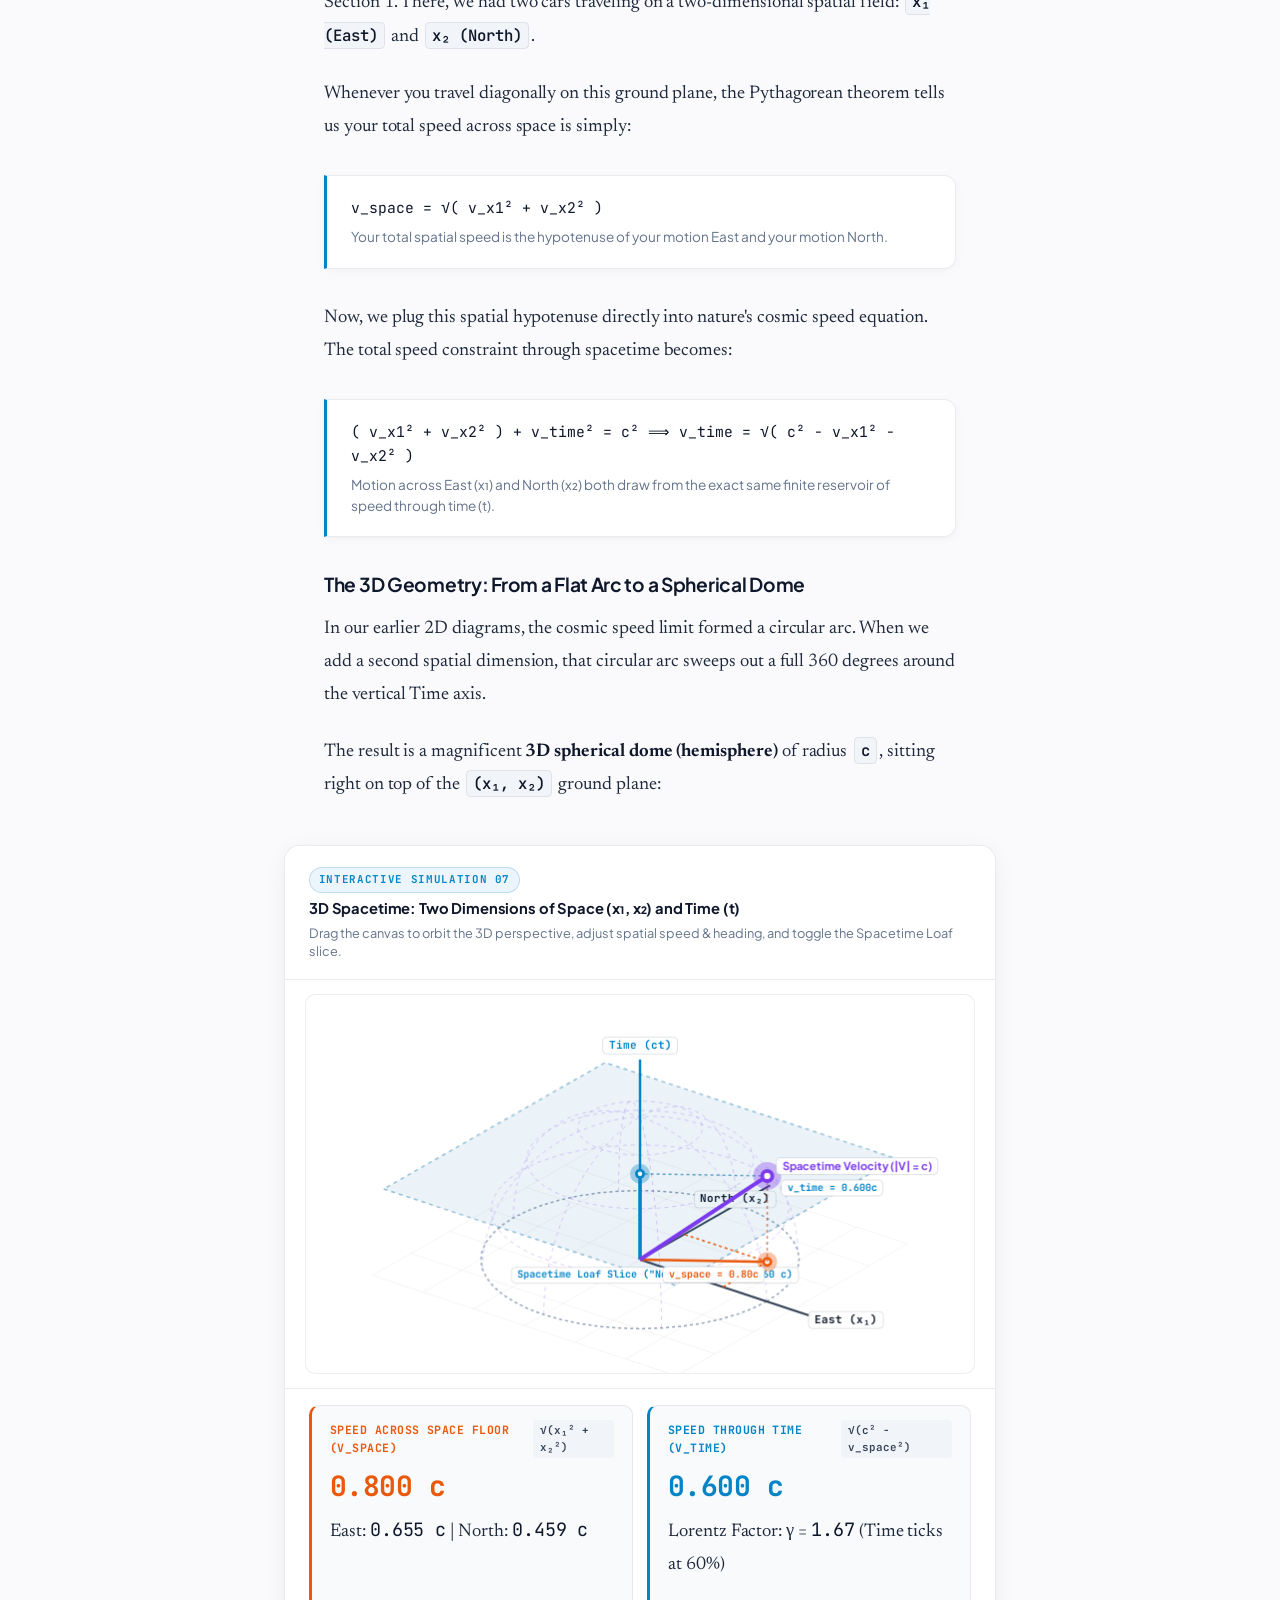
==== commit 5e50e859: "chore: remove legacy Part 2 assets, update AGENTS.md, and polish design system" ====
--- a/posts/01-why-motion-through-space-affects-time/index.html
+++ b/posts/01-why-motion-through-space-affects-time/index.html
@@ -16,6 +16,7 @@
   </script>
 </head>
 <body>
+  <div class="reading-progress-bar" id="reading-progress"></div>
 
   <!-- Top Navigation -->
   <nav class="site-nav">
--- a/css/style.css
+++ b/css/style.css
@@ -1,63 +1,64 @@
 /* ==========================================================================
    How Does The Universe Work? - Core Design System & Styling
+   Minimal, Modern, Precision Scientific Aesthetic
    ========================================================================== */
 
 @import url('https://fonts.googleapis.com/css2?family=Plus+Jakarta+Sans:wght@400;500;600;700;800&family=JetBrains+Mono:wght@400;500;600;700&family=Newsreader:ital,opsz,wght@0,6..72,400;0,6..72,500;0,6..72,600;1,6..72,400&display=swap');
 
-/* Default Theme: LIGHT MODE */
+/* Default Theme: LIGHT MODE (Warm Minimal Paper) */
 :root,
 [data-theme="light"] {
   color-scheme: light;
 
   /* Surface & Background Hierarchy */
-  --bg-space: #f1f5f9;              /* Crisp slate-100 background for card pop */
+  --bg-space: #fafafc;              /* Warm off-white minimal canvas */
   --bg-card: #ffffff;               /* Pure white card surface */
-  --bg-card-subtle: #f8fafc;        /* Slate-50 container / header */
-  --bg-surface-elevated: #e2e8f0;   /* Slate-200 badge / controls */
-
-  /* Borders */
-  --border-subtle: #cbd5e1;         /* Defined slate-300 dividers */
-  --border-medium: #94a3b8;         /* Slate-400 on hover / active */
-  --border-active: #0369a1;         /* Deep Sky-700 */
+  --bg-card-subtle: #f8fafc;        /* Soft container / header tint */
+  --bg-surface-elevated: #f1f5f9;   /* Subtle elevated controls / pills */
+
+  /* Hairline Borders */
+  --border-subtle: rgba(15, 23, 42, 0.08);       /* Soft modern hairline divider */
+  --border-medium: rgba(15, 23, 42, 0.16);       /* Hover / active divider */
+  --border-active: #0284c7;                      /* Active Sky-600 */
 
   /* Typography Colors */
-  --text-primary: #0f172a;          /* Slate-900: sharp headings */
-  --text-secondary: #1e293b;        /* Slate-800: high-contrast body */
-  --text-prose: #1e293b;            /* Rich legible serif prose */
+  --text-primary: #0f172a;          /* Slate-900: sharp titles & headings */
+  --text-secondary: #334155;        /* Slate-700: UI labels & meta */
+  --text-prose: #1e293b;            /* Slate-800: high-contrast editorial prose */
   --text-emphasis: #0f172a;         /* High-contrast emphasis */
-  --text-muted: #475569;            /* Slate-600: 5.9:1 contrast */
-  --text-faint: #64748b;            /* Slate-500: 4.6:1 contrast */
-
-  /* Physics Semantic Palette (High-Contrast for Light Theme) */
-  --color-time: #0369a1;            /* Deep Sky-700: Time / Earth / Rest (5.6:1) */
-  --color-time-glow: rgba(3, 105, 161, 0.2);
-  --color-space: #c2410c;           /* Deep Radiant Orange-700: Space / Motion (5.1:1) */
-  --color-space-glow: rgba(194, 65, 12, 0.2);
-  --color-invariant: #6d28d9;       /* Deep Violet-700: Total Speed Arc c (7.9:1) */
-  --color-photon: #b45309;          /* Deep Amber-700: Light / Bound (4.6:1) */
-  --color-emerald: #047857;         /* Emerald-700: Verified / Sync (6.2:1) */
-  --color-danger: #b91c1c;          /* Red-700: Lag / Forbidden (6.8:1) */
+  --text-muted: #64748b;            /* Slate-500: descriptions & subtext */
+  --text-faint: #94a3b8;            /* Slate-400: secondary timestamps & tags */
+
+  /* Physics Semantic Palette (Calibrated Contrast) */
+  --color-time: #0284c7;            /* Sky-600: Time / Earth / Rest */
+  --color-time-glow: rgba(2, 132, 199, 0.16);
+  --color-space: #ea580c;           /* Radiant Orange-600: Space / Motion */
+  --color-space-glow: rgba(234, 88, 12, 0.16);
+  --color-invariant: #7c3aed;       /* Violet-600: Total Speed Arc c */
+  --color-photon: #d97706;          /* Amber-600: Light / Bound */
+  --color-emerald: #059669;         /* Emerald-600: Verified / Synchronized */
+  --color-danger: #dc2626;          /* Red-600: Lag / Beyond-c Forbidden */
 
   /* Chrome & Structural Variables */
-  --nav-bg: rgba(241, 245, 249, 0.92);
-  --bg-canvas-outer: #f1f5f9;
+  --nav-bg: rgba(250, 250, 252, 0.88);
+  --bg-canvas-outer: #ffffff;
   --bg-canvas: #ffffff;
-  --border-canvas: #cbd5e1;
-  --shadow-canvas: inset 0 0 24px rgba(0, 0, 0, 0.05);
-  --slider-track: #cbd5e1;
-  --chip-bg: #e2e8f0;
-  --chip-hover: #cbd5e1;
-  --btn-secondary-bg: #e2e8f0;
-  --btn-secondary-hover: #cbd5e1;
+  --border-canvas: rgba(15, 23, 42, 0.07);
+  --shadow-canvas: none;
+  --slider-track: #e2e8f0;
+  --chip-bg: #f1f5f9;
+  --chip-hover: #e2e8f0;
+  --btn-secondary-bg: #f1f5f9;
+  --btn-secondary-hover: #e2e8f0;
   --math-badge-bg: #f8fafc;
-  --bg-footer: #e2e8f0;
-  --shadow-artifact: 0 12px 32px -4px rgba(15, 23, 42, 0.12), 0 4px 8px -2px rgba(15, 23, 42, 0.04);
-  --shadow-card: 0 4px 16px -2px rgba(15, 23, 42, 0.08), 0 2px 4px -2px rgba(15, 23, 42, 0.04);
+  --bg-footer: #f8fafc;
+  --shadow-artifact: 0 4px 24px -2px rgba(15, 23, 42, 0.06), 0 1px 4px -1px rgba(15, 23, 42, 0.03);
+  --shadow-card: 0 2px 12px -2px rgba(15, 23, 42, 0.05), 0 1px 3px -1px rgba(15, 23, 42, 0.03);
 
   /* Fonts */
   --font-sans: 'Plus Jakarta Sans', -apple-system, BlinkMacSystemFont, "Segoe UI", Roboto, sans-serif;
-  --font-serif: 'Newsreader', Georgia, serif;
-  --font-mono: 'JetBrains Mono', monospace;
+  --font-serif: 'Newsreader', Georgia, 'Times New Roman', serif;
+  --font-mono: 'JetBrains Mono', ui-monospace, SFMono-Regular, Menlo, Monaco, Consolas, monospace;
 }
 
 /* DARK MODE (Obsidian Deep Scientific Theme) */
@@ -65,49 +66,49 @@
   color-scheme: dark;
 
   /* Surface & Background Hierarchy */
-  --bg-space: #070a12;
-  --bg-card: #0d1322;
-  --bg-card-subtle: #090e1a;
-  --bg-surface-elevated: #131b2e;
-
-  /* Borders */
-  --border-subtle: #222f49;
-  --border-medium: #334466;
-  --border-active: #38bdf8;
+  --bg-space: #090b10;              /* True obsidian deep space */
+  --bg-card: #0e121a;               /* Refined dark card surface */
+  --bg-card-subtle: #0a0d14;        /* Darker container / header */
+  --bg-surface-elevated: #161c27;   /* Elevated dark badges & controls */
+
+  /* Hairline Borders */
+  --border-subtle: rgba(255, 255, 255, 0.08);   /* Clean, non-intrusive hairline */
+  --border-medium: rgba(255, 255, 255, 0.16);   /* Hover / active outline */
+  --border-active: #38bdf8;                      /* Electric Cyan active ring */
 
   /* Typography Colors */
-  --text-primary: #f8fafc;
-  --text-secondary: #e2e8f0;
-  --text-prose: #e2e8f0;
-  --text-emphasis: #ffffff;
-  --text-muted: #94a3b8;
-  --text-faint: #64748b;
+  --text-primary: #f8fafc;          /* High-clarity white headings */
+  --text-secondary: #cbd5e1;        /* Crisp slate-300 UI text */
+  --text-prose: #e2e8f0;            /* Warm readable prose */
+  --text-emphasis: #ffffff;         /* Pure white emphasis */
+  --text-muted: #94a3b8;            /* Slate-400 subtext */
+  --text-faint: #64748b;            /* Slate-500 secondary labels */
 
   /* Physics Semantic Palette */
-  --color-time: #38bdf8;        /* Electric Cyan: Time / Earth / Rest */
-  --color-time-glow: rgba(56, 189, 248, 0.25);
-  --color-space: #fb923c;       /* Radiant Coral/Amber: Space / Motion */
-  --color-space-glow: rgba(251, 146, 60, 0.25);
-  --color-invariant: #a855f7;   /* Luminous Violet: Total Speed Arc (c) */
-  --color-photon: #facc15;      /* Golden Sun: Light / Bound */
-  --color-emerald: #10b981;     /* Emerald: Synchronized / Verified */
-  --color-danger: #f87171;      /* Red: Lag / Forbidden Beyond-c */
+  --color-time: #38bdf8;            /* Electric Cyan: Time / Earth / Rest */
+  --color-time-glow: rgba(56, 189, 248, 0.2);
+  --color-space: #fb923c;           /* Radiant Coral: Space / Motion */
+  --color-space-glow: rgba(251, 146, 60, 0.2);
+  --color-invariant: #a855f7;       /* Luminous Violet: Total Speed Arc (c) */
+  --color-photon: #facc15;          /* Golden Sun: Light / Bound */
+  --color-emerald: #10b981;         /* Emerald: Synchronized / Verified */
+  --color-danger: #f87171;          /* Soft Red: Lag / Forbidden Beyond-c */
 
   /* Chrome & Structural Variables */
-  --nav-bg: rgba(7, 10, 18, 0.92);
-  --bg-canvas-outer: #05080f;
-  --bg-canvas: #05080f;
-  --border-canvas: #222f49;
-  --shadow-canvas: inset 0 0 40px rgba(0, 0, 0, 0.7);
-  --slider-track: #1e293b;
-  --chip-bg: #131b2e;
-  --chip-hover: #1e293b;
-  --btn-secondary-bg: #131b2e;
-  --btn-secondary-hover: #1e293b;
-  --math-badge-bg: #090e1a;
-  --bg-footer: #05080f;
-  --shadow-artifact: 0 20px 40px -15px rgba(0, 0, 0, 0.7);
-  --shadow-card: 0 15px 30px -10px rgba(0, 0, 0, 0.6);
+  --nav-bg: rgba(9, 11, 16, 0.88);
+  --bg-canvas-outer: #0a0d14;
+  --bg-canvas: #0a0d14;
+  --border-canvas: rgba(255, 255, 255, 0.07);
+  --shadow-canvas: none;
+  --slider-track: #1a2232;
+  --chip-bg: #161c27;
+  --chip-hover: #1f2838;
+  --btn-secondary-bg: #161c27;
+  --btn-secondary-hover: #1f2838;
+  --math-badge-bg: #0a0d14;
+  --bg-footer: #06080c;
+  --shadow-artifact: 0 16px 36px -8px rgba(0, 0, 0, 0.6);
+  --shadow-card: 0 8px 24px -6px rgba(0, 0, 0, 0.5);
 }
 
 /* Base Reset & Document Styles */
@@ -130,12 +131,25 @@
   -webkit-font-smoothing: antialiased;
   -moz-osx-font-smoothing: grayscale;
   overflow-x: hidden;
-  transition: background-color 0.25s ease, color 0.25s ease;
+  transition: background-color 0.25s cubic-bezier(0.16, 1, 0.3, 1), color 0.25s ease;
 }
 
 ::selection {
   background: var(--color-time);
   color: #ffffff;
+}
+
+/* Reading Progress Bar (Fixed Top hairline) */
+.reading-progress-bar {
+  position: fixed;
+  top: 0;
+  left: 0;
+  height: 2.5px;
+  width: 0%;
+  background: linear-gradient(90deg, var(--color-time), var(--color-invariant));
+  z-index: 100;
+  pointer-events: none;
+  transition: width 0.1s linear;
 }
 
 /* Masthead Navigation */
@@ -144,7 +158,8 @@
   top: 0;
   z-index: 50;
   background: var(--nav-bg);
-  backdrop-filter: blur(12px);
+  backdrop-filter: blur(16px) saturate(180%);
+  -webkit-backdrop-filter: blur(16px) saturate(180%);
   border-bottom: 1px solid var(--border-subtle);
   transition: background 0.25s ease, border-color 0.25s ease;
 }
@@ -153,7 +168,7 @@
   max-width: 1040px;
   margin: 0 auto;
   padding: 0 1.5rem;
-  height: 4rem;
+  height: 3.75rem;
   display: flex;
   align-items: center;
   justify-content: space-between;
@@ -165,38 +180,44 @@
   gap: 0.75rem;
   text-decoration: none;
   color: var(--text-primary);
+  transition: opacity 0.2s ease;
+}
+
+.brand-link:hover {
+  opacity: 0.85;
 }
 
 .brand-badge {
-  width: 2rem;
-  height: 2rem;
-  border-radius: 0.5rem;
+  width: 1.85rem;
+  height: 1.85rem;
+  border-radius: 0.45rem;
   background: linear-gradient(135deg, var(--color-time), var(--color-invariant));
   display: flex;
   align-items: center;
   justify-content: center;
-  font-weight: 800;
+  font-weight: 700;
   font-family: var(--font-mono);
   color: #ffffff;
-  font-size: 0.95rem;
-  box-shadow: 0 0 16px var(--color-time-glow);
+  font-size: 0.9rem;
+  box-shadow: 0 0 12px var(--color-time-glow);
 }
 
 .brand-title {
-  font-weight: 800;
-  font-size: 0.95rem;
-  letter-spacing: -0.02em;
+  font-weight: 750;
+  font-size: 0.88rem;
+  letter-spacing: -0.015em;
   color: var(--text-primary);
 }
 
 .brand-tag {
-  font-size: 0.7rem;
+  font-size: 0.68rem;
   font-family: var(--font-mono);
   color: var(--text-muted);
   background: var(--bg-surface-elevated);
-  padding: 0.15rem 0.5rem;
+  padding: 0.12rem 0.45rem;
   border-radius: 9999px;
   border: 1px solid var(--border-subtle);
+  letter-spacing: 0.04em;
 }
 
 .nav-links {
@@ -210,11 +231,12 @@
 .nav-links a {
   color: var(--text-secondary);
   text-decoration: none;
-  transition: color 0.2s;
-  font-weight: 600;
-}
-
-.nav-links a:hover, .nav-links a.active {
+  transition: color 0.15s ease;
+  font-weight: 550;
+}
+
+.nav-links a:hover,
+.nav-links a.active {
   color: var(--color-time);
 }
 
@@ -223,22 +245,30 @@
   display: inline-flex;
   align-items: center;
   justify-content: center;
-  width: 2.25rem;
-  height: 2.25rem;
+  width: 2.15rem;
+  height: 2.15rem;
   padding: 0;
-  border-radius: 0.5rem;
+  border-radius: 9999px;
   background: var(--bg-surface-elevated);
   border: 1px solid var(--border-subtle);
   color: var(--text-secondary);
   cursor: pointer;
-  transition: all 0.2s ease;
+  transition: transform 0.2s cubic-bezier(0.16, 1, 0.3, 1), background 0.2s, border-color 0.2s;
+}
+
+.theme-toggle-btn svg {
+  transition: transform 0.3s cubic-bezier(0.16, 1, 0.3, 1);
 }
 
 .theme-toggle-btn:hover {
-  background: var(--border-medium);
+  background: var(--chip-hover);
   color: var(--color-time);
-  border-color: var(--border-active);
-  transform: translateY(-1px);
+  border-color: var(--border-medium);
+  transform: scale(1.06);
+}
+
+.theme-toggle-btn:hover svg {
+  transform: rotate(15deg);
 }
 
 /* Toggle Icons: Sun shows in Dark Mode, Moon shows in Light Mode */
@@ -258,9 +288,9 @@
 
 /* Layout Containers */
 .reading-container {
-  max-width: 760px;
+  max-width: 680px;
   margin: 0 auto;
-  padding: 3rem 1.5rem 6rem;
+  padding: 3.5rem 1.5rem 6rem;
 }
 
 .wide-container {
@@ -271,34 +301,36 @@
 
 /* Editorial Typography */
 .article-header {
-  margin-bottom: 2.5rem;
+  margin-bottom: 2.75rem;
 }
 
 .category-tag {
   display: inline-flex;
   align-items: center;
-  gap: 0.5rem;
-  font-size: 0.75rem;
+  gap: 0.45rem;
+  font-size: 0.72rem;
   font-weight: 700;
+  font-family: var(--font-mono);
   text-transform: uppercase;
   letter-spacing: 0.08em;
   color: var(--color-time);
-  background: rgba(3, 105, 161, 0.1);
-  padding: 0.3rem 0.8rem;
+  background: rgba(2, 132, 199, 0.08);
+  padding: 0.25rem 0.75rem;
   border-radius: 9999px;
-  border: 1px solid var(--color-time-glow);
+  border: 1px solid rgba(2, 132, 199, 0.2);
   margin-bottom: 1.25rem;
 }
 
 [data-theme="dark"] .category-tag {
-  background: rgba(56, 189, 248, 0.15);
+  background: rgba(56, 189, 248, 0.12);
+  border-color: rgba(56, 189, 248, 0.25);
 }
 
 .article-title {
   font-size: 2.75rem;
   font-weight: 800;
-  letter-spacing: -0.03em;
-  line-height: 1.15;
+  letter-spacing: -0.035em;
+  line-height: 1.12;
   color: var(--text-primary);
   margin-bottom: 1rem;
 }
@@ -307,7 +339,7 @@
   font-family: var(--font-serif);
   font-size: 1.25rem;
   font-style: italic;
-  line-height: 1.5;
+  line-height: 1.55;
   color: var(--text-muted);
   margin-bottom: 1.5rem;
 }
@@ -315,7 +347,7 @@
 .article-meta {
   display: flex;
   align-items: center;
-  gap: 1rem;
+  gap: 0.85rem;
   font-size: 0.8rem;
   font-family: var(--font-mono);
   color: var(--text-faint);
@@ -326,15 +358,16 @@
 /* Editorial Prose */
 .editorial-prose p {
   font-family: var(--font-serif);
-  font-size: 1.18rem;
-  line-height: 1.75;
+  font-size: 1.15rem;
+  line-height: 1.8;
   color: var(--text-prose);
   margin-bottom: 1.5rem;
+  letter-spacing: -0.003em;
 }
 
 .editorial-prose strong {
   color: var(--text-primary);
-  font-weight: 700;
+  font-weight: 650;
 }
 
 .editorial-prose em {
@@ -343,19 +376,20 @@
 
 .editorial-prose h2 {
   font-family: var(--font-sans);
-  font-size: 1.65rem;
-  font-weight: 800;
-  letter-spacing: -0.02em;
+  font-size: 1.6rem;
+  font-weight: 750;
+  letter-spacing: -0.025em;
   color: var(--text-primary);
   margin-top: 3.5rem;
   margin-bottom: 1.25rem;
-  padding-top: 1rem;
+  padding-top: 0.5rem;
 }
 
 .editorial-prose h3 {
   font-family: var(--font-sans);
-  font-size: 1.25rem;
-  font-weight: 700;
+  font-size: 1.2rem;
+  font-weight: 650;
+  letter-spacing: -0.015em;
   color: var(--text-primary);
   margin-top: 2rem;
   margin-bottom: 0.75rem;
@@ -364,30 +398,30 @@
 .formula-card {
   background: var(--bg-card);
   border: 1px solid var(--border-subtle);
-  border-left: 4px solid var(--color-time);
+  border-left: 3px solid var(--color-time);
   padding: 1.25rem 1.5rem;
   border-radius: 0 0.75rem 0.75rem 0;
-  margin: 1.75rem 0;
-  font-family: var(--font-mono);
-  font-size: 0.95rem;
+  margin: 2rem 0;
+  font-family: var(--font-mono);
+  font-size: 0.92rem;
   color: var(--text-primary);
   box-shadow: var(--shadow-card);
 }
 
 .formula-card .formula-note {
   font-family: var(--font-sans);
-  font-size: 0.88rem;
+  font-size: 0.85rem;
   color: var(--text-muted);
   margin-top: 0.5rem;
   line-height: 1.5;
 }
 
-/* Interactive Explorable Card Container */
+/* Interactive Explorable Card Container (Unibody Design) */
 .interactive-artifact {
   margin: 2.75rem 0;
   background: var(--bg-card);
   border: 1px solid var(--border-subtle);
-  border-radius: 1.25rem;
+  border-radius: 1rem;
   overflow: hidden;
   box-shadow: var(--shadow-artifact);
   transition: border-color 0.2s ease, box-shadow 0.2s ease, background 0.25s ease;
@@ -397,9 +431,19 @@
   border-color: var(--border-medium);
 }
 
+/* Desktop Breakout: Gives canvas diagrams generous breathing space */
+@media (min-width: 840px) {
+  .editorial-prose .interactive-artifact {
+    margin-left: -2.5rem;
+    margin-right: -2.5rem;
+    width: calc(100% + 5rem);
+    max-width: 760px;
+  }
+}
+
 .artifact-header {
-  padding: 1rem 1.5rem;
-  background: var(--bg-card-subtle);
+  padding: 1.125rem 1.5rem;
+  background: var(--bg-card);
   border-bottom: 1px solid var(--border-subtle);
   display: flex;
   flex-wrap: wrap;
@@ -412,95 +456,100 @@
   display: inline-flex;
   align-items: center;
   gap: 0.35rem;
+  font-family: var(--font-mono);
+  font-size: 0.68rem;
+  font-weight: 650;
+  text-transform: uppercase;
+  letter-spacing: 0.06em;
+  color: var(--color-time);
+  background: rgba(2, 132, 199, 0.08);
+  padding: 0.2rem 0.55rem;
+  border-radius: 9999px;
+  border: 1px solid rgba(2, 132, 199, 0.2);
+}
+
+[data-theme="dark"] .artifact-badge {
+  background: rgba(56, 189, 248, 0.12);
+  border-color: rgba(56, 189, 248, 0.25);
+}
+
+.artifact-title {
+  font-size: 0.92rem;
+  font-weight: 700;
+  letter-spacing: -0.01em;
+  color: var(--text-primary);
+  margin-top: 0.25rem;
+}
+
+.artifact-desc {
+  font-size: 0.8rem;
+  color: var(--text-muted);
+  margin-top: 0.2rem;
+  line-height: 1.45;
+}
+
+/* Canvas Viewport */
+.canvas-viewport {
+  position: relative;
+  background: var(--bg-canvas);
+  padding: 0.875rem 1.25rem;
+  display: flex;
+  justify-content: center;
+  align-items: center;
+  transition: background 0.25s ease;
+}
+
+.canvas-viewport canvas {
+  width: 100%;
+  max-width: 100%;
+  height: 380px;
+  border-radius: 0.625rem;
+  background: var(--bg-canvas);
+  border: 1px solid var(--border-canvas);
+  transition: background 0.25s ease, border-color 0.25s ease;
+}
+
+/* Clocks Display (Precision Telemetry Layout) */
+.twin-clocks-panel {
+  padding: 1rem 1.5rem;
+  background: var(--bg-card);
+  border-top: 1px solid var(--border-subtle);
+  display: grid;
+  grid-template-columns: 1fr 1fr;
+  gap: 0.875rem;
+}
+
+.clock-card {
+  padding: 0.875rem 1.125rem;
+  border-radius: 0.625rem;
+  background: var(--bg-card-subtle);
+  border: 1px solid var(--border-subtle);
+  transition: all 0.2s ease;
+}
+
+.clock-card.cyan {
+  border-color: var(--border-subtle);
+  border-left: 3px solid var(--color-time);
+}
+
+.clock-card.amber {
+  border-color: var(--border-subtle);
+  border-left: 3px solid var(--color-space);
+}
+
+.clock-meta {
+  display: flex;
+  align-items: center;
+  justify-content: space-between;
+  margin-bottom: 0.35rem;
+}
+
+.clock-label {
   font-family: var(--font-mono);
   font-size: 0.72rem;
   font-weight: 700;
   text-transform: uppercase;
-  color: var(--color-time);
-  background: rgba(3, 105, 161, 0.1);
-  padding: 0.25rem 0.6rem;
-  border-radius: 0.35rem;
-  border: 1px solid var(--color-time-glow);
-}
-
-[data-theme="dark"] .artifact-badge {
-  background: rgba(56, 189, 248, 0.15);
-}
-
-.artifact-title {
-  font-size: 0.9rem;
-  font-weight: 700;
-  color: var(--text-primary);
-}
-
-.artifact-desc {
-  font-size: 0.78rem;
-  color: var(--text-muted);
-  margin-top: 0.15rem;
-}
-
-/* Canvas Viewport */
-.canvas-viewport {
-  position: relative;
-  background: var(--bg-canvas-outer);
-  padding: 1.25rem;
-  display: flex;
-  justify-content: center;
-  align-items: center;
-  transition: background 0.25s ease;
-}
-
-.canvas-viewport canvas {
-  width: 100%;
-  max-width: 680px;
-  height: 380px;
-  border-radius: 0.75rem;
-  background: var(--bg-canvas);
-  border: 1px solid var(--border-canvas);
-  box-shadow: var(--shadow-canvas);
-  transition: background 0.25s ease, border-color 0.25s ease;
-}
-
-/* Clocks Display */
-.twin-clocks-panel {
-  padding: 1.25rem 1.5rem;
-  background: var(--bg-card-subtle);
-  border-top: 1px solid var(--border-subtle);
-  display: grid;
-  grid-template-columns: 1fr 1fr;
-  gap: 1rem;
-}
-
-.clock-card {
-  padding: 1rem;
-  border-radius: 0.75rem;
-  background: var(--bg-card);
-  border: 1px solid var(--border-subtle);
-  transition: all 0.2s ease;
-}
-
-.clock-card.cyan {
-  border-color: var(--color-time);
-  border-left: 3px solid var(--color-time);
-}
-
-.clock-card.amber {
-  border-color: var(--color-space);
-  border-left: 3px solid var(--color-space);
-}
-
-.clock-meta {
-  display: flex;
-  align-items: center;
-  justify-content: space-between;
-  margin-bottom: 0.35rem;
-}
-
-.clock-label {
-  font-family: var(--font-mono);
-  font-size: 0.72rem;
-  font-weight: 700;
-  text-transform: uppercase;
+  letter-spacing: 0.04em;
 }
 
 .clock-card.cyan .clock-label { color: var(--color-time); }
@@ -510,7 +559,7 @@
   font-family: var(--font-mono);
   font-size: 0.68rem;
   font-weight: 600;
-  padding: 0.15rem 0.45rem;
+  padding: 0.12rem 0.45rem;
   border-radius: 0.25rem;
   background: var(--bg-surface-elevated);
   color: var(--text-secondary);
@@ -518,9 +567,10 @@
 
 .clock-time {
   font-family: var(--font-mono);
-  font-size: 1.85rem;
-  font-weight: 800;
-  letter-spacing: 0.05em;
+  font-size: 1.75rem;
+  font-weight: 700;
+  letter-spacing: -0.02em;
+  font-variant-numeric: tabular-nums;
   color: var(--text-primary);
 }
 
@@ -539,11 +589,11 @@
 /* Artifact Controls Panel */
 .artifact-controls {
   padding: 1.25rem 1.5rem;
-  background: var(--bg-card-subtle);
+  background: var(--bg-card);
   border-top: 1px solid var(--border-subtle);
   display: flex;
   flex-direction: column;
-  gap: 1.25rem;
+  gap: 1.125rem;
 }
 
 .control-item {
@@ -563,7 +613,8 @@
 
 .control-val {
   font-family: var(--font-mono);
-  font-weight: 700;
+  font-weight: 650;
+  font-variant-numeric: tabular-nums;
 }
 
 .control-val.cyan { color: var(--color-time); }
@@ -572,53 +623,83 @@
 /* Range Slider Styling */
 .range-slider {
   -webkit-appearance: none;
+  appearance: none;
   width: 100%;
-  height: 6px;
+  height: 5px;
   background: var(--slider-track);
   border-radius: 9999px;
-  border: 1px solid var(--border-subtle);
+  border: none;
   outline: none;
   cursor: pointer;
+  transition: background 0.2s ease;
 }
 
 .range-slider::-webkit-slider-thumb {
   -webkit-appearance: none;
-  width: 18px;
-  height: 18px;
+  appearance: none;
+  width: 16px;
+  height: 16px;
   border-radius: 50%;
   background: #ffffff;
-  border: 3px solid var(--color-time);
-  box-shadow: 0 0 10px var(--color-time-glow);
-  transition: transform 0.15s ease;
+  border: 2px solid var(--color-time);
+  box-shadow: 0 1px 3px rgba(0, 0, 0, 0.18), 0 0 0 1px rgba(0, 0, 0, 0.04);
+  cursor: grab;
+  transition: transform 0.15s ease, box-shadow 0.15s ease;
 }
 
 .range-slider::-webkit-slider-thumb:hover {
-  transform: scale(1.15);
+  transform: scale(1.18);
+  box-shadow: 0 2px 8px rgba(0, 0, 0, 0.18), 0 0 0 4px var(--color-time-glow);
+}
+
+.range-slider::-webkit-slider-thumb:active {
+  cursor: grabbing;
+  transform: scale(1.08);
 }
 
 .range-slider.amber::-webkit-slider-thumb {
   border-color: var(--color-space);
-  box-shadow: 0 0 10px var(--color-space-glow);
-}
-
-/* Presets & Buttons */
+}
+
+.range-slider.amber::-webkit-slider-thumb:hover {
+  box-shadow: 0 2px 8px rgba(0, 0, 0, 0.18), 0 0 0 4px var(--color-space-glow);
+}
+
+.range-slider::-moz-range-thumb {
+  width: 16px;
+  height: 16px;
+  border-radius: 50%;
+  background: #ffffff;
+  border: 2px solid var(--color-time);
+  box-shadow: 0 1px 3px rgba(0, 0, 0, 0.18);
+  cursor: grab;
+}
+
+.range-slider.amber::-moz-range-thumb {
+  border-color: var(--color-space);
+}
+
+/* Presets & Buttons (Segmented Aesthetics) */
 .preset-chips {
   display: flex;
   flex-wrap: wrap;
-  gap: 0.5rem;
+  gap: 0.4rem;
 }
 
 .chip-btn {
   font-family: var(--font-mono);
   font-size: 0.72rem;
-  padding: 0.35rem 0.7rem;
+  padding: 0.3rem 0.65rem;
   border-radius: 0.375rem;
   background: var(--chip-bg);
   border: 1px solid var(--border-subtle);
-  color: var(--text-secondary);
-  font-weight: 600;
+  color: var(--text-muted);
+  font-weight: 500;
   cursor: pointer;
-  transition: all 0.15s ease;
+  transition: all 0.15s cubic-bezier(0.16, 1, 0.3, 1);
+  display: inline-flex;
+  align-items: center;
+  justify-content: center;
 }
 
 .chip-btn:hover {
@@ -628,14 +709,16 @@
 }
 
 .chip-btn.active {
-  background: rgba(3, 105, 161, 0.14);
+  background: rgba(2, 132, 199, 0.1);
   border-color: var(--color-time);
   color: var(--color-time);
-  font-weight: 700;
+  font-weight: 600;
 }
 
 [data-theme="dark"] .chip-btn.active {
-  background: rgba(56, 189, 248, 0.2);
+  background: rgba(56, 189, 248, 0.15);
+  border-color: var(--color-time);
+  color: var(--color-time);
 }
 
 .toolbar-bottom {
@@ -643,7 +726,7 @@
   flex-wrap: wrap;
   align-items: center;
   justify-content: space-between;
-  gap: 1rem;
+  gap: 0.75rem;
   padding-top: 0.75rem;
   border-top: 1px solid var(--border-subtle);
 }
@@ -651,30 +734,37 @@
 .btn-primary {
   display: inline-flex;
   align-items: center;
-  gap: 0.4rem;
+  gap: 0.45rem;
   padding: 0.45rem 1rem;
-  border-radius: 0.5rem;
+  border-radius: 9999px;
   background: var(--color-time);
   color: #ffffff;
-  font-weight: 700;
+  font-weight: 600;
   font-size: 0.8rem;
-  border: none;
+  letter-spacing: 0.01em;
+  border: 1px solid transparent;
   cursor: pointer;
-  transition: all 0.15s ease;
+  transition: all 0.2s cubic-bezier(0.16, 1, 0.3, 1);
+  box-shadow: 0 1px 3px rgba(0, 0, 0, 0.08);
 }
 
 [data-theme="dark"] .btn-primary {
   color: #070a12;
+  font-weight: 700;
 }
 
 .btn-primary:hover {
-  opacity: 0.9;
-  box-shadow: 0 0 15px var(--color-time-glow);
+  transform: translateY(-1px);
+  box-shadow: 0 4px 14px var(--color-time-glow);
+}
+
+.btn-primary:active {
+  transform: translateY(0);
 }
 
 .btn-secondary {
-  padding: 0.45rem 0.85rem;
-  border-radius: 0.5rem;
+  padding: 0.45rem 0.9rem;
+  border-radius: 9999px;
   background: var(--btn-secondary-bg);
   color: var(--text-secondary);
   font-size: 0.8rem;
@@ -687,17 +777,18 @@
 .btn-secondary:hover {
   background: var(--btn-secondary-hover);
   color: var(--text-primary);
+  border-color: var(--border-medium);
 }
 
 .btn-hero-read {
   display: inline-flex;
   align-items: center;
   gap: 0.4rem;
-  padding: 0.45rem 1rem;
-  border-radius: 0.5rem;
+  padding: 0.45rem 1.1rem;
+  border-radius: 9999px;
   background: var(--text-primary);
   color: var(--bg-card);
-  font-weight: 700;
+  font-weight: 600;
   font-size: 0.8rem;
   text-decoration: none;
   transition: all 0.15s ease;
@@ -711,19 +802,35 @@
 .math-badge {
   font-family: var(--font-mono);
   font-size: 0.82rem;
-  font-weight: 600;
-  padding: 0.35rem 0.75rem;
-  border-radius: 0.5rem;
+  font-weight: 550;
+  padding: 0.25rem 0.65rem;
+  border-radius: 0.375rem;
   background: var(--math-badge-bg);
   border: 1px solid var(--border-subtle);
   color: var(--text-primary);
   max-width: 100%;
   word-break: break-word;
   overflow-wrap: break-word;
+  font-variant-numeric: tabular-nums;
+  display: inline-block;
+  vertical-align: baseline;
+  transition: background 0.25s ease, border-color 0.25s ease;
 }
 
 .math-badge strong {
   color: var(--color-time);
+}
+
+/* Subtle styling for inline math inside editorial paragraphs */
+.editorial-prose p .math-badge {
+  font-size: 0.85em;
+  padding: 0.12rem 0.42rem;
+  margin: 0 0.15rem;
+  border-radius: 0.28rem;
+  background: var(--bg-surface-elevated);
+  border: 1px solid var(--border-subtle);
+  vertical-align: baseline;
+  line-height: normal;
 }
 
 /* Series Hub Cards */
@@ -743,12 +850,12 @@
   flex-direction: column;
   justify-content: space-between;
   text-decoration: none;
-  transition: all 0.2s ease;
+  transition: all 0.2s cubic-bezier(0.16, 1, 0.3, 1);
   box-shadow: var(--shadow-card);
 }
 
 .series-card:hover {
-  border-color: var(--color-time);
+  border-color: var(--border-medium);
   transform: translateY(-2px);
   box-shadow: var(--shadow-artifact);
 }
@@ -766,18 +873,20 @@
 
 .card-num {
   font-family: var(--font-mono);
-  font-size: 0.8rem;
+  font-size: 0.75rem;
   font-weight: 700;
   color: var(--color-time);
+  letter-spacing: 0.05em;
   margin-bottom: 0.75rem;
 }
 
 .card-title {
-  font-size: 1.35rem;
-  font-weight: 800;
+  font-size: 1.3rem;
+  font-weight: 750;
   color: var(--text-primary);
   margin-bottom: 0.75rem;
   line-height: 1.3;
+  letter-spacing: -0.02em;
 }
 
 .card-desc {
@@ -831,7 +940,7 @@
 .hero-title {
   font-size: 3.25rem;
   font-weight: 800;
-  letter-spacing: -0.03em;
+  letter-spacing: -0.035em;
   color: var(--text-primary);
   line-height: 1.15;
   margin-bottom: 1.25rem;
@@ -839,11 +948,11 @@
 
 .hero-subtitle {
   font-family: var(--font-serif);
-  font-size: 1.35rem;
+  font-size: 1.3rem;
   color: var(--text-muted);
   font-style: italic;
   line-height: 1.6;
-  max-width: 720px;
+  max-width: 700px;
   margin: 0 auto 2.5rem;
 }
 
@@ -869,7 +978,7 @@
   font-size: 1.75rem;
   font-weight: 800;
   color: var(--text-primary);
-  letter-spacing: -0.02em;
+  letter-spacing: -0.025em;
 }
 
 .series-section-desc {
@@ -946,10 +1055,10 @@
 
   /* Page Layout Containers */
   .reading-container {
-    padding: 1.25rem 1rem 3.5rem;
+    padding: 1.5rem 1rem 3.5rem;
   }
   .wide-container {
-    padding: 1.25rem 1rem;
+    padding: 1.5rem 1rem;
   }
 
   /* Hero & Hub Typography */
@@ -998,7 +1107,7 @@
   }
   .category-tag {
     font-size: 0.7rem;
-    padding: 0.25rem 0.65rem;
+    padding: 0.2rem 0.65rem;
     margin-bottom: 0.85rem;
   }
   .article-title {
@@ -1019,8 +1128,8 @@
   }
   .editorial-prose p {
     font-size: 1.05rem;
-    line-height: 1.62;
-    margin-bottom: 1rem;
+    line-height: 1.65;
+    margin-bottom: 1.125rem;
   }
   .editorial-prose h2 {
     font-size: 1.35rem;
@@ -1050,12 +1159,12 @@
     border-radius: 0.875rem;
   }
   .artifact-header {
-    padding: 0.625rem 0.875rem;
+    padding: 0.75rem 1rem;
     gap: 0.4rem;
   }
   .artifact-badge {
     font-size: 0.68rem;
-    padding: 0.2rem 0.5rem;
+    padding: 0.18rem 0.5rem;
   }
   .artifact-title {
     font-size: 0.85rem;
@@ -1076,7 +1185,7 @@
     border-radius: 0.5rem;
   }
 
-  /* Twin Clocks: Side-by-side comparison on mobile */
+  /* Twin Clocks: Side-by-side comparison preserved on mobile */
   .twin-clocks-panel {
     padding: 0.625rem 0.75rem;
     grid-template-columns: 1fr 1fr;
@@ -1100,7 +1209,7 @@
   }
   .clock-time {
     font-size: 1.25rem;
-    letter-spacing: 0.02em;
+    letter-spacing: -0.01em;
   }
   .clock-time span {
     font-size: 0.65rem;
@@ -1126,11 +1235,11 @@
     font-size: 0.75rem;
   }
   .range-slider {
-    height: 5px;
+    height: 4px;
   }
   .range-slider::-webkit-slider-thumb {
-    width: 16px;
-    height: 16px;
+    width: 15px;
+    height: 15px;
   }
   .preset-chips {
     gap: 0.35rem;
@@ -1145,13 +1254,12 @@
     padding-top: 0.5rem;
   }
   .btn-primary, .btn-secondary, .btn-hero-read {
-    padding: 0.4rem 0.75rem;
+    padding: 0.4rem 0.8rem;
     font-size: 0.75rem;
-    border-radius: 0.375rem;
   }
   .math-badge {
     font-size: 0.7rem;
-    padding: 0.3rem 0.55rem;
+    padding: 0.25rem 0.5rem;
     width: 100%;
     text-align: center;
     border-radius: 0.375rem;
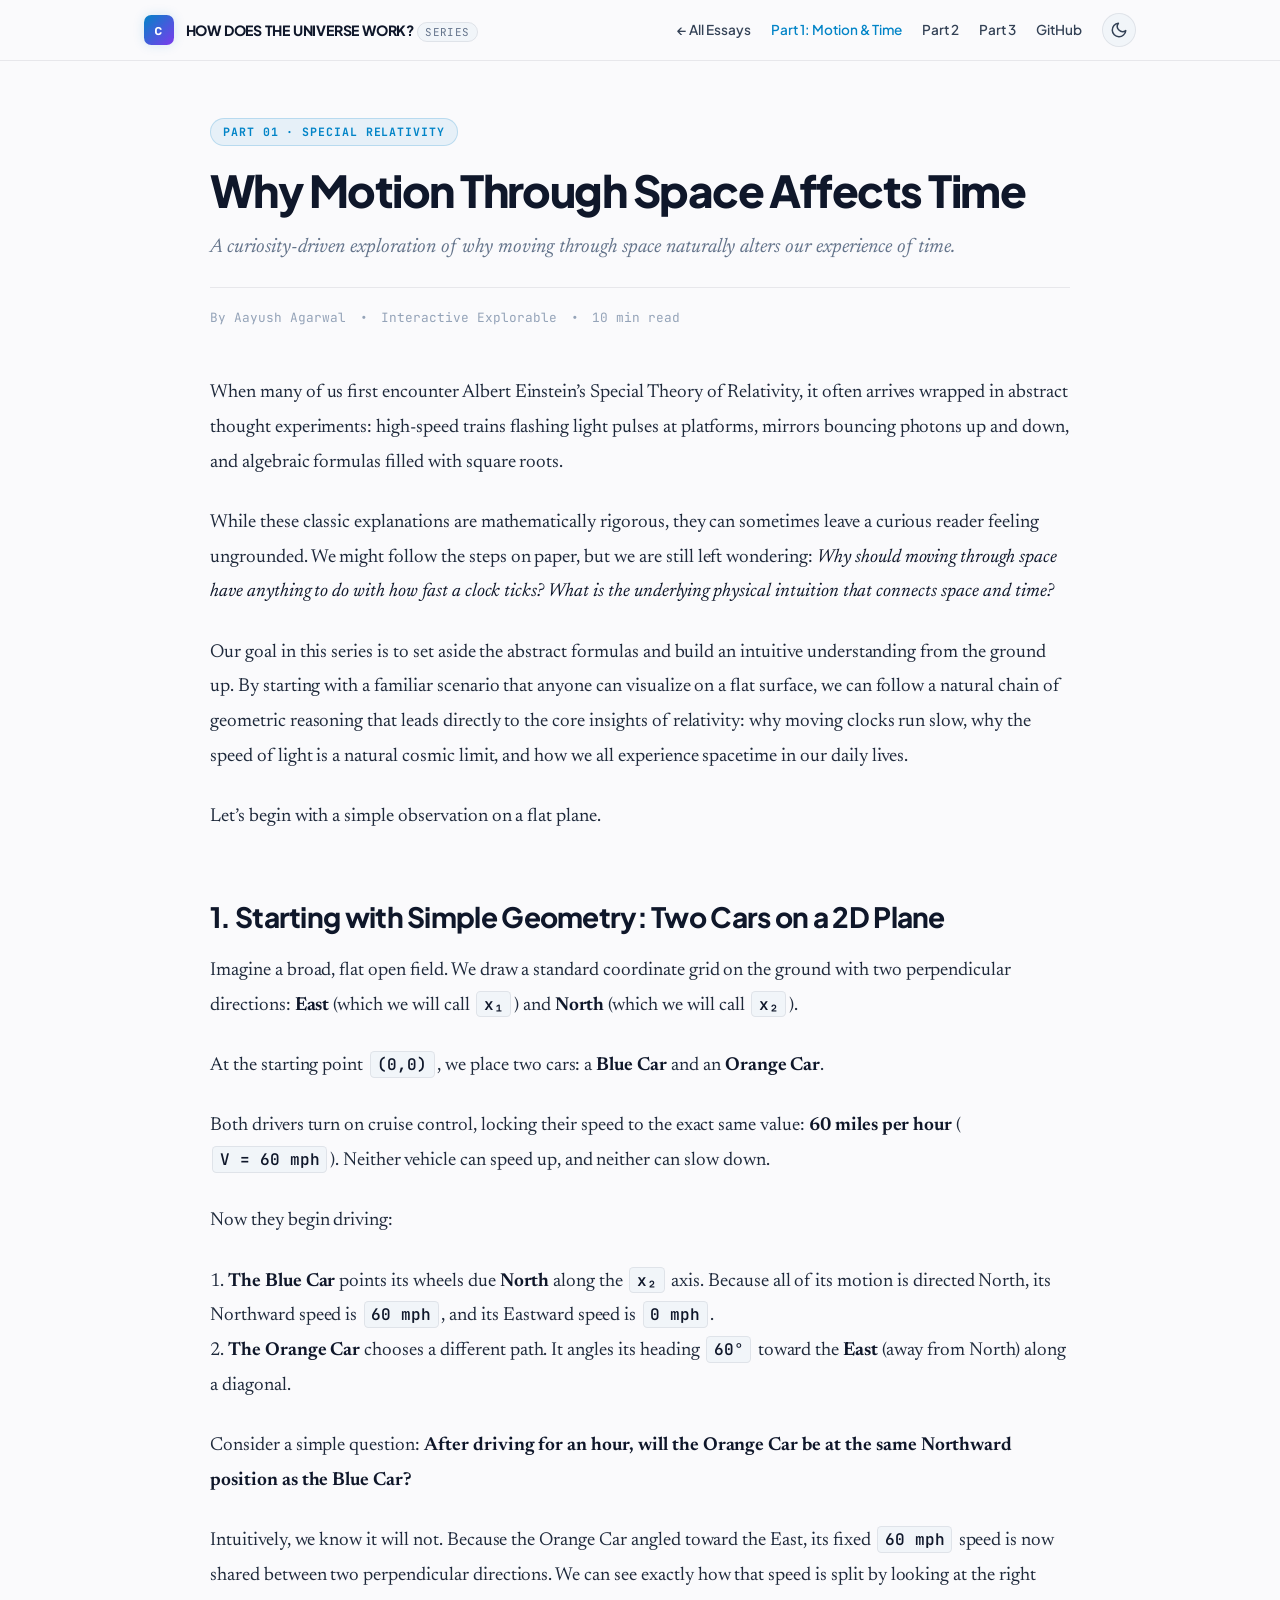
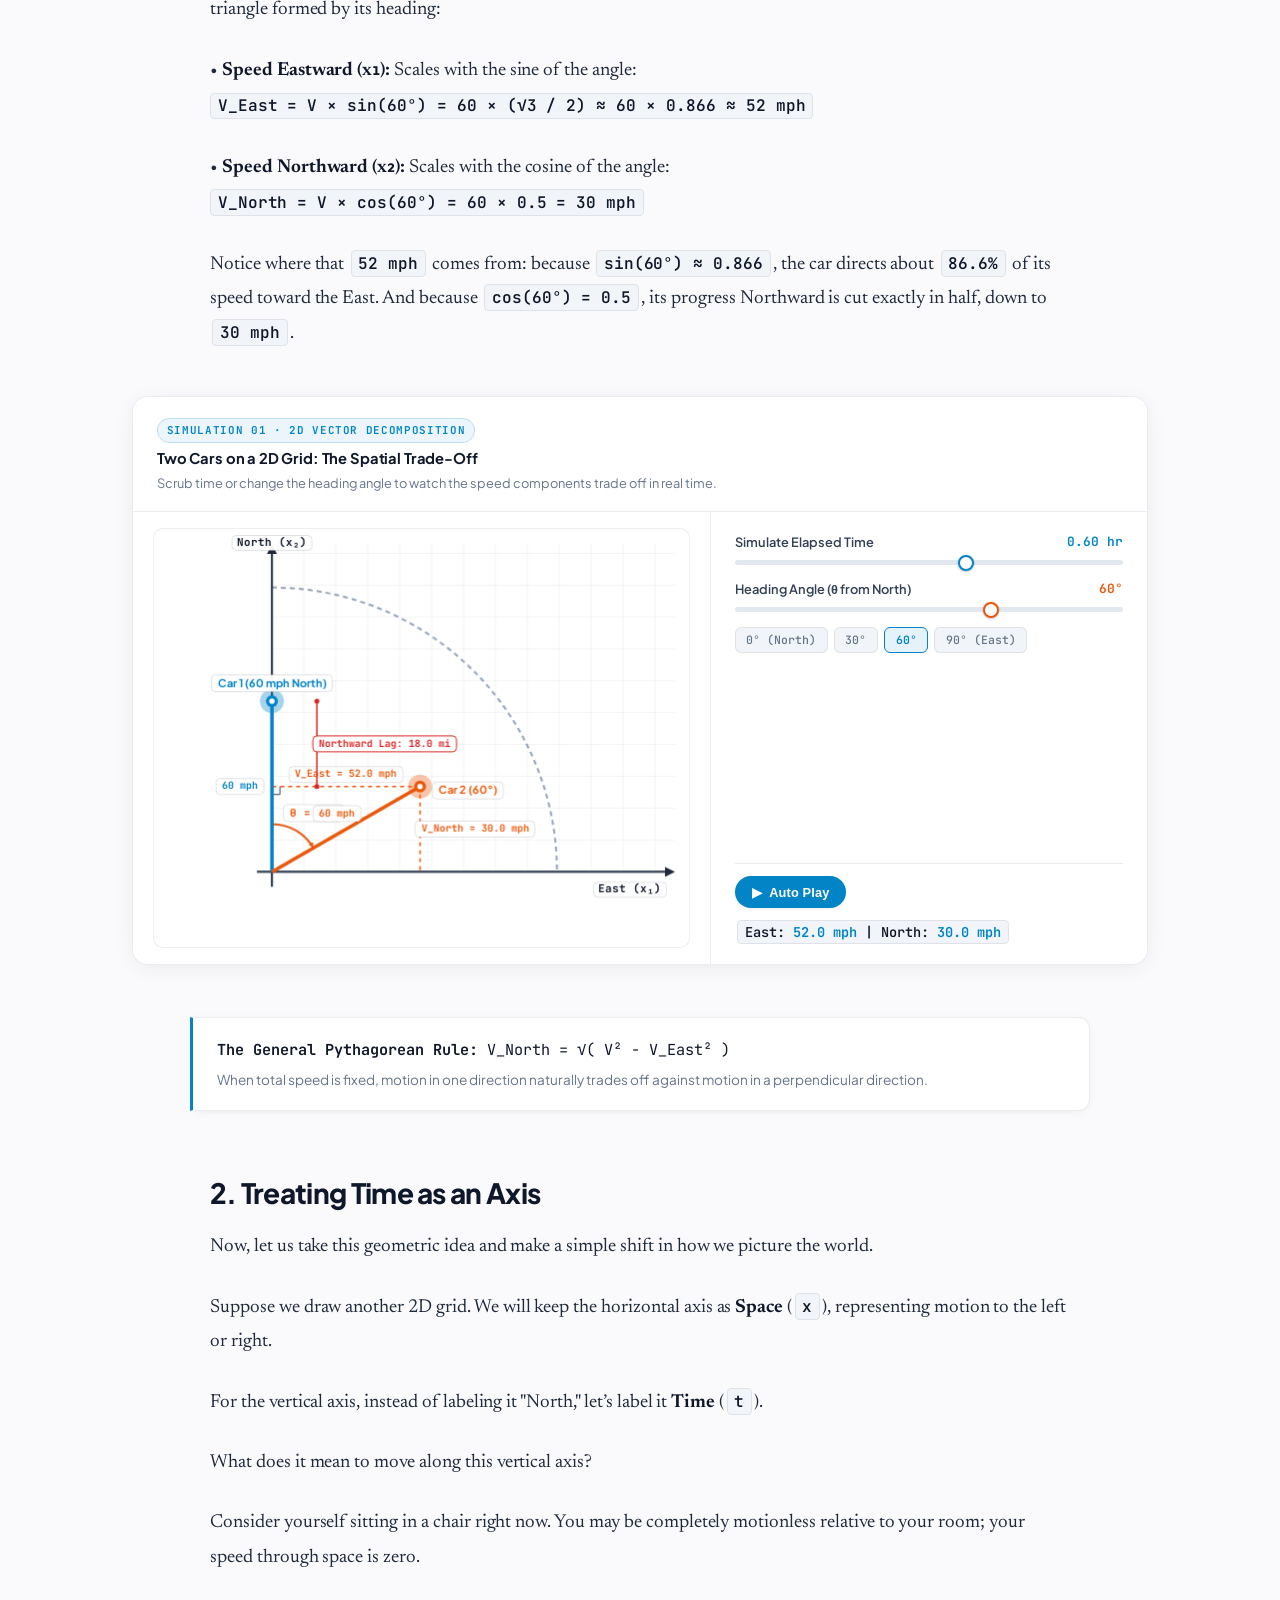
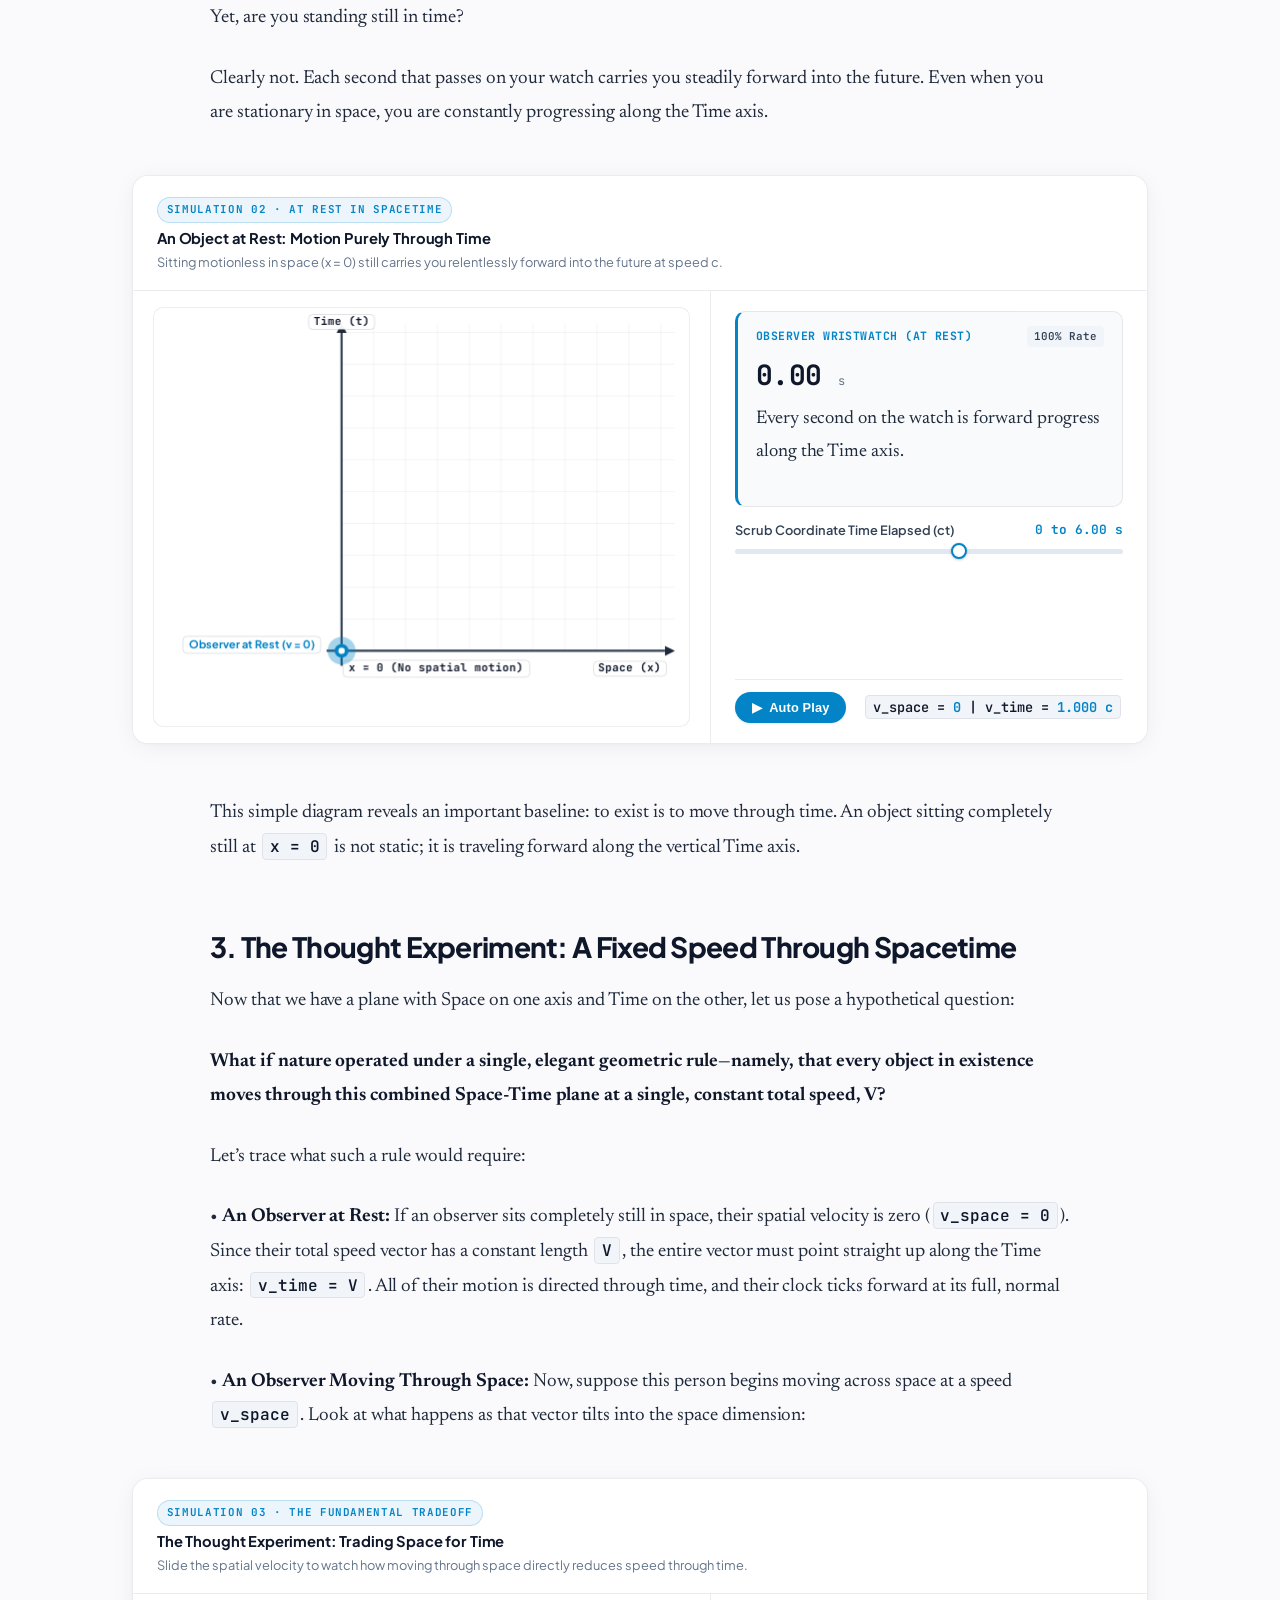
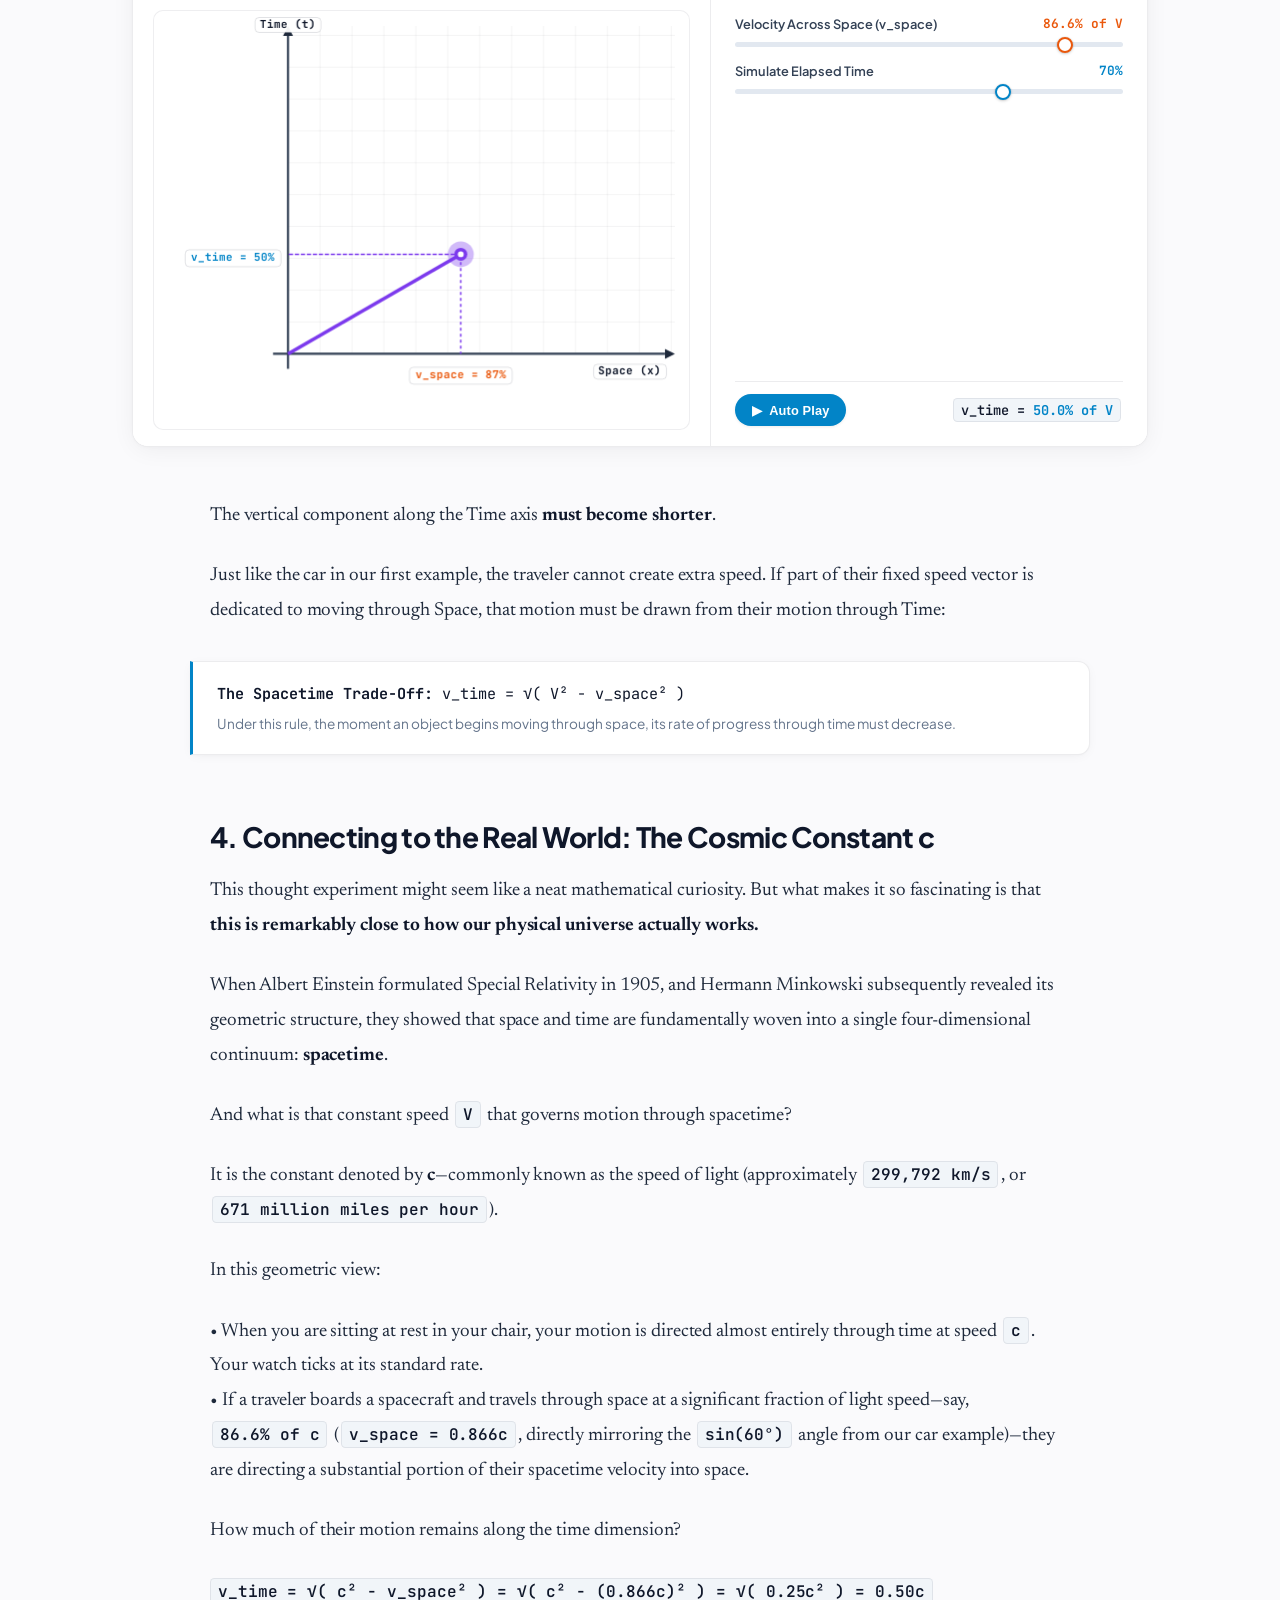
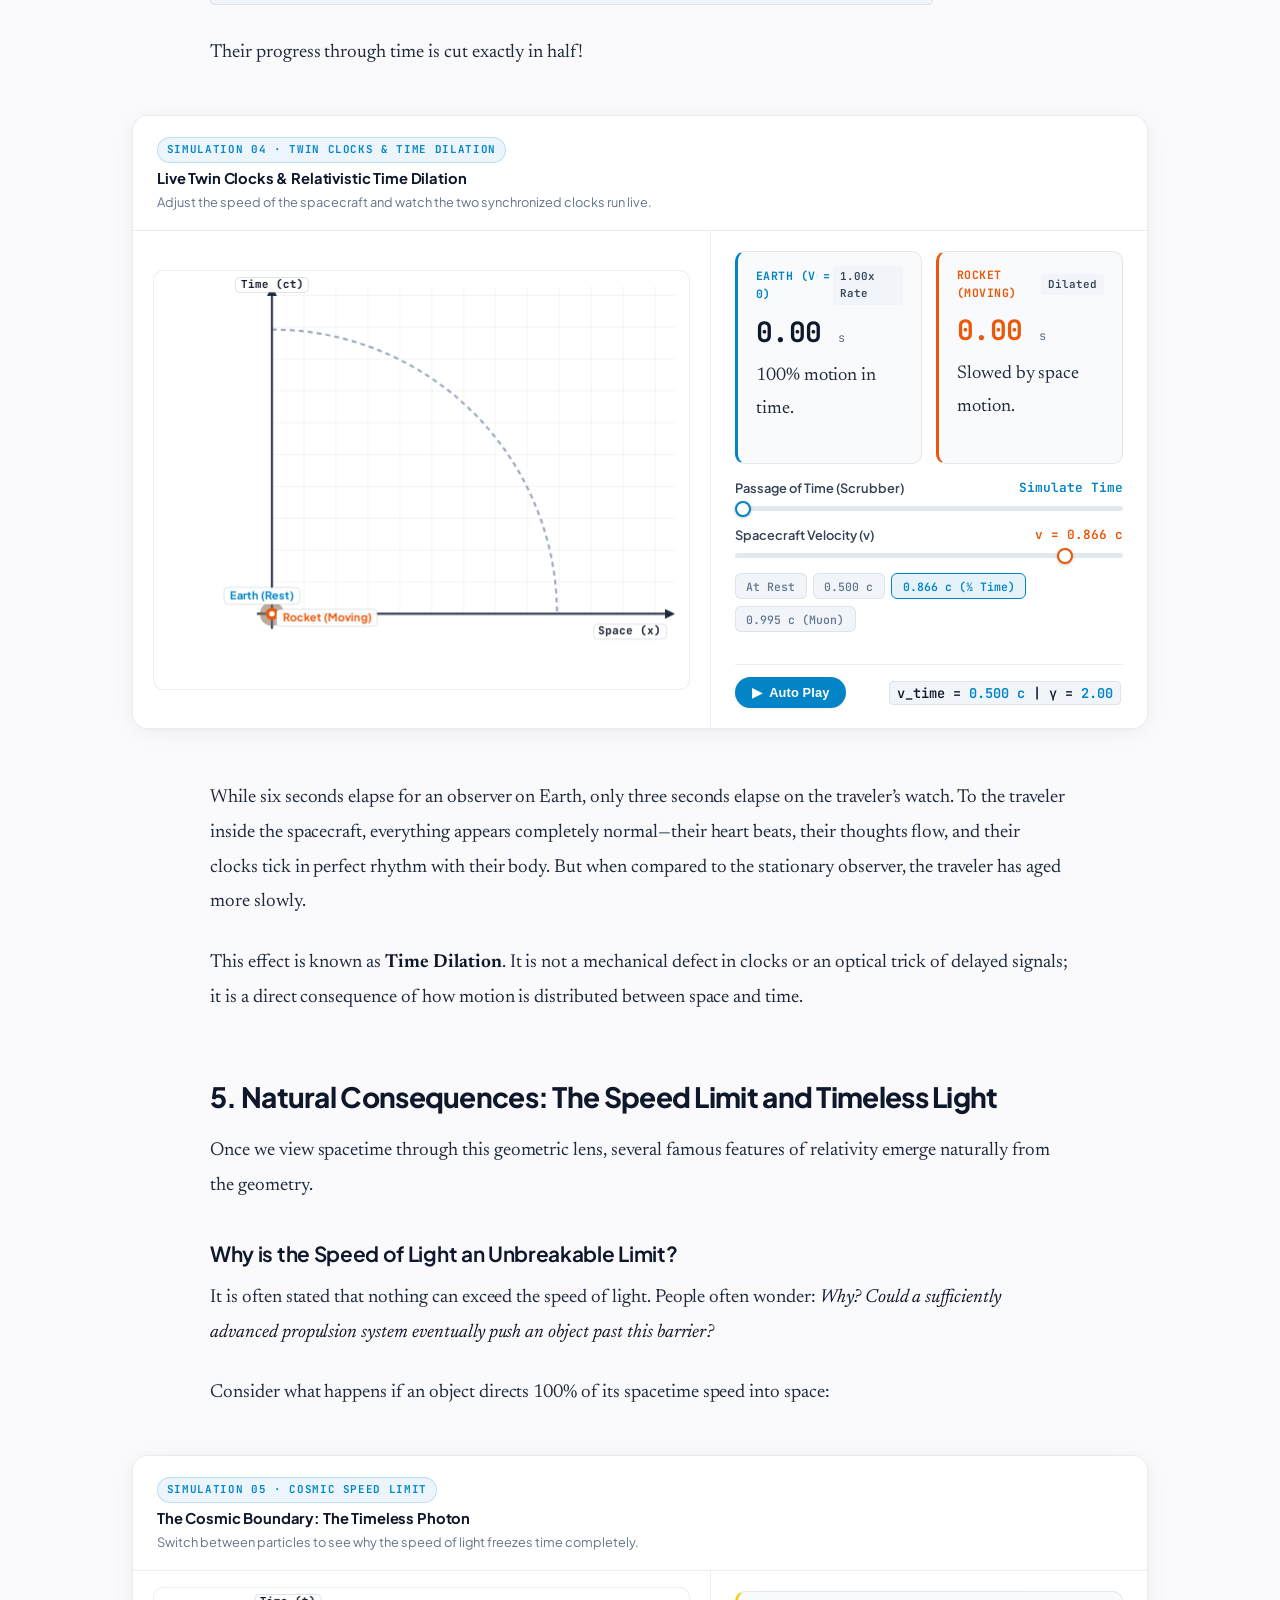
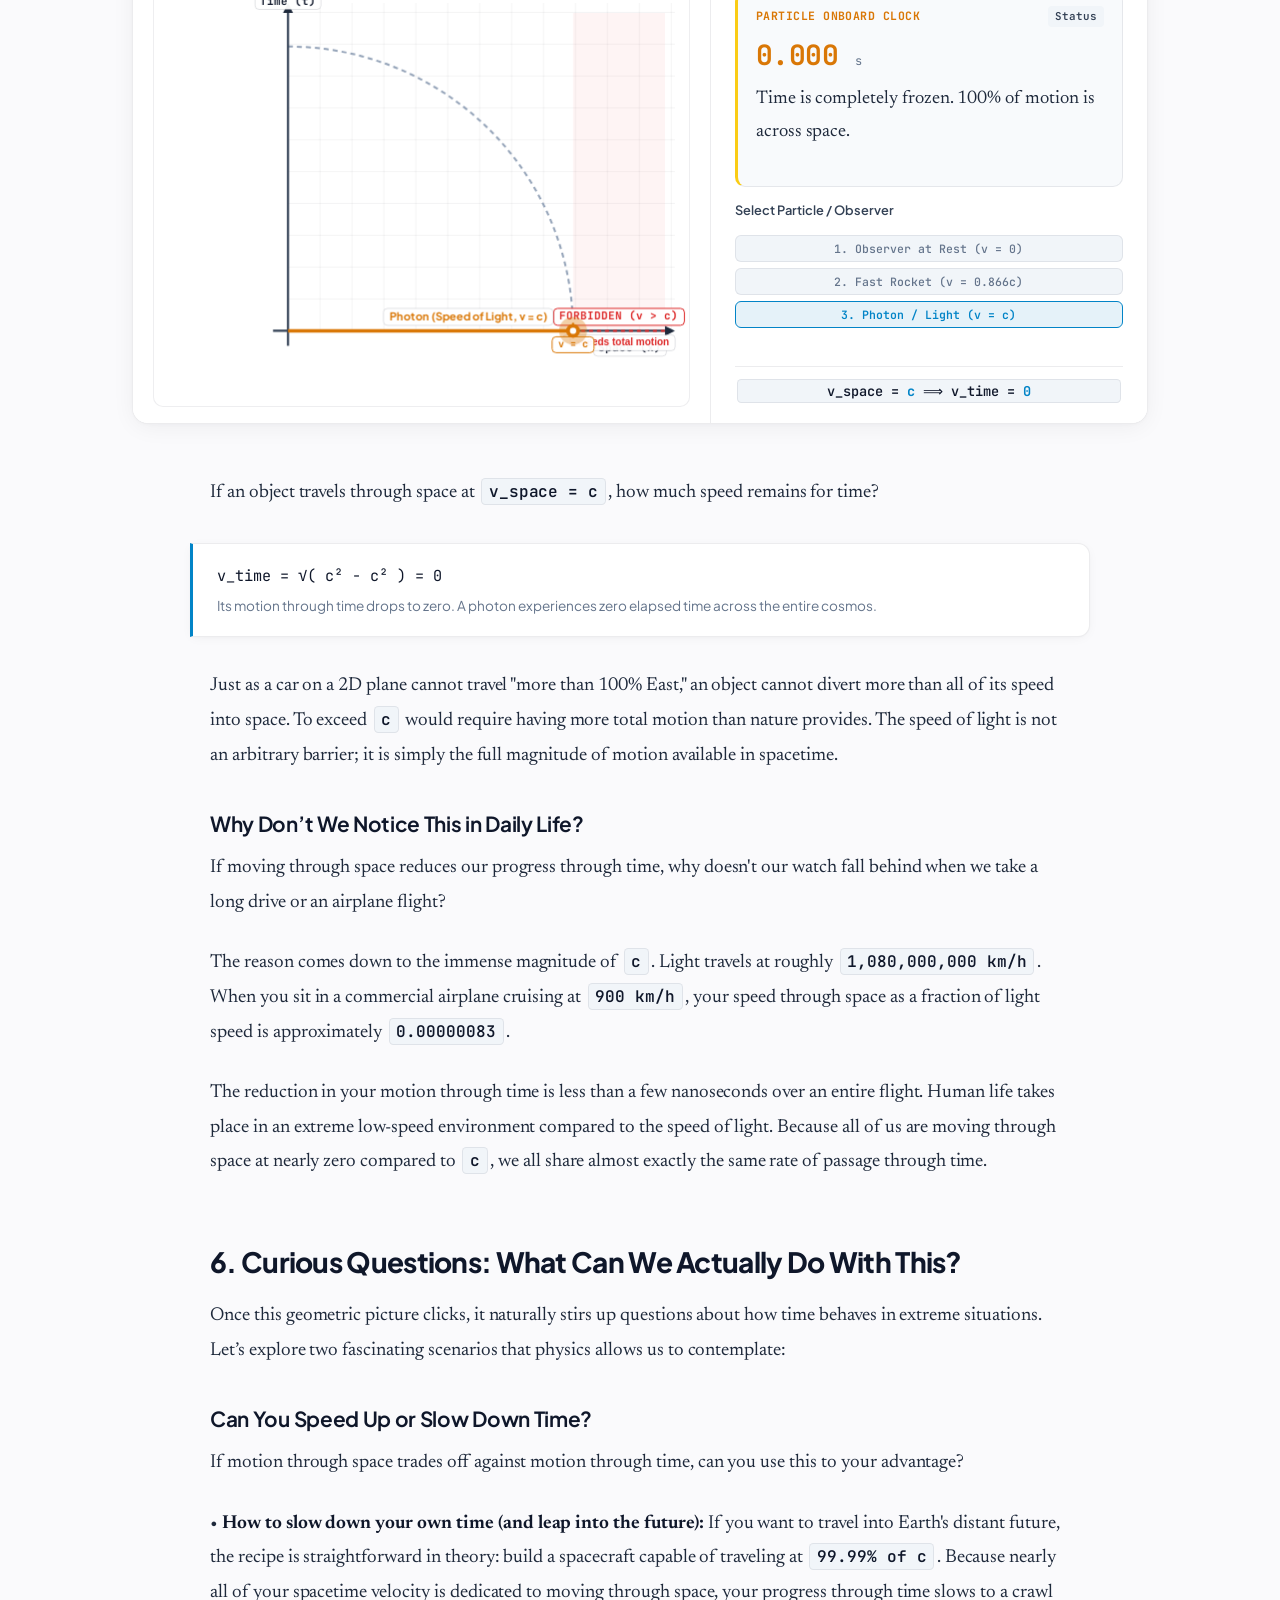
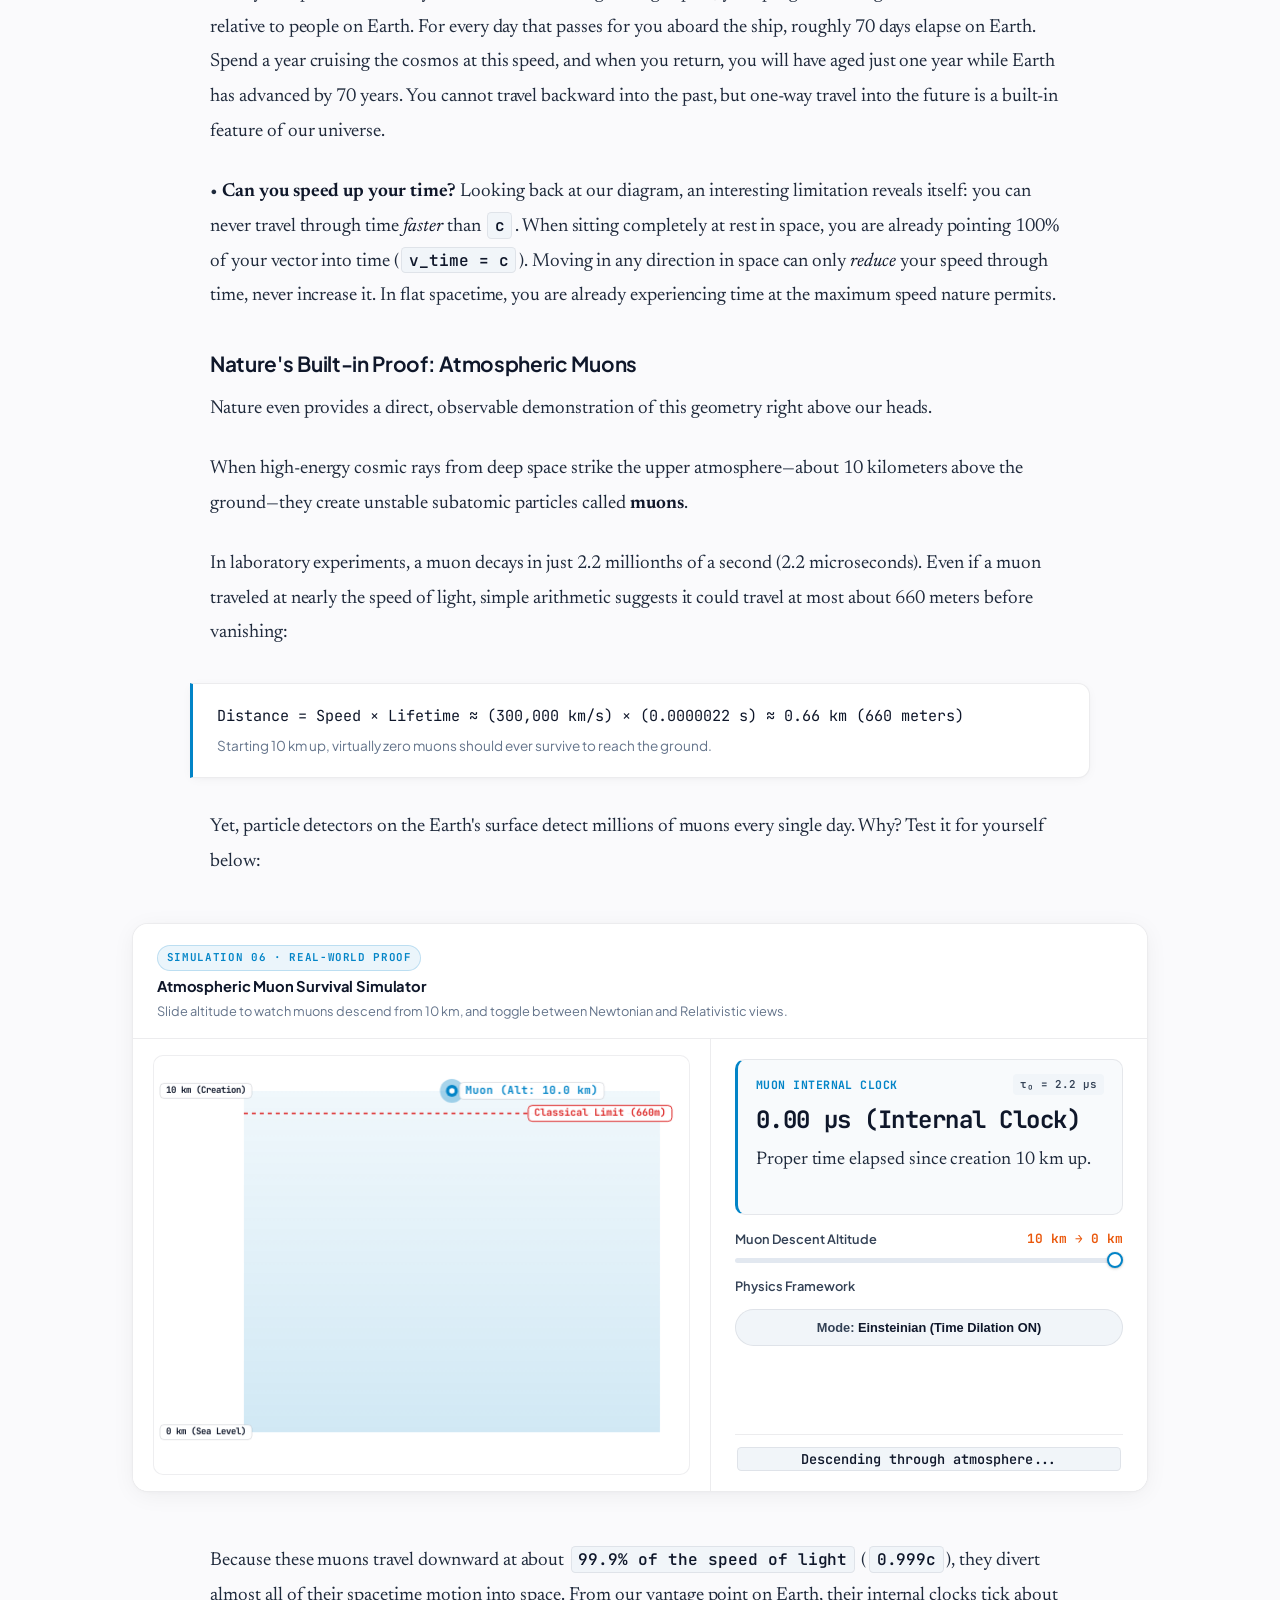
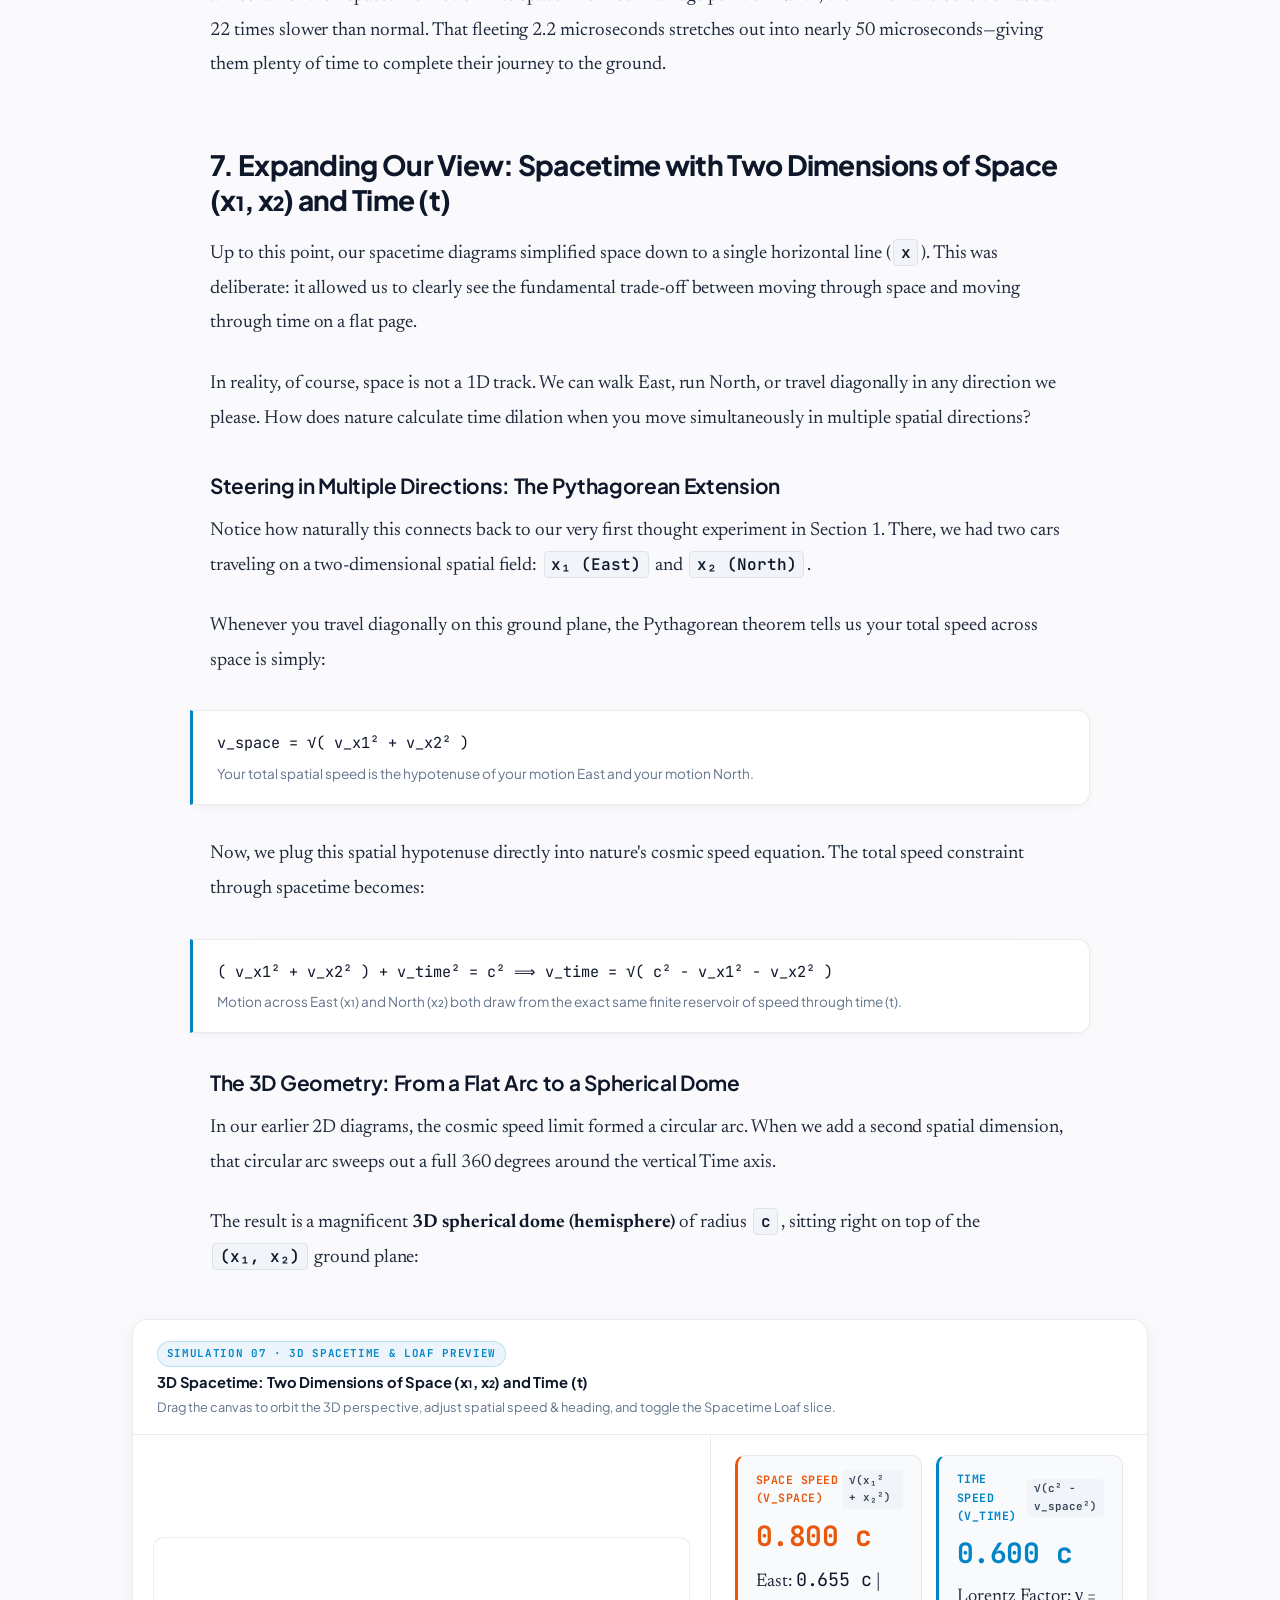
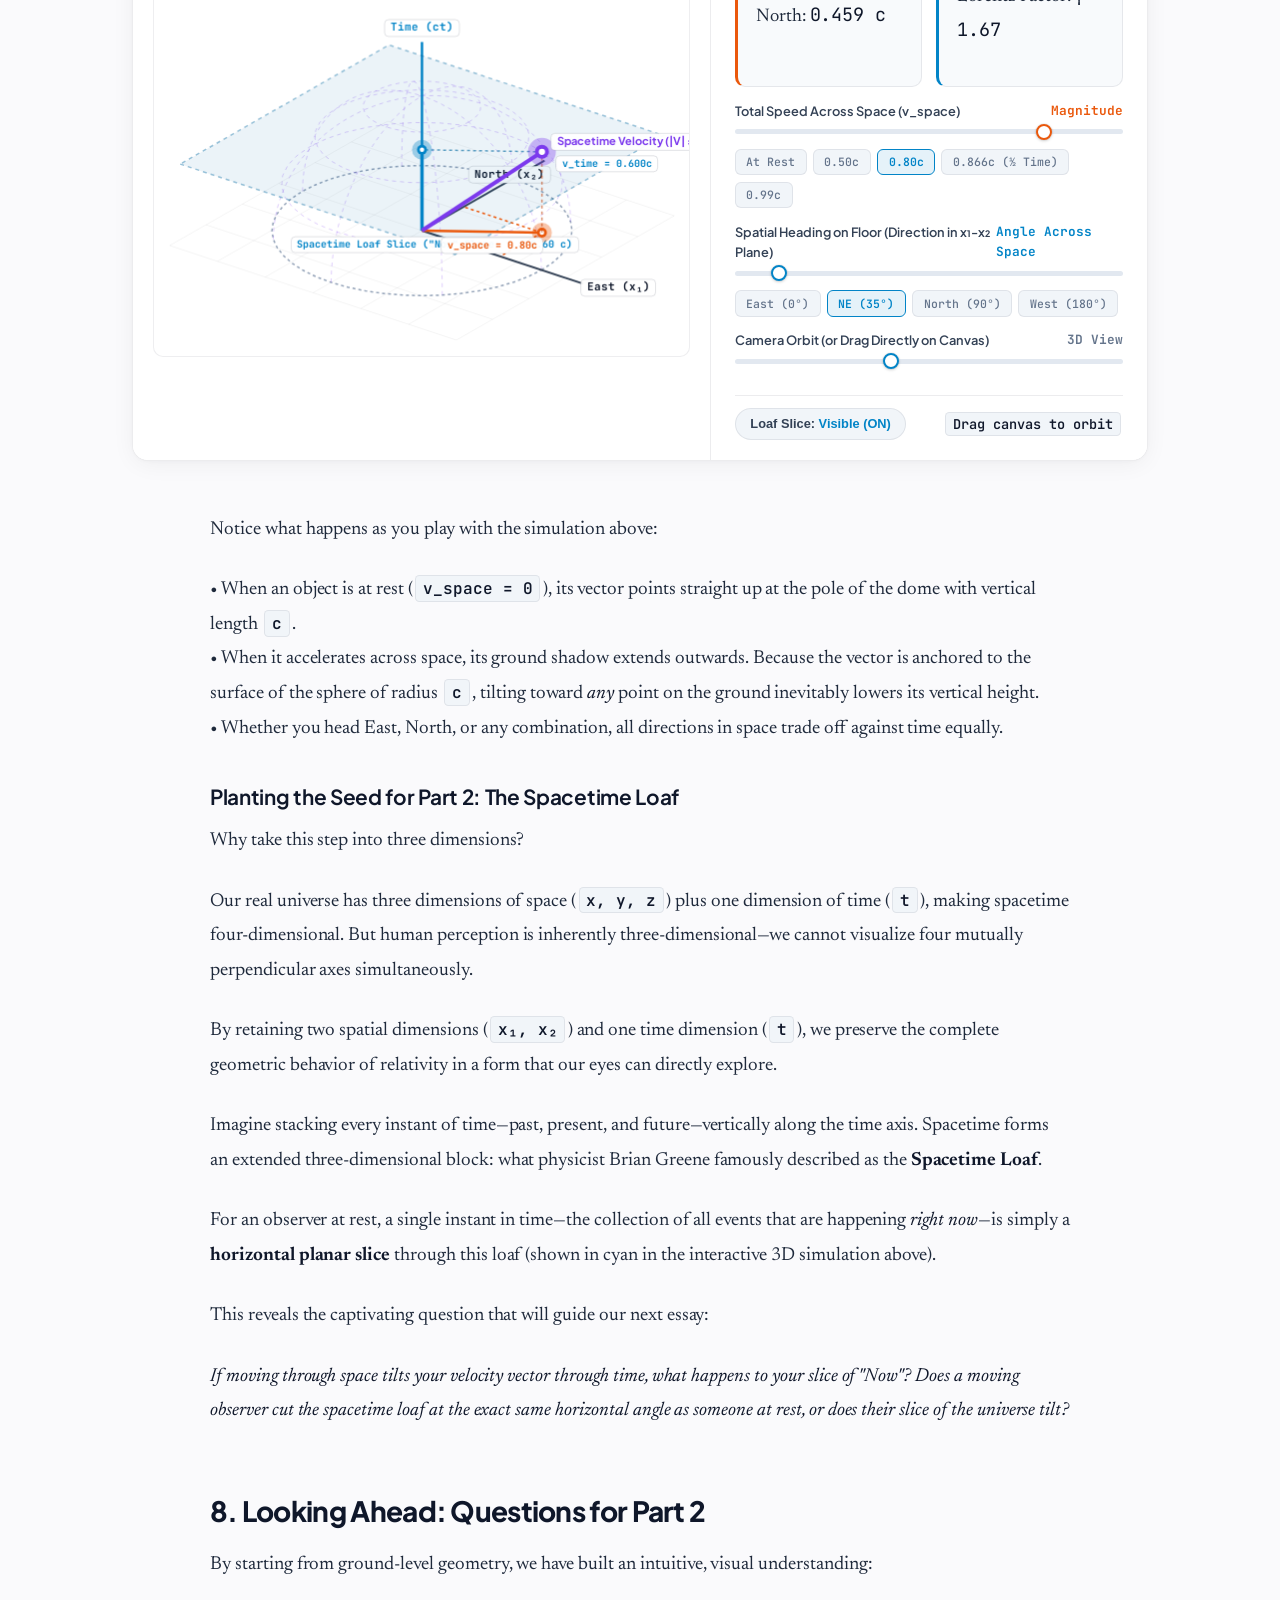
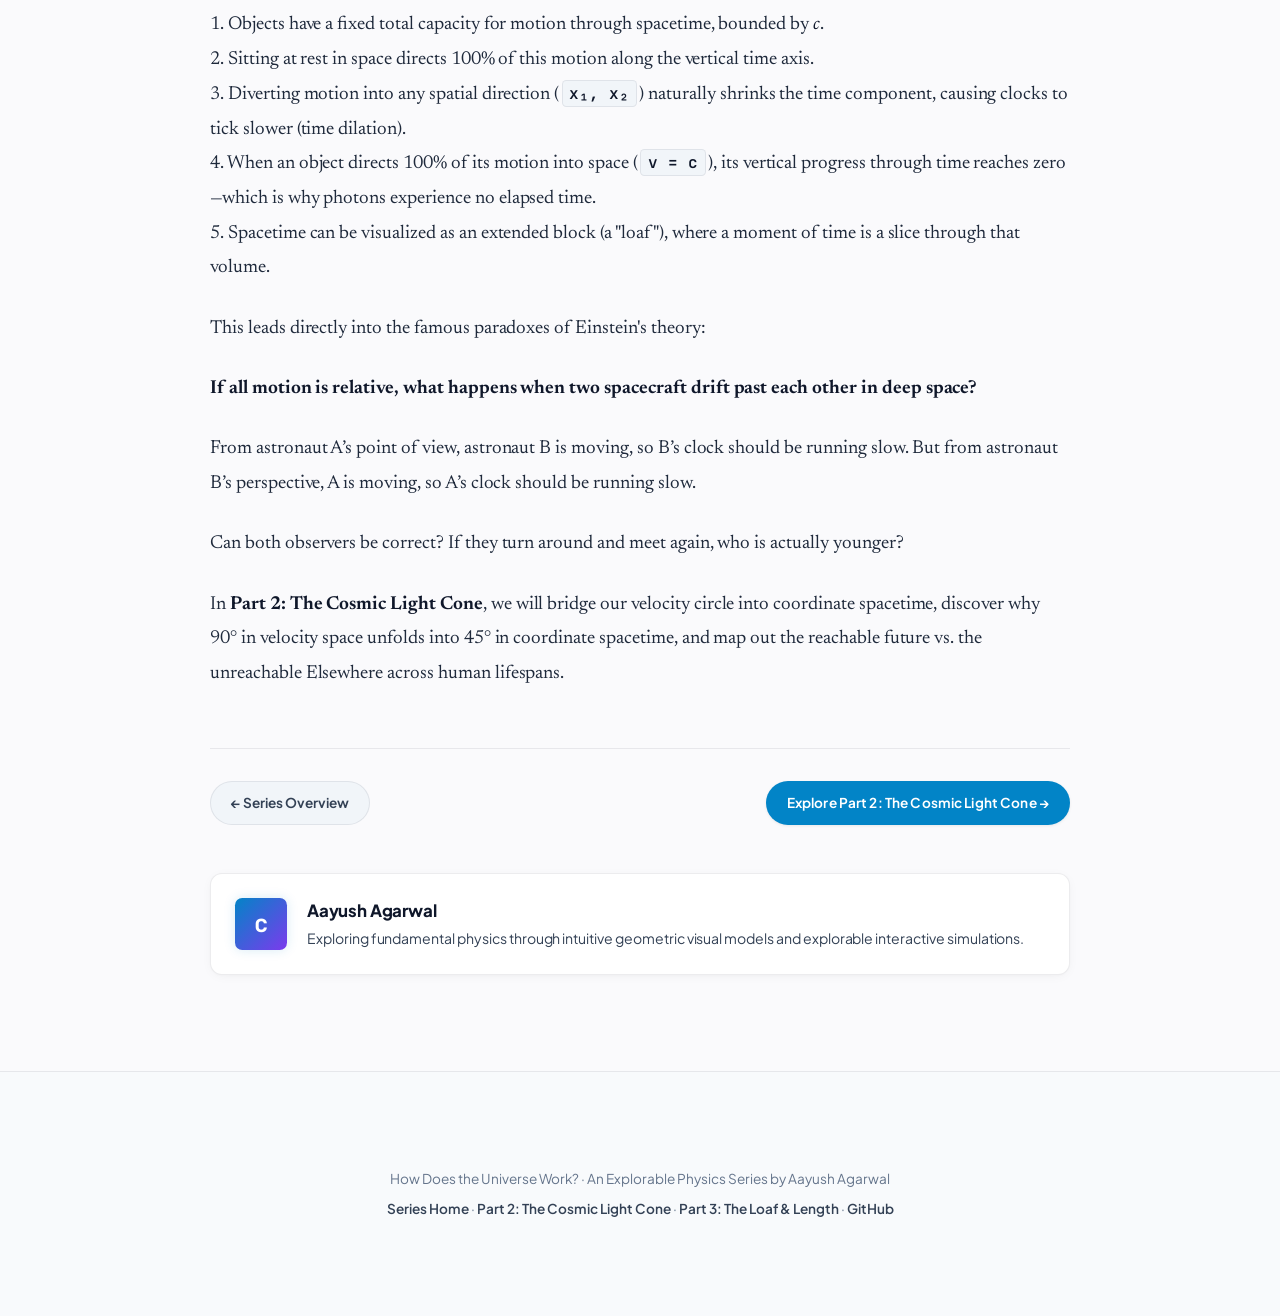
==== commit 4f1348f4: "draft part 2" ====
--- a/posts/01-why-motion-through-space-affects-time/index.html
+++ b/posts/01-why-motion-through-space-affects-time/index.html
@@ -31,11 +31,13 @@
       <div class="nav-links">
         <a href="../../index.html">← All Essays</a>
         <a href="#interactive-clocks" class="active nav-link-secondary">Part 1: Motion & Time</a>
+        <a href="../02-the-cosmic-light-cone/index.html" class="nav-link-secondary">Part 2</a>
+        <a href="../03-the-spacetime-loaf-and-length-contraction/index.html" class="nav-link-secondary">Part 3</a>
         <a href="https://github.com/ayush2991/how-does-the-universe-work" target="_blank" rel="noopener" class="nav-link-secondary">GitHub</a>
         <button class="theme-toggle-btn" aria-label="Toggle theme" title="Toggle theme">
           <svg class="sun-icon" viewBox="0 0 24 24" width="18" height="18" fill="none" stroke="currentColor" stroke-width="2" stroke-linecap="round" stroke-linejoin="round">
             <circle cx="12" cy="12" r="5"></circle>
-            <line x1="12" y1="1" x2="12" y2="3"></line>
+            <line x1="12" y1="12" x2="12" y2="3"></line>
             <line x1="12" y1="21" x2="12" y2="23"></line>
             <line x1="4.22" y1="4.22" x2="5.64" y2="5.64"></line>
             <line x1="18.36" y1="18.36" x2="19.78" y2="19.78"></line>
@@ -53,7 +55,7 @@
   </nav>
 
   <!-- Main Article Body -->
-  <main class="reading-container">
+  <main class="wide-reading-container">
 
     <!-- Article Header -->
     <header class="article-header">
@@ -89,26 +91,26 @@
       <!-- SECTION 1 -->
       <h2>1. Starting with Simple Geometry: Two Cars on a 2D Plane</h2>
       <p>
-        Imagine a broad, flat open field. We draw a standard coordinate grid on the ground with two perpendicular directions: <strong>East</strong> (which we will call <span class="math-badge" style="display:inline; padding:2px 6px;">x₁</span>) and <strong>North</strong> (which we will call <span class="math-badge" style="display:inline; padding:2px 6px;">x₂</span>).
-      </p>
-      <p>
-        At the starting point <span class="math-badge" style="display:inline; padding:2px 6px;">(0,0)</span>, we place two cars: a <strong>Blue Car</strong> and an <strong>Orange Car</strong>.
-      </p>
-      <p>
-        Both drivers turn on cruise control, locking their speed to the exact same value: <strong>60 miles per hour</strong> (<span class="math-badge" style="display:inline; padding:2px 6px;">V = 60 mph</span>). Neither vehicle can speed up, and neither can slow down.
+        Imagine a broad, flat open field. We draw a standard coordinate grid on the ground with two perpendicular directions: <strong>East</strong> (which we will call <span class="math-badge">x₁</span>) and <strong>North</strong> (which we will call <span class="math-badge">x₂</span>).
+      </p>
+      <p>
+        At the starting point <span class="math-badge">(0,0)</span>, we place two cars: a <strong>Blue Car</strong> and an <strong>Orange Car</strong>.
+      </p>
+      <p>
+        Both drivers turn on cruise control, locking their speed to the exact same value: <strong>60 miles per hour</strong> (<span class="math-badge">V = 60 mph</span>). Neither vehicle can speed up, and neither can slow down.
       </p>
       <p>
         Now they begin driving:
       </p>
       <p>
-        1. <strong>The Blue Car</strong> points its wheels due <strong>North</strong> along the <span class="math-badge" style="display:inline; padding:2px 6px;">x₂</span> axis. Because all of its motion is directed North, its Northward speed is <span class="math-badge" style="display:inline; padding:2px 6px;">60 mph</span>, and its Eastward speed is <span class="math-badge" style="display:inline; padding:2px 6px;">0 mph</span>.<br>
-        2. <strong>The Orange Car</strong> chooses a different path. It angles its heading <span class="math-badge" style="display:inline; padding:2px 6px;">60°</span> toward the <strong>East</strong> (away from North) along a diagonal.
+        1. <strong>The Blue Car</strong> points its wheels due <strong>North</strong> along the <span class="math-badge">x₂</span> axis. Because all of its motion is directed North, its Northward speed is <span class="math-badge">60 mph</span>, and its Eastward speed is <span class="math-badge">0 mph</span>.<br>
+        2. <strong>The Orange Car</strong> chooses a different path. It angles its heading <span class="math-badge">60°</span> toward the <strong>East</strong> (away from North) along a diagonal.
       </p>
       <p>
         Consider a simple question: <strong>After driving for an hour, will the Orange Car be at the same Northward position as the Blue Car?</strong>
       </p>
       <p>
-        Intuitively, we know it will not. Because the Orange Car angled toward the East, its fixed <span class="math-badge" style="display:inline; padding:2px 6px;">60 mph</span> speed is now shared between two perpendicular directions. We can see exactly how that speed is split by looking at the right triangle formed by its heading:
+        Intuitively, we know it will not. Because the Orange Car angled toward the East, its fixed <span class="math-badge">60 mph</span> speed is now shared between two perpendicular directions. We can see exactly how that speed is split by looking at the right triangle formed by its heading:
       </p>
       <p>
         • <strong>Speed Eastward (x₁):</strong> Scales with the sine of the angle:<br>
@@ -119,48 +121,52 @@
         <span class="math-badge" style="display:inline-block; margin: 4px 0;">V_North = V × cos(60°) = 60 × 0.5 = 30 mph</span>
       </p>
       <p>
-        Notice where that <span class="math-badge" style="display:inline; padding:2px 6px;">52 mph</span> comes from: because <span class="math-badge" style="display:inline; padding:2px 6px;">sin(60°) ≈ 0.866</span>, the car directs about <span class="math-badge" style="display:inline; padding:2px 6px;">86.6%</span> of its speed toward the East. And because <span class="math-badge" style="display:inline; padding:2px 6px;">cos(60°) = 0.5</span>, its progress Northward is cut exactly in half, down to <span class="math-badge" style="display:inline; padding:2px 6px;">30 mph</span>.
+        Notice where that <span class="math-badge">52 mph</span> comes from: because <span class="math-badge">sin(60°) ≈ 0.866</span>, the car directs about <span class="math-badge">86.6%</span> of its speed toward the East. And because <span class="math-badge">cos(60°) = 0.5</span>, its progress Northward is cut exactly in half, down to <span class="math-badge">30 mph</span>.
       </p>
 
       <!-- INTERACTIVE WIDGET 1: CARS -->
       <div id="widget-cars" class="interactive-artifact">
         <div class="artifact-header">
           <div>
-            <span class="artifact-badge">Interactive Simulation 01</span>
+            <div class="artifact-badge">SIMULATION 01 · 2D VECTOR DECOMPOSITION</div>
             <div class="artifact-title">Two Cars on a 2D Grid: The Spatial Trade-Off</div>
             <div class="artifact-desc">Scrub time or change the heading angle to watch the speed components trade off in real time.</div>
           </div>
         </div>
-        <div class="canvas-viewport">
-          <canvas></canvas>
-        </div>
-        <div class="artifact-controls">
-          <div class="control-item">
-            <div class="control-header">
-              <span>Simulate Elapsed Time (Scrubber)</span>
-              <span class="control-val cyan val-time">0.60 hr</span>
-            </div>
-            <input type="range" class="range-slider slider-time" min="0" max="1000" value="600">
-          </div>
-          <div class="control-item">
-            <div class="control-header">
-              <span>Heading Angle (θ from North)</span>
-              <span class="control-val amber val-angle">60°</span>
-            </div>
-            <input type="range" class="range-slider amber slider-angle" min="0" max="90" value="60">
-            <div class="preset-chips">
-              <button class="chip-btn chip-angle" data-angle="0">θ = 0° (North: 60, East: 0)</button>
-              <button class="chip-btn chip-angle" data-angle="30">θ = 30° (North: 52, East: 30)</button>
-              <button class="chip-btn chip-angle active" data-angle="60">θ = 60° (North: 30, East: 52)</button>
-              <button class="chip-btn chip-angle" data-angle="90">θ = 90° (North: 0, East: 60)</button>
-            </div>
-          </div>
-          <div class="toolbar-bottom">
-            <button class="btn-primary btn-play">
-              <span>▶</span><span>Auto Play</span>
-            </button>
-            <div class="math-badge">
-              East: <strong class="readout-vx">52.0 mph</strong> | North: <strong class="readout-vy">30.0 mph</strong>
+        <div class="artifact-split">
+          <div class="split-canvas-col">
+            <canvas></canvas>
+          </div>
+          <div class="split-controls-col">
+            <div>
+              <div class="control-item" style="margin-bottom: 0.85rem;">
+                <div class="control-header">
+                  <span>Simulate Elapsed Time</span>
+                  <span class="control-val cyan val-time">0.60 hr</span>
+                </div>
+                <input type="range" class="range-slider slider-time" min="0" max="1000" value="600">
+              </div>
+              <div class="control-item" style="margin-bottom: 0.85rem;">
+                <div class="control-header">
+                  <span>Heading Angle (θ from North)</span>
+                  <span class="control-val amber val-angle">60°</span>
+                </div>
+                <input type="range" class="range-slider amber slider-angle" min="0" max="90" value="60">
+                <div class="preset-chips" style="margin-top: 0.4rem;">
+                  <button class="chip-btn chip-angle" data-angle="0">0° (North)</button>
+                  <button class="chip-btn chip-angle" data-angle="30">30°</button>
+                  <button class="chip-btn chip-angle active" data-angle="60">60°</button>
+                  <button class="chip-btn chip-angle" data-angle="90">90° (East)</button>
+                </div>
+              </div>
+            </div>
+            <div class="toolbar-bottom" style="padding-top: 0.75rem;">
+              <button class="btn-primary btn-play">
+                <span>▶</span><span>Auto Play</span>
+              </button>
+              <div class="math-badge">
+                East: <strong class="readout-vx">52.0 mph</strong> | North: <strong class="readout-vy">30.0 mph</strong>
+              </div>
             </div>
           </div>
         </div>
@@ -177,10 +183,10 @@
         Now, let us take this geometric idea and make a simple shift in how we picture the world.
       </p>
       <p>
-        Suppose we draw another 2D grid. We will keep the horizontal axis as <strong>Space</strong> (<span class="math-badge" style="display:inline; padding:2px 6px;">x</span>), representing motion to the left or right. 
-      </p>
-      <p>
-        For the vertical axis, instead of labeling it "North," let’s label it <strong>Time</strong> (<span class="math-badge" style="display:inline; padding:2px 6px;">t</span>).
+        Suppose we draw another 2D grid. We will keep the horizontal axis as <strong>Space</strong> (<span class="math-badge">x</span>), representing motion to the left or right. 
+      </p>
+      <p>
+        For the vertical axis, instead of labeling it "North," let’s label it <strong>Time</strong> (<span class="math-badge">t</span>).
       </p>
       <p>
         What does it mean to move along this vertical axis?
@@ -199,45 +205,47 @@
       <div id="widget-stationary" class="interactive-artifact">
         <div class="artifact-header">
           <div>
-            <span class="artifact-badge">Interactive Simulation 02</span>
+            <div class="artifact-badge">SIMULATION 02 · AT REST IN SPACETIME</div>
             <div class="artifact-title">An Object at Rest: Motion Purely Through Time</div>
-            <div class="artifact-desc">Sitting motionless in space (x = 0) still carries you relentlessly forward into the future.</div>
-          </div>
-        </div>
-        <div class="canvas-viewport">
-          <canvas></canvas>
-        </div>
-        <div class="twin-clocks-panel" style="grid-template-columns: 1fr;">
-          <div class="clock-card cyan">
-            <div class="clock-meta">
-              <span class="clock-label">Observer Wristwatch (At Rest)</span>
-              <span class="clock-badge">100% Speed Through Time</span>
-            </div>
-            <div class="clock-time clock-val">0.00 <span>s</span></div>
-            <p class="clock-subtext">Every second on the watch is forward progress along the Time axis.</p>
-          </div>
-        </div>
-        <div class="artifact-controls">
-          <div class="control-item">
-            <div class="control-header">
-              <span>Scrub Time Forward / Backward</span>
-              <span class="control-val cyan">0 to 6.00 s</span>
-            </div>
-            <input type="range" class="range-slider slider-time" min="0" max="1000" value="580">
-          </div>
-          <div class="toolbar-bottom">
-            <button class="btn-primary btn-play">
-              <span>▶</span><span>Auto Play</span>
-            </button>
-            <div class="math-badge">
-              Spatial speed: <strong>v_space = 0</strong> | Time speed: <strong>v_time = V (100%)</strong>
-            </div>
-          </div>
-        </div>
-      </div>
-
-      <p>
-        This simple diagram reveals an important baseline: to exist is to move through time. An object sitting completely still at <span class="math-badge" style="display:inline; padding:2px 6px;">x = 0</span> is not static; it is traveling forward along the vertical Time axis.
+            <div class="artifact-desc">Sitting motionless in space (x = 0) still carries you relentlessly forward into the future at speed c.</div>
+          </div>
+        </div>
+        <div class="artifact-split">
+          <div class="split-canvas-col">
+            <canvas></canvas>
+          </div>
+          <div class="split-controls-col">
+            <div>
+              <div class="clock-card cyan" style="margin-bottom: 0.85rem;">
+                <div class="clock-meta">
+                  <span class="clock-label">Observer Wristwatch (At Rest)</span>
+                  <span class="clock-badge">100% Rate</span>
+                </div>
+                <div class="clock-time clock-val">0.00 <span>s</span></div>
+                <p class="clock-subtext">Every second on the watch is forward progress along the Time axis.</p>
+              </div>
+              <div class="control-item" style="margin-bottom: 0.85rem;">
+                <div class="control-header">
+                  <span>Scrub Coordinate Time Elapsed (ct)</span>
+                  <span class="control-val cyan">0 to 6.00 s</span>
+                </div>
+                <input type="range" class="range-slider slider-time" min="0" max="1000" value="580">
+              </div>
+            </div>
+            <div class="toolbar-bottom" style="padding-top: 0.75rem;">
+              <button class="btn-primary btn-play">
+                <span>▶</span><span>Auto Play</span>
+              </button>
+              <div class="math-badge">
+                v_space = <strong>0</strong> | v_time = <strong>1.000 c</strong>
+              </div>
+            </div>
+          </div>
+        </div>
+      </div>
+
+      <p>
+        This simple diagram reveals an important baseline: to exist is to move through time. An object sitting completely still at <span class="math-badge">x = 0</span> is not static; it is traveling forward along the vertical Time axis.
       </p>
 
       <!-- SECTION 3 -->
@@ -252,45 +260,49 @@
         Let’s trace what such a rule would require:
       </p>
       <p>
-        • <strong>An Observer at Rest:</strong> If an observer sits completely still in space, their spatial velocity is zero (<span class="math-badge" style="display:inline; padding:2px 6px;">v_space = 0</span>). Since their total speed vector has a constant length <span class="math-badge" style="display:inline; padding:2px 6px;">V</span>, the entire vector must point straight up along the Time axis: <span class="math-badge" style="display:inline; padding:2px 6px;">v_time = V</span>. All of their motion is directed through time, and their clock ticks forward at its full, normal rate.
-      </p>
-      <p>
-        • <strong>An Observer Moving Through Space:</strong> Now, suppose this person begins moving across space at a speed <span class="math-badge" style="display:inline; padding:2px 6px;">v_space</span>. Look at what happens as that vector tilts into the space dimension:
+        • <strong>An Observer at Rest:</strong> If an observer sits completely still in space, their spatial velocity is zero (<span class="math-badge">v_space = 0</span>). Since their total speed vector has a constant length <span class="math-badge">V</span>, the entire vector must point straight up along the Time axis: <span class="math-badge">v_time = V</span>. All of their motion is directed through time, and their clock ticks forward at its full, normal rate.
+      </p>
+      <p>
+        • <strong>An Observer Moving Through Space:</strong> Now, suppose this person begins moving across space at a speed <span class="math-badge">v_space</span>. Look at what happens as that vector tilts into the space dimension:
       </p>
 
       <!-- INTERACTIVE WIDGET 3: TRADEOFF -->
       <div id="widget-tradeoff" class="interactive-artifact">
         <div class="artifact-header">
           <div>
-            <span class="artifact-badge">Interactive Simulation 03</span>
+            <div class="artifact-badge">SIMULATION 03 · THE FUNDAMENTAL TRADEOFF</div>
             <div class="artifact-title">The Thought Experiment: Trading Space for Time</div>
             <div class="artifact-desc">Slide the spatial velocity to watch how moving through space directly reduces speed through time.</div>
           </div>
         </div>
-        <div class="canvas-viewport">
-          <canvas></canvas>
-        </div>
-        <div class="artifact-controls">
-          <div class="control-item">
-            <div class="control-header">
-              <span>Velocity Across Space (v_space)</span>
-              <span class="control-val amber readout-vx">86.6% of V</span>
-            </div>
-            <input type="range" class="range-slider amber slider-speed" min="0" max="1000" value="866">
-          </div>
-          <div class="control-item">
-            <div class="control-header">
-              <span>Simulate Elapsed Time</span>
-              <span class="control-val cyan val-time">70%</span>
-            </div>
-            <input type="range" class="range-slider slider-time" min="0" max="1000" value="700">
-          </div>
-          <div class="toolbar-bottom">
-            <button class="btn-primary btn-play">
-              <span>▶</span><span>Auto Play</span>
-            </button>
-            <div class="math-badge">
-              Remaining Speed Through Time: <strong class="readout-vt">50.0% of V</strong>
+        <div class="artifact-split">
+          <div class="split-canvas-col">
+            <canvas></canvas>
+          </div>
+          <div class="split-controls-col">
+            <div>
+              <div class="control-item" style="margin-bottom: 0.85rem;">
+                <div class="control-header">
+                  <span>Velocity Across Space (v_space)</span>
+                  <span class="control-val amber readout-vx">86.6% of V</span>
+                </div>
+                <input type="range" class="range-slider amber slider-speed" min="0" max="1000" value="866">
+              </div>
+              <div class="control-item" style="margin-bottom: 0.85rem;">
+                <div class="control-header">
+                  <span>Simulate Elapsed Time</span>
+                  <span class="control-val cyan val-time">70%</span>
+                </div>
+                <input type="range" class="range-slider slider-time" min="0" max="1000" value="700">
+              </div>
+            </div>
+            <div class="toolbar-bottom" style="padding-top: 0.75rem;">
+              <button class="btn-primary btn-play">
+                <span>▶</span><span>Auto Play</span>
+              </button>
+              <div class="math-badge">
+                v_time = <strong class="readout-vt">50.0% of V</strong>
+              </div>
             </div>
           </div>
         </div>
@@ -316,17 +328,17 @@
         When Albert Einstein formulated Special Relativity in 1905, and Hermann Minkowski subsequently revealed its geometric structure, they showed that space and time are fundamentally woven into a single four-dimensional continuum: <strong>spacetime</strong>.
       </p>
       <p>
-        And what is that constant speed <span class="math-badge" style="display:inline; padding:2px 6px;">V</span> that governs motion through spacetime?
-      </p>
-      <p>
-        It is the constant denoted by <strong>c</strong>—commonly known as the speed of light (approximately <span class="math-badge" style="display:inline; padding:2px 6px;">299,792 km/s</span>, or <span class="math-badge" style="display:inline; padding:2px 6px;">671 million miles per hour</span>).
+        And what is that constant speed <span class="math-badge">V</span> that governs motion through spacetime?
+      </p>
+      <p>
+        It is the constant denoted by <strong>c</strong>—commonly known as the speed of light (approximately <span class="math-badge">299,792 km/s</span>, or <span class="math-badge">671 million miles per hour</span>).
       </p>
       <p>
         In this geometric view:
       </p>
       <p>
-        • When you are sitting at rest in your chair, your motion is directed almost entirely through time at speed <span class="math-badge" style="display:inline; padding:2px 6px;">c</span>. Your watch ticks at its standard rate.<br>
-        • If a traveler boards a spacecraft and travels through space at a significant fraction of light speed—say, <span class="math-badge" style="display:inline; padding:2px 6px;">86.6% of c</span> (<span class="math-badge" style="display:inline; padding:2px 6px;">v_space = 0.866c</span>, directly mirroring the <span class="math-badge" style="display:inline; padding:2px 6px;">sin(60°)</span> angle from our car example)—they are directing a substantial portion of their spacetime velocity into space.
+        • When you are sitting at rest in your chair, your motion is directed almost entirely through time at speed <span class="math-badge">c</span>. Your watch ticks at its standard rate.<br>
+        • If a traveler boards a spacecraft and travels through space at a significant fraction of light speed—say, <span class="math-badge">86.6% of c</span> (<span class="math-badge">v_space = 0.866c</span>, directly mirroring the <span class="math-badge">sin(60°)</span> angle from our car example)—they are directing a substantial portion of their spacetime velocity into space.
       </p>
       <p>
         How much of their motion remains along the time dimension?
@@ -342,59 +354,63 @@
       <div id="widget-time-dilation" class="interactive-artifact">
         <div class="artifact-header">
           <div>
-            <span class="artifact-badge">Interactive Simulation 04</span>
+            <div class="artifact-badge">SIMULATION 04 · TWIN CLOCKS & TIME DILATION</div>
             <div class="artifact-title">Live Twin Clocks & Relativistic Time Dilation</div>
             <div class="artifact-desc">Adjust the speed of the spacecraft and watch the two synchronized clocks run live.</div>
           </div>
         </div>
-        <div class="canvas-viewport">
-          <canvas></canvas>
-        </div>
-        <div class="twin-clocks-panel">
-          <div class="clock-card cyan">
-            <div class="clock-meta">
-              <span class="clock-label">Earth Observer (v = 0)</span>
-              <span class="clock-badge">Standard 1.00x Rate</span>
-            </div>
-            <div class="clock-time clock-earth">0.00 <span>s</span></div>
-            <p class="clock-subtext">100% of motion directed into time.</p>
-          </div>
-          <div class="clock-card amber">
-            <div class="clock-meta">
-              <span class="clock-label">Rocket Clock (Moving)</span>
-              <span class="clock-badge">Dilated Rate</span>
-            </div>
-            <div class="clock-time clock-rocket" style="color:var(--color-space);">0.00 <span>s</span></div>
-            <p class="clock-subtext">Time progress is slowed by spatial motion.</p>
-          </div>
-        </div>
-        <div class="artifact-controls">
-          <div class="control-item">
-            <div class="control-header">
-              <span>Passage of Time (Scrubber)</span>
-              <span class="control-val cyan">Simulate Time</span>
-            </div>
-            <input type="range" class="range-slider slider-time" min="0" max="1000" value="0">
-          </div>
-          <div class="control-item">
-            <div class="control-header">
-              <span>Spacecraft Velocity (v)</span>
-              <span class="control-val amber readout-speed">v = 0.866 c</span>
-            </div>
-            <input type="range" class="range-slider amber slider-speed" min="0" max="999" value="866">
-            <div class="preset-chips">
-              <button class="chip-btn chip-preset" data-val="0">At Rest (v = 0)</button>
-              <button class="chip-btn chip-preset" data-val="0.500">v = 0.500 c</button>
-              <button class="chip-btn chip-preset active" data-val="0.866">v = 0.866 c (Half Time)</button>
-              <button class="chip-btn chip-preset" data-val="0.995">v = 0.995 c (Muons)</button>
-            </div>
-          </div>
-          <div class="toolbar-bottom">
-            <button class="btn-primary btn-play">
-              <span>▶</span><span>Auto Play</span>
-            </button>
-            <div class="math-badge">
-              v_time = <strong class="readout-math">0.500 c</strong> | γ = <strong class="readout-gamma">2.00</strong>
+        <div class="artifact-split">
+          <div class="split-canvas-col">
+            <canvas></canvas>
+          </div>
+          <div class="split-controls-col">
+            <div>
+              <div class="twin-clocks-panel" style="margin-bottom: 0.85rem;">
+                <div class="clock-card cyan">
+                  <div class="clock-meta">
+                    <span class="clock-label">Earth (v = 0)</span>
+                    <span class="clock-badge">1.00x Rate</span>
+                  </div>
+                  <div class="clock-time clock-earth">0.00 <span>s</span></div>
+                  <p class="clock-subtext">100% motion in time.</p>
+                </div>
+                <div class="clock-card amber">
+                  <div class="clock-meta">
+                    <span class="clock-label">Rocket (Moving)</span>
+                    <span class="clock-badge">Dilated</span>
+                  </div>
+                  <div class="clock-time clock-rocket" style="color:var(--color-space);">0.00 <span>s</span></div>
+                  <p class="clock-subtext">Slowed by space motion.</p>
+                </div>
+              </div>
+              <div class="control-item" style="margin-bottom: 0.85rem;">
+                <div class="control-header">
+                  <span>Passage of Time (Scrubber)</span>
+                  <span class="control-val cyan">Simulate Time</span>
+                </div>
+                <input type="range" class="range-slider slider-time" min="0" max="1000" value="0">
+              </div>
+              <div class="control-item" style="margin-bottom: 0.85rem;">
+                <div class="control-header">
+                  <span>Spacecraft Velocity (v)</span>
+                  <span class="control-val amber readout-speed">v = 0.866 c</span>
+                </div>
+                <input type="range" class="range-slider amber slider-speed" min="0" max="999" value="866">
+                <div class="preset-chips" style="margin-top: 0.4rem;">
+                  <button class="chip-btn chip-preset" data-val="0">At Rest</button>
+                  <button class="chip-btn chip-preset" data-val="0.500">0.500 c</button>
+                  <button class="chip-btn chip-preset active" data-val="0.866">0.866 c (½ Time)</button>
+                  <button class="chip-btn chip-preset" data-val="0.995">0.995 c (Muon)</button>
+                </div>
+              </div>
+            </div>
+            <div class="toolbar-bottom" style="padding-top: 0.75rem;">
+              <button class="btn-primary btn-play">
+                <span>▶</span><span>Auto Play</span>
+              </button>
+              <div class="math-badge">
+                v_time = <strong class="readout-math">0.500 c</strong> | γ = <strong class="readout-gamma">2.00</strong>
+              </div>
             </div>
           </div>
         </div>
@@ -425,47 +441,54 @@
       <div id="widget-speed-limit" class="interactive-artifact">
         <div class="artifact-header">
           <div>
-            <span class="artifact-badge">Interactive Simulation 05</span>
+            <div class="artifact-badge">SIMULATION 05 · COSMIC SPEED LIMIT</div>
             <div class="artifact-title">The Cosmic Boundary: The Timeless Photon</div>
             <div class="artifact-desc">Switch between particles to see why the speed of light freezes time completely.</div>
           </div>
         </div>
-        <div class="canvas-viewport">
-          <canvas></canvas>
-        </div>
-        <div class="twin-clocks-panel" style="grid-template-columns: 1fr;">
-          <div class="clock-card" style="border-color: rgba(250, 204, 21, 0.4);">
-            <div class="clock-meta">
-              <span class="clock-label" style="color:var(--color-photon);">Particle Onboard Clock</span>
-              <span class="clock-badge">Status</span>
-            </div>
-            <div class="clock-time clock-photon" style="color:var(--color-photon);">0.000 <span>s</span></div>
-            <p class="clock-subtext status-note">Time is completely frozen. 100% of motion is across space.</p>
-          </div>
-        </div>
-        <div class="artifact-controls">
-          <div class="control-item">
-            <div class="control-header">
-              <span>Select Particle / Observer</span>
-            </div>
-            <div class="preset-chips">
-              <button class="chip-btn mode-btn" data-mode="rest">1. Observer at Rest (v = 0)</button>
-              <button class="chip-btn mode-btn" data-mode="rocket">2. Fast Rocket (v = 0.866c)</button>
-              <button class="chip-btn mode-btn active" data-mode="photon">3. Photon / Light (v = c)</button>
-            </div>
-          </div>
-        </div>
-      </div>
-
-      <p>
-        If an object travels through space at <span class="math-badge" style="display:inline; padding:2px 6px;">v_space = c</span>, how much speed remains for time?
+        <div class="artifact-split">
+          <div class="split-canvas-col">
+            <canvas></canvas>
+          </div>
+          <div class="split-controls-col">
+            <div>
+              <div class="clock-card" style="border-left: 3px solid #facc15; margin-bottom: 0.85rem;">
+                <div class="clock-meta">
+                  <span class="clock-label" style="color:var(--color-photon);">Particle Onboard Clock</span>
+                  <span class="clock-badge">Status</span>
+                </div>
+                <div class="clock-time clock-photon" style="color:var(--color-photon);">0.000 <span>s</span></div>
+                <p class="clock-subtext status-note">Time is completely frozen. 100% of motion is across space.</p>
+              </div>
+              <div class="control-item">
+                <div class="control-header">
+                  <span>Select Particle / Observer</span>
+                </div>
+                <div class="preset-chips" style="margin-top: 0.4rem; display: flex; flex-direction: column; gap: 0.4rem;">
+                  <button class="chip-btn mode-btn" data-mode="rest">1. Observer at Rest (v = 0)</button>
+                  <button class="chip-btn mode-btn" data-mode="rocket">2. Fast Rocket (v = 0.866c)</button>
+                  <button class="chip-btn mode-btn active" data-mode="photon">3. Photon / Light (v = c)</button>
+                </div>
+              </div>
+            </div>
+            <div class="toolbar-bottom" style="padding-top: 0.75rem;">
+              <div class="math-badge" style="width: 100%; text-align: center;">
+                v_space = <strong>c</strong> ⟹ v_time = <strong>0</strong>
+              </div>
+            </div>
+          </div>
+        </div>
+      </div>
+
+      <p>
+        If an object travels through space at <span class="math-badge">v_space = c</span>, how much speed remains for time?
       </p>
       <div class="formula-card">
         <div>v_time = √( c² - c² ) = 0</div>
         <div class="formula-note">Its motion through time drops to zero. A photon experiences zero elapsed time across the entire cosmos.</div>
       </div>
       <p>
-        Just as a car on a 2D plane cannot travel "more than 100% East," an object cannot divert more than all of its speed into space. To exceed <span class="math-badge" style="display:inline; padding:2px 6px;">c</span> would require having more total motion than nature provides. The speed of light is not an arbitrary barrier; it is simply the full magnitude of motion available in spacetime.
+        Just as a car on a 2D plane cannot travel "more than 100% East," an object cannot divert more than all of its speed into space. To exceed <span class="math-badge">c</span> would require having more total motion than nature provides. The speed of light is not an arbitrary barrier; it is simply the full magnitude of motion available in spacetime.
       </p>
 
       <h3>Why Don’t We Notice This in Daily Life?</h3>
@@ -473,10 +496,10 @@
         If moving through space reduces our progress through time, why doesn't our watch fall behind when we take a long drive or an airplane flight?
       </p>
       <p>
-        The reason comes down to the immense magnitude of <span class="math-badge" style="display:inline; padding:2px 6px;">c</span>. Light travels at roughly <span class="math-badge" style="display:inline; padding:2px 6px;">1,080,000,000 km/h</span>. When you sit in a commercial airplane cruising at <span class="math-badge" style="display:inline; padding:2px 6px;">900 km/h</span>, your speed through space as a fraction of light speed is approximately <span class="math-badge" style="display:inline; padding:2px 6px;">0.00000083</span>.
-      </p>
-      <p>
-        The reduction in your motion through time is less than a few nanoseconds over an entire flight. Human life takes place in an extreme low-speed environment compared to the speed of light. Because all of us are moving through space at nearly zero compared to <span class="math-badge" style="display:inline; padding:2px 6px;">c</span>, we all share almost exactly the same rate of passage through time.
+        The reason comes down to the immense magnitude of <span class="math-badge">c</span>. Light travels at roughly <span class="math-badge">1,080,000,000 km/h</span>. When you sit in a commercial airplane cruising at <span class="math-badge">900 km/h</span>, your speed through space as a fraction of light speed is approximately <span class="math-badge">0.00000083</span>.
+      </p>
+      <p>
+        The reduction in your motion through time is less than a few nanoseconds over an entire flight. Human life takes place in an extreme low-speed environment compared to the speed of light. Because all of us are moving through space at nearly zero compared to <span class="math-badge">c</span>, we all share almost exactly the same rate of passage through time.
       </p>
 
       <!-- SECTION 6 -->
@@ -490,10 +513,10 @@
         If motion through space trades off against motion through time, can you use this to your advantage?
       </p>
       <p>
-        • <strong>How to slow down your own time (and leap into the future):</strong> If you want to travel into Earth's distant future, the recipe is straightforward in theory: build a spacecraft capable of traveling at <span class="math-badge" style="display:inline; padding:2px 6px;">99.99% of c</span>. Because nearly all of your spacetime velocity is dedicated to moving through space, your progress through time slows to a crawl relative to people on Earth. For every day that passes for you aboard the ship, roughly 70 days elapse on Earth. Spend a year cruising the cosmos at this speed, and when you return, you will have aged just one year while Earth has advanced by 70 years. You cannot travel backward into the past, but one-way travel into the future is a built-in feature of our universe.
-      </p>
-      <p>
-        • <strong>Can you speed up your time?</strong> Looking back at our diagram, an interesting limitation reveals itself: you can never travel through time <em>faster</em> than <span class="math-badge" style="display:inline; padding:2px 6px;">c</span>. When sitting completely at rest in space, you are already pointing 100% of your vector into time (<span class="math-badge" style="display:inline; padding:2px 6px;">v_time = c</span>). Moving in any direction in space can only <em>reduce</em> your speed through time, never increase it. In flat spacetime, you are already experiencing time at the maximum speed nature permits.
+        • <strong>How to slow down your own time (and leap into the future):</strong> If you want to travel into Earth's distant future, the recipe is straightforward in theory: build a spacecraft capable of traveling at <span class="math-badge">99.99% of c</span>. Because nearly all of your spacetime velocity is dedicated to moving through space, your progress through time slows to a crawl relative to people on Earth. For every day that passes for you aboard the ship, roughly 70 days elapse on Earth. Spend a year cruising the cosmos at this speed, and when you return, you will have aged just one year while Earth has advanced by 70 years. You cannot travel backward into the past, but one-way travel into the future is a built-in feature of our universe.
+      </p>
+      <p>
+        • <strong>Can you speed up your time?</strong> Looking back at our diagram, an interesting limitation reveals itself: you can never travel through time <em>faster</em> than <span class="math-badge">c</span>. When sitting completely at rest in space, you are already pointing 100% of your vector into time (<span class="math-badge">v_time = c</span>). Moving in any direction in space can only <em>reduce</em> your speed through time, never increase it. In flat spacetime, you are already experiencing time at the maximum speed nature permits.
       </p>
 
       <h3>Nature's Built-in Proof: Atmospheric Muons</h3>
@@ -518,41 +541,58 @@
       <div id="widget-muon" class="interactive-artifact">
         <div class="artifact-header">
           <div>
-            <span class="artifact-badge">Interactive Simulation 06</span>
+            <div class="artifact-badge">SIMULATION 06 · REAL-WORLD PROOF</div>
             <div class="artifact-title">Atmospheric Muon Survival Simulator</div>
             <div class="artifact-desc">Slide altitude to watch muons descend from 10 km, and toggle between Newtonian and Relativistic views.</div>
           </div>
         </div>
-        <div class="canvas-viewport">
-          <canvas></canvas>
-        </div>
-        <div class="artifact-controls">
-          <div class="control-item">
-            <div class="control-header">
-              <span>Muon Descent Altitude</span>
-              <span class="control-val cyan readout-muon-clock">0.00 µs (Internal Clock)</span>
-            </div>
-            <input type="range" class="range-slider slider-altitude" min="0" max="10" step="0.1" value="10">
-          </div>
-          <div class="toolbar-bottom">
-            <button class="btn-secondary btn-view-toggle">
-              <span>Mode: </span><strong class="text-sky-400">Einsteinian (Time Dilation ON)</strong>
-            </button>
-            <div class="math-badge readout-muon-status">
-              Descending safely through atmosphere...
-            </div>
-          </div>
-        </div>
-      </div>
-
-      <p>
-        Because these muons travel downward at about <span class="math-badge" style="display:inline; padding:2px 6px;">99.9% of the speed of light</span> (<span class="math-badge" style="display:inline; padding:2px 6px;">0.999c</span>), they divert almost all of their spacetime motion into space. From our vantage point on Earth, their internal clocks tick about 22 times slower than normal. That fleeting 2.2 microseconds stretches out into nearly 50 microseconds—giving them plenty of time to complete their journey to the ground.
+        <div class="artifact-split">
+          <div class="split-canvas-col">
+            <canvas></canvas>
+          </div>
+          <div class="split-controls-col">
+            <div>
+              <div class="clock-card cyan" style="margin-bottom: 0.85rem;">
+                <div class="clock-meta">
+                  <span class="clock-label">Muon Internal Clock</span>
+                  <span class="clock-badge">τ₀ = 2.2 µs</span>
+                </div>
+                <div class="clock-time readout-muon-clock" style="font-size: 1.5rem;">0.00 µs</div>
+                <p class="clock-subtext">Proper time elapsed since creation 10 km up.</p>
+              </div>
+              <div class="control-item" style="margin-bottom: 0.85rem;">
+                <div class="control-header">
+                  <span>Muon Descent Altitude</span>
+                  <span class="control-val amber">10 km → 0 km</span>
+                </div>
+                <input type="range" class="range-slider slider-altitude" min="0" max="10" step="0.1" value="10">
+              </div>
+              <div class="control-item" style="margin-bottom: 0.85rem;">
+                <div class="control-header">
+                  <span>Physics Framework</span>
+                </div>
+                <button class="btn-secondary btn-view-toggle" style="width: 100%; justify-content: center; padding: 0.65rem 0.8rem; margin-top: 0.25rem;">
+                  <span>Mode: </span><strong class="text-sky-400">Einsteinian (Time Dilation ON)</strong>
+                </button>
+              </div>
+            </div>
+            <div class="toolbar-bottom" style="padding-top: 0.75rem;">
+              <div class="math-badge readout-muon-status" style="width: 100%; text-align: center;">
+                Descending safely through atmosphere...
+              </div>
+            </div>
+          </div>
+        </div>
+      </div>
+
+      <p>
+        Because these muons travel downward at about <span class="math-badge">99.9% of the speed of light</span> (<span class="math-badge">0.999c</span>), they divert almost all of their spacetime motion into space. From our vantage point on Earth, their internal clocks tick about 22 times slower than normal. That fleeting 2.2 microseconds stretches out into nearly 50 microseconds—giving them plenty of time to complete their journey to the ground.
       </p>
 
       <!-- SECTION 7: GENERALIZING TO 3D SPACETIME -->
       <h2>7. Expanding Our View: Spacetime with Two Dimensions of Space (x₁, x₂) and Time (t)</h2>
       <p>
-        Up to this point, our spacetime diagrams simplified space down to a single horizontal line (<span class="math-badge" style="display:inline; padding:2px 6px;">x</span>). This was deliberate: it allowed us to clearly see the fundamental trade-off between moving through space and moving through time on a flat page.
+        Up to this point, our spacetime diagrams simplified space down to a single horizontal line (<span class="math-badge">x</span>). This was deliberate: it allowed us to clearly see the fundamental trade-off between moving through space and moving through time on a flat page.
       </p>
       <p>
         In reality, of course, space is not a 1D track. We can walk East, run North, or travel diagonally in any direction we please. How does nature calculate time dilation when you move simultaneously in multiple spatial directions?
@@ -560,7 +600,7 @@
 
       <h3>Steering in Multiple Directions: The Pythagorean Extension</h3>
       <p>
-        Notice how naturally this connects back to our very first thought experiment in Section 1. There, we had two cars traveling on a two-dimensional spatial field: <span class="math-badge" style="display:inline; padding:2px 6px;">x₁ (East)</span> and <span class="math-badge" style="display:inline; padding:2px 6px;">x₂ (North)</span>.
+        Notice how naturally this connects back to our very first thought experiment in Section 1. There, we had two cars traveling on a two-dimensional spatial field: <span class="math-badge">x₁ (East)</span> and <span class="math-badge">x₂ (North)</span>.
       </p>
       <p>
         Whenever you travel diagonally on this ground plane, the Pythagorean theorem tells us your total speed across space is simply:
@@ -582,81 +622,84 @@
         In our earlier 2D diagrams, the cosmic speed limit formed a circular arc. When we add a second spatial dimension, that circular arc sweeps out a full 360 degrees around the vertical Time axis. 
       </p>
       <p>
-        The result is a magnificent <strong>3D spherical dome (hemisphere)</strong> of radius <span class="math-badge" style="display:inline; padding:2px 6px;">c</span>, sitting right on top of the <span class="math-badge" style="display:inline; padding:2px 6px;">(x₁, x₂)</span> ground plane:
+        The result is a magnificent <strong>3D spherical dome (hemisphere)</strong> of radius <span class="math-badge">c</span>, sitting right on top of the <span class="math-badge">(x₁, x₂)</span> ground plane:
       </p>
 
       <!-- INTERACTIVE WIDGET 7: 3D SPACETIME & LOAF PREVIEW -->
       <div id="widget-3d-spacetime" class="interactive-artifact">
         <div class="artifact-header">
           <div>
-            <span class="artifact-badge">Interactive Simulation 07</span>
+            <div class="artifact-badge">SIMULATION 07 · 3D SPACETIME & LOAF PREVIEW</div>
             <div class="artifact-title">3D Spacetime: Two Dimensions of Space (x₁, x₂) and Time (t)</div>
             <div class="artifact-desc">Drag the canvas to orbit the 3D perspective, adjust spatial speed & heading, and toggle the Spacetime Loaf slice.</div>
           </div>
         </div>
-        <div class="canvas-viewport">
-          <canvas></canvas>
-        </div>
-        <div class="twin-clocks-panel">
-          <div class="clock-card amber">
-            <div class="clock-meta">
-              <span class="clock-label">Speed Across Space Floor (v_space)</span>
-              <span class="clock-badge">√(x₁² + x₂²)</span>
-            </div>
-            <div class="clock-time readout-vspace" style="color:var(--color-space);">0.800 <span>c</span></div>
-            <p class="clock-subtext">East: <span class="readout-vx1" style="color:var(--text-primary); font-family:var(--font-mono);">0.655 c</span> | North: <span class="readout-vx2" style="color:var(--text-primary); font-family:var(--font-mono);">0.459 c</span></p>
-          </div>
-          <div class="clock-card cyan">
-            <div class="clock-meta">
-              <span class="clock-label">Speed Through Time (v_time)</span>
-              <span class="clock-badge">√(c² - v_space²)</span>
-            </div>
-            <div class="clock-time readout-vtime" style="color:var(--color-time);">0.600 <span>c</span></div>
-            <p class="clock-subtext">Lorentz Factor: γ = <span class="readout-gamma" style="color:var(--text-primary); font-family:var(--font-mono);">1.67</span> (Time ticks at 60%)</p>
-          </div>
-        </div>
-        <div class="artifact-controls">
-          <div class="control-item">
-            <div class="control-header">
-              <span>Total Speed Across Space (v_space)</span>
-              <span class="control-val amber">Magnitude</span>
-            </div>
-            <input type="range" class="range-slider amber slider-speed" min="0" max="990" value="800">
-            <div class="preset-chips">
-              <button class="chip-btn chip-speed" data-speed="0">At Rest (v = 0)</button>
-              <button class="chip-btn chip-speed" data-speed="0.500">v = 0.500 c</button>
-              <button class="chip-btn chip-speed active" data-speed="0.800">v = 0.800 c</button>
-              <button class="chip-btn chip-speed" data-speed="0.866">v = 0.866 c (Half Time)</button>
-              <button class="chip-btn chip-speed" data-speed="0.990">v = 0.990 c</button>
-            </div>
-          </div>
-          <div class="control-item">
-            <div class="control-header">
-              <span>Spatial Heading on Floor (Direction in x₁-x₂ Plane)</span>
-              <span class="control-val cyan">Angle Across Space</span>
-            </div>
-            <input type="range" class="range-slider slider-heading" min="0" max="360" value="35">
-            <div class="preset-chips">
-              <button class="chip-btn chip-heading" data-heading="0">Purely East (0°)</button>
-              <button class="chip-btn chip-heading active" data-heading="35">Northeast (35°)</button>
-              <button class="chip-btn chip-heading" data-heading="90">Purely North (90°)</button>
-              <button class="chip-btn chip-heading" data-heading="180">Purely West (180°)</button>
-              <button class="chip-btn chip-heading" data-heading="270">Purely South (270°)</button>
-            </div>
-          </div>
-          <div class="control-item">
-            <div class="control-header">
-              <span>Camera Orbit Rotation (or Click & Drag Directly on Canvas)</span>
-              <span class="control-val" style="color:var(--text-muted);">3D Perspective</span>
-            </div>
-            <input type="range" class="range-slider slider-orbit" min="-180" max="180" value="-37">
-          </div>
-          <div class="toolbar-bottom">
-            <button class="btn-secondary btn-loaf-slice">
-              <span>Loaf Slice: </span><strong style="color:var(--color-time)">Visible (ON)</strong>
-            </button>
-            <div class="math-badge">
-              Interactive 3D Axonometric Projection · Drag to Orbit
+        <div class="artifact-split">
+          <div class="split-canvas-col">
+            <canvas></canvas>
+          </div>
+          <div class="split-controls-col">
+            <div>
+              <div class="twin-clocks-panel" style="margin-bottom: 0.85rem;">
+                <div class="clock-card amber">
+                  <div class="clock-meta">
+                    <span class="clock-label">Space Speed (v_space)</span>
+                    <span class="clock-badge">√(x₁² + x₂²)</span>
+                  </div>
+                  <div class="clock-time readout-vspace" style="color:var(--color-space);">0.800 <span>c</span></div>
+                  <p class="clock-subtext">East: <span class="readout-vx1" style="color:var(--text-primary); font-family:var(--font-mono);">0.655 c</span> | North: <span class="readout-vx2" style="color:var(--text-primary); font-family:var(--font-mono);">0.459 c</span></p>
+                </div>
+                <div class="clock-card cyan">
+                  <div class="clock-meta">
+                    <span class="clock-label">Time Speed (v_time)</span>
+                    <span class="clock-badge">√(c² - v_space²)</span>
+                  </div>
+                  <div class="clock-time readout-vtime" style="color:var(--color-time);">0.600 <span>c</span></div>
+                  <p class="clock-subtext">Lorentz Factor: γ = <span class="readout-gamma" style="color:var(--text-primary); font-family:var(--font-mono);">1.67</span></p>
+                </div>
+              </div>
+              <div class="control-item" style="margin-bottom: 0.85rem;">
+                <div class="control-header">
+                  <span>Total Speed Across Space (v_space)</span>
+                  <span class="control-val amber">Magnitude</span>
+                </div>
+                <input type="range" class="range-slider amber slider-speed" min="0" max="990" value="800">
+                <div class="preset-chips" style="margin-top: 0.4rem;">
+                  <button class="chip-btn chip-speed" data-speed="0">At Rest</button>
+                  <button class="chip-btn chip-speed" data-speed="0.500">0.50c</button>
+                  <button class="chip-btn chip-speed active" data-speed="0.800">0.80c</button>
+                  <button class="chip-btn chip-speed" data-speed="0.866">0.866c (½ Time)</button>
+                  <button class="chip-btn chip-speed" data-speed="0.990">0.99c</button>
+                </div>
+              </div>
+              <div class="control-item" style="margin-bottom: 0.85rem;">
+                <div class="control-header">
+                  <span>Spatial Heading on Floor (Direction in x₁-x₂ Plane)</span>
+                  <span class="control-val cyan">Angle Across Space</span>
+                </div>
+                <input type="range" class="range-slider slider-heading" min="0" max="360" value="35">
+                <div class="preset-chips" style="margin-top: 0.4rem;">
+                  <button class="chip-btn chip-heading" data-heading="0">East (0°)</button>
+                  <button class="chip-btn chip-heading active" data-heading="35">NE (35°)</button>
+                  <button class="chip-btn chip-heading" data-heading="90">North (90°)</button>
+                  <button class="chip-btn chip-heading" data-heading="180">West (180°)</button>
+                </div>
+              </div>
+              <div class="control-item" style="margin-bottom: 0.85rem;">
+                <div class="control-header">
+                  <span>Camera Orbit (or Drag Directly on Canvas)</span>
+                  <span class="control-val" style="color:var(--text-muted);">3D View</span>
+                </div>
+                <input type="range" class="range-slider slider-orbit" min="-180" max="180" value="-37">
+              </div>
+            </div>
+            <div class="toolbar-bottom" style="padding-top: 0.75rem;">
+              <button class="btn-secondary btn-loaf-slice">
+                <span>Loaf Slice: </span><strong style="color:var(--color-time)">Visible (ON)</strong>
+              </button>
+              <div class="math-badge">
+                Drag canvas to orbit
+              </div>
             </div>
           </div>
         </div>
@@ -666,8 +709,8 @@
         Notice what happens as you play with the simulation above:
       </p>
       <p>
-        • When an object is at rest (<span class="math-badge" style="display:inline; padding:2px 6px;">v_space = 0</span>), its vector points straight up at the pole of the dome with vertical length <span class="math-badge" style="display:inline; padding:2px 6px;">c</span>.<br>
-        • When it accelerates across space, its ground shadow extends outwards. Because the vector is anchored to the surface of the sphere of radius <span class="math-badge" style="display:inline; padding:2px 6px;">c</span>, tilting toward <em>any</em> point on the ground inevitably lowers its vertical height.<br>
+        • When an object is at rest (<span class="math-badge">v_space = 0</span>), its vector points straight up at the pole of the dome with vertical length <span class="math-badge">c</span>.<br>
+        • When it accelerates across space, its ground shadow extends outwards. Because the vector is anchored to the surface of the sphere of radius <span class="math-badge">c</span>, tilting toward <em>any</em> point on the ground inevitably lowers its vertical height.<br>
         • Whether you head East, North, or any combination, all directions in space trade off against time equally.
       </p>
 
@@ -676,10 +719,10 @@
         Why take this step into three dimensions?
       </p>
       <p>
-        Our real universe has three dimensions of space (<span class="math-badge" style="display:inline; padding:2px 6px;">x, y, z</span>) plus one dimension of time (<span class="math-badge" style="display:inline; padding:2px 6px;">t</span>), making spacetime four-dimensional. But human perception is inherently three-dimensional—we cannot visualize four mutually perpendicular axes simultaneously.
-      </p>
-      <p>
-        By retaining two spatial dimensions (<span class="math-badge" style="display:inline; padding:2px 6px;">x₁, x₂</span>) and one time dimension (<span class="math-badge" style="display:inline; padding:2px 6px;">t</span>), we preserve the complete geometric behavior of relativity in a form that our eyes can directly explore.
+        Our real universe has three dimensions of space (<span class="math-badge">x, y, z</span>) plus one dimension of time (<span class="math-badge">t</span>), making spacetime four-dimensional. But human perception is inherently three-dimensional—we cannot visualize four mutually perpendicular axes simultaneously.
+      </p>
+      <p>
+        By retaining two spatial dimensions (<span class="math-badge">x₁, x₂</span>) and one time dimension (<span class="math-badge">t</span>), we preserve the complete geometric behavior of relativity in a form that our eyes can directly explore.
       </p>
       <p>
         Imagine stacking every instant of time—past, present, and future—vertically along the time axis. Spacetime forms an extended three-dimensional block: what physicist Brian Greene famously described as the <strong>Spacetime Loaf</strong>.
@@ -702,8 +745,8 @@
       <p>
         1. Objects have a fixed total capacity for motion through spacetime, bounded by <em>c</em>.<br>
         2. Sitting at rest in space directs 100% of this motion along the vertical time axis.<br>
-        3. Diverting motion into any spatial direction (<span class="math-badge" style="display:inline; padding:2px 6px;">x₁, x₂</span>) naturally shrinks the time component, causing clocks to tick slower (time dilation).<br>
-        4. When an object directs 100% of its motion into space (<span class="math-badge" style="display:inline; padding:2px 6px;">v = c</span>), its vertical progress through time reaches zero—which is why photons experience no elapsed time.<br>
+        3. Diverting motion into any spatial direction (<span class="math-badge">x₁, x₂</span>) naturally shrinks the time component, causing clocks to tick slower (time dilation).<br>
+        4. When an object directs 100% of its motion into space (<span class="math-badge">v = c</span>), its vertical progress through time reaches zero—which is why photons experience no elapsed time.<br>
         5. Spacetime can be visualized as an extended block (a "loaf"), where a moment of time is a slice through that volume.
       </p>
       <p>
@@ -719,8 +762,30 @@
         Can both observers be correct? If they turn around and meet again, who is actually younger?
       </p>
       <p>
-        In <strong>Part 2</strong>, we will slice open the <strong>Spacetime Loaf</strong> to resolve the <strong>Twin Paradox</strong>, discover the <strong>Relativity of Simultaneity</strong>, and see why moving rulers must physically contract along their direction of motion.
-      </p>
+        In <strong>Part 2: The Cosmic Light Cone</strong>, we will bridge our velocity circle into coordinate spacetime, discover why 90° in velocity space unfolds into 45° in coordinate spacetime, and map out the reachable future vs. the unreachable Elsewhere across human lifespans.
+      </p>
+
+      <!-- SERIES PAGER -->
+      <div class="series-pager">
+        <a href="../../index.html" class="btn-secondary">
+          ← Series Overview
+        </a>
+        <a href="../02-the-cosmic-light-cone/index.html" class="btn-primary">
+          Explore Part 2: The Cosmic Light Cone →
+        </a>
+      </div>
+
+      <!-- AUTHOR BIO -->
+      <div class="article-author">
+        <div class="brand-badge">c</div>
+        <div>
+          <h4>Aayush Agarwal</h4>
+          <p>
+            Exploring fundamental physics through intuitive geometric visual models and explorable interactive simulations.
+          </p>
+        </div>
+      </div>
+
     </article>
 
   </main>
@@ -730,7 +795,7 @@
     <div class="wide-container">
       <p>How Does the Universe Work? · An Explorable Physics Series by Aayush Agarwal</p>
       <p style="margin-top: 0.5rem;">
-        <a href="https://github.com/ayush2991/how-does-the-universe-work" target="_blank" rel="noopener">View on GitHub</a> · Built with pure HTML, CSS, and Vanilla JavaScript
+        <a href="../../index.html">Series Home</a> · <a href="../02-the-cosmic-light-cone/index.html">Part 2: The Cosmic Light Cone</a> · <a href="../03-the-spacetime-loaf-and-length-contraction/index.html">Part 3: The Loaf & Length</a> · <a href="https://github.com/ayush2991/how-does-the-universe-work" target="_blank" rel="noopener">GitHub</a>
       </p>
     </div>
   </footer>
--- a/css/style.css
+++ b/css/style.css
@@ -128,6 +128,7 @@
   font-family: var(--font-sans);
   font-size: 16px;
   line-height: 1.6;
+  text-rendering: optimizeLegibility;
   -webkit-font-smoothing: antialiased;
   -moz-osx-font-smoothing: grayscale;
   overflow-x: hidden;
@@ -356,8 +357,20 @@
 }
 
 /* Editorial Prose */
+.editorial-prose p,
+.editorial-prose ul,
+.editorial-prose ol,
+.editorial-prose li,
+.editorial-prose blockquote,
+.editorial-prose dl,
+.editorial-prose dt,
+.editorial-prose dd {
+  font-family: var(--font-serif);
+  font-optical-sizing: auto;
+  font-feature-settings: "kern" 1, "liga" 1, "calt" 1;
+}
+
 .editorial-prose p {
-  font-family: var(--font-serif);
   font-size: 1.15rem;
   line-height: 1.8;
   color: var(--text-prose);
@@ -365,6 +378,48 @@
   letter-spacing: -0.003em;
 }
 
+.editorial-prose ul,
+.editorial-prose ol {
+  margin: 0 0 1.5rem 0;
+  padding-left: 1.75rem;
+}
+
+.editorial-prose li {
+  font-size: 1.15rem;
+  line-height: 1.75;
+  color: var(--text-prose);
+  margin-bottom: 0.65rem;
+  letter-spacing: -0.003em;
+}
+
+.editorial-prose li::marker {
+  color: var(--color-time);
+  font-weight: 600;
+}
+
+.editorial-prose ul ul,
+.editorial-prose ol ol,
+.editorial-prose ul ol,
+.editorial-prose ol ul {
+  margin-top: 0.5rem;
+  margin-bottom: 0.5rem;
+  padding-left: 1.5rem;
+}
+
+.editorial-prose blockquote {
+  border-left: 3px solid var(--color-time);
+  background: var(--bg-card-subtle);
+  padding: 1.125rem 1.5rem;
+  margin: 2rem 0;
+  border-radius: 0 0.625rem 0.625rem 0;
+  font-style: italic;
+  color: var(--text-primary);
+}
+
+.editorial-prose blockquote p:last-child {
+  margin-bottom: 0;
+}
+
 .editorial-prose strong {
   color: var(--text-primary);
   font-weight: 650;
@@ -376,26 +431,74 @@
 
 .editorial-prose h2 {
   font-family: var(--font-sans);
-  font-size: 1.6rem;
+  font-size: 1.65rem;
   font-weight: 750;
   letter-spacing: -0.025em;
   color: var(--text-primary);
   margin-top: 3.5rem;
   margin-bottom: 1.25rem;
   padding-top: 0.5rem;
+  line-height: 1.25;
 }
 
 .editorial-prose h3 {
   font-family: var(--font-sans);
-  font-size: 1.2rem;
-  font-weight: 650;
+  font-size: 1.25rem;
+  font-weight: 700;
   letter-spacing: -0.015em;
   color: var(--text-primary);
-  margin-top: 2rem;
+  margin-top: 2.25rem;
   margin-bottom: 0.75rem;
-}
-
-.formula-card {
+  line-height: 1.35;
+}
+
+.editorial-prose h4 {
+  font-family: var(--font-sans);
+  font-size: 1.05rem;
+  font-weight: 700;
+  letter-spacing: -0.01em;
+  color: var(--text-primary);
+  margin-top: 1.75rem;
+  margin-bottom: 0.5rem;
+  line-height: 1.4;
+}
+
+/* Insight Callout */
+.insight-callout {
+  background: var(--bg-card);
+  border: 1px solid var(--border-subtle);
+  border-left: 4px solid var(--color-invariant);
+  border-radius: 0 0.875rem 0.875rem 0;
+  padding: 1.35rem 1.6rem;
+  margin: 2.25rem 0;
+  box-shadow: var(--shadow-card);
+  transition: background 0.25s ease, border-color 0.25s ease;
+}
+
+.insight-callout h4 {
+  font-family: var(--font-sans);
+  font-size: 1.1rem;
+  font-weight: 750;
+  color: var(--text-primary);
+  margin: 0 0 0.75rem 0;
+  letter-spacing: -0.015em;
+}
+
+.insight-callout p {
+  font-family: var(--font-serif);
+  font-size: 1.08rem;
+  line-height: 1.72;
+  color: var(--text-prose);
+  margin-bottom: 0.85rem;
+}
+
+.insight-callout p:last-child {
+  margin-bottom: 0;
+}
+
+/* Formula & Math Display Cards */
+.formula-card,
+.math-display-card {
   background: var(--bg-card);
   border: 1px solid var(--border-subtle);
   border-left: 3px solid var(--color-time);
@@ -403,17 +506,27 @@
   border-radius: 0 0.75rem 0.75rem 0;
   margin: 2rem 0;
   font-family: var(--font-mono);
-  font-size: 0.92rem;
+  font-size: 0.95rem;
   color: var(--text-primary);
   box-shadow: var(--shadow-card);
-}
-
-.formula-card .formula-note {
+  transition: background 0.25s ease, border-color 0.25s ease;
+}
+
+.math-display-card {
+  border-left-color: var(--color-invariant);
+  text-align: center;
+  font-size: 1.05rem;
+  letter-spacing: 0.02em;
+}
+
+.formula-card .formula-note,
+.math-display-card .formula-note {
   font-family: var(--font-sans);
   font-size: 0.85rem;
   color: var(--text-muted);
   margin-top: 0.5rem;
   line-height: 1.5;
+  text-align: left;
 }
 
 /* Interactive Explorable Card Container (Unibody Design) */
@@ -433,11 +546,11 @@
 
 /* Desktop Breakout: Gives canvas diagrams generous breathing space */
 @media (min-width: 840px) {
-  .editorial-prose .interactive-artifact {
-    margin-left: -2.5rem;
-    margin-right: -2.5rem;
-    width: calc(100% + 5rem);
-    max-width: 760px;
+  .reading-container .editorial-prose .interactive-artifact {
+    margin-left: auto;
+    margin-right: auto;
+    width: 100%;
+    max-width: 820px;
   }
 }
 
@@ -821,8 +934,9 @@
   color: var(--color-time);
 }
 
-/* Subtle styling for inline math inside editorial paragraphs */
-.editorial-prose p .math-badge {
+/* Subtle styling for inline math inside editorial prose (paragraphs, lists, callouts, quotes) */
+.editorial-prose .math-badge,
+.insight-callout .math-badge {
   font-size: 0.85em;
   padding: 0.12rem 0.42rem;
   margin: 0 0.15rem;
@@ -831,6 +945,7 @@
   border: 1px solid var(--border-subtle);
   vertical-align: baseline;
   line-height: normal;
+  display: inline-block;
 }
 
 /* Series Hub Cards */
@@ -896,6 +1011,34 @@
   margin-bottom: 1.5rem;
 }
 
+.card-tags {
+  display: flex;
+  flex-wrap: wrap;
+  gap: 0.4rem;
+  margin-bottom: 1.25rem;
+}
+
+.card-tag {
+  display: inline-flex;
+  align-items: center;
+  font-family: var(--font-mono);
+  font-size: 0.68rem;
+  font-weight: 550;
+  padding: 0.2rem 0.55rem;
+  border-radius: 9999px;
+  background: var(--bg-surface-elevated);
+  border: 1px solid var(--border-subtle);
+  color: var(--text-muted);
+  cursor: default;
+  letter-spacing: 0.02em;
+  transition: border-color 0.2s ease, color 0.2s ease;
+}
+
+.series-card:hover .card-tag {
+  border-color: var(--border-medium);
+  color: var(--text-secondary);
+}
+
 .card-meta {
   font-family: var(--font-mono);
   font-size: 0.75rem;
@@ -904,6 +1047,65 @@
   display: flex;
   align-items: center;
   justify-content: space-between;
+}
+
+/* Series Pager Navigation */
+.series-pager {
+  margin-top: 3.5rem;
+  padding-top: 2rem;
+  border-top: 1px solid var(--border-subtle);
+  display: flex;
+  justify-content: space-between;
+  align-items: center;
+  flex-wrap: wrap;
+  gap: 1rem;
+}
+
+.series-pager a {
+  text-decoration: none;
+}
+
+.series-pager .btn-primary,
+.series-pager .btn-secondary {
+  padding: 0.65rem 1.25rem;
+  font-size: 0.85rem;
+  font-weight: 650;
+}
+
+/* Article Author Bio */
+.article-author {
+  margin-top: 3rem;
+  padding: 1.5rem;
+  border-radius: 0.75rem;
+  background: var(--bg-card);
+  border: 1px solid var(--border-subtle);
+  display: flex;
+  gap: 1.25rem;
+  align-items: center;
+  box-shadow: var(--shadow-card);
+}
+
+.article-author .brand-badge {
+  width: 3.25rem;
+  height: 3.25rem;
+  font-size: 1.5rem;
+  flex-shrink: 0;
+}
+
+.article-author h4 {
+  font-family: var(--font-sans);
+  margin: 0 0 0.35rem 0;
+  font-size: 1.05rem;
+  font-weight: 750;
+  color: var(--text-primary);
+}
+
+.article-author p {
+  font-family: var(--font-sans);
+  margin: 0;
+  font-size: 0.88rem;
+  color: var(--text-secondary);
+  line-height: 1.5;
 }
 
 /* Footer */
@@ -1001,6 +1203,28 @@
   margin: 0 auto;
 }
 
+.philosophy-card h3 {
+  font-family: var(--font-sans);
+  font-size: 1.35rem;
+  font-weight: 800;
+  color: var(--text-primary);
+  margin-bottom: 0.85rem;
+  letter-spacing: -0.02em;
+}
+
+.philosophy-card p {
+  font-family: var(--font-serif);
+  font-optical-sizing: auto;
+  font-size: 1.15rem;
+  color: var(--text-secondary);
+  line-height: 1.75;
+  margin-bottom: 1.15rem;
+}
+
+.philosophy-card p:last-child {
+  margin-bottom: 0;
+}
+
 /* ==========================================================================
    Responsive Breakpoints & Mobile Optimization
    ========================================================================== */
@@ -1131,6 +1355,16 @@
     line-height: 1.65;
     margin-bottom: 1.125rem;
   }
+  .editorial-prose ul,
+  .editorial-prose ol {
+    padding-left: 1.35rem;
+    margin-bottom: 1.125rem;
+  }
+  .editorial-prose li {
+    font-size: 1.05rem;
+    line-height: 1.6;
+    margin-bottom: 0.5rem;
+  }
   .editorial-prose h2 {
     font-size: 1.35rem;
     margin-top: 1.75rem;
@@ -1142,15 +1376,59 @@
     margin-top: 1.25rem;
     margin-bottom: 0.5rem;
   }
-  .formula-card {
+  .editorial-prose h4 {
+    font-size: 1.02rem;
+    margin-top: 1.15rem;
+    margin-bottom: 0.4rem;
+  }
+  .editorial-prose blockquote {
+    padding: 0.75rem 1rem;
+    margin: 1.25rem 0;
+    font-size: 1.02rem;
+  }
+  .insight-callout {
+    padding: 1rem 1.15rem;
+    margin: 1.5rem 0;
+    border-radius: 0 0.625rem 0.625rem 0;
+  }
+  .insight-callout h4 {
+    font-size: 1rem;
+    margin-bottom: 0.5rem;
+  }
+  .insight-callout p {
+    font-size: 1rem;
+    line-height: 1.6;
+    margin-bottom: 0.65rem;
+  }
+  .formula-card,
+  .math-display-card {
     padding: 0.75rem 1rem;
     margin: 1.125rem 0;
-    font-size: 0.85rem;
+    font-size: 0.88rem;
     border-radius: 0 0.5rem 0.5rem 0;
   }
-  .formula-card .formula-note {
+  .formula-card .formula-note,
+  .math-display-card .formula-note {
     font-size: 0.78rem;
     margin-top: 0.3rem;
+  }
+  .series-pager {
+    flex-direction: column;
+    align-items: stretch;
+    gap: 0.75rem;
+    margin-top: 2rem;
+    padding-top: 1.5rem;
+  }
+  .series-pager a {
+    text-align: center;
+    justify-content: center;
+  }
+  .article-author {
+    flex-direction: column;
+    text-align: center;
+    gap: 0.75rem;
+    padding: 1.125rem;
+    margin-top: 2rem;
   }
 
   /* Interactive Artifact Card */
@@ -1257,12 +1535,16 @@
     padding: 0.4rem 0.8rem;
     font-size: 0.75rem;
   }
-  .math-badge {
-    font-size: 0.7rem;
-    padding: 0.25rem 0.5rem;
+  .toolbar-bottom .math-badge {
+    font-size: 0.72rem;
+    padding: 0.35rem 0.65rem;
     width: 100%;
     text-align: center;
     border-radius: 0.375rem;
+  }
+  .editorial-prose .math-badge {
+    width: auto;
+    display: inline-block;
   }
 
   /* Footer */
@@ -1295,3 +1577,285 @@
     padding-right: 0.75rem;
   }
 }
+
+/* ==========================================================================
+   Wide Reading Container & Desktop Layout System
+   Balanced Editorial Grid + Split-Screen Sim Panels (Option A)
+   ========================================================================== */
+.wide-reading-container {
+  max-width: 1080px;
+  margin: 0 auto;
+  padding: 3.5rem 2rem 6rem;
+}
+
+.wide-reading-container .article-header {
+  max-width: 860px;
+  margin-left: auto;
+  margin-right: auto;
+  margin-bottom: 3rem;
+}
+
+.wide-reading-container .editorial-prose > p {
+  max-width: 860px;
+  margin-left: auto;
+  margin-right: auto;
+  font-size: 1.18rem;
+  line-height: 1.84;
+  letter-spacing: -0.002em;
+  margin-bottom: 1.6rem;
+}
+
+.wide-reading-container .editorial-prose > ul,
+.wide-reading-container .editorial-prose > ol {
+  max-width: 860px;
+  margin-left: auto;
+  margin-right: auto;
+  font-size: 1.16rem;
+  line-height: 1.8;
+  margin-bottom: 1.6rem;
+  padding-left: 1.85rem;
+}
+
+.wide-reading-container .editorial-prose > li {
+  margin-bottom: 0.75rem;
+}
+
+.wide-reading-container .editorial-prose > h2 {
+  max-width: 860px;
+  margin-left: auto;
+  margin-right: auto;
+  font-size: 1.75rem;
+  font-weight: 750;
+  letter-spacing: -0.025em;
+  margin-top: 3.5rem;
+  margin-bottom: 1.25rem;
+  padding-top: 0.5rem;
+}
+
+.wide-reading-container .editorial-prose > h3 {
+  max-width: 860px;
+  margin-left: auto;
+  margin-right: auto;
+  font-size: 1.3rem;
+  font-weight: 650;
+  letter-spacing: -0.015em;
+  margin-top: 2.25rem;
+  margin-bottom: 0.85rem;
+}
+
+.wide-reading-container .editorial-prose > h4 {
+  max-width: 860px;
+  margin-left: auto;
+  margin-right: auto;
+  font-size: 1.05rem;
+  font-weight: 650;
+  margin-top: 1.5rem;
+  margin-bottom: 0.5rem;
+}
+
+.wide-reading-container .editorial-prose > blockquote {
+  max-width: 860px;
+  margin-left: auto;
+  margin-right: auto;
+}
+
+.wide-reading-container .editorial-prose > .formula-card,
+.wide-reading-container .editorial-prose > .math-display-card {
+  max-width: 900px;
+  margin-left: auto;
+  margin-right: auto;
+  margin-top: 2rem;
+  margin-bottom: 2rem;
+}
+
+.wide-reading-container .editorial-prose > .insight-callout {
+  max-width: 900px;
+  margin-left: auto;
+  margin-right: auto;
+  margin-top: 2.25rem;
+  margin-bottom: 2.25rem;
+}
+
+.wide-reading-container .editorial-prose > .article-author,
+.wide-reading-container .editorial-prose > .series-pager {
+  max-width: 860px;
+  margin-left: auto;
+  margin-right: auto;
+}
+
+.wide-reading-container .interactive-artifact {
+  max-width: 1040px;
+  margin-left: auto;
+  margin-right: auto;
+  margin-top: 2.75rem;
+  margin-bottom: 3.25rem;
+}
+
+/* --- Comparison Grid (Simulation 01 Dual View) --- */
+.comparison-grid {
+  display: grid;
+  grid-template-columns: 1fr 1fr;
+  gap: 1.25rem;
+  padding: 1rem 1.25rem;
+  background: var(--bg-canvas-outer);
+}
+
+@media (max-width: 880px) {
+  .comparison-grid {
+    grid-template-columns: 1fr;
+    gap: 1rem;
+    padding: 0.75rem;
+  }
+}
+
+.canvas-col {
+  display: flex;
+  flex-direction: column;
+  gap: 0.5rem;
+  min-width: 0;
+}
+
+.canvas-col-header {
+  display: flex;
+  align-items: center;
+  justify-content: space-between;
+  font-family: var(--font-mono);
+  font-size: 0.75rem;
+  font-weight: 700;
+  color: var(--text-secondary);
+  padding: 0.2rem 0.5rem;
+}
+
+.canvas-col-tag {
+  font-size: 0.65rem;
+  font-weight: 600;
+  padding: 0.15rem 0.45rem;
+  border-radius: 9999px;
+  background: var(--bg-surface-elevated);
+  border: 1px solid var(--border-subtle);
+  color: var(--text-muted);
+}
+
+.canvas-col canvas {
+  width: 100%;
+  height: 380px;
+  border-radius: 0.625rem;
+  background: var(--bg-canvas);
+  border: 1px solid var(--border-canvas);
+  display: block;
+}
+
+@media (max-width: 640px) {
+  .canvas-col canvas {
+    height: 250px;
+  }
+  .wide-reading-container {
+    padding: 1.5rem 1rem 3.5rem;
+  }
+}
+
+/* --- Split-Screen Desktop Layout (Simulations 02 & 03) --- */
+.artifact-split {
+  display: grid;
+  grid-template-columns: 1.32fr 1fr;
+  background: var(--bg-canvas-outer);
+}
+
+@media (max-width: 900px) {
+  .artifact-split {
+    grid-template-columns: 1fr;
+  }
+}
+
+.split-canvas-col {
+  position: relative;
+  padding: 1rem 1.25rem;
+  display: flex;
+  flex-direction: column;
+  justify-content: center;
+  align-items: center;
+  background: var(--bg-canvas);
+  min-width: 0;
+}
+
+.split-canvas-col canvas {
+  width: 100%;
+  height: 420px;
+  border-radius: 0.625rem;
+  background: var(--bg-canvas);
+  border: 1px solid var(--border-canvas);
+  display: block;
+}
+
+@media (max-width: 900px) {
+  .split-canvas-col canvas {
+    height: 340px;
+  }
+}
+
+@media (max-width: 640px) {
+  .split-canvas-col canvas {
+    height: 260px;
+  }
+  .split-canvas-col {
+    padding: 0.625rem;
+  }
+}
+
+.split-controls-col {
+  padding: 1.25rem 1.5rem;
+  background: var(--bg-card);
+  border-left: 1px solid var(--border-subtle);
+  display: flex;
+  flex-direction: column;
+  justify-content: space-between;
+  gap: 1.125rem;
+  min-width: 0;
+}
+
+@media (max-width: 900px) {
+  .split-controls-col {
+    border-left: none;
+    border-top: 1px solid var(--border-subtle);
+    padding: 1rem 1.25rem;
+  }
+}
+
+.split-controls-col .artifact-controls,
+.split-controls-col .twin-clocks-panel {
+  padding: 0;
+  background: transparent;
+  border: none;
+}
+
+/* Telemetry display rows */
+.telemetry-row {
+  display: grid;
+  grid-template-columns: repeat(auto-fit, minmax(130px, 1fr));
+  gap: 0.75rem;
+  padding: 0.875rem 1.25rem;
+  background: var(--bg-card-subtle);
+  border-top: 1px solid var(--border-subtle);
+}
+
+.telemetry-item {
+  font-family: var(--font-mono);
+  font-size: 0.75rem;
+}
+
+.telemetry-item .label {
+  color: var(--text-muted);
+  font-size: 0.68rem;
+  margin-bottom: 0.2rem;
+  text-transform: uppercase;
+  letter-spacing: 0.04em;
+}
+
+.telemetry-item .value {
+  color: var(--text-primary);
+  font-weight: 700;
+  font-size: 1.05rem;
+  font-variant-numeric: tabular-nums;
+}
+
+
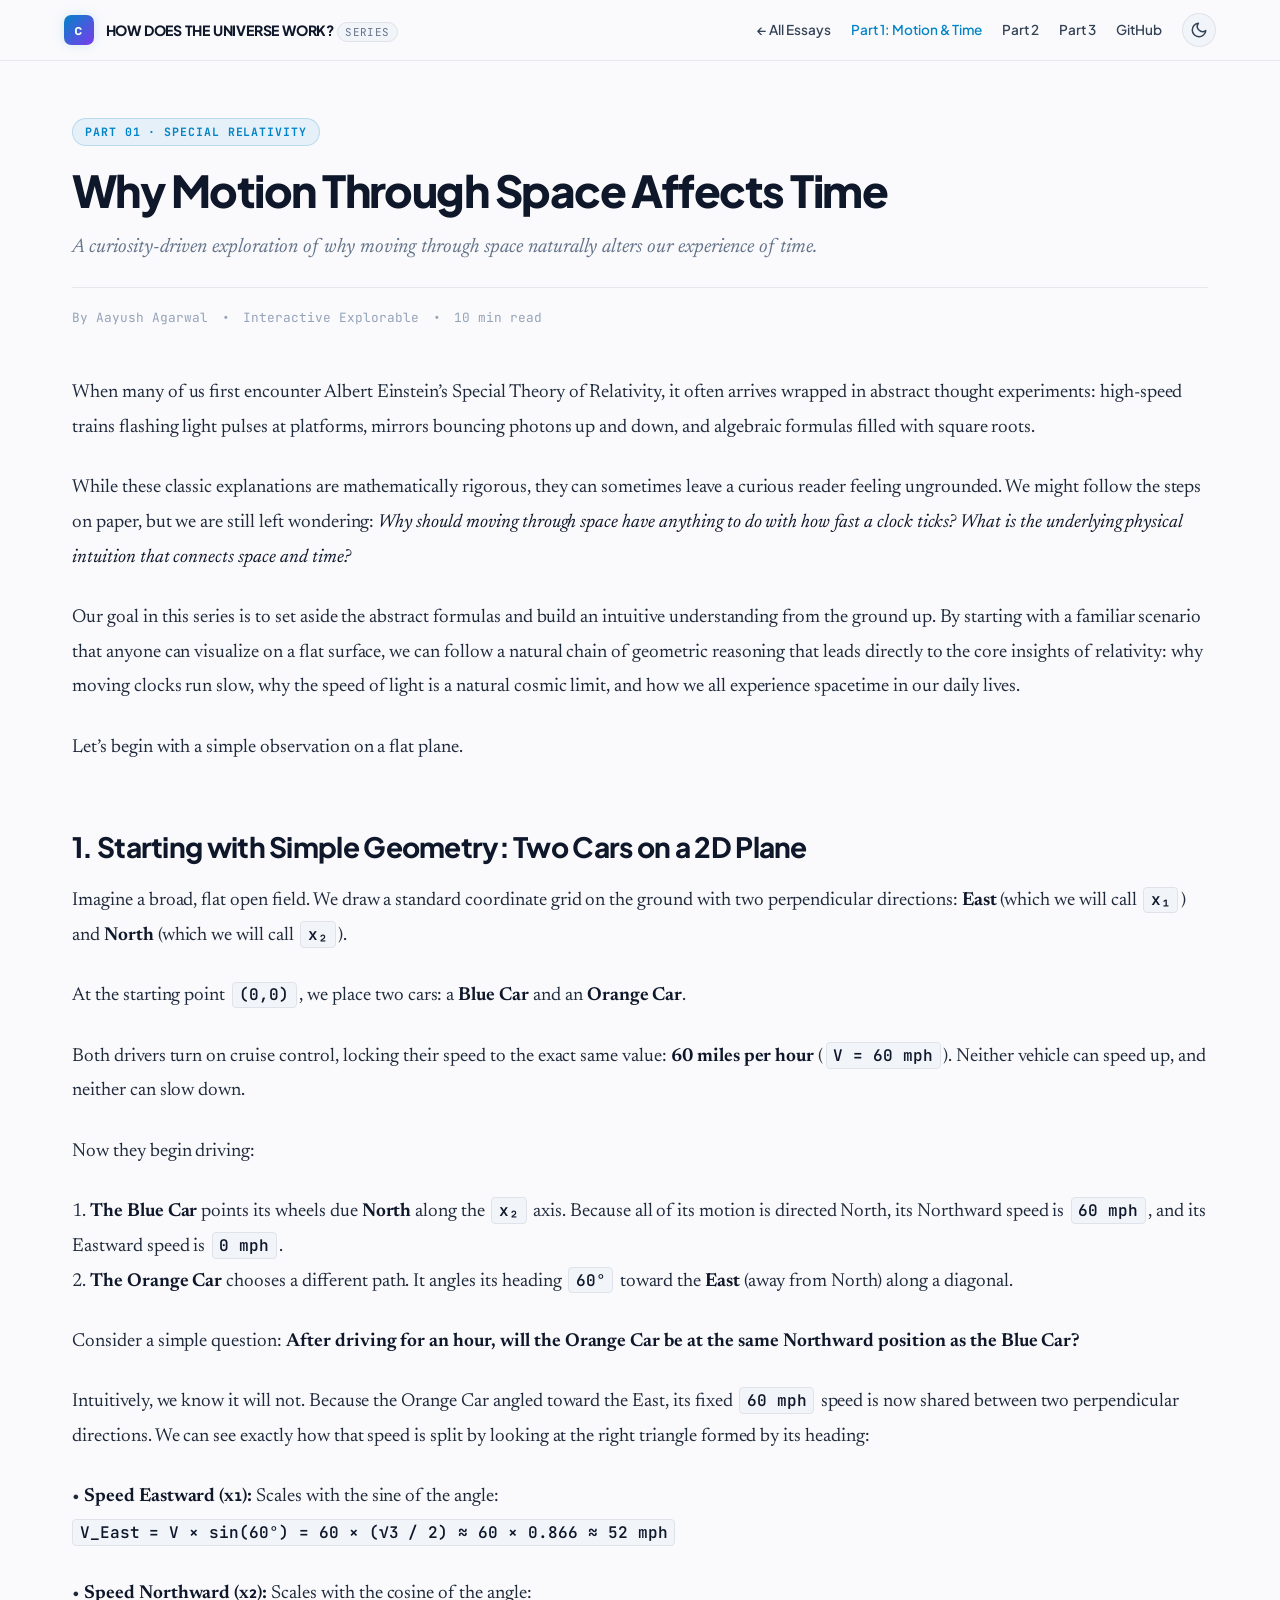
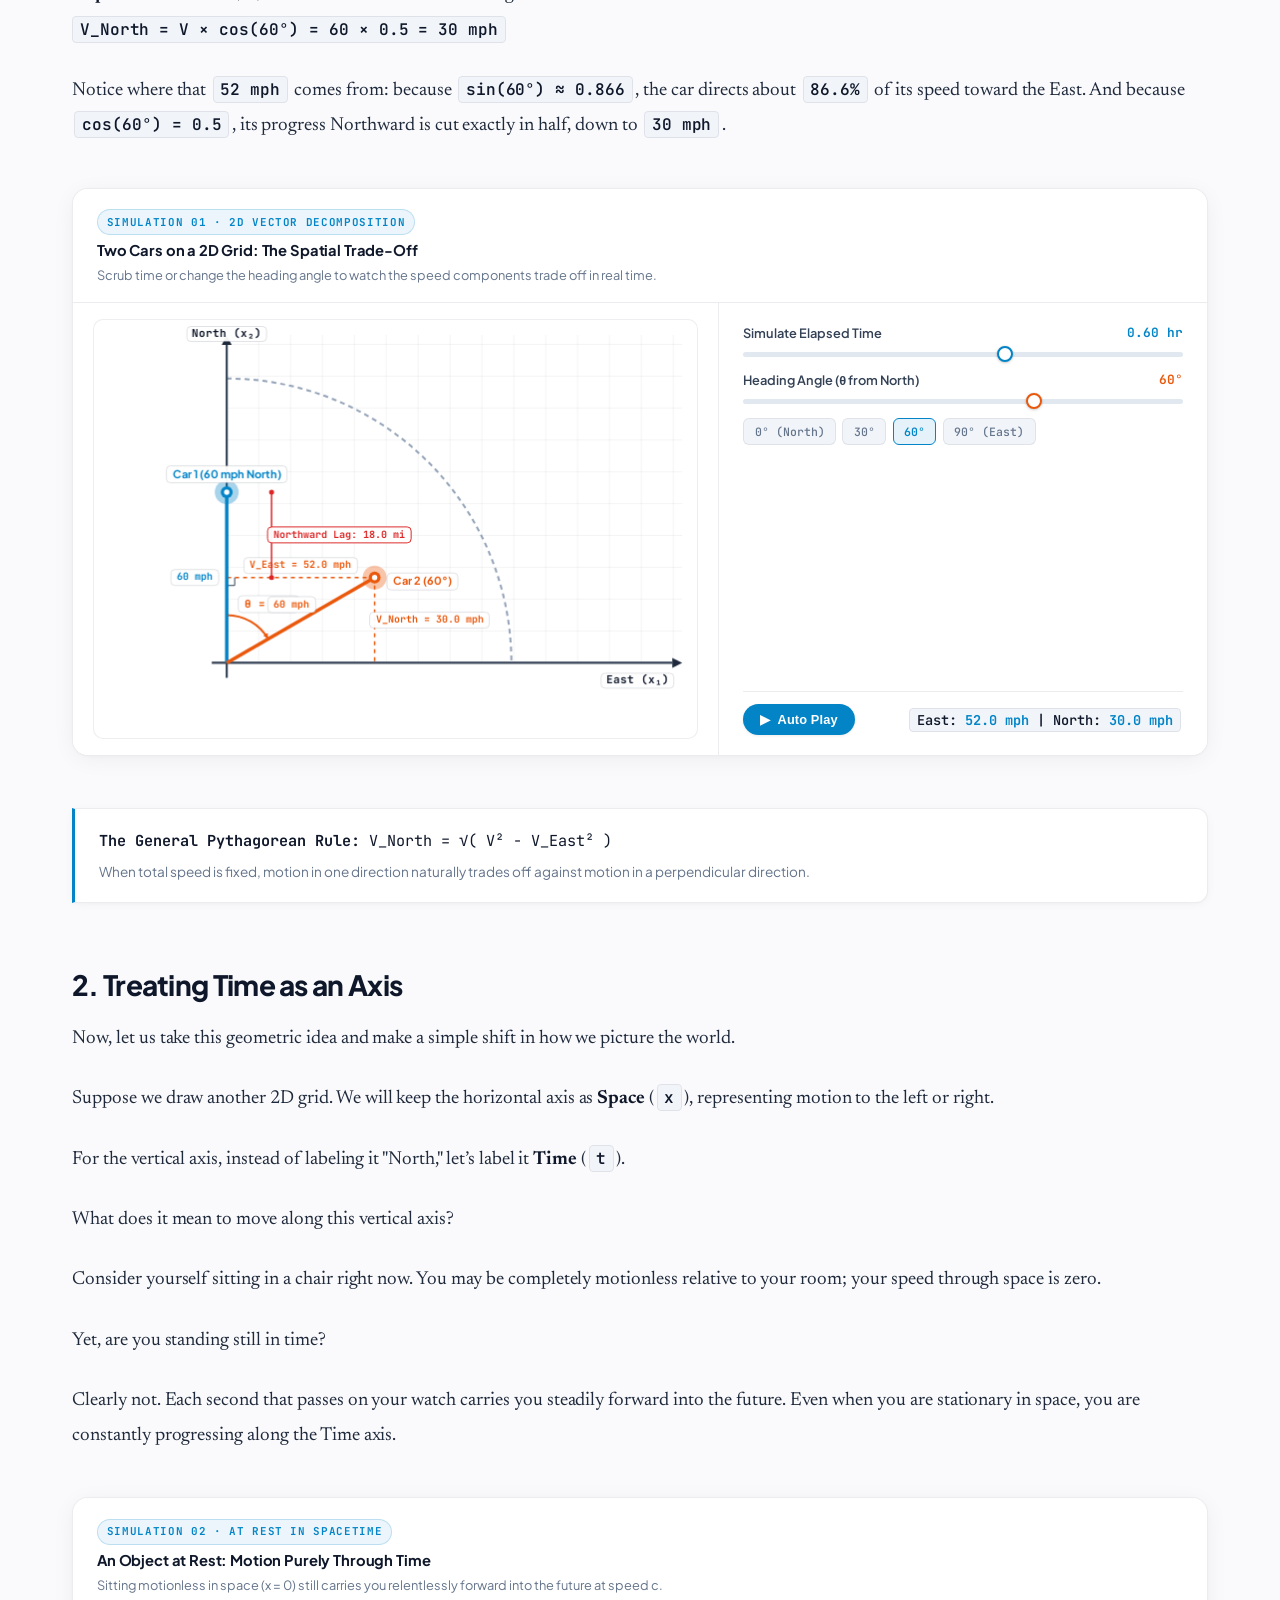
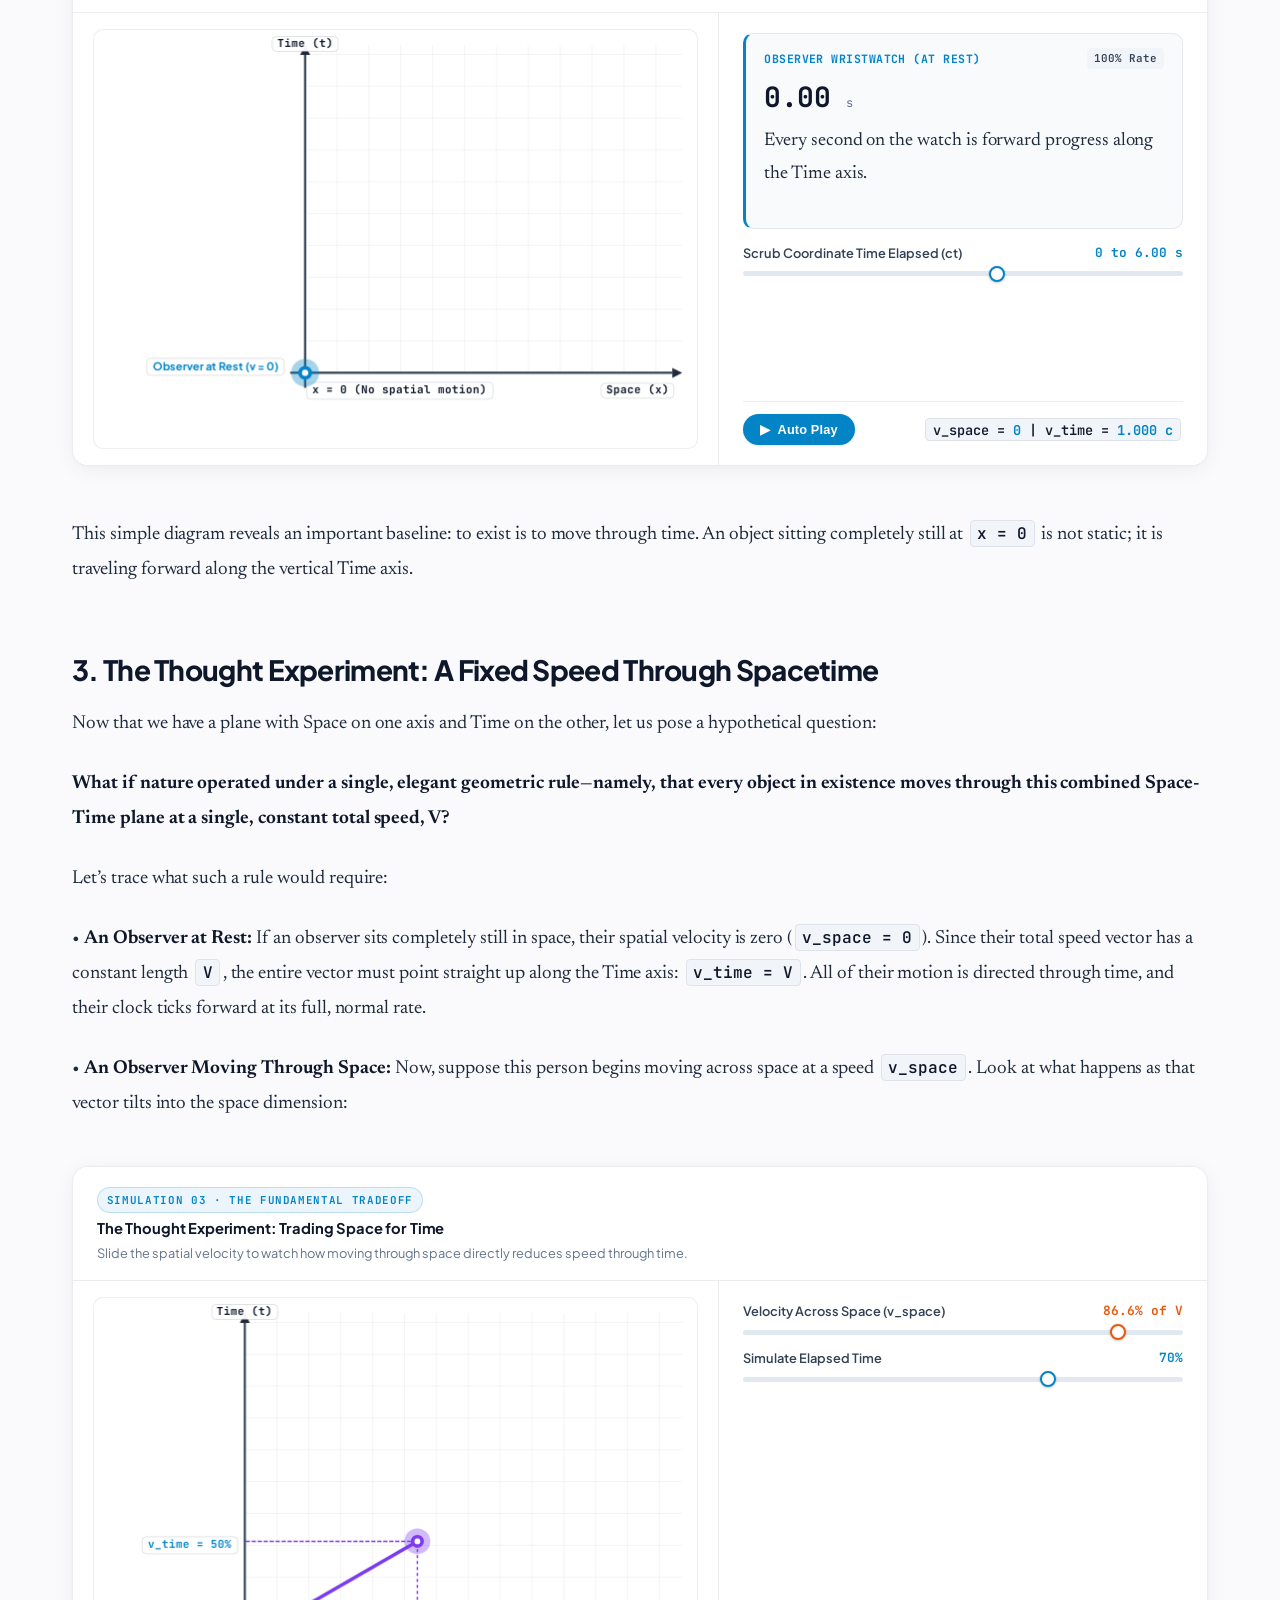
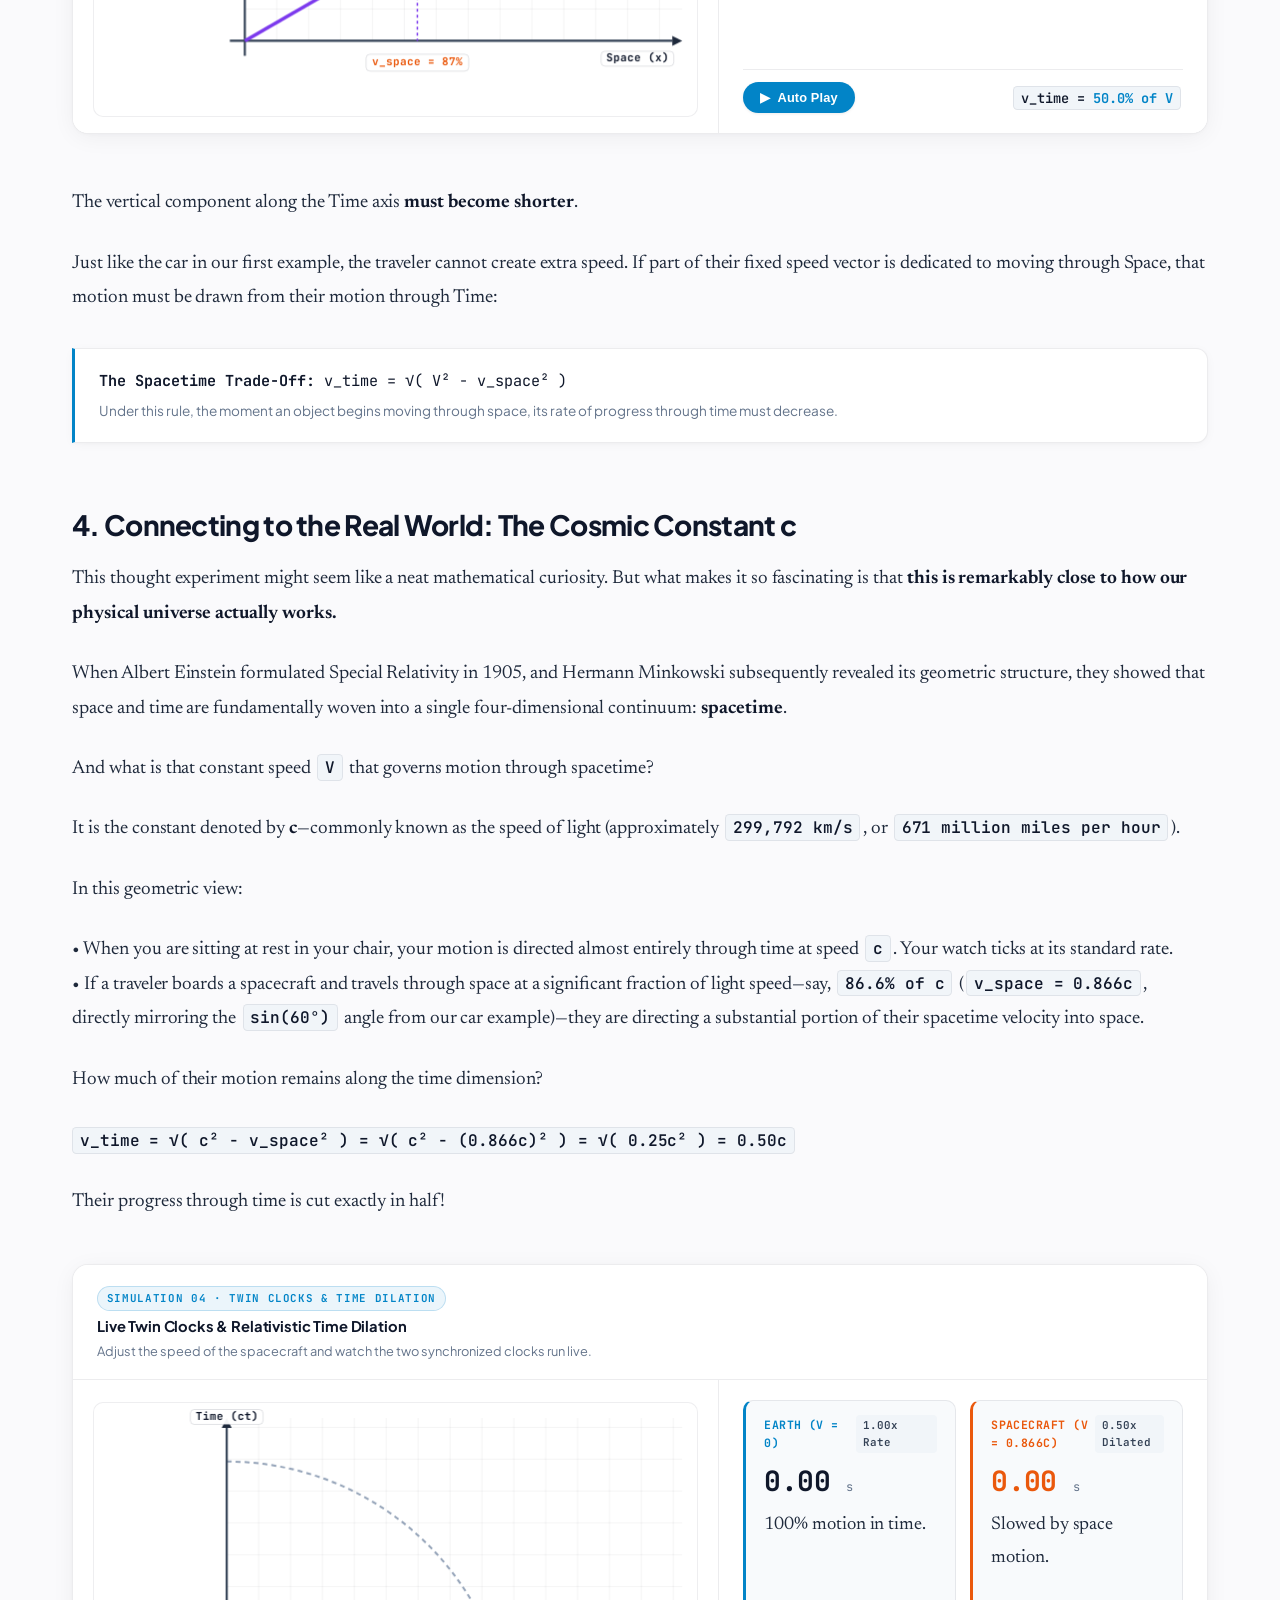
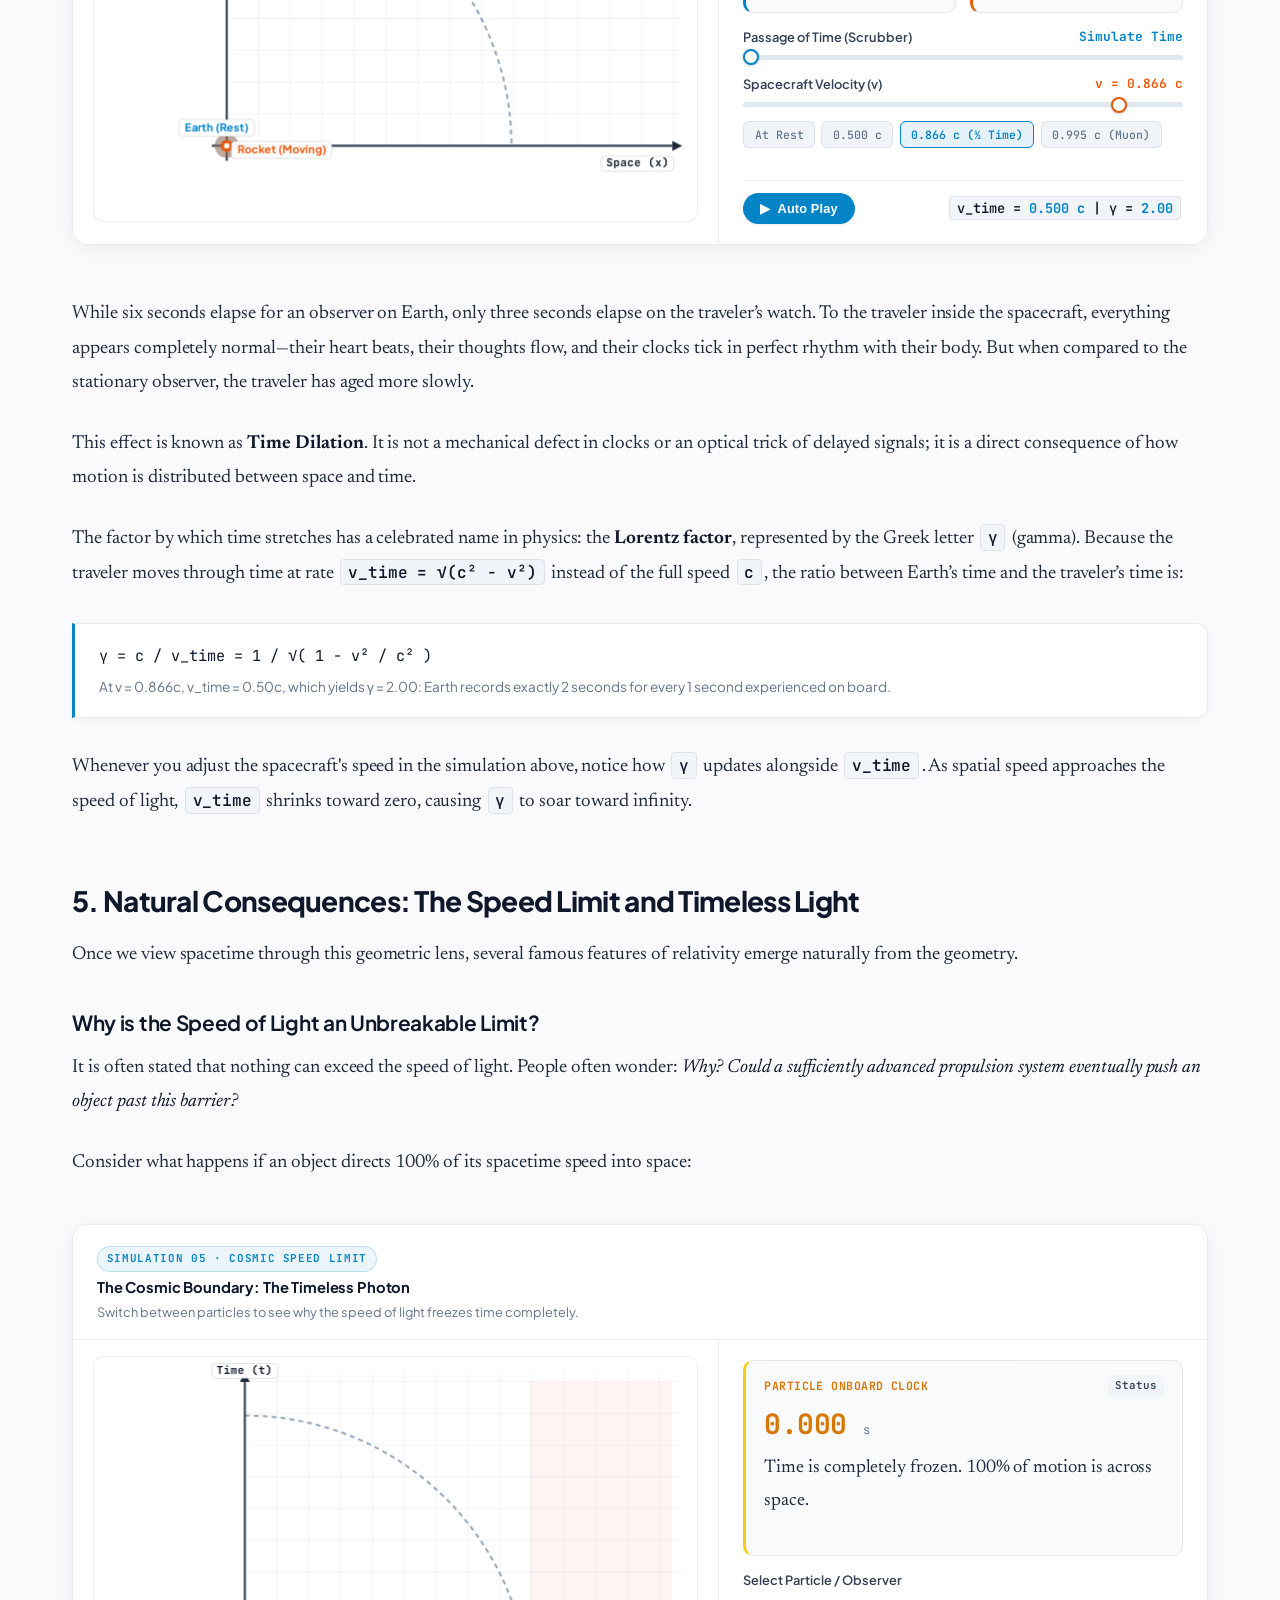
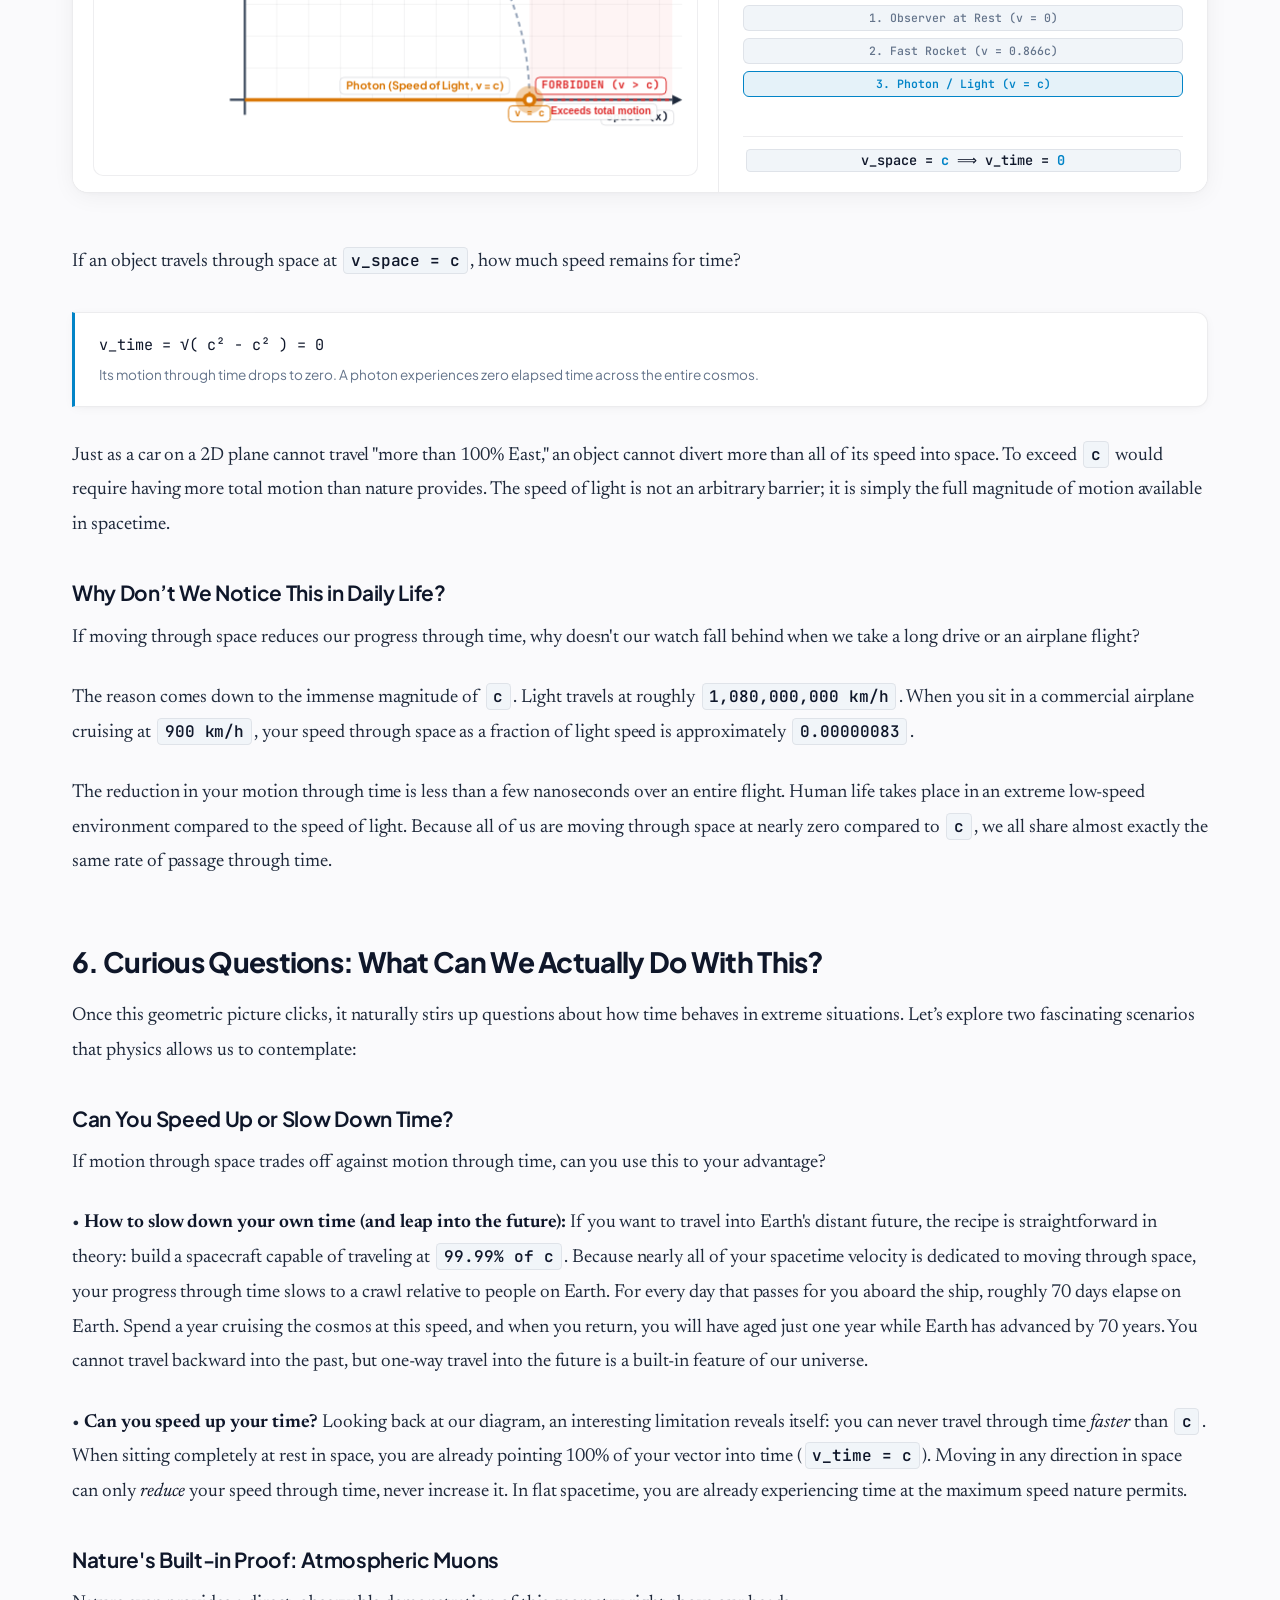
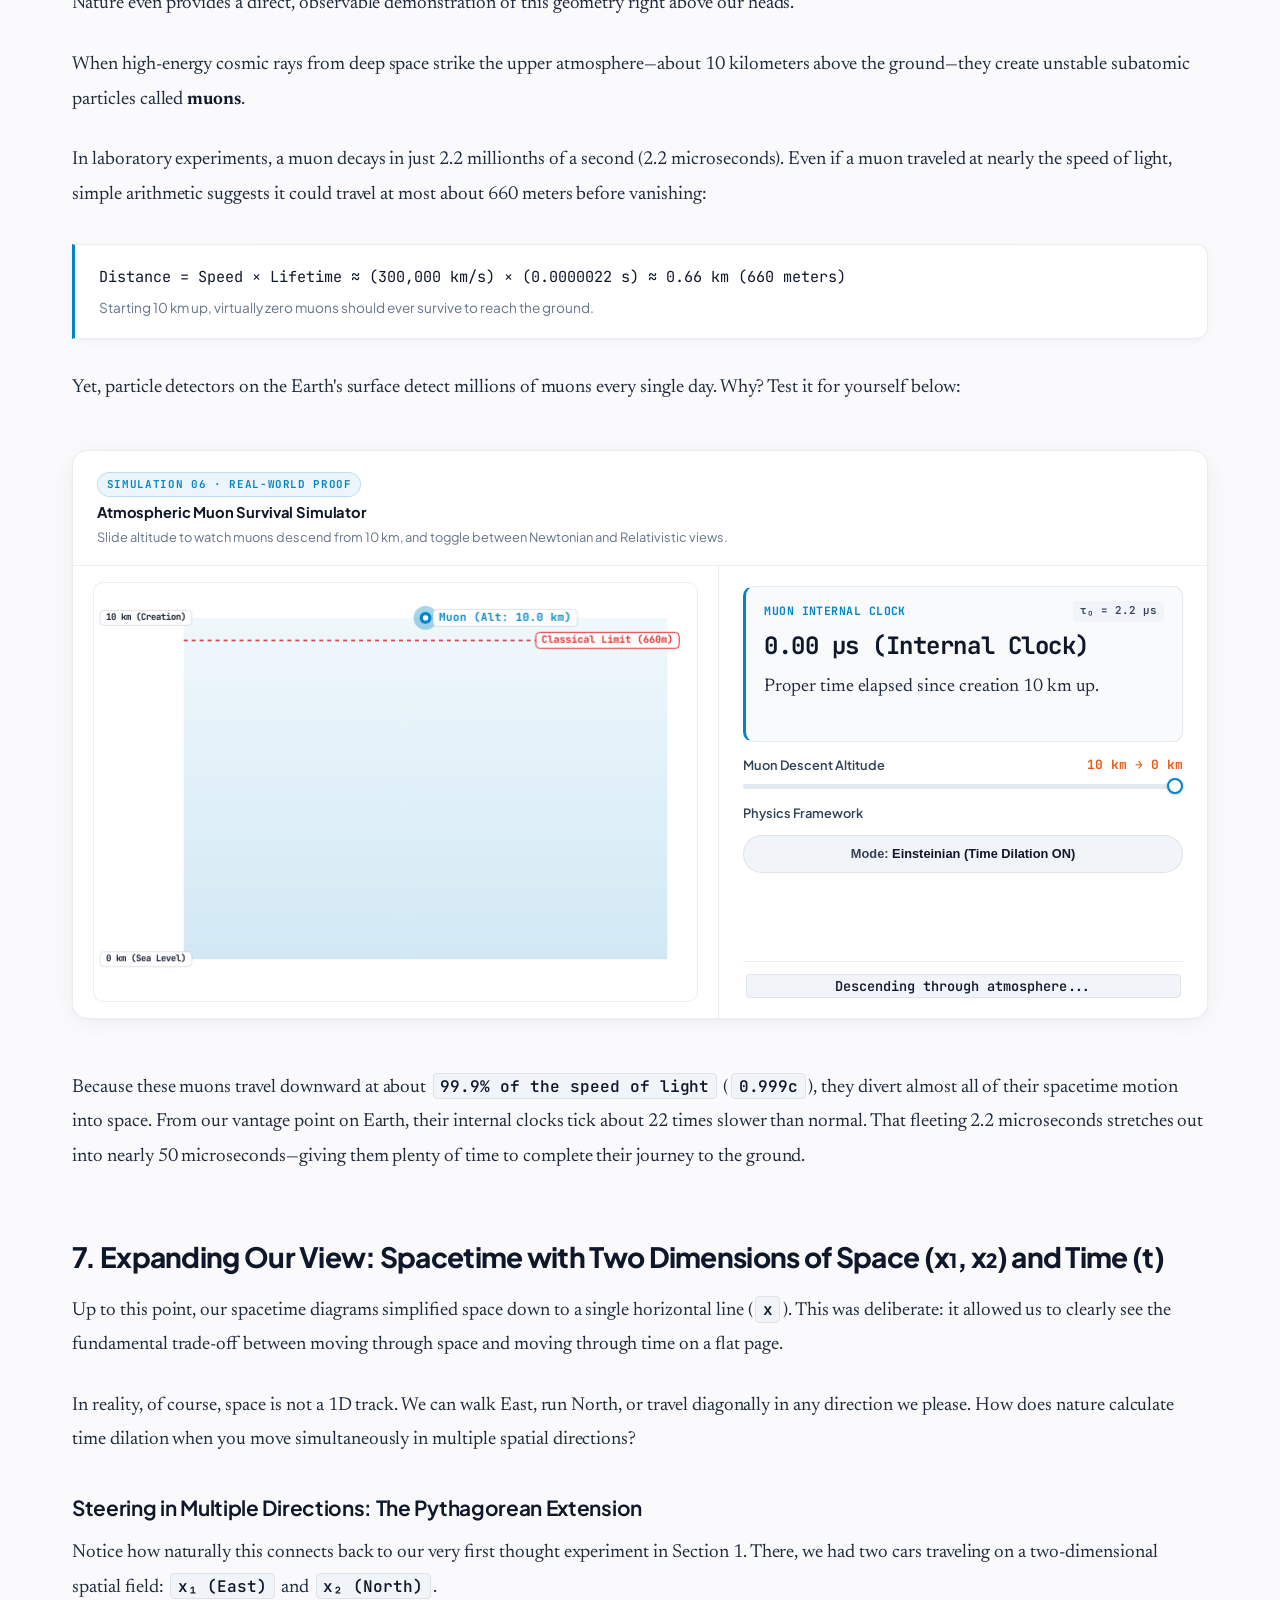
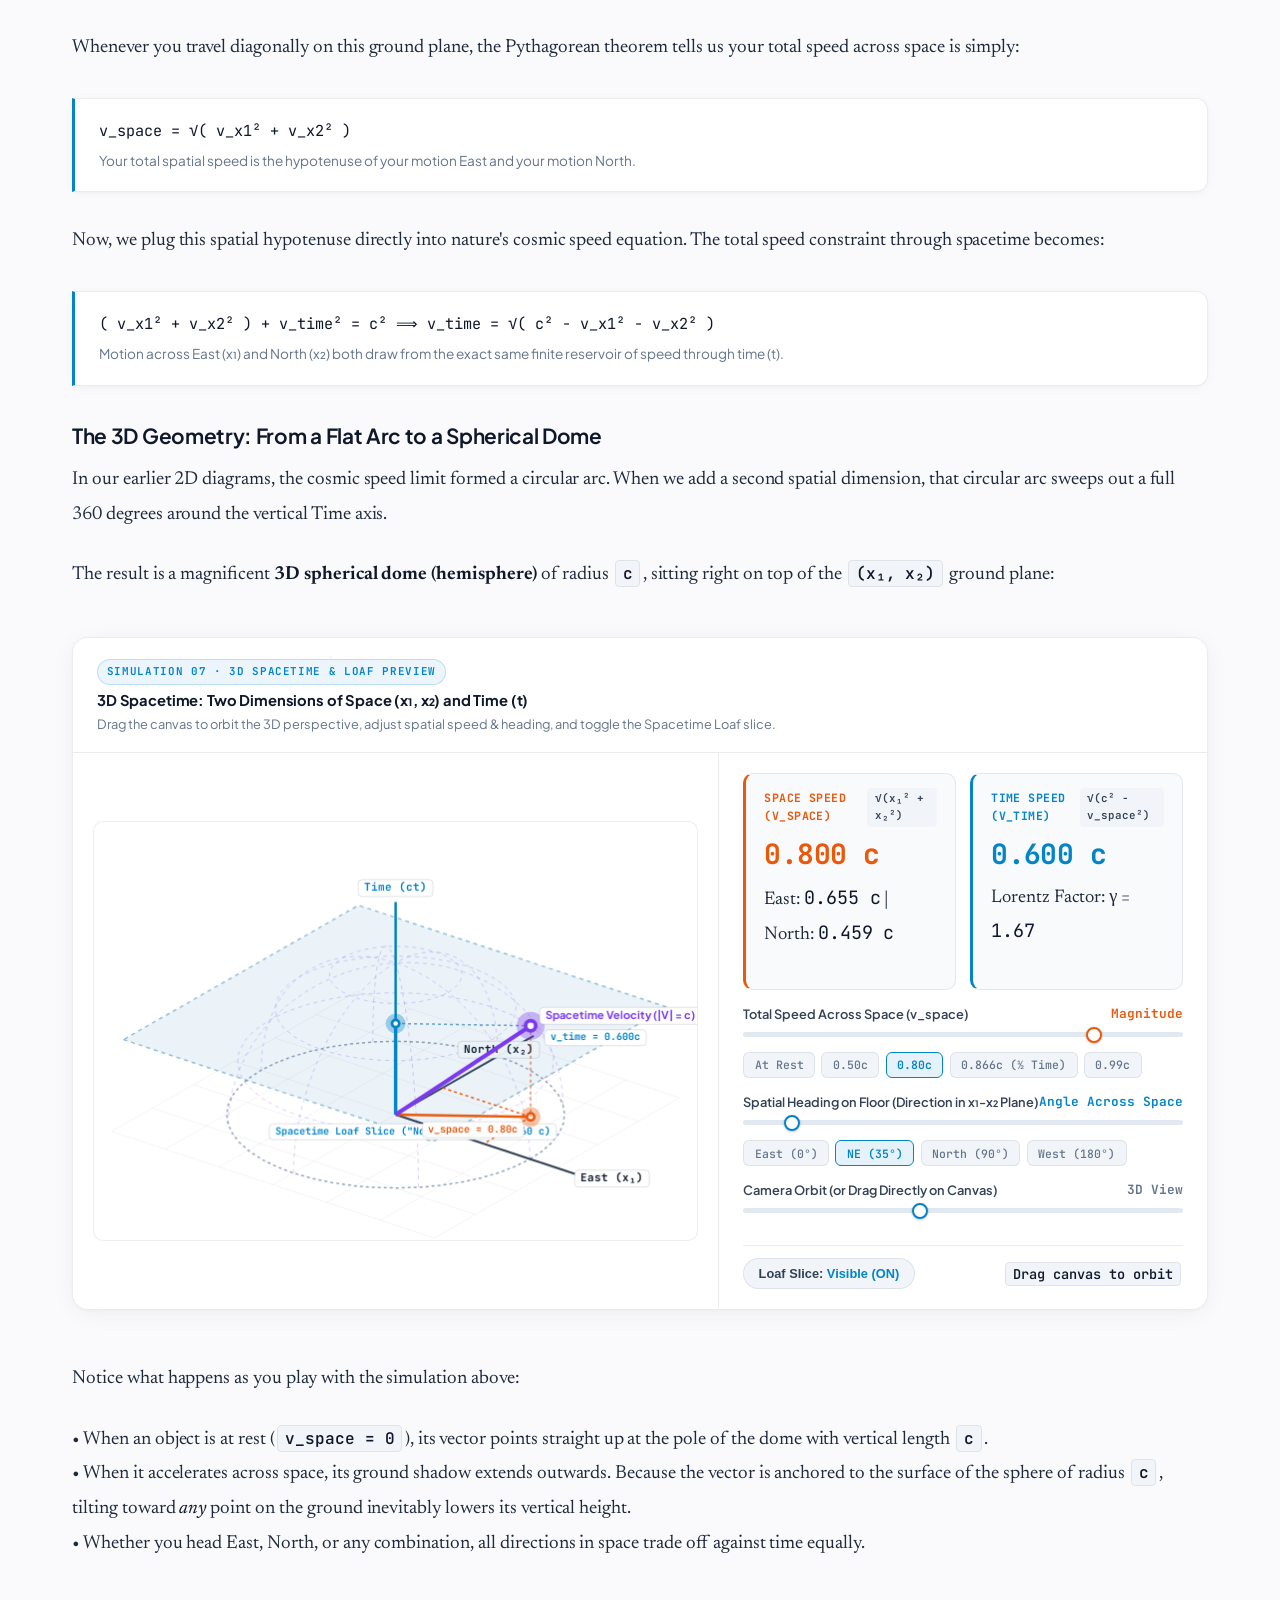
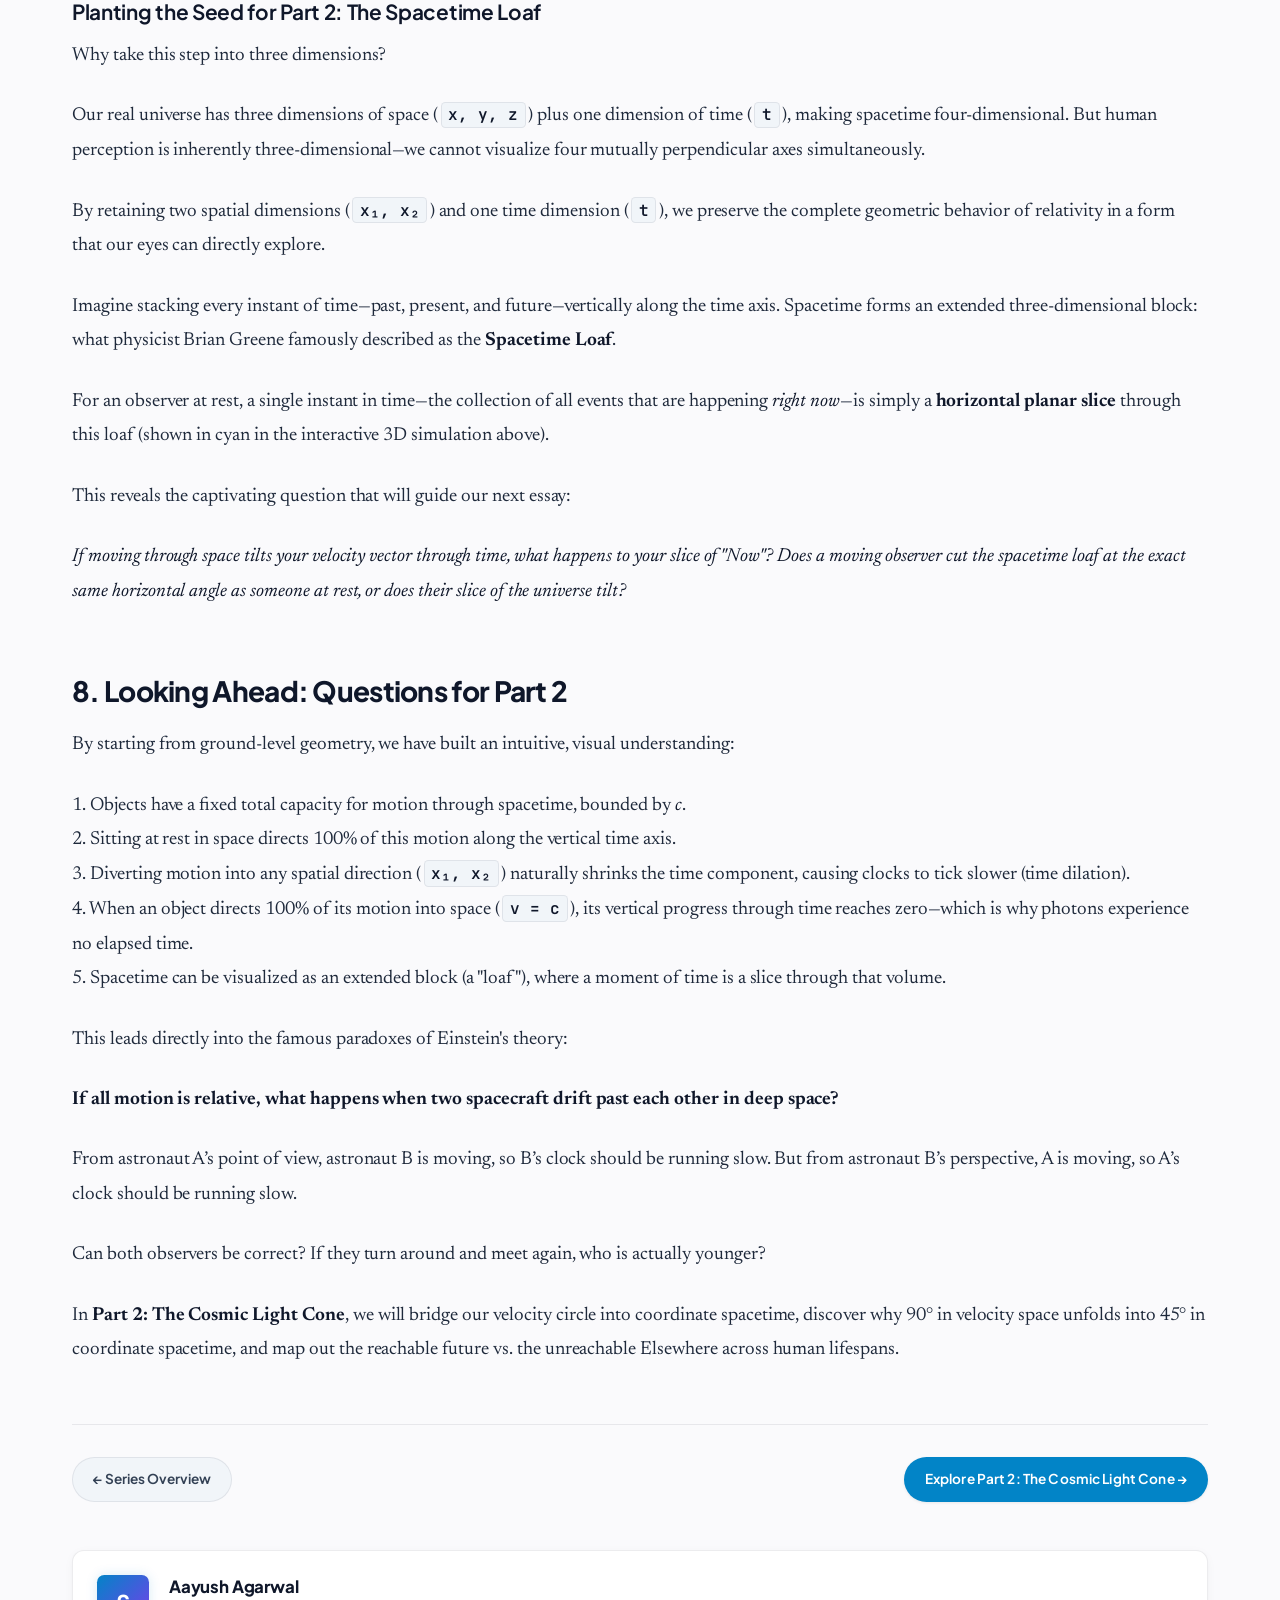
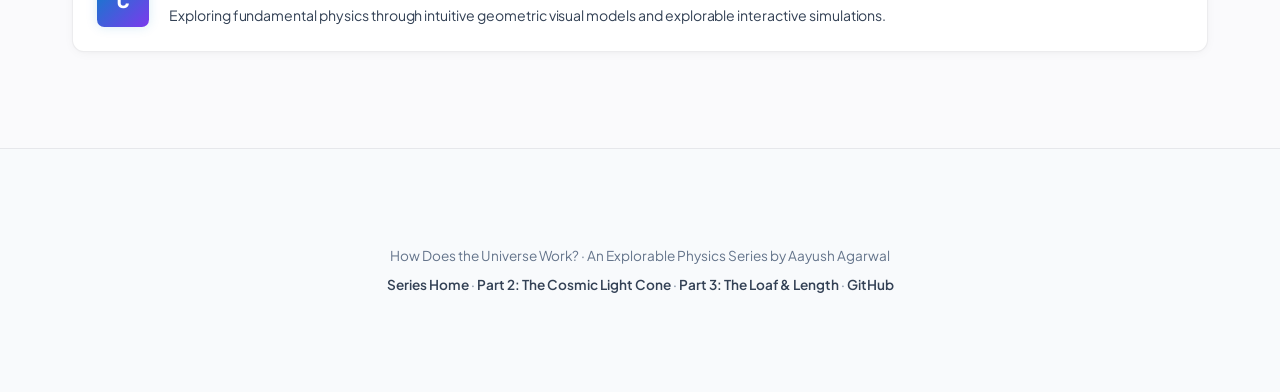
==== commit a3039f01: "progress in light cones" ====
--- a/posts/01-why-motion-through-space-affects-time/index.html
+++ b/posts/01-why-motion-through-space-affects-time/index.html
@@ -422,6 +422,16 @@
       <p>
         This effect is known as <strong>Time Dilation</strong>. It is not a mechanical defect in clocks or an optical trick of delayed signals; it is a direct consequence of how motion is distributed between space and time.
       </p>
+      <p>
+        The factor by which time stretches has a celebrated name in physics: the <strong>Lorentz factor</strong>, represented by the Greek letter <span class="math-badge">γ</span> (gamma). Because the traveler moves through time at rate <span class="math-badge">v_time = √(c² - v²)</span> instead of the full speed <span class="math-badge">c</span>, the ratio between Earth’s time and the traveler’s time is:
+      </p>
+      <div class="formula-card">
+        <div>γ = c / v_time = 1 / √( 1 - v² / c² )</div>
+        <div class="formula-note">At v = 0.866c, v_time = 0.50c, which yields γ = 2.00: Earth records exactly 2 seconds for every 1 second experienced on board.</div>
+      </div>
+      <p>
+        Whenever you adjust the spacecraft's speed in the simulation above, notice how <span class="math-badge">γ</span> updates alongside <span class="math-badge">v_time</span>. As spatial speed approaches the speed of light, <span class="math-badge">v_time</span> shrinks toward zero, causing <span class="math-badge">γ</span> to soar toward infinity.
+      </p>
 
       <!-- SECTION 5 -->
       <h2>5. Natural Consequences: The Speed Limit and Timeless Light</h2>
--- a/css/style.css
+++ b/css/style.css
@@ -166,7 +166,7 @@
 }
 
 .site-nav-inner {
-  max-width: 1040px;
+  max-width: 1200px;
   margin: 0 auto;
   padding: 0 1.5rem;
   height: 3.75rem;
@@ -1583,22 +1583,29 @@
    Balanced Editorial Grid + Split-Screen Sim Panels (Option A)
    ========================================================================== */
 .wide-reading-container {
-  max-width: 1080px;
+  max-width: 1200px;
+  width: 100%;
   margin: 0 auto;
   padding: 3.5rem 2rem 6rem;
 }
 
 .wide-reading-container .article-header {
-  max-width: 860px;
-  margin-left: auto;
-  margin-right: auto;
+  width: 100%;
+  max-width: 100%;
+  margin-left: 0;
+  margin-right: 0;
   margin-bottom: 3rem;
 }
 
+.wide-reading-container .editorial-prose {
+  width: 100%;
+}
+
 .wide-reading-container .editorial-prose > p {
-  max-width: 860px;
-  margin-left: auto;
-  margin-right: auto;
+  width: 100%;
+  max-width: 100%;
+  margin-left: 0;
+  margin-right: 0;
   font-size: 1.18rem;
   line-height: 1.84;
   letter-spacing: -0.002em;
@@ -1607,9 +1614,10 @@
 
 .wide-reading-container .editorial-prose > ul,
 .wide-reading-container .editorial-prose > ol {
-  max-width: 860px;
-  margin-left: auto;
-  margin-right: auto;
+  width: 100%;
+  max-width: 100%;
+  margin-left: 0;
+  margin-right: 0;
   font-size: 1.16rem;
   line-height: 1.8;
   margin-bottom: 1.6rem;
@@ -1621,9 +1629,10 @@
 }
 
 .wide-reading-container .editorial-prose > h2 {
-  max-width: 860px;
-  margin-left: auto;
-  margin-right: auto;
+  width: 100%;
+  max-width: 100%;
+  margin-left: 0;
+  margin-right: 0;
   font-size: 1.75rem;
   font-weight: 750;
   letter-spacing: -0.025em;
@@ -1633,9 +1642,10 @@
 }
 
 .wide-reading-container .editorial-prose > h3 {
-  max-width: 860px;
-  margin-left: auto;
-  margin-right: auto;
+  width: 100%;
+  max-width: 100%;
+  margin-left: 0;
+  margin-right: 0;
   font-size: 1.3rem;
   font-weight: 650;
   letter-spacing: -0.015em;
@@ -1644,9 +1654,10 @@
 }
 
 .wide-reading-container .editorial-prose > h4 {
-  max-width: 860px;
-  margin-left: auto;
-  margin-right: auto;
+  width: 100%;
+  max-width: 100%;
+  margin-left: 0;
+  margin-right: 0;
   font-size: 1.05rem;
   font-weight: 650;
   margin-top: 1.5rem;
@@ -1654,39 +1665,44 @@
 }
 
 .wide-reading-container .editorial-prose > blockquote {
-  max-width: 860px;
-  margin-left: auto;
-  margin-right: auto;
+  width: 100%;
+  max-width: 100%;
+  margin-left: 0;
+  margin-right: 0;
 }
 
 .wide-reading-container .editorial-prose > .formula-card,
 .wide-reading-container .editorial-prose > .math-display-card {
-  max-width: 900px;
-  margin-left: auto;
-  margin-right: auto;
+  width: 100%;
+  max-width: 100%;
+  margin-left: 0;
+  margin-right: 0;
   margin-top: 2rem;
   margin-bottom: 2rem;
 }
 
 .wide-reading-container .editorial-prose > .insight-callout {
-  max-width: 900px;
-  margin-left: auto;
-  margin-right: auto;
+  width: 100%;
+  max-width: 100%;
+  margin-left: 0;
+  margin-right: 0;
   margin-top: 2.25rem;
   margin-bottom: 2.25rem;
 }
 
 .wide-reading-container .editorial-prose > .article-author,
 .wide-reading-container .editorial-prose > .series-pager {
-  max-width: 860px;
-  margin-left: auto;
-  margin-right: auto;
+  width: 100%;
+  max-width: 100%;
+  margin-left: 0;
+  margin-right: 0;
 }
 
 .wide-reading-container .interactive-artifact {
-  max-width: 1040px;
-  margin-left: auto;
-  margin-right: auto;
+  width: 100%;
+  max-width: 100%;
+  margin-left: 0;
+  margin-right: 0;
   margin-top: 2.75rem;
   margin-bottom: 3.25rem;
 }
@@ -1858,4 +1874,89 @@
   font-variant-numeric: tabular-nums;
 }
 
-
+/* Synthesis 2x2 Grid Layout */
+.synthesis-grid {
+  display: grid;
+  grid-template-columns: 1fr 1fr;
+  gap: 0.875rem;
+  width: 100%;
+}
+
+.synthesis-panel-card {
+  background: var(--bg-card);
+  border: 1px solid var(--border-canvas);
+  border-radius: 0.625rem;
+  padding: 0.75rem;
+  display: flex;
+  flex-direction: column;
+  gap: 0.5rem;
+  transition: all 0.2s ease;
+}
+
+.synthesis-panel-header {
+  display: flex;
+  align-items: center;
+  justify-content: space-between;
+  font-family: var(--font-mono);
+  font-size: 0.75rem;
+  padding-bottom: 0.35rem;
+  border-bottom: 1px solid var(--border-subtle);
+}
+
+.synthesis-panel-title {
+  font-weight: 700;
+  color: var(--text-primary);
+  display: flex;
+  align-items: center;
+  gap: 0.4rem;
+}
+
+.synthesis-panel-tag {
+  font-size: 0.68rem;
+  padding: 0.1rem 0.4rem;
+  border-radius: 0.25rem;
+  background: var(--bg-surface-elevated);
+  color: var(--text-secondary);
+}
+
+.synthesis-canvas-wrap {
+  width: 100%;
+  height: 220px;
+  position: relative;
+  background: var(--bg-canvas);
+  border-radius: 0.5rem;
+  overflow: hidden;
+}
+
+.synthesis-canvas-wrap canvas {
+  width: 100% !important;
+  height: 100% !important;
+  display: block;
+}
+
+.synthesis-panel-footer {
+  display: flex;
+  justify-content: space-between;
+  align-items: center;
+  font-family: var(--font-mono);
+  font-size: 0.72rem;
+  color: var(--text-muted);
+  padding-top: 0.25rem;
+}
+
+.synthesis-panel-footer span strong {
+  color: var(--text-primary);
+}
+
+@media (max-width: 680px) {
+  .synthesis-grid {
+    grid-template-columns: 1fr;
+    gap: 0.75rem;
+  }
+  .synthesis-canvas-wrap {
+    height: 200px;
+  }
+}
+
+
+
